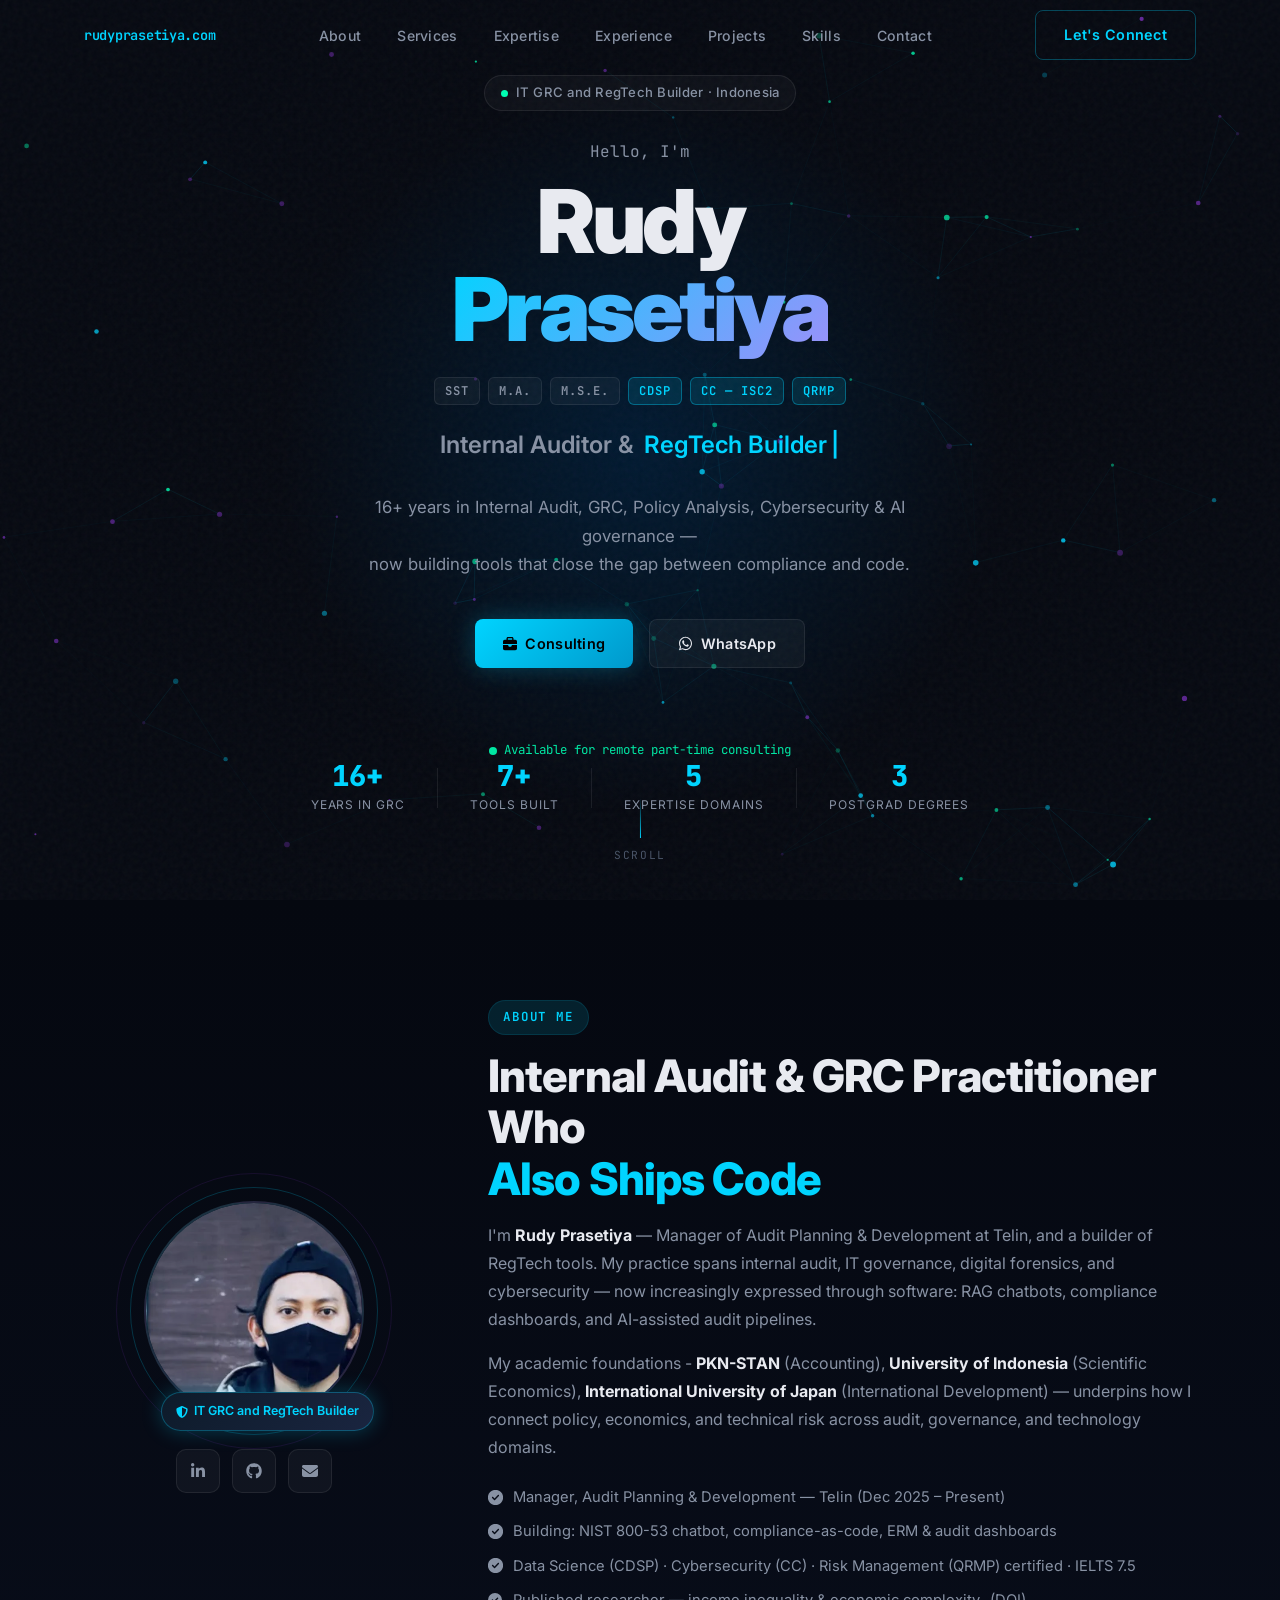
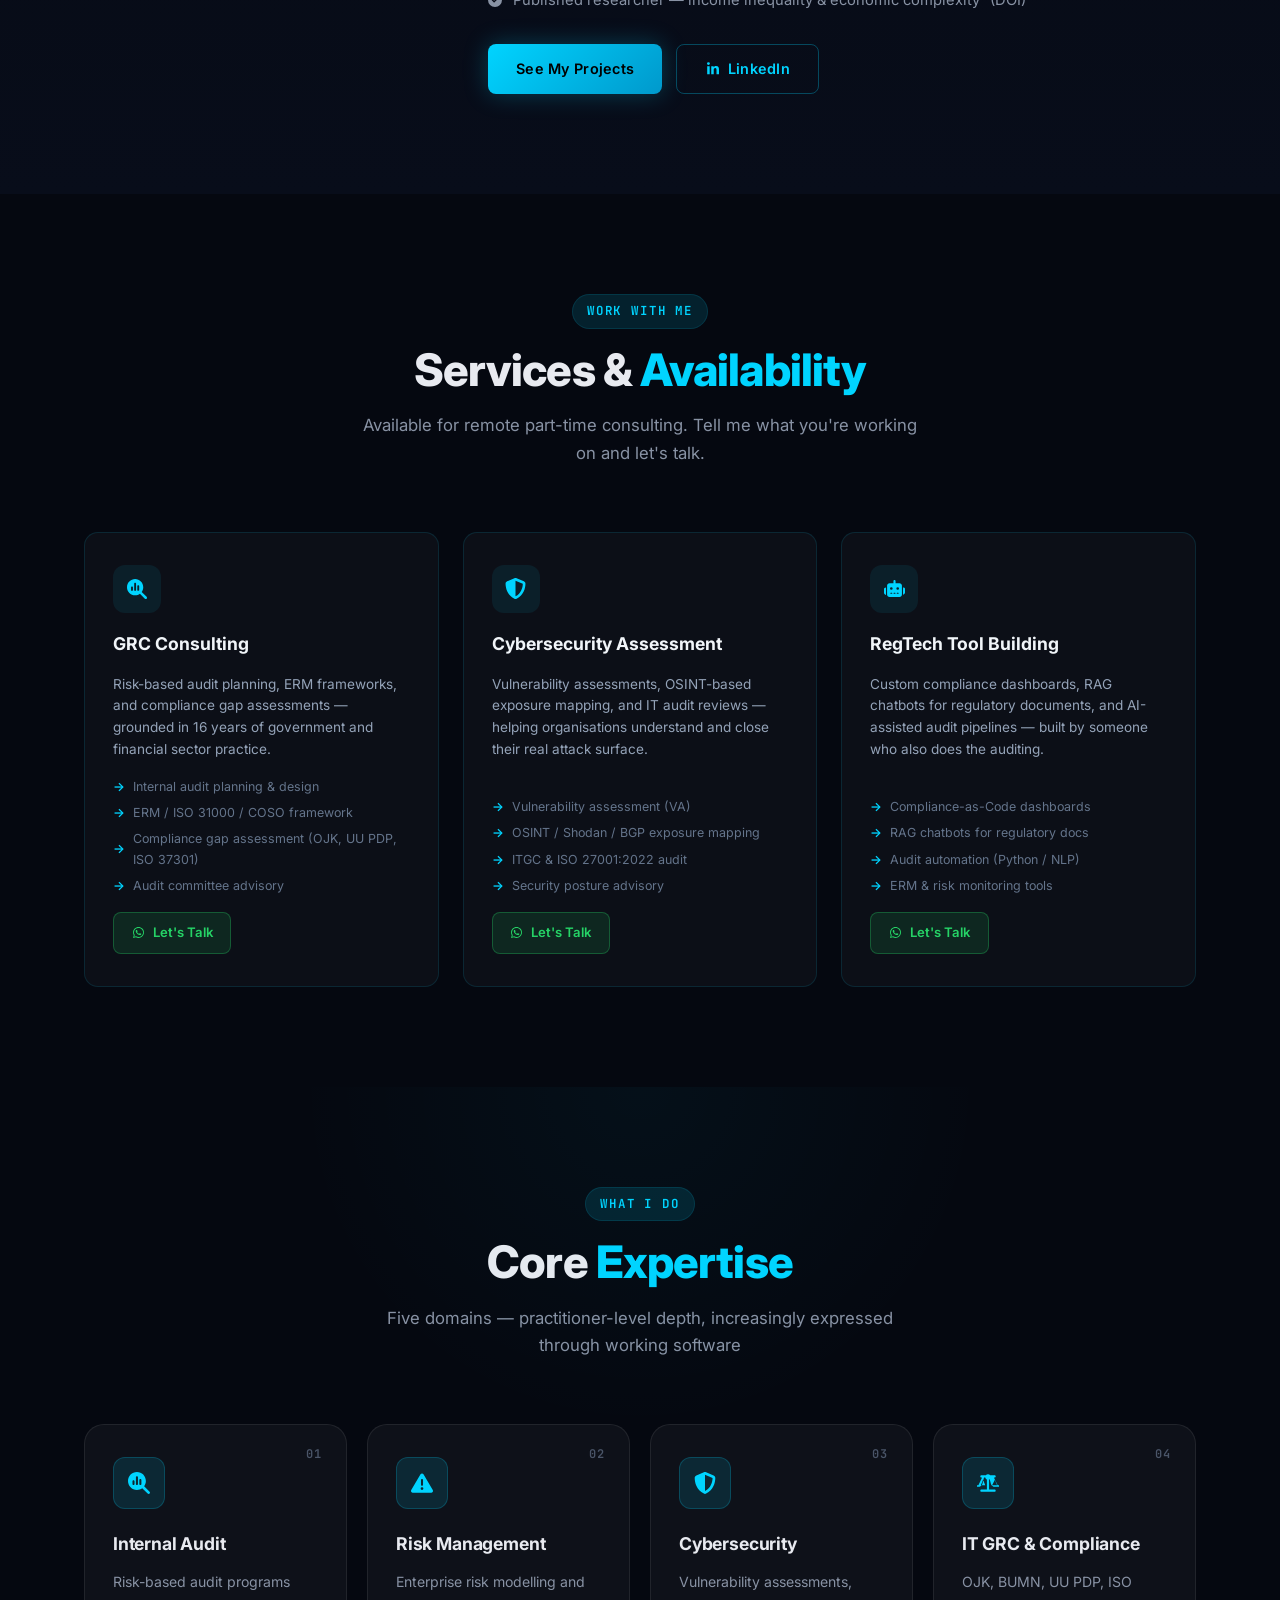
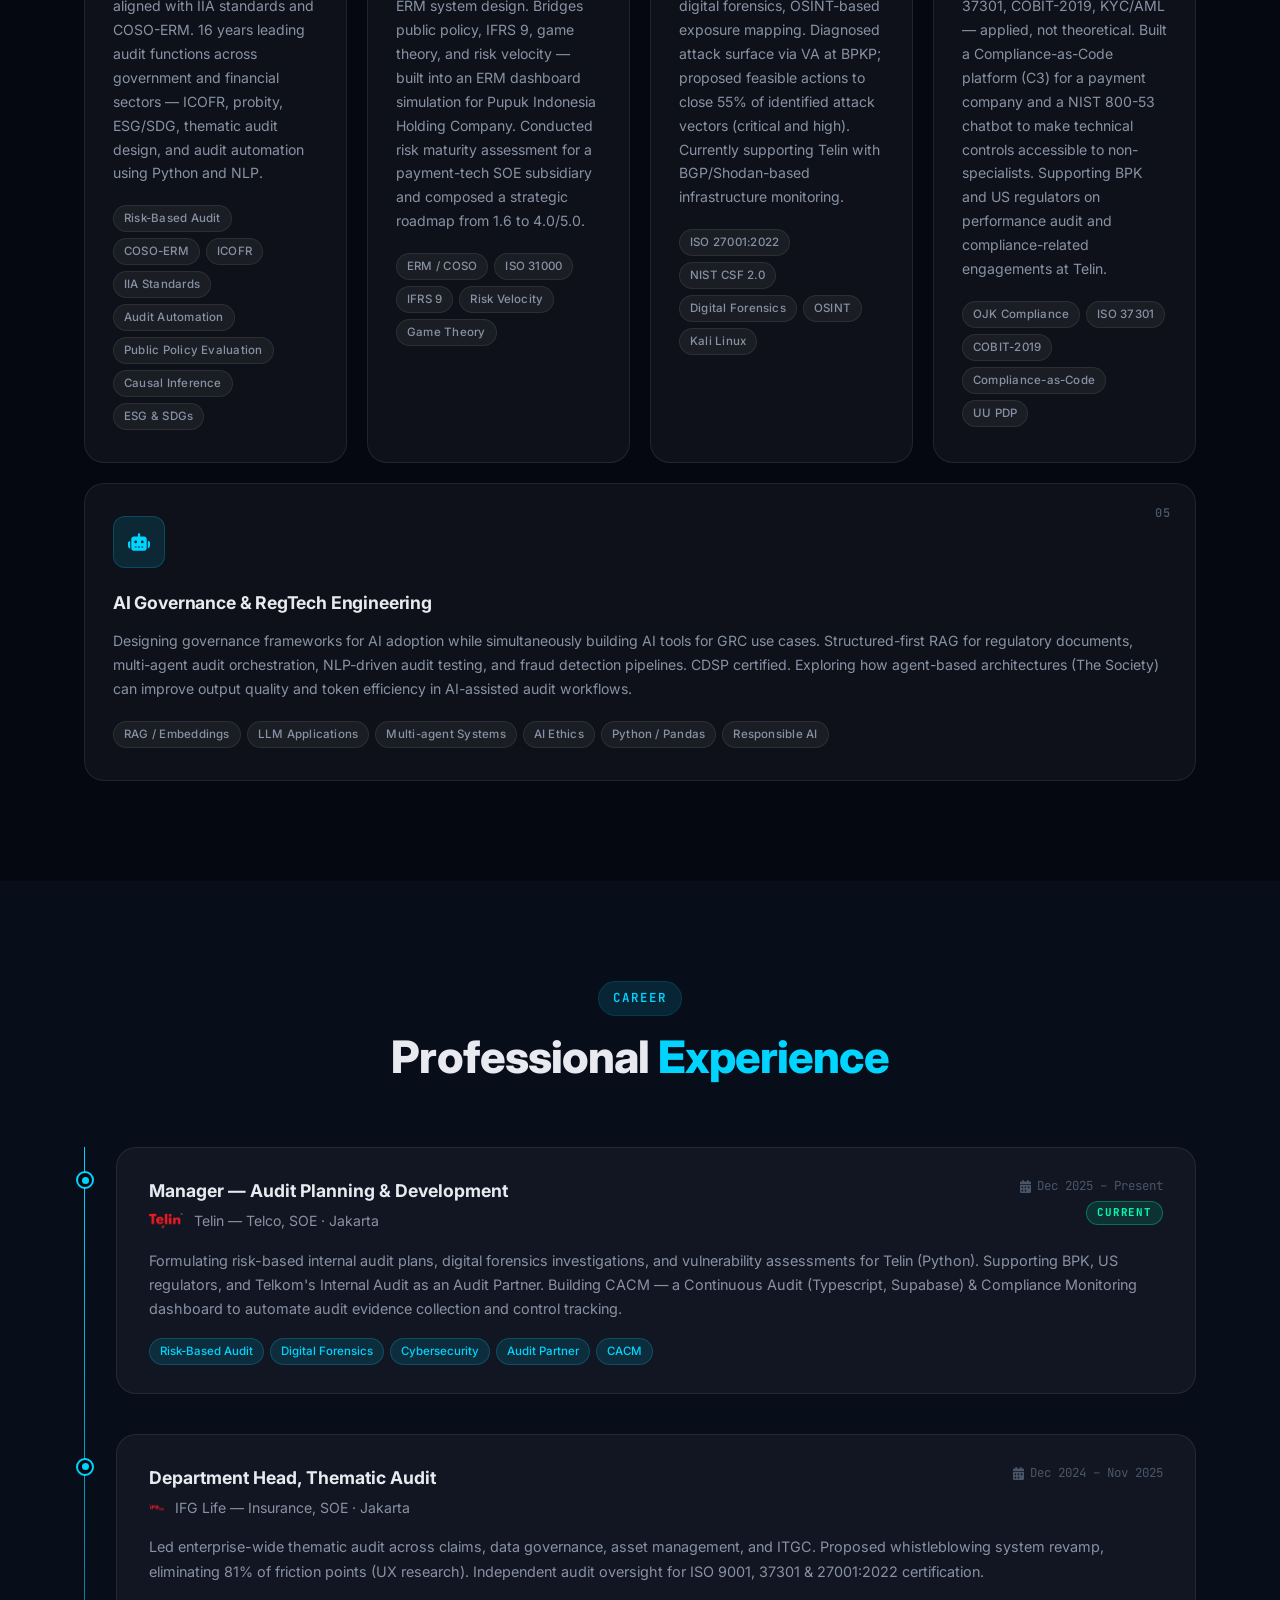
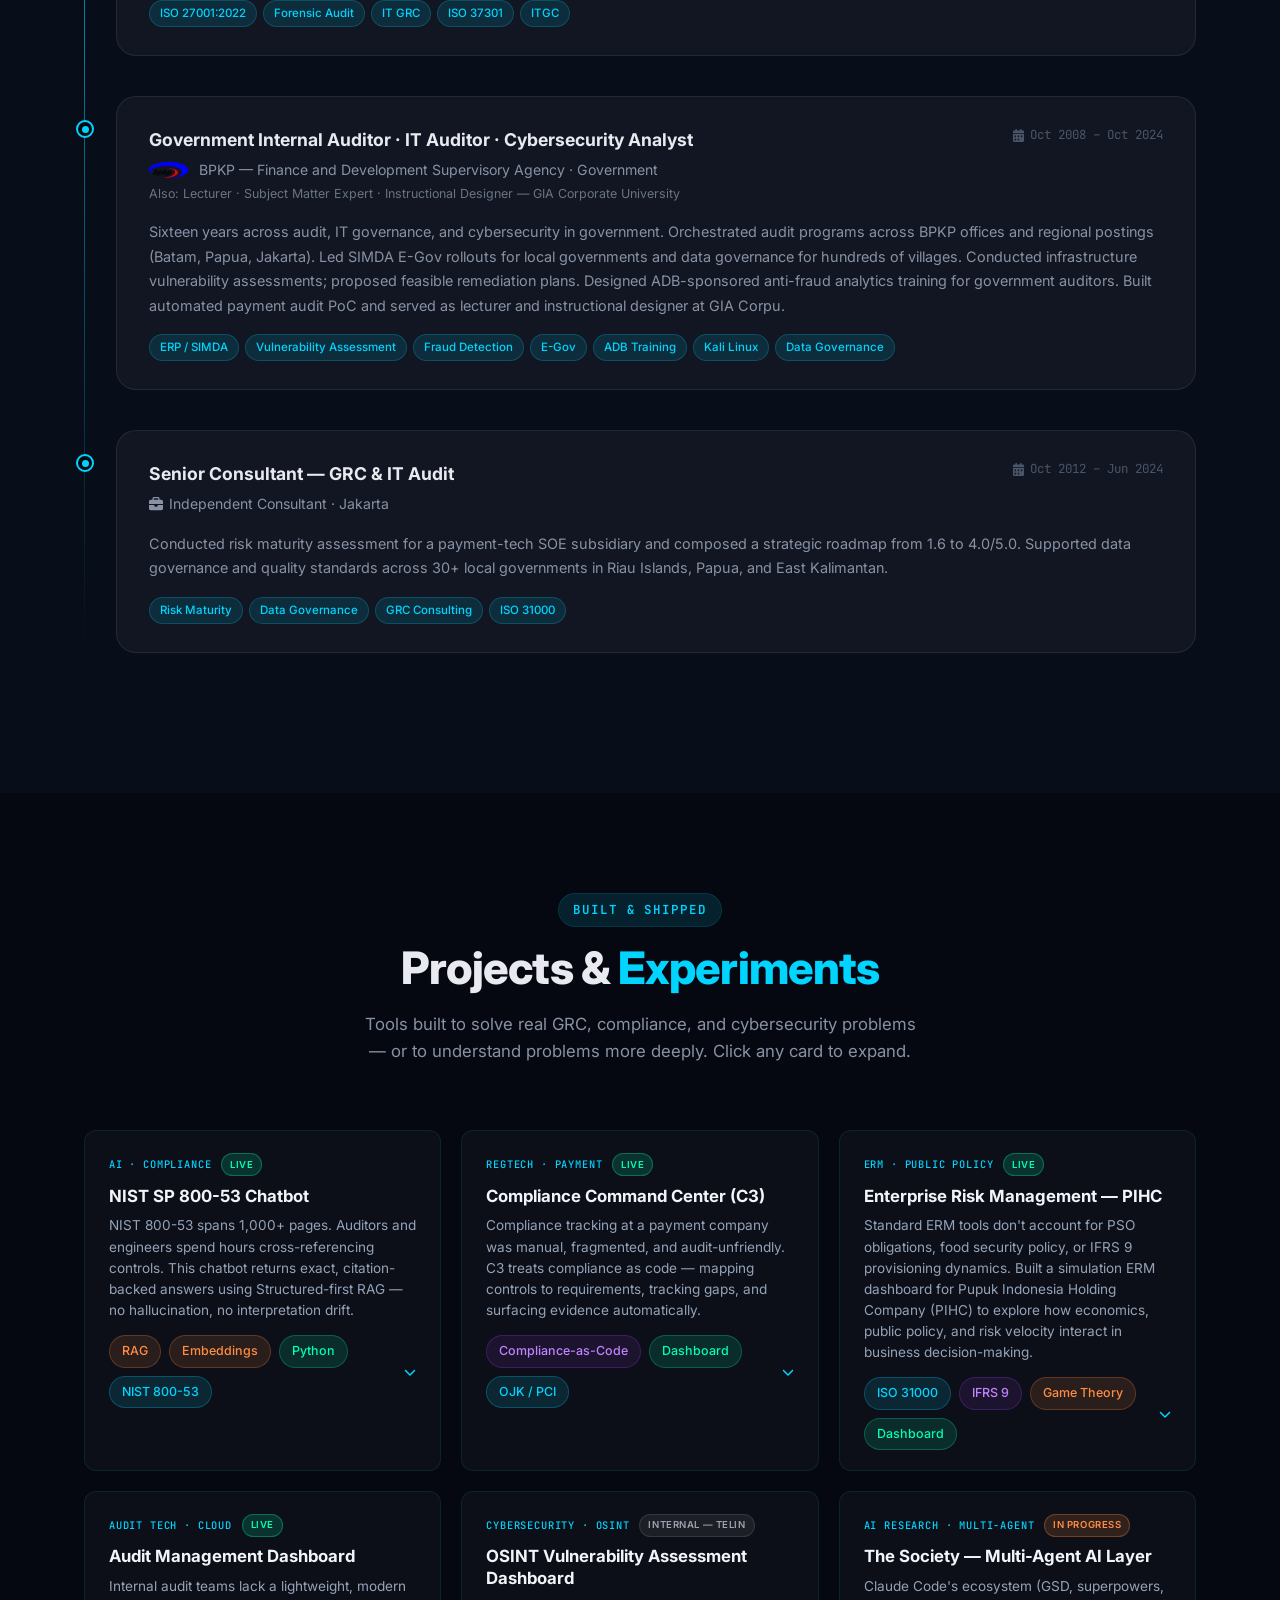
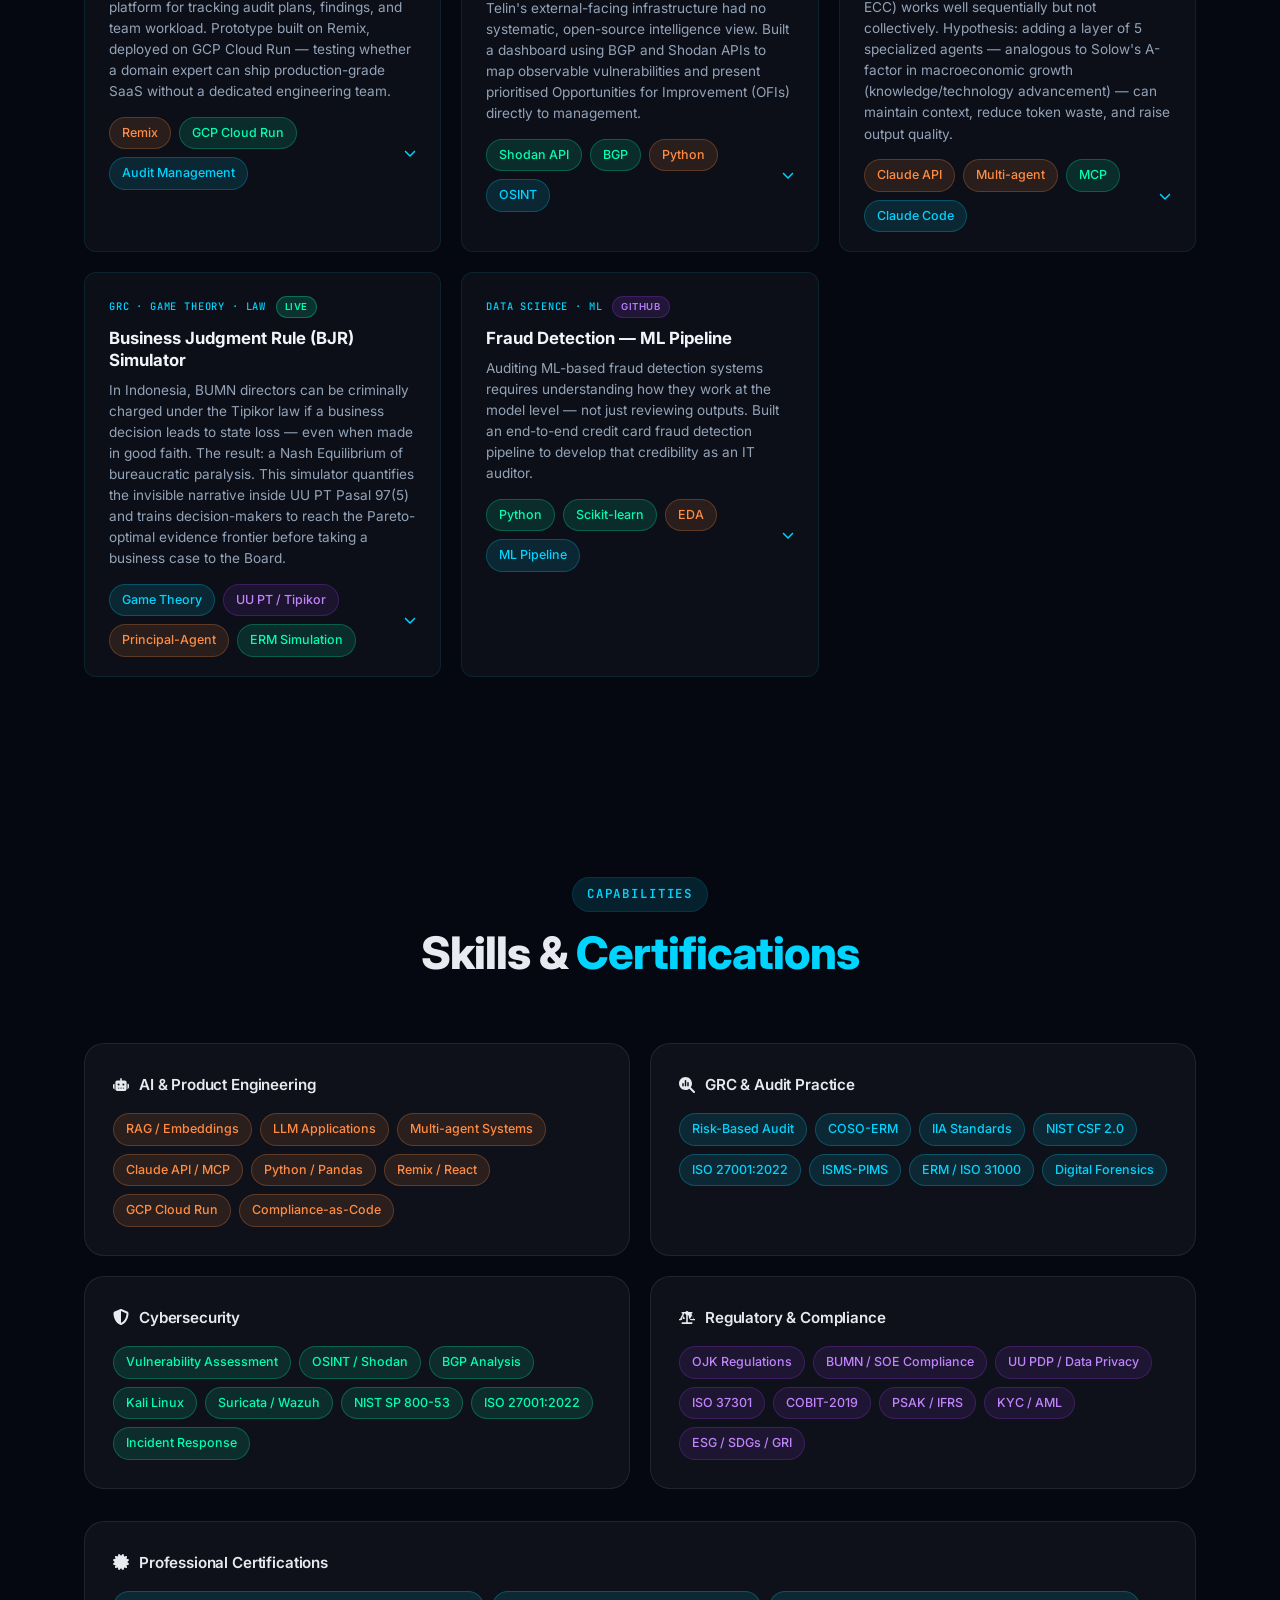
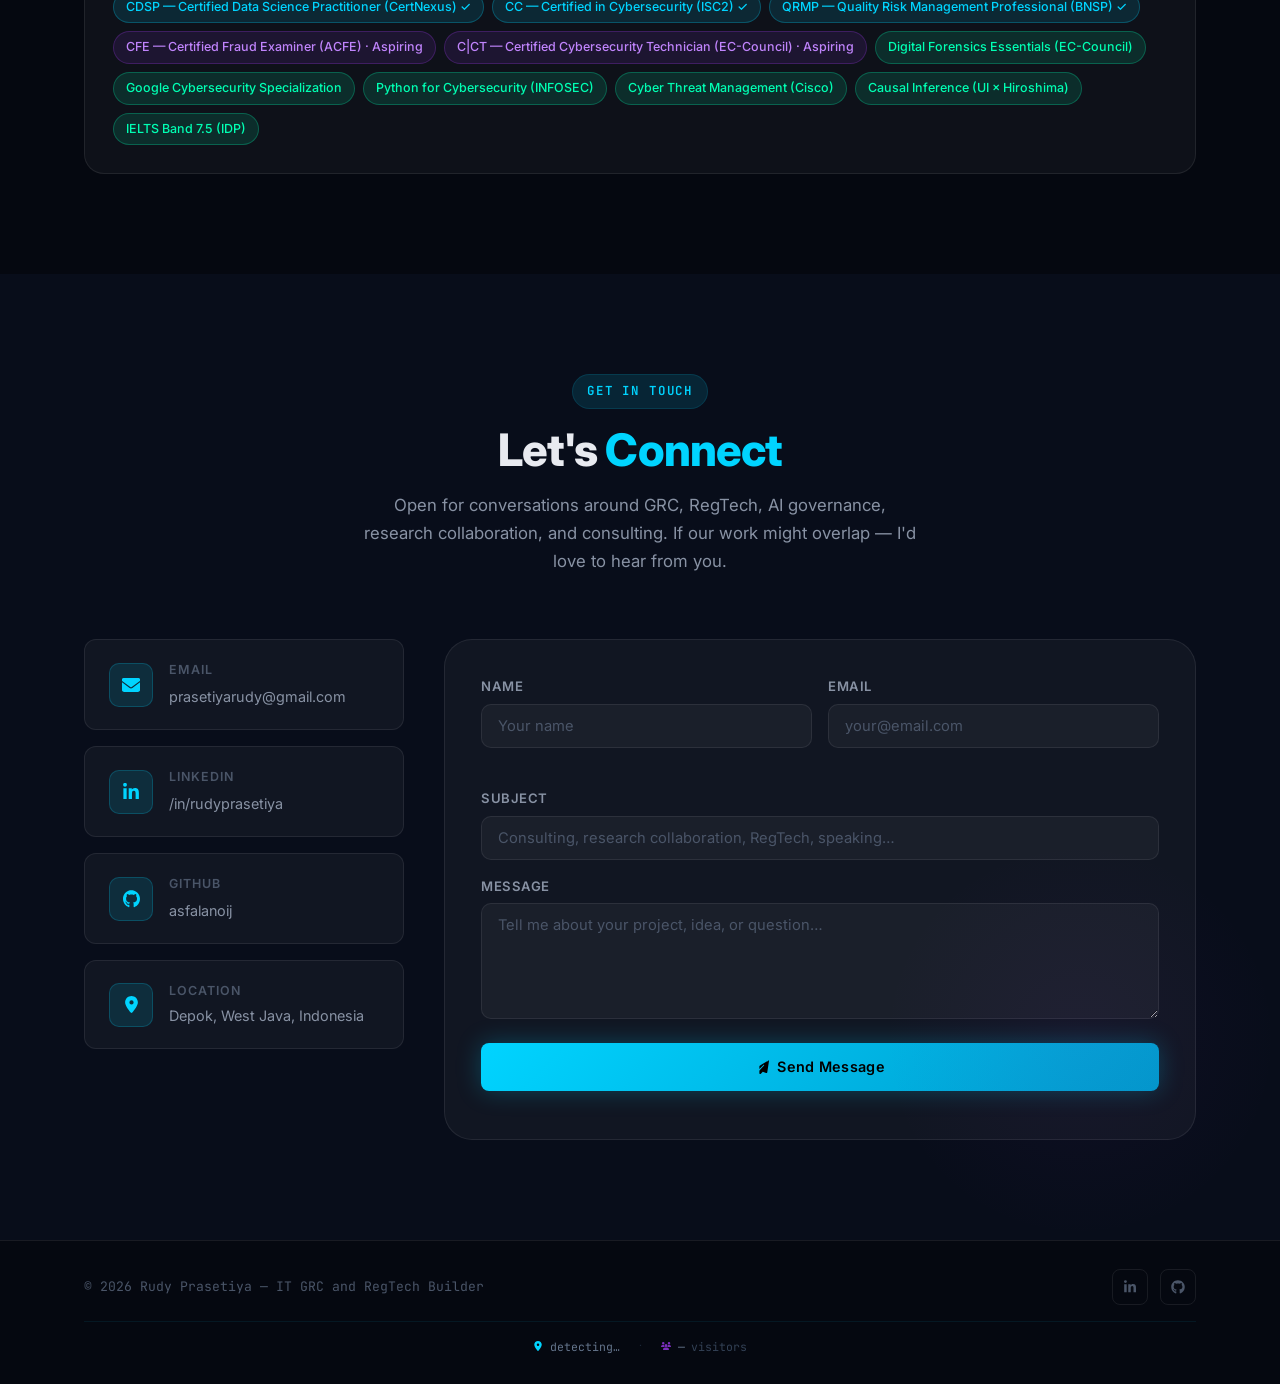
==== index.html @ ed03e8fa "perf: reduce first-load from 871KB to ~330KB (5 optimizations) 1. Replace Font Awesome CDN (265KB) w" ====
<!DOCTYPE html>
<html lang="en">

<head>
  <meta charset="UTF-8" />
  <meta name="viewport" content="width=device-width, initial-scale=1.0" />
  <title>Rudy Prasetiya, CDSP, CC, QRMP | IT GRC, Internal Auditor, and RegTech Builder</title>
  <meta name="description"
    content="Rudy Prasetiya — 16+ years in GRC, Policy Analysis, Cybersecurity &amp; AI governance. Building RegTech tools: RAG chatbots, compliance dashboards, ERM systems. Indonesia." />
  <meta name="keywords"
    content="GRC, RegTech, Internal Audit, Risk Management, Cybersecurity, AI Governance, RAG, Compliance, ISO 27001, NIST, BPKP, Telin, Indonesia, CDSP, CC, QRMP" />
  <meta property="og:title" content="Rudy Prasetiya | IT GRC and RegTech Builder" />
  <meta property="og:description"
    content="16+ years in GRC, Policy Analysis, Cybersecurity &amp; AI governance. Building tools that close the gap between compliance and code." />
  <meta property="og:url" content="https://rudyprasetiya.com" />
  <meta property="og:type" content="website" />
  <link rel="icon" type="image/png" href="assets/icons/rudy.png" />
  <link rel="apple-touch-icon" href="assets/icons/rudy.png" />
  <link rel="preconnect" href="https://fonts.googleapis.com" />
  <link rel="preconnect" href="https://fonts.gstatic.com" crossorigin />
  <link rel="preload" as="style" href="https://fonts.googleapis.com/css2?family=Inter:wght@400;600;700;800&family=JetBrains+Mono:wght@400;500&display=swap" />
  <link
    href="https://fonts.googleapis.com/css2?family=Inter:wght@400;600;700;800&family=JetBrains+Mono:wght@400;500&display=swap"
    rel="stylesheet" media="print" onload="this.media='all'" />
  <noscript><link href="https://fonts.googleapis.com/css2?family=Inter:wght@400;600;700;800&family=JetBrains+Mono:wght@400;500&display=swap" rel="stylesheet" /></noscript>
    <link rel="stylesheet" href="css/icons.css" />
    <link rel="stylesheet" href="css/style.css" />
</head>

<body>

  <!-- ── Navigation ─────────────────────────────── -->
  <nav class="nav" id="nav">
    <div class="nav__inner">
      <a href="#hero" class="nav__logo"
        style="font-family:'JetBrains Mono',monospace;font-size:0.85rem;letter-spacing:-0.02em;">
        rudyprasetiya.com
      </a>
      <ul class="nav__links">
        <li><a href="#about" class="nav__link">About</a></li>
        <li><a href="#services" class="nav__link">Services</a></li>
        <li><a href="#expertise" class="nav__link">Expertise</a></li>
        <li><a href="#experience" class="nav__link">Experience</a></li>
        <li><a href="#projects" class="nav__link">Projects</a></li>
        <li><a href="#skills" class="nav__link">Skills</a></li>
        <li><a href="#contact" class="nav__link">Contact</a></li>
      </ul>
      <a href="#contact" class="btn btn-outline nav__cta">Let's Connect</a>
      <button class="nav__burger" id="burger" aria-label="Menu">
        <span></span><span></span><span></span>
      </button>
    </div>
  </nav>

  <div class="drawer" id="drawer">
    <a href="#about" class="drawer__link">About</a>
    <a href="#services" class="drawer__link">Services</a>
    <a href="#expertise" class="drawer__link">Expertise</a>
    <a href="#experience" class="drawer__link">Experience</a>
    <a href="#projects" class="drawer__link">Projects</a>
    <a href="#skills" class="drawer__link">Skills</a>
    <a href="#contact" class="drawer__link">Contact</a>
  </div>

  <!-- ── Hero ───────────────────────────────────── -->
  <section class="hero" id="hero">
    <canvas id="hero-canvas"></canvas>
    <div class="hero__noise"></div>
    <div class="hero__content">
      <div class="hero__pill">
        <span class="hero__pill-dot"></span>
        IT GRC and RegTech Builder &middot; Indonesia
      </div>
      <p class="hero__eyebrow">Hello, I'm</p>
      <h1 class="hero__name">
        Rudy<br />
        <span class="hero__name-glow">Prasetiya</span>
      </h1>
      <div class="hero__creds">
        <span>SST</span><span>M.A.</span><span>M.S.E.</span>
        <span class="cred-highlight">CDSP</span>
        <span class="cred-highlight">CC &mdash; ISC2</span>
        <span class="cred-highlight">QRMP</span>
      </div>
      <div class="hero__role">
        <span class="hero__role-static">Internal Auditor &amp;&nbsp;</span>
        <span class="hero__role-type" id="type-el"></span>
        <span class="hero__cursor" aria-hidden="true">|</span>
      </div>
      <p class="hero__tagline">
        16+ years in Internal Audit, GRC, Policy Analysis, Cybersecurity &amp; AI governance —<br class="hide-mobile" />
        now building tools that close the gap between compliance and code.
      </p>
      <div class="hero__actions">
        <a href="#services" class="btn btn-primary"><span class="fa-icon fa-icon-briefcase"></span> Consulting</a>
        <a href="https://wa.me/628114828024?text=Hi%20Rudy%2C%20I%20found%20your%20portfolio%20and%20would%20like%20to%20discuss%20a%20project."
          target="_blank" rel="noopener" class="btn btn-ghost">
          <span class="fa-icon fa-icon-whatsapp"></span> WhatsApp
        </a>
      </div>
      <div class="hero__available">
        <span class="hero__available-dot"></span>
        Available for remote part-time consulting
      </div>
      <div class="hero__stats">
        <div class="hero__stat">
          <span class="hero__stat-val">16+</span>
          <span class="hero__stat-lbl">Years in GRC</span>
        </div>
        <div class="hero__stat-sep"></div>
        <div class="hero__stat">
          <span class="hero__stat-val">7+</span>
          <span class="hero__stat-lbl">Tools Built</span>
        </div>
        <div class="hero__stat-sep"></div>
        <div class="hero__stat">
          <span class="hero__stat-val">5</span>
          <span class="hero__stat-lbl">Expertise Domains</span>
        </div>
        <div class="hero__stat-sep"></div>
        <div class="hero__stat">
          <span class="hero__stat-val">3</span>
          <span class="hero__stat-lbl">Postgrad Degrees</span>
        </div>
      </div>
    </div>
    <div class="hero__scroll">
      <div class="hero__scroll-line"></div>
      <span class="hero__scroll-text">Scroll</span>
    </div>
  </section>

  <!-- ── About ──────────────────────────────────── -->
  <section class="section about" id="about">
    <div class="container">
      <div class="about__grid">
        <div class="about__visual">
          <div class="about__avatar-wrap">
            <div class="about__avatar" style="padding:0;overflow:hidden;"><img src="assets/icons/pic_owe2.webp" onerror="this.src='assets/icons/pic_owe2.jpg'"
                alt="Rudy Prasetiya"
                style="width:100%;height:100%;object-fit:cover;object-position:center top;border-radius:50%;" / loading="lazy"></div>
            <div class="about__avatar-ring"></div>
            <div class="about__avatar-ring about__avatar-ring--2"></div>
            <div class="about__badge"><span class="fa-icon fa-icon-shield-halved"></span> IT GRC and RegTech Builder</div>
          </div>
          <div class="about__socials">
            <a href="https://www.linkedin.com/in/rudyprasetiya" target="_blank" rel="noopener" class="social-btn"
              title="LinkedIn"><span class="fa-icon fa-icon-linkedin-in"></span></a>
            <a href="https://github.com/asfalanoij" target="_blank" rel="noopener" class="social-btn" title="GitHub"><span class="fa-icon fa-icon-github"></span></a>
            <a href="mailto:prasetiyarudy@gmail.com" class="social-btn" title="Email"><span class="fa-icon fa-icon-envelope"></span></a>
          </div>
        </div>
        <div class="about__content">
          <div class="section-label">About Me</div>
          <h2 class="section-title">
            Internal Audit &amp; GRC Practitioner Who<br />
            <span class="text-accent">Also Ships Code</span>
          </h2>
          <p class="about__text">
            I'm <strong>Rudy Prasetiya</strong> — Manager of Audit Planning &amp; Development at Telin, and a builder of
            RegTech tools. My practice spans internal audit, IT governance, digital forensics, and cybersecurity — now
            increasingly expressed through software: RAG chatbots, compliance dashboards, and AI-assisted audit
            pipelines.
          </p>
          <p class="about__text">
            My academic foundations - <strong>PKN-STAN</strong> (Accounting), <strong>University of Indonesia</strong>
            (Scientific Economics), <strong>International University of Japan</strong> (International Development) —
            underpins how I connect policy, economics, and technical risk across audit, governance, and technology
            domains.
          </p>
          <ul class="about__checks">
            <li><span class="fa-icon fa-icon-circle-check"></span> Manager, Audit Planning &amp; Development — Telin (Dec 2025 –
              Present)</li>
            <li><span class="fa-icon fa-icon-circle-check"></span> Building: NIST 800-53 chatbot, compliance-as-code, ERM &amp; audit
              dashboards</li>
            <li><span class="fa-icon fa-icon-circle-check"></span> Data Science (CDSP) &middot; Cybersecurity (CC) &middot; Risk
              Management (QRMP) certified &middot; IELTS 7.5
            </li>
            <li><span class="fa-icon fa-icon-circle-check"></span> Published researcher — income inequality &amp; economic complexity
              <a href="https://doi.org/10.36574/jpp.v5i3.213" target="_blank" rel="noopener">(DOI)</a>
            </li>
          </ul>
          <div class="about__cta">
            <a href="#projects" class="btn btn-primary">See My Projects</a>
            <a href="https://www.linkedin.com/in/rudyprasetiya" target="_blank" rel="noopener" class="btn btn-outline">
              <span class="fa-icon fa-icon-linkedin-in"></span> LinkedIn
            </a>
          </div>
        </div>
      </div>
    </div>
  </section>

  <!-- ── Services ─────────────────────────────────── -->
  <section class="section" id="services">
    <div class="container">
      <div class="section-header">
        <div class="section-label">Work With Me</div>
        <h2 class="section-title">Services &amp; <span class="text-accent">Availability</span></h2>
        <p class="section-sub">Available for remote part-time consulting. Tell me what you're working on and let's talk.
        </p>
      </div>
      <div class="services-grid">

        <div class="svc-card reveal">
          <div class="svc-card__icon"><span class="fa-icon fa-icon-magnifying-glass-chart"></span></div>
          <h3 class="svc-card__title">GRC Consulting</h3>
          <p class="svc-card__desc">Risk-based audit planning, ERM frameworks, and compliance gap assessments — grounded
            in 16 years of government and financial sector practice.</p>
          <ul class="svc-card__scope">
            <li>Internal audit planning &amp; design</li>
            <li>ERM / ISO 31000 / COSO framework</li>
            <li>Compliance gap assessment (OJK, UU PDP, ISO 37301)</li>
            <li>Audit committee advisory</li>
          </ul>
          <a href="https://wa.me/628114828024?text=Hi%20Rudy%2C%20I%27m%20interested%20in%20GRC%20consulting%20services."
            target="_blank" rel="noopener" class="svc-card__cta">
            <span class="fa-icon fa-icon-whatsapp"></span> Let's Talk
          </a>
        </div>

        <div class="svc-card reveal">
          <div class="svc-card__icon"><span class="fa-icon fa-icon-shield-halved"></span></div>
          <h3 class="svc-card__title">Cybersecurity Assessment</h3>
          <p class="svc-card__desc">Vulnerability assessments, OSINT-based exposure mapping, and IT audit reviews —
            helping organisations understand and close their real attack surface.</p>
          <ul class="svc-card__scope">
            <li>Vulnerability assessment (VA)</li>
            <li>OSINT / Shodan / BGP exposure mapping</li>
            <li>ITGC &amp; ISO 27001:2022 audit</li>
            <li>Security posture advisory</li>
          </ul>
          <a href="https://wa.me/628114828024?text=Hi%20Rudy%2C%20I%27m%20interested%20in%20a%20cybersecurity%20assessment."
            target="_blank" rel="noopener" class="svc-card__cta">
            <span class="fa-icon fa-icon-whatsapp"></span> Let's Talk
          </a>
        </div>

        <div class="svc-card reveal">
          <div class="svc-card__icon"><span class="fa-icon fa-icon-robot"></span></div>
          <h3 class="svc-card__title">RegTech Tool Building</h3>
          <p class="svc-card__desc">Custom compliance dashboards, RAG chatbots for regulatory documents, and AI-assisted
            audit pipelines — built by someone who also does the auditing.</p>
          <ul class="svc-card__scope">
            <li>Compliance-as-Code dashboards</li>
            <li>RAG chatbots for regulatory docs</li>
            <li>Audit automation (Python / NLP)</li>
            <li>ERM &amp; risk monitoring tools</li>
          </ul>
          <a href="https://wa.me/628114828024?text=Hi%20Rudy%2C%20I%27m%20interested%20in%20RegTech%20tool%20development."
            target="_blank" rel="noopener" class="svc-card__cta">
            <span class="fa-icon fa-icon-whatsapp"></span> Let's Talk
          </a>
        </div>

      </div>
    </div>
  </section>

  <!-- ── Expertise ──────────────────────────────── -->
  <section class="section expertise" id="expertise">
    <div class="container">
      <div class="section-header">
        <div class="section-label">What I Do</div>
        <h2 class="section-title">Core <span class="text-accent">Expertise</span></h2>
        <p class="section-sub">Five domains — practitioner-level depth, increasingly expressed through working software
        </p>
      </div>
      <div class="expertise-grid">

        <div class="exp-card reveal">
          <div class="exp-card__glow"></div>
          <div class="exp-card__num">01</div>
          <div class="exp-card__icon"><span class="fa-icon fa-icon-magnifying-glass-chart"></span></div>
          <h3 class="exp-card__title">Internal Audit</h3>
          <p class="exp-card__desc">Risk-based audit programs aligned with IIA standards and COSO-ERM. 16 years leading
            audit functions across government and financial sectors — ICOFR, probity, ESG/SDG, thematic audit design,
            and audit automation using Python and NLP.</p>
          <ul class="exp-card__tags">
            <li>Risk-Based Audit</li>
            <li>COSO-ERM</li>
            <li>ICOFR</li>
            <li>IIA Standards</li>
            <li>Audit Automation</li>
            <li>Public Policy Evaluation</li>
            <li>Causal Inference</li>
            <li>ESG &amp; SDGs</li>
          </ul>
        </div>

        <div class="exp-card reveal">
          <div class="exp-card__glow"></div>
          <div class="exp-card__num">02</div>
          <div class="exp-card__icon"><span class="fa-icon fa-icon-triangle-exclamation"></span></div>
          <h3 class="exp-card__title">Risk Management</h3>
          <p class="exp-card__desc">Enterprise risk modelling and ERM system design. Bridges public policy, IFRS 9, game
            theory, and risk velocity — built into an ERM dashboard simulation for Pupuk Indonesia Holding Company.
            Conducted risk maturity assessment for a payment-tech SOE subsidiary and composed a strategic roadmap from
            1.6 to 4.0/5.0.</p>
          <ul class="exp-card__tags">
            <li>ERM / COSO</li>
            <li>ISO 31000</li>
            <li>IFRS 9</li>
            <li>Risk Velocity</li>
            <li>Game Theory</li>
          </ul>
        </div>

        <div class="exp-card reveal">
          <div class="exp-card__glow"></div>
          <div class="exp-card__num">03</div>
          <div class="exp-card__icon"><span class="fa-icon fa-icon-shield-halved"></span></div>
          <h3 class="exp-card__title">Cybersecurity</h3>
          <p class="exp-card__desc">Vulnerability assessments, digital forensics, OSINT-based exposure mapping.
            Diagnosed attack surface via VA at BPKP; proposed feasible actions to close 55% of identified attack vectors
            (critical and high). Currently supporting Telin with BGP/Shodan-based infrastructure monitoring.</p>
          <ul class="exp-card__tags">
            <li>ISO 27001:2022</li>
            <li>NIST CSF 2.0</li>
            <li>Digital Forensics</li>
            <li>OSINT</li>
            <li>Kali Linux</li>
          </ul>
        </div>

        <div class="exp-card reveal">
          <div class="exp-card__glow"></div>
          <div class="exp-card__num">04</div>
          <div class="exp-card__icon"><span class="fa-icon fa-icon-scale-balanced"></span></div>
          <h3 class="exp-card__title">IT GRC &amp; Compliance</h3>
          <p class="exp-card__desc">OJK, BUMN, UU PDP, ISO 37301, COBIT-2019, KYC/AML — applied, not theoretical. Built
            a Compliance-as-Code platform (C3) for a payment company and a NIST 800-53 chatbot to make technical
            controls accessible to non-specialists. Supporting BPK and US regulators on performance audit and
            compliance-related engagements at Telin.</p>
          <ul class="exp-card__tags">
            <li>OJK Compliance</li>
            <li>ISO 37301</li>
            <li>COBIT-2019</li>
            <li>Compliance-as-Code</li>
            <li>UU PDP</li>
          </ul>
        </div>

        <div class="exp-card exp-card--wide reveal">
          <div class="exp-card__glow"></div>
          <div class="exp-card__num">05</div>
          <div class="exp-card__icon"><span class="fa-icon fa-icon-robot"></span></div>
          <h3 class="exp-card__title">AI Governance &amp; RegTech Engineering</h3>
          <p class="exp-card__desc">Designing governance frameworks for AI adoption while simultaneously building AI
            tools for GRC use cases. Structured-first RAG for regulatory documents, multi-agent audit orchestration,
            NLP-driven audit testing, and fraud detection pipelines. CDSP certified. Exploring how agent-based
            architectures (The Society) can improve output quality and token efficiency in AI-assisted audit workflows.
          </p>
          <ul class="exp-card__tags">
            <li>RAG / Embeddings</li>
            <li>LLM Applications</li>
            <li>Multi-agent Systems</li>
            <li>AI Ethics</li>
            <li>Python / Pandas</li>
            <li>Responsible AI</li>
          </ul>
        </div>

      </div>
    </div>
  </section>

  <!-- ── Experience ─────────────────────────────── -->
  <section class="section experience" id="experience">
    <div class="container">
      <div class="section-header">
        <div class="section-label">Career</div>
        <h2 class="section-title">Professional <span class="text-accent">Experience</span></h2>
      </div>
      <div class="timeline">

        <div class="tl-item reveal">
          <div class="tl-item__dot"><span></span></div>
          <div class="tl-item__card">
            <div class="tl-item__header">
              <div class="tl-item__left">
                <h3 class="tl-item__role">Manager — Audit Planning &amp; Development</h3>
                <p class="tl-item__company">
                  <img src="assets/logos/telin.webp" onerror="this.src='assets/logos/telin.png'" alt="Telin"
                    style="height:1.1em;vertical-align:middle;margin-right:5px;border-radius:2px;"
                    onerror="this.style.display='none'" / loading="lazy">
                  Telin &mdash; Telco, SOE &middot; Jakarta
                </p>
              </div>
              <div class="tl-item__meta">
                <span><span class="fa-icon fa-icon-calendar-days"></span> Dec 2025 &ndash; Present</span>
                <span class="tl-item__current">Current</span>
              </div>
            </div>
            <p class="tl-item__desc">Formulating risk-based internal audit plans, digital forensics investigations, and
              vulnerability assessments for Telin (Python). Supporting BPK, US regulators, and Telkom's
              Internal Audit as an Audit Partner. Building CACM — a Continuous Audit (Typescript, Supabase) &amp;
              Compliance Monitoring
              dashboard to automate audit evidence collection and control tracking.</p>
            <div class="tl-item__tags">
              <span>Risk-Based Audit</span><span>Digital Forensics</span><span>Cybersecurity</span><span>Audit
                Partner</span><span>CACM</span>
            </div>
          </div>
        </div>

        <div class="tl-item reveal">
          <div class="tl-item__dot"><span></span></div>
          <div class="tl-item__card">
            <div class="tl-item__header">
              <div class="tl-item__left">
                <h3 class="tl-item__role">Department Head, Thematic Audit</h3>
                <p class="tl-item__company">
                  <img src="assets/logos/ifglife.webp" onerror="this.src='assets/logos/ifglife.png'" alt="IFG Life"
                    style="height:1.1em;vertical-align:middle;margin-right:5px;border-radius:2px;"
                    onerror="this.style.display='none'" / loading="lazy">
                  IFG Life &mdash; Insurance, SOE &middot; Jakarta
                </p>
              </div>
              <div class="tl-item__meta">
                <span><span class="fa-icon fa-icon-calendar-days"></span> Dec 2024 &ndash; Nov 2025</span>
              </div>
            </div>
            <p class="tl-item__desc">Led enterprise-wide thematic audit across claims, data governance,
              asset management, and ITGC. Proposed whistleblowing system revamp, eliminating 81% of friction points (UX
              research).
              Independent audit oversight for ISO 9001, 37301 &amp; 27001:2022 certification.</p>
            <div class="tl-item__tags">
              <span>ISO 27001:2022</span><span>Forensic Audit</span><span>IT GRC</span><span>ISO
                37301</span><span>ITGC</span>
            </div>
          </div>
        </div>

        <div class="tl-item reveal">
          <div class="tl-item__dot"><span></span></div>
          <div class="tl-item__card">
            <div class="tl-item__header">
              <div class="tl-item__left">
                <h3 class="tl-item__role">Government Internal Auditor &middot; IT Auditor &middot; Cybersecurity Analyst
                </h3>
                <p class="tl-item__company">
                  <img src="assets/logos/bpkp.webp" onerror="this.src='assets/logos/bpkp.png'" alt="BPKP"
                    style="height:1.1em;vertical-align:middle;margin-right:5px;border-radius:2px;"
                    onerror="this.style.display='none'" / loading="lazy">
                  BPKP &mdash; Finance and Development Supervisory Agency &middot; Government
                </p>
                <p class="tl-item__company" style="margin-top:0.15rem;font-size:0.78rem;opacity:0.75;">Also: Lecturer
                  &middot; Subject Matter Expert &middot; Instructional Designer &mdash; GIA Corporate University</p>
              </div>
              <div class="tl-item__meta">
                <span><span class="fa-icon fa-icon-calendar-days"></span> Oct 2008 &ndash; Oct 2024</span>
              </div>
            </div>
            <p class="tl-item__desc">Sixteen years across audit, IT governance, and cybersecurity in government.
              Orchestrated audit programs across BPKP offices and regional postings (Batam, Papua, Jakarta). Led SIMDA
              E-Gov rollouts for local governments and data governance for hundreds of villages. Conducted
              infrastructure vulnerability assessments; proposed feasible remediation plans. Designed ADB-sponsored
              anti-fraud analytics training for government auditors. Built automated payment audit PoC and served as
              lecturer and instructional designer at GIA Corpu.</p>
            <div class="tl-item__tags">
              <span>ERP / SIMDA</span><span>Vulnerability Assessment</span><span>Fraud
                Detection</span><span>E-Gov</span><span>ADB Training</span><span>Kali Linux</span><span>Data
                Governance</span>
            </div>
          </div>
        </div>

        <div class="tl-item reveal">
          <div class="tl-item__dot"><span></span></div>
          <div class="tl-item__card">
            <div class="tl-item__header">
              <div class="tl-item__left">
                <h3 class="tl-item__role">Senior Consultant &mdash; GRC &amp; IT Audit</h3>
                <p class="tl-item__company"><span class="fa-icon fa-icon-briefcase"></span> Independent Consultant &middot; Jakarta</p>
              </div>
              <div class="tl-item__meta">
                <span><span class="fa-icon fa-icon-calendar-days"></span> Oct 2012 &ndash; Jun 2024</span>
              </div>
            </div>
            <p class="tl-item__desc">Conducted risk maturity assessment for a payment-tech SOE subsidiary and composed a
              strategic roadmap from 1.6 to 4.0/5.0. Supported data governance and quality standards across 30+ local
              governments in Riau Islands, Papua, and East Kalimantan.</p>
            <div class="tl-item__tags">
              <span>Risk Maturity</span><span>Data Governance</span><span>GRC Consulting</span><span>ISO 31000</span>
            </div>
          </div>
        </div>

      </div>
    </div>
  </section>

  <!-- ── Projects ───────────────────────────────── -->
  <section class="section" id="projects">
    <div class="container">
      <div class="section-header">
        <div class="section-label">Built &amp; Shipped</div>
        <h2 class="section-title">Projects &amp; <span class="text-accent">Experiments</span></h2>
        <p class="section-sub">Tools built to solve real GRC, compliance, and cybersecurity problems — or to understand
          problems more deeply. Click any card to expand.</p>
      </div>
      <div class="proj-grid">

        <!-- 1. NIST 800-53 Chatbot -->
        <div class="proj-card reveal" data-expanded="false">
          <div class="proj-card__header">
            <div class="proj-card__meta">
              <span class="proj-card__domain">AI &middot; Compliance</span>
              <span class="proj-badge proj-badge--live">Live</span>
            </div>
            <h3 class="proj-card__title">NIST SP 800-53 Chatbot</h3>
            <p class="proj-card__why">NIST 800-53 spans 1,000+ pages. Auditors and engineers spend hours
              cross-referencing controls. This chatbot returns exact, citation-backed answers using Structured-first RAG
              — no hallucination, no interpretation drift.</p>
            <div class="proj-card__toggle-row">
              <div class="skill-tags" style="margin:0;">
                <span class="stag stag-orange">RAG</span>
                <span class="stag stag-orange">Embeddings</span>
                <span class="stag stag-teal">Python</span>
                <span class="stag stag-blue">NIST 800-53</span>
              </div>
              <span class="fa-icon fa-icon-chevron-down proj-toggle-icon"></span>
            </div>
          </div>
          <div class="proj-card__body">
            <p class="proj-card__detail">Built on a Structured-first RAG architecture: controls are chunked by family,
              indexed with embeddings, and retrieved with semantic + structural matching before synthesis. The result is
              precise, control-family-aware answers that don't confabulate. Designed to close the technicalites gap —
              helping practitioners query technical security requirements in plain language.</p>
            <div class="proj-card__links">
              <a href="https://80053.rudyprasetiya.com" target="_blank" rel="noopener" class="btn btn-outline btn-sm"><span class="fa-icon fa-icon-external-link-alt"></span> Live Demo</a>
            </div>
          </div>
        </div>

        <!-- 2. Compliance Command Center -->
        <div class="proj-card reveal" data-expanded="false">
          <div class="proj-card__header">
            <div class="proj-card__meta">
              <span class="proj-card__domain">RegTech &middot; Payment</span>
              <span class="proj-badge proj-badge--live">Live</span>
            </div>
            <h3 class="proj-card__title">Compliance Command Center (C3)</h3>
            <p class="proj-card__why">Compliance tracking at a payment company was manual, fragmented, and
              audit-unfriendly. C3 treats compliance as code — mapping controls to requirements, tracking gaps, and
              surfacing evidence automatically.</p>
            <div class="proj-card__toggle-row">
              <div class="skill-tags" style="margin:0;">
                <span class="stag stag-purple">Compliance-as-Code</span>
                <span class="stag stag-teal">Dashboard</span>
                <span class="stag stag-blue">OJK / PCI</span>
              </div>
              <span class="fa-icon fa-icon-chevron-down proj-toggle-icon"></span>
            </div>
          </div>
          <div class="proj-card__body">
            <p class="proj-card__detail">Designed for a payment-industry client (Company X). Controls are defined
              declaratively, linked to regulatory obligations, and tracked through a unified dashboard. Audit evidence
              is mapped automatically, reducing manual prep time before assessments. Compliance-as-Code means the
              compliance posture is version-controlled and auditable.</p>
            <div class="proj-card__links">
              <a href="https://c3.rudyprasetiya.com/" target="_blank" rel="noopener" class="btn btn-outline btn-sm"><span class="fa-icon fa-icon-external-link-alt"></span> Live Demo</a>
            </div>
          </div>
        </div>

        <!-- 3. ERM Dashboard -->
        <div class="proj-card reveal" data-expanded="false">
          <div class="proj-card__header">
            <div class="proj-card__meta">
              <span class="proj-card__domain">ERM &middot; Public Policy</span>
              <span class="proj-badge proj-badge--live">Live</span>
            </div>
            <h3 class="proj-card__title">Enterprise Risk Management — PIHC</h3>
            <p class="proj-card__why">Standard ERM tools don't account for PSO obligations, food security policy, or
              IFRS 9 provisioning dynamics. Built a simulation ERM dashboard for Pupuk Indonesia Holding Company (PIHC)
              to explore how economics, public policy, and risk velocity interact in business decision-making.</p>
            <div class="proj-card__toggle-row">
              <div class="skill-tags" style="margin:0;">
                <span class="stag stag-blue">ISO 31000</span>
                <span class="stag stag-purple">IFRS 9</span>
                <span class="stag stag-orange">Game Theory</span>
                <span class="stag stag-teal">Dashboard</span>
              </div>
              <span class="fa-icon fa-icon-chevron-down proj-toggle-icon"></span>
            </div>
          </div>
          <div class="proj-card__body">
            <p class="proj-card__detail">Pupuk Indonesia Holding Company (PIHC) operates under Public Service Obligation
              — meaning risk cannot be assessed purely by commercial logic. This dashboard bridges econometrics (from UI
              and IUJ training), food security policy, IFRS 9, and ERM risk velocity concepts. Game-theoretic framing is
              used to model strategic risk interactions between subsidiaries and regulators.</p>
            <div class="proj-card__links">
              <a href="https://erm.rudyprasetiya.com/" target="_blank" rel="noopener" class="btn btn-outline btn-sm"><span class="fa-icon fa-icon-external-link-alt"></span> Live Demo</a>
            </div>
          </div>
        </div>

        <!-- 4. Audit Management Dashboard -->
        <div class="proj-card reveal" data-expanded="false">
          <div class="proj-card__header">
            <div class="proj-card__meta">
              <span class="proj-card__domain">Audit Tech &middot; Cloud</span>
              <span class="proj-badge proj-badge--live">Live</span>
            </div>
            <h3 class="proj-card__title">Audit Management Dashboard</h3>
            <p class="proj-card__why">Internal audit teams lack a lightweight, modern platform for tracking audit plans,
              findings, and team workload. Prototype built on Remix, deployed on GCP Cloud Run — testing whether a
              domain expert can ship production-grade SaaS without a dedicated engineering team.</p>
            <div class="proj-card__toggle-row">
              <div class="skill-tags" style="margin:0;">
                <span class="stag stag-orange">Remix</span>
                <span class="stag stag-teal">GCP Cloud Run</span>
                <span class="stag stag-blue">Audit Management</span>
              </div>
              <span class="fa-icon fa-icon-chevron-down proj-toggle-icon"></span>
            </div>
          </div>
          <div class="proj-card__body">
            <p class="proj-card__detail">Full-stack application built with Remix (React framework) and deployed to
              Google Cloud Run. Covers audit plan tracking, finding management, and team workload views. Motivated by
              the observation that most GRC tools are either too expensive, too generic, or too legacy. This is an
              ongoing exploration of domain-expert-built SaaS in the RegTech space.</p>
            <div class="proj-card__links">
              <a href="https://remix-audit-management-system-843498124367.us-west1.run.app" target="_blank"
                rel="noopener" class="btn btn-outline btn-sm"><span class="fa-icon fa-icon-external-link-alt"></span> Live App</a>
            </div>
          </div>
        </div>

        <!-- 5. OSINT-VA Dashboard -->
        <div class="proj-card reveal" data-expanded="false">
          <div class="proj-card__header">
            <div class="proj-card__meta">
              <span class="proj-card__domain">Cybersecurity &middot; OSINT</span>
              <span class="proj-badge proj-badge--internal">Internal — Telin</span>
            </div>
            <h3 class="proj-card__title">OSINT Vulnerability Assessment Dashboard</h3>
            <p class="proj-card__why">Telin's external-facing infrastructure had no systematic, open-source intelligence
              view. Built a dashboard using BGP and Shodan APIs to map observable vulnerabilities and present
              prioritised Opportunities for Improvement (OFIs) directly to management.</p>
            <div class="proj-card__toggle-row">
              <div class="skill-tags" style="margin:0;">
                <span class="stag stag-teal">Shodan API</span>
                <span class="stag stag-teal">BGP</span>
                <span class="stag stag-orange">Python</span>
                <span class="stag stag-blue">OSINT</span>
              </div>
              <span class="fa-icon fa-icon-chevron-down proj-toggle-icon"></span>
            </div>
          </div>
          <div class="proj-card__body">
            <p class="proj-card__detail">Queries BGP routing data and Shodan's internet-wide scan APIs to identify
              exposed services, misconfigured assets, and known CVEs across Telin's IP ranges. Results are aggregated
              into a management-friendly dashboard with severity scoring and remediation recommendations. Designed to
              make external threat intelligence part of the regular audit cycle, not a one-off exercise.</p>
          </div>
        </div>

        <!-- 6. The Society -->
        <div class="proj-card reveal" data-expanded="false">
          <div class="proj-card__header">
            <div class="proj-card__meta">
              <span class="proj-card__domain">AI Research &middot; Multi-agent</span>
              <span class="proj-badge proj-badge--wip">In Progress</span>
            </div>
            <h3 class="proj-card__title">The Society — Multi-Agent AI Layer</h3>
            <p class="proj-card__why">Claude Code's ecosystem (GSD, superpowers, ECC) works well sequentially but not
              collectively. Hypothesis: adding a layer of 5 specialized agents — analogous to Solow's A-factor in
              macroeconomic growth (knowledge/technology advancement) — can maintain context, reduce token waste, and
              raise output quality.</p>
            <div class="proj-card__toggle-row">
              <div class="skill-tags" style="margin:0;">
                <span class="stag stag-orange">Claude API</span>
                <span class="stag stag-orange">Multi-agent</span>
                <span class="stag stag-teal">MCP</span>
                <span class="stag stag-blue">Claude Code</span>
              </div>
              <span class="fa-icon fa-icon-chevron-down proj-toggle-icon"></span>
            </div>
          </div>
          <div class="proj-card__body">
            <p class="proj-card__detail">Researching how to add a coordination layer to Claude Code that includes 5
              specialized skill agents. Each agent handles a distinct knowledge domain (GRC, security, code review,
              research, synthesis). The analogy to macroeconomic growth theory: just as a country's GDP grows when
              technology/knowledge (A) improves — independently of capital and labour — an AI workflow improves when
              specialized knowledge compounds. Built on top of Everything-Claude-Code (ECC), GSD, and Superpowers
              plugins.</p>
            <div class="proj-card__links">
              <a href="https://github.com/asfalanoij/the-society" target="_blank" rel="noopener"
                class="btn btn-outline btn-sm"><span class="fa-icon fa-icon-github"></span> GitHub</a>
            </div>
          </div>
        </div>

        <!-- 8. BJR Simulator -->
        <div class="proj-card reveal" data-expanded="false">
          <div class="proj-card__header">
            <div class="proj-card__meta">
              <span class="proj-card__domain">GRC &middot; Game Theory &middot; Law</span>
              <span class="proj-badge proj-badge--live">Live</span>
            </div>
            <h3 class="proj-card__title">Business Judgment Rule (BJR) Simulator</h3>
            <p class="proj-card__why">In Indonesia, BUMN directors can be criminally charged under the Tipikor law if a
              business decision leads to state loss — even when made in good faith. The result: a Nash Equilibrium of
              bureaucratic paralysis. This simulator quantifies the invisible narrative inside UU PT Pasal 97(5) and
              trains decision-makers to reach the Pareto-optimal evidence frontier before taking a business case to the
              Board.</p>
            <div class="proj-card__toggle-row">
              <div class="skill-tags" style="margin:0;">
                <span class="stag stag-blue">Game Theory</span>
                <span class="stag stag-purple">UU PT / Tipikor</span>
                <span class="stag stag-orange">Principal-Agent</span>
                <span class="stag stag-teal">ERM Simulation</span>
              </div>
              <span class="fa-icon fa-icon-chevron-down proj-toggle-icon"></span>
            </div>
          </div>
          <div class="proj-card__body">
            <p class="proj-card__detail">The BJR Simulator (SubseanivityERM) models the Director's utility function as
              <em>U = α(Profit) − β(LegalRisk) − γ(CostOfEvidence)</em>. Unlike the private sector where β is civil,
              BUMN directors face β → ∞ under criminal interpretation of "Kerugian Negara." The simulator
              operationalises BJR immunity (Pasal 97(5) UU No. 40/2007) across 9 evidence clusters — Good Faith, Due
              Care, Informed Decision, Financial Analysis, Technical Diligence, Legal Compliance, Risk Register, Board
              Documentation, Stage-Gate — and scores each cluster against a weighted threshold. The target zone (Shield
              ≥ 75 / Outcome ≥ 60) defines the Pareto-efficient frontier: enough documented evidence to cap β ≈ 0,
              without over-spending governance budget on gold-plated proof where cost-efficient alternatives suffice.
              Built from Jensen &amp; Meckling's agency cost theory and Nash's equilibrium framework, applied to the
              iterated game of Indonesian SOE governance.
            </p>
            <div class="proj-card__links">
              <a href="https://bjr.rudyprasetiya.com/" target="_blank" rel="noopener" class="btn btn-outline btn-sm"><span class="fa-icon fa-icon-external-link-alt"></span> Live Demo</a>
            </div>
          </div>
        </div>

        <!-- 7. Fraud Detection -->
        <div class="proj-card reveal" data-expanded="false">
          <div class="proj-card__header">
            <div class="proj-card__meta">
              <span class="proj-card__domain">Data Science &middot; ML</span>
              <span class="proj-badge proj-badge--gh">GitHub</span>
            </div>
            <h3 class="proj-card__title">Fraud Detection — ML Pipeline</h3>
            <p class="proj-card__why">Auditing ML-based fraud detection systems requires understanding how they work at
              the model level — not just reviewing outputs. Built an end-to-end credit card fraud detection pipeline to
              develop that credibility as an IT auditor.</p>
            <div class="proj-card__toggle-row">
              <div class="skill-tags" style="margin:0;">
                <span class="stag stag-teal">Python</span>
                <span class="stag stag-teal">Scikit-learn</span>
                <span class="stag stag-orange">EDA</span>
                <span class="stag stag-blue">ML Pipeline</span>
              </div>
              <span class="fa-icon fa-icon-chevron-down proj-toggle-icon"></span>
            </div>
          </div>
          <div class="proj-card__body">
            <p class="proj-card__detail">Full pipeline: IDE setup (VSCode, GitHub, Kaggle, Conda), EDA &amp;
              preprocessing, train/test split, model training and prediction. Built as part of the Pacmann.io learning
              path (2024) — highly recommended for its slow-paced, hands-on curriculum. Adapted from work by @amalinadhi
              and @davidsirait, revised and elaborated for analytical and learning purposes. The core insight for an
              auditor: raw data from Backend/Data Engineers requires significant preprocessing before a model can be
              built — and understanding that gap is essential for credible ML system audits.</p>
            <div class="proj-card__links">
              <a href="https://github.com/asfalanoij/fraud_detection" target="_blank" rel="noopener"
                class="btn btn-outline btn-sm"><span class="fa-icon fa-icon-github"></span> GitHub</a>
            </div>
          </div>
        </div>

      </div>
    </div>
  </section>

  <!-- ── Skills & Certifications ────────────────── -->
  <section class="section skills" id="skills">
    <div class="container">
      <div class="section-header">
        <div class="section-label">Capabilities</div>
        <h2 class="section-title">Skills &amp; <span class="text-accent">Certifications</span></h2>
      </div>

      <div class="skills-grid">

        <div class="skill-cat reveal">
          <div class="skill-cat__header"><span class="fa-icon fa-icon-robot"></span>
            <h3>AI &amp; Product Engineering</h3>
          </div>
          <div class="skill-tags">
            <span class="stag stag-orange">RAG / Embeddings</span>
            <span class="stag stag-orange">LLM Applications</span>
            <span class="stag stag-orange">Multi-agent Systems</span>
            <span class="stag stag-orange">Claude API / MCP</span>
            <span class="stag stag-orange">Python / Pandas</span>
            <span class="stag stag-orange">Remix / React</span>
            <span class="stag stag-orange">GCP Cloud Run</span>
            <span class="stag stag-orange">Compliance-as-Code</span>
          </div>
        </div>

        <div class="skill-cat reveal">
          <div class="skill-cat__header"><span class="fa-icon fa-icon-magnifying-glass-chart"></span>
            <h3>GRC &amp; Audit Practice</h3>
          </div>
          <div class="skill-tags">
            <span class="stag stag-blue">Risk-Based Audit</span>
            <span class="stag stag-blue">COSO-ERM</span>
            <span class="stag stag-blue">IIA Standards</span>
            <span class="stag stag-blue">NIST CSF 2.0</span>
            <span class="stag stag-blue">ISO 27001:2022</span>
            <span class="stag stag-blue">ISMS-PIMS</span>
            <span class="stag stag-blue">ERM / ISO 31000</span>
            <span class="stag stag-blue">Digital Forensics</span>
          </div>
        </div>

        <div class="skill-cat reveal">
          <div class="skill-cat__header"><span class="fa-icon fa-icon-shield-halved"></span>
            <h3>Cybersecurity</h3>
          </div>
          <div class="skill-tags">
            <span class="stag stag-teal">Vulnerability Assessment</span>
            <span class="stag stag-teal">OSINT / Shodan</span>
            <span class="stag stag-teal">BGP Analysis</span>
            <span class="stag stag-teal">Kali Linux</span>
            <span class="stag stag-teal">Suricata / Wazuh</span>
            <span class="stag stag-teal">NIST SP 800-53</span>
            <span class="stag stag-teal">ISO 27001:2022</span>
            <span class="stag stag-teal">Incident Response</span>
          </div>
        </div>

        <div class="skill-cat reveal">
          <div class="skill-cat__header"><span class="fa-icon fa-icon-scale-balanced"></span>
            <h3>Regulatory &amp; Compliance</h3>
          </div>
          <div class="skill-tags">
            <span class="stag stag-purple">OJK Regulations</span>
            <span class="stag stag-purple">BUMN / SOE Compliance</span>
            <span class="stag stag-purple">UU PDP / Data Privacy</span>
            <span class="stag stag-purple">ISO 37301</span>
            <span class="stag stag-purple">COBIT-2019</span>
            <span class="stag stag-purple">PSAK / IFRS</span>
            <span class="stag stag-purple">KYC / AML</span>
            <span class="stag stag-purple">ESG / SDGs / GRI</span>
          </div>
        </div>

      </div>

      <div class="skills-grid" style="margin-top:2rem;">
        <div class="skill-cat reveal" style="grid-column:1/-1;">
          <div class="skill-cat__header"><span class="fa-icon fa-icon-certificate"></span>
            <h3>Professional Certifications</h3>
          </div>
          <div class="skill-tags">
            <span class="stag stag-blue">CDSP &mdash; Certified Data Science Practitioner (CertNexus) ✓</span>
            <span class="stag stag-blue">CC &mdash; Certified in Cybersecurity (ISC2) ✓</span>
            <span class="stag stag-blue">QRMP &mdash; Quality Risk Management Professional (BNSP) ✓</span>
            <span class="stag stag-purple">CFE &mdash; Certified Fraud Examiner (ACFE) &middot; Aspiring</span>
            <span class="stag stag-purple">C|CT &mdash; Certified Cybersecurity Technician (EC-Council) &middot;
              Aspiring</span>
            <span class="stag stag-teal">Digital Forensics Essentials (EC-Council)</span>
            <span class="stag stag-teal">Google Cybersecurity Specialization</span>
            <span class="stag stag-teal">Python for Cybersecurity (INFOSEC)</span>
            <span class="stag stag-teal">Cyber Threat Management (Cisco)</span>
            <span class="stag stag-teal">Causal Inference (UI &times; Hiroshima)</span>
            <span class="stag stag-teal">IELTS Band 7.5 (IDP)</span>
          </div>
        </div>
      </div>

    </div>
  </section>

  <!-- ── Contact ────────────────────────────────── -->
  <section class="section contact" id="contact">
    <div class="container">
      <div class="section-header">
        <div class="section-label">Get In Touch</div>
        <h2 class="section-title">Let's <span class="text-accent">Connect</span></h2>
        <p class="section-sub">Open for conversations around GRC, RegTech, AI governance, research collaboration, and
          consulting. If our work might overlap — I'd love to hear from you.</p>
      </div>
      <div class="contact-grid">
        <div class="contact-info">
          <div class="contact-card reveal">
            <div class="contact-card__icon"><span class="fa-icon fa-icon-envelope"></span></div>
            <div>
              <h4>Email</h4>
              <a href="mailto:prasetiyarudy@gmail.com">prasetiyarudy@gmail.com</a>
            </div>
          </div>
          <div class="contact-card reveal">
            <div class="contact-card__icon"><span class="fa-icon fa-icon-linkedin-in"></span></div>
            <div>
              <h4>LinkedIn</h4>
              <a href="https://www.linkedin.com/in/rudyprasetiya" target="_blank" rel="noopener">/in/rudyprasetiya</a>
            </div>
          </div>
          <div class="contact-card reveal">
            <div class="contact-card__icon"><span class="fa-icon fa-icon-github"></span></div>
            <div>
              <h4>GitHub</h4>
              <a href="https://github.com/asfalanoij" target="_blank" rel="noopener">asfalanoij</a>
            </div>
          </div>
          <div class="contact-card reveal">
            <div class="contact-card__icon"><span class="fa-icon fa-icon-location-dot"></span></div>
            <div>
              <h4>Location</h4>
              <p>Depok, West Java, Indonesia</p>
            </div>
          </div>
        </div>
        <form class="contact-form reveal" id="contact-form" novalidate>
          <div class="form-row">
            <div class="form-group">
              <label for="name">Name</label>
              <input type="text" id="name" name="name" placeholder="Your name" required />
            </div>
            <div class="form-group">
              <label for="email">Email</label>
              <input type="email" id="email" name="email" placeholder="your@email.com" required />
            </div>
          </div>
          <div class="form-group">
            <label for="subject">Subject</label>
            <input type="text" id="subject" name="subject"
              placeholder="Consulting, research collaboration, RegTech, speaking…" />
          </div>
          <div class="form-group">
            <label for="message">Message</label>
            <textarea id="message" name="message" rows="5" placeholder="Tell me about your project, idea, or question…"
              required></textarea>
          </div>
          <button type="submit" class="btn btn-primary btn-full">
            <span class="fa-icon fa-icon-paper-plane"></span> Send Message
          </button>
          <p class="form-note" id="form-note"></p>
        </form>
      </div>
    </div>
  </section>

  <!-- ── Footer ─────────────────────────────────── -->
  <footer class="footer">
    <div class="container">
      <div class="footer__inner">
        <p class="footer__copy">&copy; <span id="year"></span> Rudy Prasetiya &mdash; IT GRC and RegTech Builder</p>
        <div class="footer__social">
          <a href="https://www.linkedin.com/in/rudyprasetiya" target="_blank" rel="noopener"><span class="fa-icon fa-icon-linkedin-in"></span></a>
          <a href="https://github.com/asfalanoij" target="_blank" rel="noopener"><span class="fa-icon fa-icon-github"></span></a>
        </div>
      </div>
      <div class="footer__meta">
        <span class="footer__meta-item">
          <span class="fa-icon fa-icon-location-dot footer__meta-icon footer__meta-icon--blue"></span>
          <span id="visitor-country" class="footer__meta-val">detecting…</span>
        </span>
        <span class="footer__meta-sep">·</span>
        <span class="footer__meta-item">
          <span class="fa-icon fa-icon-users footer__meta-icon footer__meta-icon--purple"></span>
          <span id="visitor-count" class="footer__meta-val">—</span>
          <span class="footer__meta-label">visitors</span>
        </span>
      </div>
    </div>
  </footer>

  <!-- ── Sticky Hire Me ───────────────────────── -->
  <a id="sticky-hire" class="sticky-hire"
    href="https://wa.me/628114828024?text=Hi%20Rudy%2C%20I%20found%20your%20portfolio%20and%20would%20like%20to%20discuss%20a%20project."
    target="_blank" rel="noopener">
    <span class="fa-icon fa-icon-whatsapp"></span> Consulting
  </a>

  <script src="js/main.js"></script>
</body>

</html>
---- css/icons.css ----
/* ═══════════════════════════════════════════════════════
   Inline SVG Icon System — replaces Font Awesome CDN
   18 icons, ~4 KB total vs 265 KB (FA CSS + webfont)
═══════════════════════════════════════════════════════ */

[class^="fa-icon"],
[class*=" fa-icon"] {
  display: inline-block;
  width: 1em;
  height: 1em;
  vertical-align: -0.125em;
  fill: currentColor;
  flex-shrink: 0;
}

/* ── Solid Icons (fas) ───────────────────────────────── */
.fa-icon-briefcase {
  -webkit-mask: url("data:image/svg+xml,%3Csvg xmlns='http://www.w3.org/2000/svg' viewBox='0 0 512 512'%3E%3Cpath d='M184 48H328c4.4 0 8 3.6 8 8V96H176V56c0-4.4 3.6-8 8-8zm-56 8V96H64C28.7 96 0 124.7 0 160v96H192 320 512V160c0-35.3-28.7-64-64-64H384V56c0-30.9-25.1-56-56-56H184c-30.9 0-56 25.1-56 56zM512 288H320v32c0 17.7-14.3 32-32 32H224c-17.7 0-32-14.3-32-32V288H0V416c0 35.3 28.7 64 64 64H448c35.3 0 64-28.7 64-64V288z'/%3E%3C/svg%3E") no-repeat center;
  -webkit-mask-size: contain;
  mask: url("data:image/svg+xml,%3Csvg xmlns='http://www.w3.org/2000/svg' viewBox='0 0 512 512'%3E%3Cpath d='M184 48H328c4.4 0 8 3.6 8 8V96H176V56c0-4.4 3.6-8 8-8zm-56 8V96H64C28.7 96 0 124.7 0 160v96H192 320 512V160c0-35.3-28.7-64-64-64H384V56c0-30.9-25.1-56-56-56H184c-30.9 0-56 25.1-56 56zM512 288H320v32c0 17.7-14.3 32-32 32H224c-17.7 0-32-14.3-32-32V288H0V416c0 35.3 28.7 64 64 64H448c35.3 0 64-28.7 64-64V288z'/%3E%3C/svg%3E") no-repeat center;
  mask-size: contain;
  background: currentColor;
}

.fa-icon-calendar-days {
  -webkit-mask: url("data:image/svg+xml,%3Csvg xmlns='http://www.w3.org/2000/svg' viewBox='0 0 448 512'%3E%3Cpath d='M128 0c17.7 0 32 14.3 32 32V64H288V32c0-17.7 14.3-32 32-32s32 14.3 32 32V64h48c26.5 0 48 21.5 48 48v48H0V112C0 85.5 21.5 64 48 64H96V32c0-17.7 14.3-32 32-32zM0 192H448V464c0 26.5-21.5 48-48 48H48c-26.5 0-48-21.5-48-48V192zm64 80v32c0 8.8 7.2 16 16 16h32c8.8 0 16-7.2 16-16V272c0-8.8-7.2-16-16-16H80c-8.8 0-16 7.2-16 16zm128 0v32c0 8.8 7.2 16 16 16h32c8.8 0 16-7.2 16-16V272c0-8.8-7.2-16-16-16H208c-8.8 0-16 7.2-16 16zm144-16c-8.8 0-16 7.2-16 16v32c0 8.8 7.2 16 16 16h32c8.8 0 16-7.2 16-16V272c0-8.8-7.2-16-16-16H336zM64 400v32c0 8.8 7.2 16 16 16h32c8.8 0 16-7.2 16-16V400c0-8.8-7.2-16-16-16H80c-8.8 0-16 7.2-16 16zm144-16c-8.8 0-16 7.2-16 16v32c0 8.8 7.2 16 16 16h32c8.8 0 16-7.2 16-16V400c0-8.8-7.2-16-16-16H208z'/%3E%3C/svg%3E") no-repeat center;
  -webkit-mask-size: contain;
  mask: url("data:image/svg+xml,%3Csvg xmlns='http://www.w3.org/2000/svg' viewBox='0 0 448 512'%3E%3Cpath d='M128 0c17.7 0 32 14.3 32 32V64H288V32c0-17.7 14.3-32 32-32s32 14.3 32 32V64h48c26.5 0 48 21.5 48 48v48H0V112C0 85.5 21.5 64 48 64H96V32c0-17.7 14.3-32 32-32zM0 192H448V464c0 26.5-21.5 48-48 48H48c-26.5 0-48-21.5-48-48V192zm64 80v32c0 8.8 7.2 16 16 16h32c8.8 0 16-7.2 16-16V272c0-8.8-7.2-16-16-16H80c-8.8 0-16 7.2-16 16zm128 0v32c0 8.8 7.2 16 16 16h32c8.8 0 16-7.2 16-16V272c0-8.8-7.2-16-16-16H208c-8.8 0-16 7.2-16 16zm144-16c-8.8 0-16 7.2-16 16v32c0 8.8 7.2 16 16 16h32c8.8 0 16-7.2 16-16V272c0-8.8-7.2-16-16-16H336zM64 400v32c0 8.8 7.2 16 16 16h32c8.8 0 16-7.2 16-16V400c0-8.8-7.2-16-16-16H80c-8.8 0-16 7.2-16 16zm144-16c-8.8 0-16 7.2-16 16v32c0 8.8 7.2 16 16 16h32c8.8 0 16-7.2 16-16V400c0-8.8-7.2-16-16-16H208z'/%3E%3C/svg%3E") no-repeat center;
  mask-size: contain;
  background: currentColor;
}

.fa-icon-certificate {
  -webkit-mask: url("data:image/svg+xml,%3Csvg xmlns='http://www.w3.org/2000/svg' viewBox='0 0 512 512'%3E%3Cpath d='M211 7.3C205 1 196-1.4 187.6 .8s-14.9 8.9-17.1 17.3L154.7 80.6l-62-17.5c-8.4-2.4-17.4 0-23.5 6.1s-8.5 15.1-6.1 23.5l17.5 62L18.1 170.6c-8.4 2.2-15 8.7-17.3 17.1S1 205 7.3 211l46.2 45L7.3 301c-6.2 6-8.6 15-6.6 23.4s8.9 14.9 17.3 17.1l62.5 15.8-17.5 62c-2.4 8.4 0 17.4 6.1 23.5s15.1 8.5 23.5 6.1l62-17.5 15.8 62.5c2.2 8.4 8.7 15 17.1 17.3s17.3-.2 23.4-6.6l45-46.2 45 46.2c6 6.2 15 8.6 23.4 6.6s14.9-8.9 17.1-17.3l15.8-62.5 62 17.5c8.4 2.4 17.4 0 23.5-6.1s8.5-15.1 6.1-23.5l-17.5-62 62.5-15.8c8.4-2.2 15-8.7 17.3-17.1s-.2-17.4-6.6-23.4l-46.2-45 46.2-45c6.2-6 8.6-15 6.6-23.4s-8.9-14.9-17.3-17.1l-62.5-15.8 17.5-62c2.4-8.4 0-17.4-6.1-23.5s-15.1-8.5-23.5-6.1l-62 17.5L341.4 18.1c-2.2-8.4-8.7-15-17.1-17.3S307 1 301 7.3L256 53.5 211 7.3z'/%3E%3C/svg%3E") no-repeat center;
  -webkit-mask-size: contain;
  mask: url("data:image/svg+xml,%3Csvg xmlns='http://www.w3.org/2000/svg' viewBox='0 0 512 512'%3E%3Cpath d='M211 7.3C205 1 196-1.4 187.6 .8s-14.9 8.9-17.1 17.3L154.7 80.6l-62-17.5c-8.4-2.4-17.4 0-23.5 6.1s-8.5 15.1-6.1 23.5l17.5 62L18.1 170.6c-8.4 2.2-15 8.7-17.3 17.1S1 205 7.3 211l46.2 45L7.3 301c-6.2 6-8.6 15-6.6 23.4s8.9 14.9 17.3 17.1l62.5 15.8-17.5 62c-2.4 8.4 0 17.4 6.1 23.5s15.1 8.5 23.5 6.1l62-17.5 15.8 62.5c2.2 8.4 8.7 15 17.1 17.3s17.3-.2 23.4-6.6l45-46.2 45 46.2c6 6.2 15 8.6 23.4 6.6s14.9-8.9 17.1-17.3l15.8-62.5 62 17.5c8.4 2.4 17.4 0 23.5-6.1s8.5-15.1 6.1-23.5l-17.5-62 62.5-15.8c8.4-2.2 15-8.7 17.3-17.1s-.2-17.4-6.6-23.4l-46.2-45 46.2-45c6.2-6 8.6-15 6.6-23.4s-8.9-14.9-17.3-17.1l-62.5-15.8 17.5-62c2.4-8.4 0-17.4-6.1-23.5s-15.1-8.5-23.5-6.1l-62 17.5L341.4 18.1c-2.2-8.4-8.7-15-17.1-17.3S307 1 301 7.3L256 53.5 211 7.3z'/%3E%3C/svg%3E") no-repeat center;
  mask-size: contain;
  background: currentColor;
}

.fa-icon-chevron-down {
  -webkit-mask: url("data:image/svg+xml,%3Csvg xmlns='http://www.w3.org/2000/svg' viewBox='0 0 512 512'%3E%3Cpath d='M233.4 406.6c12.5 12.5 32.8 12.5 45.3 0l192-192c12.5-12.5 12.5-32.8 0-45.3s-32.8-12.5-45.3 0L256 338.7 86.6 169.4c-12.5-12.5-32.8-12.5-45.3 0s-12.5 32.8 0 45.3l192 192z'/%3E%3C/svg%3E") no-repeat center;
  -webkit-mask-size: contain;
  mask: url("data:image/svg+xml,%3Csvg xmlns='http://www.w3.org/2000/svg' viewBox='0 0 512 512'%3E%3Cpath d='M233.4 406.6c12.5 12.5 32.8 12.5 45.3 0l192-192c12.5-12.5 12.5-32.8 0-45.3s-32.8-12.5-45.3 0L256 338.7 86.6 169.4c-12.5-12.5-32.8-12.5-45.3 0s-12.5 32.8 0 45.3l192 192z'/%3E%3C/svg%3E") no-repeat center;
  mask-size: contain;
  background: currentColor;
}

.fa-icon-circle-check {
  -webkit-mask: url("data:image/svg+xml,%3Csvg xmlns='http://www.w3.org/2000/svg' viewBox='0 0 512 512'%3E%3Cpath d='M256 512A256 256 0 1 0 256 0a256 256 0 1 0 0 512zM369 209L241 337c-9.4 9.4-24.6 9.4-33.9 0l-64-64c-9.4-9.4-9.4-24.6 0-33.9s24.6-9.4 33.9 0l47 47L335 175c9.4-9.4 24.6-9.4 33.9 0s9.4 24.6 0 33.9z'/%3E%3C/svg%3E") no-repeat center;
  -webkit-mask-size: contain;
  mask: url("data:image/svg+xml,%3Csvg xmlns='http://www.w3.org/2000/svg' viewBox='0 0 512 512'%3E%3Cpath d='M256 512A256 256 0 1 0 256 0a256 256 0 1 0 0 512zM369 209L241 337c-9.4 9.4-24.6 9.4-33.9 0l-64-64c-9.4-9.4-9.4-24.6 0-33.9s24.6-9.4 33.9 0l47 47L335 175c9.4-9.4 24.6-9.4 33.9 0s9.4 24.6 0 33.9z'/%3E%3C/svg%3E") no-repeat center;
  mask-size: contain;
  background: currentColor;
}

.fa-icon-envelope {
  -webkit-mask: url("data:image/svg+xml,%3Csvg xmlns='http://www.w3.org/2000/svg' viewBox='0 0 512 512'%3E%3Cpath d='M48 64C21.5 64 0 85.5 0 112c0 15.1 7.1 29.3 19.2 38.4L236.8 313.6c11.4 8.5 27 8.5 38.4 0L492.8 150.4c12.1-9.1 19.2-23.3 19.2-38.4c0-26.5-21.5-48-48-48H48zM0 176V384c0 35.3 28.7 64 64 64H448c35.3 0 64-28.7 64-64V176L294.4 339.2c-22.8 17.1-54 17.1-76.8 0L0 176z'/%3E%3C/svg%3E") no-repeat center;
  -webkit-mask-size: contain;
  mask: url("data:image/svg+xml,%3Csvg xmlns='http://www.w3.org/2000/svg' viewBox='0 0 512 512'%3E%3Cpath d='M48 64C21.5 64 0 85.5 0 112c0 15.1 7.1 29.3 19.2 38.4L236.8 313.6c11.4 8.5 27 8.5 38.4 0L492.8 150.4c12.1-9.1 19.2-23.3 19.2-38.4c0-26.5-21.5-48-48-48H48zM0 176V384c0 35.3 28.7 64 64 64H448c35.3 0 64-28.7 64-64V176L294.4 339.2c-22.8 17.1-54 17.1-76.8 0L0 176z'/%3E%3C/svg%3E") no-repeat center;
  mask-size: contain;
  background: currentColor;
}

.fa-icon-external-link-alt {
  -webkit-mask: url("data:image/svg+xml,%3Csvg xmlns='http://www.w3.org/2000/svg' viewBox='0 0 512 512'%3E%3Cpath d='M320 0c-17.7 0-32 14.3-32 32s14.3 32 32 32h82.7L201.4 265.4c-12.5 12.5-12.5 32.8 0 45.3s32.8 12.5 45.3 0L448 109.3V192c0 17.7 14.3 32 32 32s32-14.3 32-32V32c0-17.7-14.3-32-32-32H320zM80 32C35.8 32 0 67.8 0 112V432c0 44.2 35.8 80 80 80H400c44.2 0 80-35.8 80-80V320c0-17.7-14.3-32-32-32s-32 14.3-32 32V432c0 8.8-7.2 16-16 16H80c-8.8 0-16-7.2-16-16V112c0-8.8 7.2-16 16-16H192c17.7 0 32-14.3 32-32s-14.3-32-32-32H80z'/%3E%3C/svg%3E") no-repeat center;
  -webkit-mask-size: contain;
  mask: url("data:image/svg+xml,%3Csvg xmlns='http://www.w3.org/2000/svg' viewBox='0 0 512 512'%3E%3Cpath d='M320 0c-17.7 0-32 14.3-32 32s14.3 32 32 32h82.7L201.4 265.4c-12.5 12.5-12.5 32.8 0 45.3s32.8 12.5 45.3 0L448 109.3V192c0 17.7 14.3 32 32 32s32-14.3 32-32V32c0-17.7-14.3-32-32-32H320zM80 32C35.8 32 0 67.8 0 112V432c0 44.2 35.8 80 80 80H400c44.2 0 80-35.8 80-80V320c0-17.7-14.3-32-32-32s-32 14.3-32 32V432c0 8.8-7.2 16-16 16H80c-8.8 0-16-7.2-16-16V112c0-8.8 7.2-16 16-16H192c17.7 0 32-14.3 32-32s-14.3-32-32-32H80z'/%3E%3C/svg%3E") no-repeat center;
  mask-size: contain;
  background: currentColor;
}

.fa-icon-location-dot {
  -webkit-mask: url("data:image/svg+xml,%3Csvg xmlns='http://www.w3.org/2000/svg' viewBox='0 0 384 512'%3E%3Cpath d='M215.7 499.2C267 435 384 279.4 384 192C384 86 298 0 192 0S0 86 0 192c0 87.4 117 243 168.3 307.2c12.3 15.3 35.1 15.3 47.4 0zM192 128a64 64 0 1 1 0 128 64 64 0 1 1 0-128z'/%3E%3C/svg%3E") no-repeat center;
  -webkit-mask-size: contain;
  mask: url("data:image/svg+xml,%3Csvg xmlns='http://www.w3.org/2000/svg' viewBox='0 0 384 512'%3E%3Cpath d='M215.7 499.2C267 435 384 279.4 384 192C384 86 298 0 192 0S0 86 0 192c0 87.4 117 243 168.3 307.2c12.3 15.3 35.1 15.3 47.4 0zM192 128a64 64 0 1 1 0 128 64 64 0 1 1 0-128z'/%3E%3C/svg%3E") no-repeat center;
  mask-size: contain;
  background: currentColor;
}

.fa-icon-magnifying-glass-chart {
  -webkit-mask: url("data:image/svg+xml,%3Csvg xmlns='http://www.w3.org/2000/svg' viewBox='0 0 512 512'%3E%3Cpath d='M416 208c0 45.9-14.9 88.3-40 122.7L502.6 457.4c12.5 12.5 12.5 32.8 0 45.3s-32.8 12.5-45.3 0L330.7 376c-34.4 25.2-76.8 40-122.7 40C93.1 416 0 322.9 0 208S93.1 0 208 0S416 93.1 416 208zm-312 8v64c0 13.3 10.7 24 24 24s24-10.7 24-24V216c0-13.3-10.7-24-24-24s-24 10.7-24 24zm80-96v160c0 13.3 10.7 24 24 24s24-10.7 24-24V120c0-13.3-10.7-24-24-24s-24 10.7-24 24zm80 64v96c0 13.3 10.7 24 24 24s24-10.7 24-24V184c0-13.3-10.7-24-24-24s-24 10.7-24 24z'/%3E%3C/svg%3E") no-repeat center;
  -webkit-mask-size: contain;
  mask: url("data:image/svg+xml,%3Csvg xmlns='http://www.w3.org/2000/svg' viewBox='0 0 512 512'%3E%3Cpath d='M416 208c0 45.9-14.9 88.3-40 122.7L502.6 457.4c12.5 12.5 12.5 32.8 0 45.3s-32.8 12.5-45.3 0L330.7 376c-34.4 25.2-76.8 40-122.7 40C93.1 416 0 322.9 0 208S93.1 0 208 0S416 93.1 416 208zm-312 8v64c0 13.3 10.7 24 24 24s24-10.7 24-24V216c0-13.3-10.7-24-24-24s-24 10.7-24 24zm80-96v160c0 13.3 10.7 24 24 24s24-10.7 24-24V120c0-13.3-10.7-24-24-24s-24 10.7-24 24zm80 64v96c0 13.3 10.7 24 24 24s24-10.7 24-24V184c0-13.3-10.7-24-24-24s-24 10.7-24 24z'/%3E%3C/svg%3E") no-repeat center;
  mask-size: contain;
  background: currentColor;
}

.fa-icon-paper-plane {
  -webkit-mask: url("data:image/svg+xml,%3Csvg xmlns='http://www.w3.org/2000/svg' viewBox='0 0 512 512'%3E%3Cpath d='M498.1 5.6c10.1 7 15.4 19.1 13.5 31.2l-64 416c-1.5 9.7-7.4 18.2-16 23s-18.9 5.4-28 1.6L284 427.7l-68.5 74.1c-8.9 9.7-22.9 12.9-35.2 8.1S160 googl492.3 160 480V396.4c0-4 1.5-7.8 4.2-10.7L331.8 202.8c5.8-6.3 5.4-16.1-.9-21.9s-16.1-5.4-21.9 .9L160 328.2V234.1c0-9.3 4.8-17.9 12.7-22.8l256-160c9.3-5.8 21.2-5.1 29.4 1.6z'/%3E%3C/svg%3E") no-repeat center;
  -webkit-mask-size: contain;
  mask: url("data:image/svg+xml,%3Csvg xmlns='http://www.w3.org/2000/svg' viewBox='0 0 512 512'%3E%3Cpath d='M498.1 5.6c10.1 7 15.4 19.1 13.5 31.2l-64 416c-1.5 9.7-7.4 18.2-16 23s-18.9 5.4-28 1.6L284 427.7l-68.5 74.1c-8.9 9.7-22.9 12.9-35.2 8.1S160 492.3 160 480V396.4c0-4 1.5-7.8 4.2-10.7L331.8 202.8c5.8-6.3 5.4-16.1-.9-21.9s-16.1-5.4-21.9 .9L160 328.2V234.1c0-9.3 4.8-17.9 12.7-22.8l256-160c9.3-5.8 21.2-5.1 29.4 1.6z'/%3E%3C/svg%3E") no-repeat center;
  mask-size: contain;
  background: currentColor;
}

.fa-icon-robot {
  -webkit-mask: url("data:image/svg+xml,%3Csvg xmlns='http://www.w3.org/2000/svg' viewBox='0 0 640 512'%3E%3Cpath d='M320 0c17.7 0 32 14.3 32 32V96H472c39.8 0 72 32.2 72 72V440c0 39.8-32.2 72-72 72H168c-39.8 0-72-32.2-72-72V168c0-39.8 32.2-72 72-72H288V32c0-17.7 14.3-32 32-32zM208 384c-8.8 0-16 7.2-16 16s7.2 16 16 16h32c8.8 0 16-7.2 16-16s-7.2-16-16-16H208zm96 0c-8.8 0-16 7.2-16 16s7.2 16 16 16h32c8.8 0 16-7.2 16-16s-7.2-16-16-16H304zm96 0c-8.8 0-16 7.2-16 16s7.2 16 16 16h32c8.8 0 16-7.2 16-16s-7.2-16-16-16H400zM264 256a40 40 0 1 0-80 0 40 40 0 1 0 80 0zm152 40a40 40 0 1 0 0-80 40 40 0 1 0 0 80zM48 224H64V296v8l0 .1V360c0 0 0 0 0 .1V440c0 5.3 .6 10.4 1.6 15.4C27.2 443.8 0 408.9 0 368V280c0-26.5 21.5-48 48-48zm544 0c26.5 0 48 21.5 48 48v88c0 40.9-27.2 75.8-64.5 87.4c1.1-5 1.6-10.1 1.6-15.4V360.1 296 224h16z'/%3E%3C/svg%3E") no-repeat center;
  -webkit-mask-size: contain;
  mask: url("data:image/svg+xml,%3Csvg xmlns='http://www.w3.org/2000/svg' viewBox='0 0 640 512'%3E%3Cpath d='M320 0c17.7 0 32 14.3 32 32V96H472c39.8 0 72 32.2 72 72V440c0 39.8-32.2 72-72 72H168c-39.8 0-72-32.2-72-72V168c0-39.8 32.2-72 72-72H288V32c0-17.7 14.3-32 32-32zM208 384c-8.8 0-16 7.2-16 16s7.2 16 16 16h32c8.8 0 16-7.2 16-16s-7.2-16-16-16H208zm96 0c-8.8 0-16 7.2-16 16s7.2 16 16 16h32c8.8 0 16-7.2 16-16s-7.2-16-16-16H304zm96 0c-8.8 0-16 7.2-16 16s7.2 16 16 16h32c8.8 0 16-7.2 16-16s-7.2-16-16-16H400zM264 256a40 40 0 1 0-80 0 40 40 0 1 0 80 0zm152 40a40 40 0 1 0 0-80 40 40 0 1 0 0 80zM48 224H64V296v8l0 .1V360c0 0 0 0 0 .1V440c0 5.3 .6 10.4 1.6 15.4C27.2 443.8 0 408.9 0 368V280c0-26.5 21.5-48 48-48zm544 0c26.5 0 48 21.5 48 48v88c0 40.9-27.2 75.8-64.5 87.4c1.1-5 1.6-10.1 1.6-15.4V360.1 296 224h16z'/%3E%3C/svg%3E") no-repeat center;
  mask-size: contain;
  background: currentColor;
}

.fa-icon-scale-balanced {
  -webkit-mask: url("data:image/svg+xml,%3Csvg xmlns='http://www.w3.org/2000/svg' viewBox='0 0 640 512'%3E%3Cpath d='M384 32H512c17.7 0 32 14.3 32 32s-14.3 32-32 32H398.4c-5.2 25.8-22.9 47.1-46.4 57.3V448H512c17.7 0 32 14.3 32 32s-14.3 32-32 32H320 128c-17.7 0-32-14.3-32-32s14.3-32 32-32H288V153.3c-23.5-10.3-41.2-31.6-46.4-57.3H128c-17.7 0-32-14.3-32-32s14.3-32 32-32H256c14.6-19.4 37.8-32 64-32s49.4 12.6 64 32zm55.6 288H584.4L520 164.8 439.6 320zm-303.2 0H240.4L176 164.8 111.6 320zM520 96c-9.1 0-17.8 2.6-25.2 7.3L600 320h56c13.3 0 24 10.7 24 24s-10.7 24-24 24H520c-52.9 0-99-34.8-114.1-85.2L359.7 103.3c-2.2-5.9-4.3-9.6-4.3-9.6C360 55.4 392 32 432 32h1.3l.1 0c3.4 0 6.7 .2 10 .5c0 0 0 0 0 0C474.4 36 520 63.3 520 96zM176 96c0-32.7-25.6-60-57.6-63.5c0 0 0 0 0 0c3.2-.3 6.5-.5 10-.5l.1 0H129.8c40 0 72 23.4 76.6 61.7c0 0-2.1 3.8-4.3 9.6L155.9 282.8C140.8 333.2 94.7 368 41.8 368H-16c-13.3 0-24-10.7-24-24s10.7-24 24-24h56L145.1 103.3C137.7 98.6 129 96 120 96h56z'/%3E%3C/svg%3E") no-repeat center;
  -webkit-mask-size: contain;
  mask: url("data:image/svg+xml,%3Csvg xmlns='http://www.w3.org/2000/svg' viewBox='0 0 640 512'%3E%3Cpath d='M384 32H512c17.7 0 32 14.3 32 32s-14.3 32-32 32H398.4c-5.2 25.8-22.9 47.1-46.4 57.3V448H512c17.7 0 32 14.3 32 32s-14.3 32-32 32H320 128c-17.7 0-32-14.3-32-32s14.3-32 32-32H288V153.3c-23.5-10.3-41.2-31.6-46.4-57.3H128c-17.7 0-32-14.3-32-32s14.3-32 32-32H256c14.6-19.4 37.8-32 64-32s49.4 12.6 64 32zm55.6 288H584.4L520 164.8 439.6 320zm-303.2 0H240.4L176 164.8 111.6 320zM520 96c-9.1 0-17.8 2.6-25.2 7.3L600 320h56c13.3 0 24 10.7 24 24s-10.7 24-24 24H520c-52.9 0-99-34.8-114.1-85.2L359.7 103.3c-2.2-5.9-4.3-9.6-4.3-9.6C360 55.4 392 32 432 32h1.3l.1 0c3.4 0 6.7 .2 10 .5c0 0 0 0 0 0C474.4 36 520 63.3 520 96zM176 96c0-32.7-25.6-60-57.6-63.5c0 0 0 0 0 0c3.2-.3 6.5-.5 10-.5l.1 0H129.8c40 0 72 23.4 76.6 61.7c0 0-2.1 3.8-4.3 9.6L155.9 282.8C140.8 333.2 94.7 368 41.8 368H-16c-13.3 0-24-10.7-24-24s10.7-24 24-24h56L145.1 103.3C137.7 98.6 129 96 120 96h56z'/%3E%3C/svg%3E") no-repeat center;
  mask-size: contain;
  background: currentColor;
}

.fa-icon-shield-halved {
  -webkit-mask: url("data:image/svg+xml,%3Csvg xmlns='http://www.w3.org/2000/svg' viewBox='0 0 512 512'%3E%3Cpath d='M256 0c4.6 0 9.2 1 13.4 2.9L457.7 82.8c22 9.3 38.4 31 38.3 57.2c-.5 99.2-41.3 280.7-213.6 363.2c-16.7 8-36.1 8-52.8 0C57.3 420.7 16.5 239.2 16 140c-.1-26.2 16.3-47.9 38.3-57.2L242.7 2.9C246.8 1 251.4 0 256 0zm0 66.8V444.8C394 378 431.1 230.1 432 141.4L256 66.8z'/%3E%3C/svg%3E") no-repeat center;
  -webkit-mask-size: contain;
  mask: url("data:image/svg+xml,%3Csvg xmlns='http://www.w3.org/2000/svg' viewBox='0 0 512 512'%3E%3Cpath d='M256 0c4.6 0 9.2 1 13.4 2.9L457.7 82.8c22 9.3 38.4 31 38.3 57.2c-.5 99.2-41.3 280.7-213.6 363.2c-16.7 8-36.1 8-52.8 0C57.3 420.7 16.5 239.2 16 140c-.1-26.2 16.3-47.9 38.3-57.2L242.7 2.9C246.8 1 251.4 0 256 0zm0 66.8V444.8C394 378 431.1 230.1 432 141.4L256 66.8z'/%3E%3C/svg%3E") no-repeat center;
  mask-size: contain;
  background: currentColor;
}

.fa-icon-triangle-exclamation {
  -webkit-mask: url("data:image/svg+xml,%3Csvg xmlns='http://www.w3.org/2000/svg' viewBox='0 0 512 512'%3E%3Cpath d='M256 32c14.2 0 27.3 7.5 34.5 19.8l216 368c7.3 12.4 7.3 27.7 .2 40.1S486.3 480 googl472 480H40c-14.3 0-27.6-7.7-34.7-20.1s-7-27.8 .2-40.1l216-368C228.7 39.5 241.8 32 256 32zm0 128c-13.3 0-24 10.7-24 24V296c0 13.3 10.7 24 24 24s24-10.7 24-24V184c0-13.3-10.7-24-24-24zm32 224a32 32 0 1 0-64 0 32 32 0 1 0 64 0z'/%3E%3C/svg%3E") no-repeat center;
  -webkit-mask-size: contain;
  mask: url("data:image/svg+xml,%3Csvg xmlns='http://www.w3.org/2000/svg' viewBox='0 0 512 512'%3E%3Cpath d='M256 32c14.2 0 27.3 7.5 34.5 19.8l216 368c7.3 12.4 7.3 27.7 .2 40.1S486.3 480 472 480H40c-14.3 0-27.6-7.7-34.7-20.1s-7-27.8 .2-40.1l216-368C228.7 39.5 241.8 32 256 32zm0 128c-13.3 0-24 10.7-24 24V296c0 13.3 10.7 24 24 24s24-10.7 24-24V184c0-13.3-10.7-24-24-24zm32 224a32 32 0 1 0-64 0 32 32 0 1 0 64 0z'/%3E%3C/svg%3E") no-repeat center;
  mask-size: contain;
  background: currentColor;
}

.fa-icon-users {
  -webkit-mask: url("data:image/svg+xml,%3Csvg xmlns='http://www.w3.org/2000/svg' viewBox='0 0 640 512'%3E%3Cpath d='M144 0a80 80 0 1 1 0 160A80 80 0 1 1 144 0zM512 0a80 80 0 1 1 0 160A80 80 0 1 1 512 0zM0 298.7C0 239.8 47.8 192 106.7 192h42.7c15.9 0 31 3.5 44.6 9.7c-1.3 7.2-1.9 14.7-1.9 22.3c0 38.2 16.8 72.5 43.3 96H21.3C9.6 320 0 310.4 0 298.7zM405.3 320c26.6-23.5 43.3-57.8 43.3-96c0-7.6-.7-15-1.9-22.3c13.6-6.3 28.7-9.7 44.6-9.7h42.7C592.2 192 640 239.8 640 298.7c0 11.8-9.6 21.3-21.3 21.3H405.3zM224 224a96 96 0 1 1 192 0 96 96 0 1 1-192 0zM128 485.3C128 411.7 187.7 352 261.3 352H378.7C452.3 352 512 411.7 512 485.3c0 14.7-11.9 26.7-26.7 26.7H154.7c-14.7 0-26.7-11.9-26.7-26.7z'/%3E%3C/svg%3E") no-repeat center;
  -webkit-mask-size: contain;
  mask: url("data:image/svg+xml,%3Csvg xmlns='http://www.w3.org/2000/svg' viewBox='0 0 640 512'%3E%3Cpath d='M144 0a80 80 0 1 1 0 160A80 80 0 1 1 144 0zM512 0a80 80 0 1 1 0 160A80 80 0 1 1 512 0zM0 298.7C0 239.8 47.8 192 106.7 192h42.7c15.9 0 31 3.5 44.6 9.7c-1.3 7.2-1.9 14.7-1.9 22.3c0 38.2 16.8 72.5 43.3 96H21.3C9.6 320 0 310.4 0 298.7zM405.3 320c26.6-23.5 43.3-57.8 43.3-96c0-7.6-.7-15-1.9-22.3c13.6-6.3 28.7-9.7 44.6-9.7h42.7C592.2 192 640 239.8 640 298.7c0 11.8-9.6 21.3-21.3 21.3H405.3zM224 224a96 96 0 1 1 192 0 96 96 0 1 1-192 0zM128 485.3C128 411.7 187.7 352 261.3 352H378.7C452.3 352 512 411.7 512 485.3c0 14.7-11.9 26.7-26.7 26.7H154.7c-14.7 0-26.7-11.9-26.7-26.7z'/%3E%3C/svg%3E") no-repeat center;
  mask-size: contain;
  background: currentColor;
}

/* ── Brand Icons (fab) ───────────────────────────────── */
.fa-icon-github {
  -webkit-mask: url("data:image/svg+xml,%3Csvg xmlns='http://www.w3.org/2000/svg' viewBox='0 0 496 512'%3E%3Cpath d='M165.9 397.4c0 2-2.3 3.6-5.2 3.6-3.3 .3-5.6-1.3-5.6-3.6 0-2 2.3-3.6 5.2-3.6 3-.3 5.6 1.3 5.6 3.6zm-31.1-4.5c-.7 2 1.3 4.3 4.3 4.9 2.6 1 5.6 0 6.2-2s-1.3-4.3-4.3-5.2c-2.6-.7-5.5 .3-6.2 2.3zm44.2-1.7c-2.9 .7-4.9 2.6-4.6 4.9 .3 2 2.9 3.3 5.9 2.6 2.9-.7 4.9-2.6 4.6-4.6-.3-1.9-3-3.2-5.9-2.9zM244.8 8C106.1 8 0 113.3 0 252c0 110.9 69.8 205.8 169.5 239.2 12.8 2.3 17.3-5.6 17.3-12.1 0-6.2-.3-40.4-.3-61.4 0 0-70 15-84.7-29.8 0 0-11.4-29.1-27.8-36.6 0 0-22.9-15.7 1.6-15.4 0 0 24.9 2 38.6 25.8 21.9 38.6 58.6 27.5 72.9 20.9 2.3-16 8.8-27.1 16-33.7-55.9-6.2-112.8-14.9-112.8-110.5 0-27.5 7.6-41.3 23.6-58.9-2.6-6.5-11.1-33.3 2.6-67.9 20.9-6.5 69 27 69 27 20-5.6 41.5-8.5 62.8-8.5s42.8 2.9 62.8 8.5c0 0 48.1-33.6 69-27 13.7 34.7 5.2 61.4 2.6 67.9 16 17.7 25.8 31.5 25.8 58.9 0 96.5-58.9 104.2-114.8 110.5 9.2 7.9 17 22.9 17 46.4 0 33.7-.3 75.4-.3 83.6 0 6.5 4.6 14.4 17.3 12.1C428.2 457.8 496 362.9 496 252 496 113.3 383.5 8 244.8 8z'/%3E%3C/svg%3E") no-repeat center;
  -webkit-mask-size: contain;
  mask: url("data:image/svg+xml,%3Csvg xmlns='http://www.w3.org/2000/svg' viewBox='0 0 496 512'%3E%3Cpath d='M165.9 397.4c0 2-2.3 3.6-5.2 3.6-3.3 .3-5.6-1.3-5.6-3.6 0-2 2.3-3.6 5.2-3.6 3-.3 5.6 1.3 5.6 3.6zm-31.1-4.5c-.7 2 1.3 4.3 4.3 4.9 2.6 1 5.6 0 6.2-2s-1.3-4.3-4.3-5.2c-2.6-.7-5.5 .3-6.2 2.3zm44.2-1.7c-2.9 .7-4.9 2.6-4.6 4.9 .3 2 2.9 3.3 5.9 2.6 2.9-.7 4.9-2.6 4.6-4.6-.3-1.9-3-3.2-5.9-2.9zM244.8 8C106.1 8 0 113.3 0 252c0 110.9 69.8 205.8 169.5 239.2 12.8 2.3 17.3-5.6 17.3-12.1 0-6.2-.3-40.4-.3-61.4 0 0-70 15-84.7-29.8 0 0-11.4-29.1-27.8-36.6 0 0-22.9-15.7 1.6-15.4 0 0 24.9 2 38.6 25.8 21.9 38.6 58.6 27.5 72.9 20.9 2.3-16 8.8-27.1 16-33.7-55.9-6.2-112.8-14.9-112.8-110.5 0-27.5 7.6-41.3 23.6-58.9-2.6-6.5-11.1-33.3 2.6-67.9 20.9-6.5 69 27 69 27 20-5.6 41.5-8.5 62.8-8.5s42.8 2.9 62.8 8.5c0 0 48.1-33.6 69-27 13.7 34.7 5.2 61.4 2.6 67.9 16 17.7 25.8 31.5 25.8 58.9 0 96.5-58.9 104.2-114.8 110.5 9.2 7.9 17 22.9 17 46.4 0 33.7-.3 75.4-.3 83.6 0 6.5 4.6 14.4 17.3 12.1C428.2 457.8 496 362.9 496 252 496 113.3 383.5 8 244.8 8z'/%3E%3C/svg%3E") no-repeat center;
  mask-size: contain;
  background: currentColor;
}

.fa-icon-linkedin-in {
  -webkit-mask: url("data:image/svg+xml,%3Csvg xmlns='http://www.w3.org/2000/svg' viewBox='0 0 448 512'%3E%3Cpath d='M100.28 448H7.4V148.9h92.88zM53.79 108.1C24.09 108.1 0 83.5 0 53.8a53.79 53.79 0 0 1 107.58 0c0 29.7-24.1 54.3-53.79 54.3zM447.9 448h-92.68V302.4c0-34.7-.7-79.2-48.29-79.2-48.29 0-55.69 37.7-55.69 76.7V448h-92.78V148.9h89.08v40.8h1.3c12.4-23.5 42.69-48.3 87.83-48.3 94 0 111.28 61.9 111.28 142.3V448z'/%3E%3C/svg%3E") no-repeat center;
  -webkit-mask-size: contain;
  mask: url("data:image/svg+xml,%3Csvg xmlns='http://www.w3.org/2000/svg' viewBox='0 0 448 512'%3E%3Cpath d='M100.28 448H7.4V148.9h92.88zM53.79 108.1C24.09 108.1 0 83.5 0 53.8a53.79 53.79 0 0 1 107.58 0c0 29.7-24.1 54.3-53.79 54.3zM447.9 448h-92.68V302.4c0-34.7-.7-79.2-48.29-79.2-48.29 0-55.69 37.7-55.69 76.7V448h-92.78V148.9h89.08v40.8h1.3c12.4-23.5 42.69-48.3 87.83-48.3 94 0 111.28 61.9 111.28 142.3V448z'/%3E%3C/svg%3E") no-repeat center;
  mask-size: contain;
  background: currentColor;
}

.fa-icon-whatsapp {
  -webkit-mask: url("data:image/svg+xml,%3Csvg xmlns='http://www.w3.org/2000/svg' viewBox='0 0 448 512'%3E%3Cpath d='M380.9 97.1C339 55.1 283.2 32 223.9 32c-122.4 0-222 99.6-222 222 0 39.1 10.2 77.3 29.6 111L0 480l117.7-30.9c32.4 17.7 68.9 27 106.1 27h.1c122.3 0 224.1-99.6 224.1-222 0-59.3-25.2-115-67.1-157zm-157 341.6c-33.2 0-65.7-8.9-94-25.7l-6.7-4-69.8 18.3L72 359.2l-4.4-7c-18.5-29.4-28.2-63.3-28.2-98.2 0-101.7 82.8-184.5 184.6-184.5 49.3 0 95.6 19.2 130.4 54.1 34.8 34.9 56.2 81.2 56.1 130.5 0 101.8-84.9 184.6-186.6 184.6zm101.2-138.2c-5.5-2.8-32.8-16.2-37.9-18-5.1-1.9-8.8-2.8-12.5 2.8-3.7 5.6-14.3 18-17.6 21.8-3.2 3.7-6.5 4.2-12 1.4-32.6-16.3-54-29.1-75.5-66-5.7-9.8 5.7-9.1 16.3-30.3 1.8-3.7 .9-6.9-.5-9.7-1.4-2.8-12.5-30.1-17.1-41.2-4.5-10.8-9.1-9.3-12.5-9.5-3.2-.2-6.9-.2-10.6-.2-3.7 0-9.7 1.4-14.8 6.9-5.1 5.6-19.4 19-19.4 46.3 0 27.3 19.9 53.7 22.6 57.4 2.8 3.7 39.1 59.7 94.8 83.8 35.2 15.2 49 16.5 66.6 13.9 10.7-1.6 32.8-13.4 37.4-26.4 4.6-13 4.6-24.1 3.2-26.4-1.3-2.5-5-3.9-10.5-6.6z'/%3E%3C/svg%3E") no-repeat center;
  -webkit-mask-size: contain;
  mask: url("data:image/svg+xml,%3Csvg xmlns='http://www.w3.org/2000/svg' viewBox='0 0 448 512'%3E%3Cpath d='M380.9 97.1C339 55.1 283.2 32 223.9 32c-122.4 0-222 99.6-222 222 0 39.1 10.2 77.3 29.6 111L0 480l117.7-30.9c32.4 17.7 68.9 27 106.1 27h.1c122.3 0 224.1-99.6 224.1-222 0-59.3-25.2-115-67.1-157zm-157 341.6c-33.2 0-65.7-8.9-94-25.7l-6.7-4-69.8 18.3L72 359.2l-4.4-7c-18.5-29.4-28.2-63.3-28.2-98.2 0-101.7 82.8-184.5 184.6-184.5 49.3 0 95.6 19.2 130.4 54.1 34.8 34.9 56.2 81.2 56.1 130.5 0 101.8-84.9 184.6-186.6 184.6zm101.2-138.2c-5.5-2.8-32.8-16.2-37.9-18-5.1-1.9-8.8-2.8-12.5 2.8-3.7 5.6-14.3 18-17.6 21.8-3.2 3.7-6.5 4.2-12 1.4-32.6-16.3-54-29.1-75.5-66-5.7-9.8 5.7-9.1 16.3-30.3 1.8-3.7 .9-6.9-.5-9.7-1.4-2.8-12.5-30.1-17.1-41.2-4.5-10.8-9.1-9.3-12.5-9.5-3.2-.2-6.9-.2-10.6-.2-3.7 0-9.7 1.4-14.8 6.9-5.1 5.6-19.4 19-19.4 46.3 0 27.3 19.9 53.7 22.6 57.4 2.8 3.7 39.1 59.7 94.8 83.8 35.2 15.2 49 16.5 66.6 13.9 10.7-1.6 32.8-13.4 37.4-26.4 4.6-13 4.6-24.1 3.2-26.4-1.3-2.5-5-3.9-10.5-6.6z'/%3E%3C/svg%3E") no-repeat center;
  mask-size: contain;
  background: currentColor;
}
---- css/style.css ----
/* ═══════════════════════════════════════════════════════
   Rudy Hendra Prasetiya — Portfolio
   Dark Cyber Theme · v1.0
═══════════════════════════════════════════════════════ */

/* ── Design Tokens ────────────────────────────────── */
:root {
  --bg:          #050810;
  --bg-2:        #080d1a;
  --bg-card:     rgba(255,255,255,0.04);
  --bg-card-hov: rgba(255,255,255,0.07);
  --border:      rgba(255,255,255,0.08);
  --border-hov:  rgba(0,212,255,0.3);

  --blue:        #00d4ff;
  --blue-dim:    rgba(0,212,255,0.12);
  --blue-glow:   rgba(0,212,255,0.25);
  --purple:      #7b2fbe;
  --purple-dim:  rgba(123,47,190,0.15);
  --teal:        #00ffb3;
  --teal-dim:    rgba(0,255,179,0.12);
  --orange:      #ff8c42;
  --orange-dim:  rgba(255,140,66,0.12);

  --text:        #e8eaf0;
  --text-muted:  #8892a4;
  --text-dim:    #4a5568;

  --radius:      12px;
  --radius-lg:   20px;
  --radius-xl:   28px;

  --nav-h:       70px;
  --transition:  0.35s cubic-bezier(0.4,0,0.2,1);
  --font:        'Inter', system-ui, sans-serif;
  --mono:        'JetBrains Mono', monospace;
}

/* ── Reset ────────────────────────────────────────── */
*, *::before, *::after { box-sizing: border-box; margin: 0; padding: 0; }
html { scroll-behavior: smooth; -webkit-font-smoothing: antialiased; }
body {
  font-family: var(--font);
  background: var(--bg);
  color: var(--text);
  overflow-x: hidden;
  line-height: 1.65;
}
a { color: inherit; text-decoration: none; }
ul { list-style: none; }
img { display: block; max-width: 100%; }
button { cursor: pointer; border: none; background: none; font: inherit; }

/* ── Utility ──────────────────────────────────────── */
.container {
  width: 100%;
  max-width: 1160px;
  margin: 0 auto;
  padding: 0 24px;
}
.text-accent { color: var(--blue); }
.hide-mobile { display: none; }
@media (min-width: 768px) { .hide-mobile { display: initial; } }

/* ── Buttons ──────────────────────────────────────── */
.btn {
  display: inline-flex;
  align-items: center;
  gap: 8px;
  padding: 12px 28px;
  border-radius: 8px;
  font-weight: 600;
  font-size: 0.9rem;
  letter-spacing: 0.02em;
  transition: var(--transition);
  white-space: nowrap;
}
.btn-primary {
  background: linear-gradient(135deg, var(--blue), #0099cc);
  color: #000;
  box-shadow: 0 0 24px var(--blue-glow);
}
.btn-primary:hover {
  box-shadow: 0 0 40px rgba(0,212,255,0.5);
  transform: translateY(-2px);
}
.btn-outline {
  border: 1px solid var(--border-hov);
  color: var(--blue);
  background: transparent;
}
.btn-outline:hover {
  background: var(--blue-dim);
  box-shadow: 0 0 20px var(--blue-glow);
}
.btn-ghost {
  border: 1px solid var(--border);
  color: var(--text);
  background: rgba(255,255,255,0.04);
}
.btn-ghost:hover {
  border-color: var(--border-hov);
  color: var(--blue);
  background: var(--blue-dim);
}
.btn-sm { padding: 8px 18px; font-size: 0.82rem; }
.btn-full { width: 100%; justify-content: center; }

/* ── Section Labels / Titles ──────────────────────── */
.section {
  padding: 100px 0;
  position: relative;
}
.section-label {
  display: inline-block;
  font-family: var(--mono);
  font-size: 0.78rem;
  font-weight: 600;
  letter-spacing: 0.15em;
  text-transform: uppercase;
  color: var(--blue);
  padding: 6px 14px;
  border: 1px solid var(--blue-dim);
  border-radius: 100px;
  background: var(--blue-dim);
  margin-bottom: 16px;
}
.section-title {
  font-size: clamp(2rem, 4vw, 2.8rem);
  font-weight: 800;
  line-height: 1.15;
  letter-spacing: -0.02em;
  margin-bottom: 16px;
}
.section-sub {
  color: var(--text-muted);
  font-size: 1.05rem;
  max-width: 560px;
}
.section-header {
  text-align: center;
  margin-bottom: 64px;
}
.section-header .section-sub { margin: 0 auto; }

/* ── Navigation ───────────────────────────────────── */
.nav {
  position: fixed;
  top: 0; left: 0; right: 0;
  z-index: 1000;
  height: var(--nav-h);
  transition: background var(--transition), border-color var(--transition), backdrop-filter var(--transition);
}
.nav.scrolled {
  background: rgba(5,8,16,0.85);
  backdrop-filter: blur(20px);
  border-bottom: 1px solid var(--border);
}
.nav__inner {
  display: flex;
  align-items: center;
  justify-content: space-between;
  height: 100%;
  max-width: 1160px;
  margin: 0 auto;
  padding: 0 24px;
}
.nav__logo {
  font-family: var(--mono);
  font-size: 1.1rem;
  font-weight: 600;
  color: var(--blue);
  letter-spacing: 0.05em;
  transition: var(--transition);
}
.nav__logo:hover { text-shadow: 0 0 20px var(--blue); }
.nav__logo-bracket { opacity: 0.5; }
.nav__links {
  display: none;
  gap: 36px;
}
@media (min-width: 768px) { .nav__links { display: flex; } }
.nav__link {
  font-size: 0.88rem;
  font-weight: 500;
  color: var(--text-muted);
  letter-spacing: 0.02em;
  transition: var(--transition);
  position: relative;
}
.nav__link::after {
  content: '';
  position: absolute;
  bottom: -4px; left: 0;
  width: 0; height: 1px;
  background: var(--blue);
  transition: width var(--transition);
}
.nav__link:hover { color: var(--text); }
.nav__link:hover::after { width: 100%; }
.nav__cta { display: none; }
@media (min-width: 960px) { .nav__cta { display: inline-flex; } }
.nav__burger {
  display: flex;
  flex-direction: column;
  gap: 5px;
  padding: 6px;
}
@media (min-width: 768px) { .nav__burger { display: none; } }
.nav__burger span {
  display: block;
  width: 22px; height: 2px;
  background: var(--text-muted);
  border-radius: 2px;
  transition: var(--transition);
}
.nav__burger.active span:nth-child(1) { transform: translateY(7px) rotate(45deg); }
.nav__burger.active span:nth-child(2) { opacity: 0; }
.nav__burger.active span:nth-child(3) { transform: translateY(-7px) rotate(-45deg); }

/* ── Drawer ───────────────────────────────────────── */
.drawer {
  position: fixed;
  top: var(--nav-h); left: 0; right: 0;
  z-index: 999;
  background: rgba(5,8,16,0.97);
  backdrop-filter: blur(20px);
  border-bottom: 1px solid var(--border);
  display: flex;
  flex-direction: column;
  padding: 24px;
  gap: 4px;
  transform: translateY(-120%);
  transition: transform 0.4s cubic-bezier(0.4,0,0.2,1);
}
.drawer.open { transform: translateY(0); }
.drawer__link {
  display: block;
  padding: 12px 16px;
  font-size: 1rem;
  font-weight: 500;
  color: var(--text-muted);
  border-radius: 8px;
  transition: var(--transition);
}
.drawer__link:hover { color: var(--blue); background: var(--blue-dim); }

/* ── Hero ─────────────────────────────────────────── */
.hero {
  position: relative;
  min-height: 100vh;
  display: flex;
  align-items: center;
  justify-content: center;
  overflow: hidden;
  padding: var(--nav-h) 24px 80px;
}
#hero-canvas {
  position: absolute;
  inset: 0;
  width: 100%; height: 100%;
  z-index: 0;
}
.hero__noise {
  position: absolute;
  inset: 0;
  background-image: url("data:image/svg+xml,%3Csvg viewBox='0 0 200 200' xmlns='http://www.w3.org/2000/svg'%3E%3Cfilter id='n'%3E%3CfeTurbulence type='fractalNoise' baseFrequency='0.9' numOctaves='4' stitchTiles='stitch'/%3E%3C/filter%3E%3Crect width='100%25' height='100%25' filter='url(%23n)' opacity='0.04'/%3E%3C/svg%3E");
  z-index: 1;
  pointer-events: none;
}
.hero__content {
  position: relative;
  z-index: 2;
  text-align: center;
  max-width: 800px;
}
.hero__pill {
  display: inline-flex;
  align-items: center;
  gap: 8px;
  font-size: 0.82rem;
  font-weight: 500;
  color: var(--text-muted);
  border: 1px solid var(--border);
  padding: 6px 16px;
  border-radius: 100px;
  background: rgba(255,255,255,0.03);
  margin-bottom: 28px;
  letter-spacing: 0.02em;
}
.hero__pill-dot {
  width: 7px; height: 7px;
  border-radius: 50%;
  background: var(--teal);
  animation: pulse-dot 2s ease-in-out infinite;
}
@keyframes pulse-dot {
  0%, 100% { box-shadow: 0 0 0 0 rgba(0,255,179,0.6); }
  50%       { box-shadow: 0 0 0 6px rgba(0,255,179,0); }
}
.hero__eyebrow {
  font-size: 1rem;
  color: var(--text-muted);
  font-weight: 400;
  margin-bottom: 12px;
  font-family: var(--mono);
}
.hero__name {
  font-size: clamp(3rem, 8vw, 5.5rem);
  font-weight: 900;
  line-height: 1.0;
  letter-spacing: -0.04em;
  margin-bottom: 24px;
}
.hero__name-glow {
  background: linear-gradient(135deg, var(--blue) 0%, #a78bfa 60%, var(--blue) 100%);
  background-size: 200% auto;
  -webkit-background-clip: text;
  -webkit-text-fill-color: transparent;
  background-clip: text;
  animation: shimmer 4s linear infinite;
}
@keyframes shimmer {
  0%   { background-position: 0% center; }
  100% { background-position: 200% center; }
}
.hero__role {
  display: flex;
  align-items: center;
  justify-content: center;
  font-size: clamp(1.1rem, 3vw, 1.5rem);
  font-weight: 600;
  color: var(--text-muted);
  margin-bottom: 28px;
  gap: 4px;
  min-height: 2rem;
}
.hero__role-type { color: var(--blue); }
.hero__cursor {
  color: var(--blue);
  animation: blink 1.1s step-end infinite;
}
@keyframes blink { 0%, 100% { opacity: 1; } 50% { opacity: 0; } }
.hero__tagline {
  font-size: 1.05rem;
  color: var(--text-muted);
  line-height: 1.7;
  margin-bottom: 40px;
  max-width: 580px;
  margin-left: auto;
  margin-right: auto;
}
.hero__actions {
  display: flex;
  gap: 16px;
  justify-content: center;
  flex-wrap: wrap;
  margin-bottom: 56px;
}
.hero__stats {
  display: flex;
  align-items: center;
  justify-content: center;
  gap: 32px;
  flex-wrap: wrap;
}
.hero__stat {
  display: flex;
  flex-direction: column;
  align-items: center;
}
.hero__stat-val {
  font-size: 1.8rem;
  font-weight: 800;
  color: var(--blue);
  font-family: var(--mono);
  line-height: 1;
}
.hero__stat-lbl {
  font-size: 0.75rem;
  color: var(--text-muted);
  margin-top: 4px;
  text-transform: uppercase;
  letter-spacing: 0.08em;
}
.hero__stat-sep {
  width: 1px; height: 40px;
  background: var(--border);
}
.hero__scroll {
  position: absolute;
  bottom: 36px; left: 50%;
  transform: translateX(-50%);
  display: flex;
  flex-direction: column;
  align-items: center;
  gap: 8px;
  z-index: 2;
  animation: bounce-scroll 2.5s ease-in-out infinite;
}
@keyframes bounce-scroll {
  0%, 100% { transform: translateX(-50%) translateY(0); }
  50%       { transform: translateX(-50%) translateY(8px); }
}
.hero__scroll-line {
  width: 1px; height: 40px;
  background: linear-gradient(to bottom, transparent, var(--blue));
}
.hero__scroll-text {
  font-size: 0.7rem;
  letter-spacing: 0.15em;
  text-transform: uppercase;
  color: var(--text-dim);
  font-family: var(--mono);
}

/* ── About ────────────────────────────────────────── */
.about {
  background: linear-gradient(180deg, var(--bg) 0%, var(--bg-2) 100%);
}
.about__grid {
  display: grid;
  grid-template-columns: 1fr;
  gap: 64px;
  align-items: center;
}
@media (min-width: 860px) {
  .about__grid { grid-template-columns: 340px 1fr; }
}
.about__visual {
  display: flex;
  flex-direction: column;
  align-items: center;
  gap: 28px;
}
.about__avatar-wrap {
  position: relative;
  width: 220px; height: 220px;
}
.about__avatar {
  width: 220px; height: 220px;
  border-radius: 50%;
  background: linear-gradient(135deg, var(--blue-dim), var(--purple-dim));
  border: 2px solid var(--border);
  display: flex;
  align-items: center;
  justify-content: center;
  font-size: 4rem;
  color: var(--blue);
  position: relative;
  z-index: 1;
}
.about__avatar-ring {
  position: absolute;
  inset: -14px;
  border-radius: 50%;
  border: 1px solid rgba(0,212,255,0.2);
  animation: spin-ring 12s linear infinite;
}
.about__avatar-ring--2 {
  inset: -28px;
  border-color: rgba(123,47,190,0.15);
  animation-duration: 20s;
  animation-direction: reverse;
}
@keyframes spin-ring { to { transform: rotate(360deg); } }
.about__badge {
  position: absolute;
  bottom: -10px; right: -10px;
  background: linear-gradient(135deg, #0d1b2a, #1a2540);
  border: 1px solid var(--border-hov);
  padding: 8px 14px;
  border-radius: 100px;
  font-size: 0.78rem;
  font-weight: 600;
  color: var(--blue);
  display: flex;
  align-items: center;
  gap: 6px;
  z-index: 2;
  box-shadow: 0 0 20px var(--blue-glow);
}
.about__socials {
  display: flex;
  gap: 12px;
}
.social-btn {
  width: 44px; height: 44px;
  border-radius: 10px;
  border: 1px solid var(--border);
  background: var(--bg-card);
  display: flex;
  align-items: center;
  justify-content: center;
  color: var(--text-muted);
  font-size: 1rem;
  transition: var(--transition);
}
.social-btn:hover {
  border-color: var(--blue);
  color: var(--blue);
  background: var(--blue-dim);
  box-shadow: 0 0 16px var(--blue-glow);
  transform: translateY(-3px);
}
.about__text {
  color: var(--text-muted);
  margin-bottom: 16px;
  font-size: 1rem;
  line-height: 1.75;
}
.about__text strong { color: var(--text); }
.about__checks {
  display: flex;
  flex-direction: column;
  gap: 10px;
  margin: 24px 0 32px;
}
.about__checks li {
  display: flex;
  align-items: center;
  gap: 10px;
  font-size: 0.92rem;
  color: var(--text-muted);
}
.about__checks li i {
  color: var(--teal);
  font-size: 0.9rem;
  flex-shrink: 0;
}
.about__cta { display: flex; gap: 14px; flex-wrap: wrap; }

/* ── Expertise ────────────────────────────────────── */
.expertise {
  background: var(--bg);
  position: relative;
  overflow: hidden;
}
.expertise::before {
  content: '';
  position: absolute;
  top: 0; left: 50%;
  transform: translate(-50%, -50%);
  width: 700px; height: 700px;
  background: radial-gradient(circle, rgba(0,212,255,0.04) 0%, transparent 70%);
  pointer-events: none;
}
.expertise-grid {
  display: grid;
  grid-template-columns: 1fr;
  gap: 20px;
}
@media (min-width: 640px)  { .expertise-grid { grid-template-columns: repeat(2, 1fr); } }
@media (min-width: 1024px) { .expertise-grid { grid-template-columns: repeat(4, 1fr); } }

.exp-card {
  position: relative;
  padding: 32px 28px;
  border-radius: var(--radius-lg);
  border: 1px solid var(--border);
  background: var(--bg-card);
  overflow: hidden;
  transition: var(--transition);
  cursor: default;
}
.exp-card--wide {
  grid-column: 1 / -1;
}
@media (min-width: 1024px) {
  .exp-card--wide { grid-column: span 4; }
}
.exp-card:hover {
  border-color: var(--border-hov);
  background: var(--bg-card-hov);
  transform: translateY(-4px);
}
.exp-card:hover .exp-card__glow {
  opacity: 1;
}
.exp-card__glow {
  position: absolute;
  top: -60px; right: -60px;
  width: 200px; height: 200px;
  background: radial-gradient(circle, var(--blue-glow), transparent 70%);
  opacity: 0;
  transition: opacity var(--transition);
  pointer-events: none;
}
.exp-card__num {
  position: absolute;
  top: 20px; right: 24px;
  font-family: var(--mono);
  font-size: 0.75rem;
  font-weight: 600;
  color: var(--text-dim);
  letter-spacing: 0.1em;
}
.exp-card__icon {
  width: 52px; height: 52px;
  border-radius: 12px;
  background: var(--blue-dim);
  border: 1px solid rgba(0,212,255,0.2);
  display: flex;
  align-items: center;
  justify-content: center;
  font-size: 1.4rem;
  color: var(--blue);
  margin-bottom: 20px;
  transition: var(--transition);
}
.exp-card:hover .exp-card__icon {
  box-shadow: 0 0 24px var(--blue-glow);
  transform: scale(1.05);
}
.exp-card__title {
  font-size: 1.1rem;
  font-weight: 700;
  margin-bottom: 12px;
  letter-spacing: -0.01em;
}
.exp-card__desc {
  font-size: 0.88rem;
  color: var(--text-muted);
  line-height: 1.7;
  margin-bottom: 20px;
}
.exp-card__tags {
  display: flex;
  flex-wrap: wrap;
  gap: 6px;
}
.exp-card__tags li {
  font-size: 0.72rem;
  font-weight: 500;
  padding: 3px 10px;
  border-radius: 100px;
  background: rgba(255,255,255,0.05);
  border: 1px solid var(--border);
  color: var(--text-muted);
  letter-spacing: 0.02em;
}

/* ── Experience / Timeline ────────────────────────── */
.experience {
  background: var(--bg-2);
}
.timeline {
  position: relative;
  padding-left: 32px;
}
.timeline::before {
  content: '';
  position: absolute;
  top: 0; left: 0;
  width: 1px;
  height: 100%;
  background: linear-gradient(to bottom, var(--blue), transparent);
}
.tl-item {
  position: relative;
  margin-bottom: 40px;
}
.tl-item__dot {
  position: absolute;
  left: -40px;
  top: 24px;
  width: 18px; height: 18px;
  border-radius: 50%;
  border: 2px solid var(--blue);
  background: var(--bg);
  display: flex;
  align-items: center;
  justify-content: center;
}
.tl-item__dot span {
  width: 7px; height: 7px;
  border-radius: 50%;
  background: var(--blue);
  animation: pulse-dot 2s ease-in-out infinite;
}
.tl-item__card {
  padding: 28px 32px;
  border-radius: var(--radius-lg);
  border: 1px solid var(--border);
  background: var(--bg-card);
  transition: var(--transition);
}
.tl-item__card:hover {
  border-color: var(--border-hov);
  background: var(--bg-card-hov);
}
.tl-item__header {
  display: flex;
  justify-content: space-between;
  align-items: flex-start;
  flex-wrap: wrap;
  gap: 12px;
  margin-bottom: 16px;
}
.tl-item__role {
  font-size: 1.1rem;
  font-weight: 700;
  margin-bottom: 4px;
}
.tl-item__company {
  font-size: 0.88rem;
  color: var(--text-muted);
  display: flex;
  align-items: center;
  gap: 6px;
}
.tl-item__meta {
  display: flex;
  flex-direction: column;
  align-items: flex-end;
  gap: 4px;
  font-size: 0.78rem;
  color: var(--text-dim);
  font-family: var(--mono);
}
.tl-item__meta span {
  display: flex;
  align-items: center;
  gap: 5px;
}
.tl-item__desc {
  font-size: 0.9rem;
  color: var(--text-muted);
  line-height: 1.7;
  margin-bottom: 16px;
}
.tl-item__tags {
  display: flex;
  flex-wrap: wrap;
  gap: 6px;
}
.tl-item__tags span {
  font-size: 0.72rem;
  font-weight: 500;
  padding: 3px 10px;
  border-radius: 100px;
  background: var(--blue-dim);
  border: 1px solid rgba(0,212,255,0.2);
  color: var(--blue);
}
.tl-more {
  display: flex;
  align-items: center;
  gap: 20px;
  flex-wrap: wrap;
  padding-left: 4px;
  margin-top: 8px;
}
.tl-more p {
  font-size: 0.88rem;
  color: var(--text-dim);
  font-family: var(--mono);
}

/* ── Skills ───────────────────────────────────────── */
.skills { background: var(--bg); }
.skills-grid {
  display: grid;
  grid-template-columns: 1fr;
  gap: 20px;
}
@media (min-width: 640px) { .skills-grid { grid-template-columns: repeat(2, 1fr); } }
.skill-cat {
  padding: 28px;
  border-radius: var(--radius-lg);
  border: 1px solid var(--border);
  background: var(--bg-card);
  transition: var(--transition);
}
.skill-cat:hover {
  border-color: var(--border-hov);
  background: var(--bg-card-hov);
}
.skill-cat__header {
  display: flex;
  align-items: center;
  gap: 10px;
  margin-bottom: 16px;
}
.skill-cat__header i {
  color: var(--blue);
  font-size: 1.1rem;
}
.skill-cat__header h3 {
  font-size: 0.95rem;
  font-weight: 600;
  letter-spacing: -0.01em;
}
.skill-tags {
  display: flex;
  flex-wrap: wrap;
  gap: 8px;
}
.stag {
  font-size: 0.78rem;
  font-weight: 500;
  padding: 5px 12px;
  border-radius: 100px;
  transition: var(--transition);
  cursor: default;
}
.stag:hover { transform: translateY(-2px); }
.stag-blue   { background: var(--blue-dim);   border: 1px solid rgba(0,212,255,0.25);   color: var(--blue); }
.stag-purple { background: var(--purple-dim); border: 1px solid rgba(123,47,190,0.35);  color: #c084fc; }
.stag-teal   { background: var(--teal-dim);   border: 1px solid rgba(0,255,179,0.25);   color: var(--teal); }
.stag-orange { background: var(--orange-dim); border: 1px solid rgba(255,140,66,0.25);  color: var(--orange); }

/* ── Contact ──────────────────────────────────────── */
.contact {
  background: var(--bg-2);
  position: relative;
  overflow: hidden;
}
.contact::after {
  content: '';
  position: absolute;
  bottom: 0; right: 0;
  width: 400px; height: 400px;
  background: radial-gradient(circle, rgba(123,47,190,0.06) 0%, transparent 70%);
  pointer-events: none;
}
.contact-grid {
  display: grid;
  grid-template-columns: 1fr;
  gap: 40px;
}
@media (min-width: 860px) {
  .contact-grid { grid-template-columns: 320px 1fr; }
}
.contact-info {
  display: flex;
  flex-direction: column;
  gap: 16px;
}
.contact-card {
  display: flex;
  align-items: center;
  gap: 16px;
  padding: 20px 24px;
  border-radius: var(--radius);
  border: 1px solid var(--border);
  background: var(--bg-card);
  transition: var(--transition);
}
.contact-card:hover {
  border-color: var(--border-hov);
  background: var(--bg-card-hov);
  transform: translateX(4px);
}
.contact-card__icon {
  width: 44px; height: 44px;
  border-radius: 10px;
  background: var(--blue-dim);
  border: 1px solid rgba(0,212,255,0.2);
  display: flex;
  align-items: center;
  justify-content: center;
  color: var(--blue);
  font-size: 1.1rem;
  flex-shrink: 0;
}
.contact-card h4 {
  font-size: 0.78rem;
  font-weight: 600;
  color: var(--text-dim);
  text-transform: uppercase;
  letter-spacing: 0.08em;
  margin-bottom: 2px;
}
.contact-card p, .contact-card a {
  font-size: 0.9rem;
  color: var(--text-muted);
  transition: color var(--transition);
}
.contact-card a:hover { color: var(--blue); }

/* Contact Form */
.contact-form {
  padding: 36px;
  border-radius: var(--radius-xl);
  border: 1px solid var(--border);
  background: var(--bg-card);
}
.form-row {
  display: grid;
  grid-template-columns: 1fr;
  gap: 16px;
  margin-bottom: 16px;
}
@media (min-width: 480px) { .form-row { grid-template-columns: 1fr 1fr; } }
.form-group {
  display: flex;
  flex-direction: column;
  gap: 6px;
  margin-bottom: 16px;
}
.form-group:last-of-type { margin-bottom: 24px; }
.form-group label {
  font-size: 0.82rem;
  font-weight: 600;
  color: var(--text-muted);
  letter-spacing: 0.04em;
  text-transform: uppercase;
}
.form-group input,
.form-group textarea {
  background: rgba(255,255,255,0.04);
  border: 1px solid var(--border);
  border-radius: 10px;
  padding: 12px 16px;
  font-family: var(--font);
  font-size: 0.92rem;
  color: var(--text);
  transition: var(--transition);
  outline: none;
  resize: vertical;
}
.form-group input::placeholder,
.form-group textarea::placeholder { color: var(--text-dim); }
.form-group input:focus,
.form-group textarea:focus {
  border-color: var(--blue);
  background: var(--blue-dim);
  box-shadow: 0 0 0 3px rgba(0,212,255,0.1);
}
.form-note {
  font-size: 0.82rem;
  color: var(--teal);
  margin-top: 12px;
  text-align: center;
  font-family: var(--mono);
}

/* ── Footer ───────────────────────────────────────── */
.footer {
  border-top: 1px solid var(--border);
  padding: 28px 0;
  background: var(--bg);
}
.footer__inner {
  display: flex;
  align-items: center;
  justify-content: space-between;
  flex-wrap: wrap;
  gap: 16px;
}
.footer__copy {
  font-size: 0.82rem;
  color: var(--text-dim);
  font-family: var(--mono);
}
.footer__social {
  display: flex;
  gap: 12px;
}
.footer__social a {
  width: 36px; height: 36px;
  border-radius: 8px;
  border: 1px solid var(--border);
  display: flex;
  align-items: center;
  justify-content: center;
  color: var(--text-dim);
  font-size: 0.9rem;
  transition: var(--transition);
}
.footer__social a:hover {
  border-color: var(--blue);
  color: var(--blue);
  background: var(--blue-dim);
}

/* ── Reveal on Scroll ─────────────────────────────── */
.reveal {
  opacity: 0;
  transform: translateY(32px);
  transition: opacity 0.7s ease, transform 0.7s ease;
}
.reveal.visible {
  opacity: 1;
  transform: translateY(0);
}
.reveal:nth-child(2) { transition-delay: 0.1s; }
.reveal:nth-child(3) { transition-delay: 0.2s; }
.reveal:nth-child(4) { transition-delay: 0.3s; }
.reveal:nth-child(5) { transition-delay: 0.4s; }

/* ── Credentials Bar ─────────────────────────────── */
.hero__creds {
  display: flex;
  align-items: center;
  justify-content: center;
  gap: 8px;
  flex-wrap: wrap;
  margin-bottom: 20px;
}
.hero__creds span {
  font-family: var(--mono);
  font-size: 0.76rem;
  font-weight: 600;
  padding: 3px 10px;
  border-radius: 6px;
  border: 1px solid var(--border);
  background: rgba(255,255,255,0.04);
  color: var(--text-muted);
  letter-spacing: 0.08em;
}
.hero__creds .cred-highlight {
  border-color: rgba(0,212,255,0.35);
  background: var(--blue-dim);
  color: var(--blue);
}

/* ── Timeline current badge ───────────────────────── */
.tl-item__current {
  display: inline-block;
  font-size: 0.68rem;
  font-weight: 700;
  padding: 2px 10px;
  border-radius: 100px;
  background: rgba(0,255,179,0.12);
  border: 1px solid rgba(0,255,179,0.3);
  color: var(--teal);
  letter-spacing: 0.08em;
  text-transform: uppercase;
  font-family: var(--mono);
}

/* ── Education ────────────────────────────────────── */
.education { background: var(--bg-2); }
.edu-grid {
  display: grid;
  grid-template-columns: 1fr;
  gap: 20px;
  margin-bottom: 24px;
}
@media (min-width: 700px) { .edu-grid { grid-template-columns: repeat(3, 1fr); } }
.edu-card {
  display: flex;
  gap: 16px;
  padding: 24px;
  border-radius: var(--radius-lg);
  border: 1px solid var(--border);
  background: var(--bg-card);
  transition: var(--transition);
}
.edu-card:hover { border-color: var(--border-hov); background: var(--bg-card-hov); }
.edu-card__icon {
  width: 44px; height: 44px; flex-shrink: 0;
  border-radius: 10px;
  background: var(--blue-dim);
  border: 1px solid rgba(0,212,255,0.2);
  display: flex; align-items: center; justify-content: center;
  color: var(--blue); font-size: 1.1rem;
}
.edu-card__degree { font-size: 0.9rem; font-weight: 700; margin-bottom: 4px; }
.edu-card__school { font-size: 0.82rem; color: var(--blue); font-weight: 600; margin-bottom: 10px; }
.edu-card__meta {
  display: flex; flex-wrap: wrap; gap: 10px;
  font-size: 0.72rem; color: var(--text-dim);
  font-family: var(--mono); margin-bottom: 10px;
}
.edu-card__meta span { display: flex; align-items: center; gap: 4px; }
.edu-card__highlight {
  font-size: 0.77rem; color: var(--text-muted);
  border-left: 2px solid var(--blue);
  padding-left: 10px; margin-bottom: 8px;
}
.edu-card__highlight a { color: var(--blue); }
.edu-card__highlight a:hover { text-decoration: underline; }
.edu-card__sub { font-size: 0.75rem; color: var(--text-dim); font-style: italic; }
.awards-strip {
  padding: 24px 28px;
  border-radius: var(--radius-lg);
  border: 1px solid rgba(251,191,36,0.2);
  background: rgba(251,191,36,0.04);
}
.awards-strip__label {
  font-size: 0.78rem; font-weight: 700;
  text-transform: uppercase; letter-spacing: 0.1em;
  color: #fbbf24; margin-bottom: 16px;
  display: flex; align-items: center; gap: 8px;
}
.awards-strip__items { display: flex; flex-wrap: wrap; gap: 20px; }
.award-item {
  display: flex; align-items: center; gap: 8px;
  font-size: 0.85rem; color: var(--text-muted);
}
.award-item i { color: #fbbf24; }

/* ── Certifications ───────────────────────────────── */
.certs-section { margin-top: 48px; }
.certs-title {
  font-size: 1rem; font-weight: 700;
  margin-bottom: 20px; color: var(--text-muted);
  padding-bottom: 12px;
  border-bottom: 1px solid var(--border);
}
.certs-grid {
  display: grid;
  grid-template-columns: repeat(2, 1fr);
  gap: 14px;
  margin-bottom: 24px;
}
@media (min-width: 640px)  { .certs-grid { grid-template-columns: repeat(3, 1fr); } }
@media (min-width: 1024px) { .certs-grid { grid-template-columns: repeat(6, 1fr); } }
.cert-card {
  padding: 18px 14px;
  border-radius: var(--radius);
  border: 1px solid var(--border);
  background: var(--bg-card);
  display: flex; flex-direction: column; gap: 8px;
  transition: var(--transition);
}
.cert-card:hover { border-color: var(--border-hov); background: var(--bg-card-hov); transform: translateY(-3px); }
.cert-card__badge { font-size: 1.4rem; color: var(--blue); }
.cert-card__name { font-size: 1.05rem; font-weight: 800; font-family: var(--mono); letter-spacing: -0.01em; }
.cert-card__full { font-size: 0.7rem; color: var(--text-muted); line-height: 1.4; }
.cert-card__issuer { font-size: 0.68rem; color: var(--text-dim); font-family: var(--mono); }
.cert-card__status {
  font-size: 0.62rem; font-weight: 700;
  padding: 2px 8px; border-radius: 100px;
  text-transform: uppercase; letter-spacing: 0.08em;
  width: fit-content; margin-top: auto;
}
.cert-card__status.earned   { background: rgba(0,255,179,0.12); border: 1px solid rgba(0,255,179,0.3); color: var(--teal); }
.cert-card__status.progress { background: rgba(251,191,36,0.1);  border: 1px solid rgba(251,191,36,0.3); color: #fbbf24; }
.certs-also {
  padding: 20px 24px;
  border-radius: var(--radius);
  border: 1px solid var(--border);
  background: var(--bg-card);
}
.certs-also__label {
  font-size: 0.72rem; font-weight: 700;
  text-transform: uppercase; letter-spacing: 0.1em;
  color: var(--text-dim); margin-bottom: 12px;
  font-family: var(--mono);
}

/* ── CTA Band ─────────────────────────────────────── */
.cta-band {
  background: linear-gradient(135deg, rgba(0,212,255,0.05), rgba(123,47,190,0.05));
  border-top: 1px solid var(--border);
  border-bottom: 1px solid var(--border);
  padding: 64px 0;
}
.cta-band__inner {
  display: flex; align-items: center; justify-content: space-between;
  gap: 32px; flex-wrap: wrap;
}
.cta-band__title { font-size: clamp(1.3rem, 3vw, 1.9rem); font-weight: 800; margin-bottom: 6px; letter-spacing: -0.02em; }
.cta-band__sub { color: var(--text-muted); font-size: 0.95rem; }
.cta-band__actions { display: flex; gap: 14px; flex-wrap: wrap; flex-shrink: 0; }

/* ── Scrollbar ────────────────────────────────────── */
::-webkit-scrollbar { width: 6px; }
::-webkit-scrollbar-track { background: var(--bg); }
::-webkit-scrollbar-thumb { background: var(--border); border-radius: 10px; }
::-webkit-scrollbar-thumb:hover { background: rgba(0,212,255,0.4); }

/* ── Selection ────────────────────────────────────── */
::selection { background: rgba(0,212,255,0.25); color: var(--text); }

/* ── Project Cards ────────────────────────────────── */
.proj-grid {
  display: grid;
  grid-template-columns: repeat(auto-fill, minmax(320px, 1fr));
  gap: 1.25rem;
}
.proj-card {
  background: rgba(255, 255, 255, 0.03);
  border: 1px solid rgba(0, 212, 255, 0.1);
  border-radius: 12px;
  overflow: hidden;
  transition: border-color 0.3s, box-shadow 0.3s;
}
.proj-card[data-expanded="true"] {
  border-color: rgba(0, 212, 255, 0.35);
  box-shadow: 0 0 24px rgba(0, 212, 255, 0.07);
}
.proj-card__header {
  padding: 1.4rem 1.5rem 1.2rem;
  cursor: pointer;
  user-select: none;
}
.proj-card__header:hover { background: rgba(0, 212, 255, 0.04); }
.proj-card__meta {
  display: flex;
  align-items: center;
  gap: 0.6rem;
  margin-bottom: 0.6rem;
}
.proj-card__domain {
  font-family: 'JetBrains Mono', monospace;
  font-size: 0.65rem;
  font-weight: 500;
  color: #00d4ff;
  text-transform: uppercase;
  letter-spacing: 0.08em;
}
.proj-badge {
  font-size: 0.6rem;
  font-weight: 600;
  padding: 0.15rem 0.5rem;
  border-radius: 20px;
  text-transform: uppercase;
  letter-spacing: 0.06em;
}
.proj-badge--live {
  background: rgba(0, 255, 179, 0.15);
  color: #00ffb3;
  border: 1px solid rgba(0, 255, 179, 0.3);
}
.proj-badge--wip {
  background: rgba(255, 140, 66, 0.15);
  color: #ff8c42;
  border: 1px solid rgba(255, 140, 66, 0.3);
}
.proj-badge--gh {
  background: rgba(123, 47, 190, 0.2);
  color: #b47ffa;
  border: 1px solid rgba(123, 47, 190, 0.35);
}
.proj-badge--internal {
  background: rgba(255, 255, 255, 0.07);
  color: #9ca3af;
  border: 1px solid rgba(255, 255, 255, 0.1);
}
.proj-card__title {
  font-size: 1.05rem;
  font-weight: 700;
  color: #f1f5f9;
  margin: 0 0 0.5rem;
  line-height: 1.3;
}
.proj-card__why {
  font-size: 0.85rem;
  color: #94a3b8;
  line-height: 1.55;
  margin: 0 0 0.9rem;
}
.proj-card__toggle-row {
  display: flex;
  align-items: center;
  justify-content: space-between;
  margin-top: 0.5rem;
}
.proj-toggle-icon {
  color: #00d4ff;
  font-size: 0.75rem;
  transition: transform 0.25s ease;
}
.proj-card__body {
  display: none;
  padding: 0 1.5rem 1.4rem;
  border-top: 1px solid rgba(0, 212, 255, 0.08);
}
.proj-card[data-expanded="true"] .proj-card__body { display: block; }
.proj-card__detail {
  font-size: 0.85rem;
  color: #94a3b8;
  line-height: 1.6;
  margin: 1rem 0 1rem;
}
.proj-card__links {
  display: flex;
  flex-wrap: wrap;
  gap: 0.6rem;
  margin-top: 1rem;
}
.proj-card__links .btn-sm {
  font-size: 0.78rem;
  padding: 0.35rem 0.9rem;
}
@media (max-width: 640px) {
  .proj-grid { grid-template-columns: 1fr; }
}

/* ── Available dot pulse ─────────────────────────── */
@keyframes pulse-dot {
  0%, 100% { opacity: 1; transform: scale(1); }
  50%       { opacity: 0.5; transform: scale(1.4); }
}

/* ── Services Section ────────────────────────────── */
.services-grid {
  display: grid;
  grid-template-columns: repeat(auto-fill, minmax(280px, 1fr));
  gap: 1.5rem;
  margin-top: 2rem;
}
.svc-card {
  background: rgba(255, 255, 255, 0.03);
  border: 1px solid rgba(0, 212, 255, 0.12);
  border-radius: 14px;
  padding: 2rem 1.75rem;
  display: flex;
  flex-direction: column;
  gap: 1rem;
  transition: border-color 0.3s, box-shadow 0.3s;
}
.svc-card:hover {
  border-color: rgba(0, 212, 255, 0.35);
  box-shadow: 0 0 28px rgba(0, 212, 255, 0.07);
}
.svc-card__icon {
  width: 48px;
  height: 48px;
  background: rgba(0, 212, 255, 0.08);
  border-radius: 12px;
  display: flex;
  align-items: center;
  justify-content: center;
  font-size: 1.3rem;
  color: #00d4ff;
}
.svc-card__title { font-size: 1.1rem; font-weight: 700; color: #f1f5f9; margin: 0; }
.svc-card__desc { font-size: 0.85rem; color: #94a3b8; line-height: 1.6; margin: 0; flex: 1; }
.svc-card__scope { list-style: none; padding: 0; margin: 0; display: flex; flex-direction: column; gap: 0.35rem; }
.svc-card__scope li { font-size: 0.78rem; color: #64748b; display: flex; align-items: center; gap: 0.5rem; }
.svc-card__scope li::before { content: '→'; color: #00d4ff; font-weight: 600; }
.svc-card__cta {
  display: inline-flex;
  align-items: center;
  gap: 0.5rem;
  background: rgba(37, 211, 102, 0.12);
  color: #25d366;
  border: 1px solid rgba(37, 211, 102, 0.3);
  border-radius: 8px;
  padding: 0.55rem 1.1rem;
  font-size: 0.82rem;
  font-weight: 600;
  text-decoration: none;
  transition: background 0.2s, border-color 0.2s;
  width: fit-content;
}
.svc-card__cta:hover {
  background: rgba(37, 211, 102, 0.22);
  border-color: rgba(37, 211, 102, 0.5);
}

/* ── Sticky Hire Me Button ───────────────────────── */
.sticky-hire {
  position: fixed;
  bottom: 2rem;
  right: 2rem;
  z-index: 999;
  display: flex;
  align-items: center;
  gap: 0.5rem;
  background: #25d366;
  color: #fff;
  border: none;
  border-radius: 50px;
  padding: 0.75rem 1.4rem;
  font-size: 0.88rem;
  font-weight: 700;
  text-decoration: none;
  box-shadow: 0 4px 20px rgba(37, 211, 102, 0.4);
  cursor: pointer;
  opacity: 0;
  pointer-events: none;
  transform: translateY(16px);
  transition: opacity 0.3s, transform 0.3s;
}
.sticky-hire.visible { opacity: 1; pointer-events: auto; transform: translateY(0); }
.sticky-hire i { font-size: 1.1rem; }
@media (max-width: 640px) {
  .sticky-hire { bottom: 1.2rem; right: 1.2rem; padding: 0.65rem 1.1rem; font-size: 0.82rem; }
  .services-grid { grid-template-columns: 1fr; }
}

/* ── Footer geo/visitor row ──────────────────────── */
.footer__meta {
  border-top: 1px solid rgba(0, 212, 255, 0.08);
  margin-top: 1rem;
  padding-top: 0.9rem;
  display: flex;
  align-items: center;
  justify-content: center;
  gap: 1.2rem;
  flex-wrap: wrap;
}
.footer__meta-item {
  font-size: 0.72rem;
  color: #475569;
  font-family: 'JetBrains Mono', monospace;
  display: flex;
  align-items: center;
  gap: 0.4rem;
}
.footer__meta-sep { color: #1e293b; font-size: 0.65rem; }
.footer__meta-icon { font-size: 0.65rem; }
.footer__meta-val { color: #64748b; }
.footer__meta-label { color: #334155; }
.footer__meta-icon--blue { color: #00d4ff; }
.footer__meta-icon--purple { color: #7b2fbe; }

/* ── Available badge (hero) ──────────────────────── */
.hero__available {
  display: inline-flex;
  align-items: center;
  gap: 0.45rem;
  font-size: 0.78rem;
  color: #00ffb3;
  font-family: 'JetBrains Mono', monospace;
  opacity: 0.9;
  margin-top: 1rem;
}
.hero__available-dot {
  width: 8px;
  height: 8px;
  background: #00ffb3;
  border-radius: 50%;
  display: inline-block;
  animation: pulse-dot 2s infinite;
}
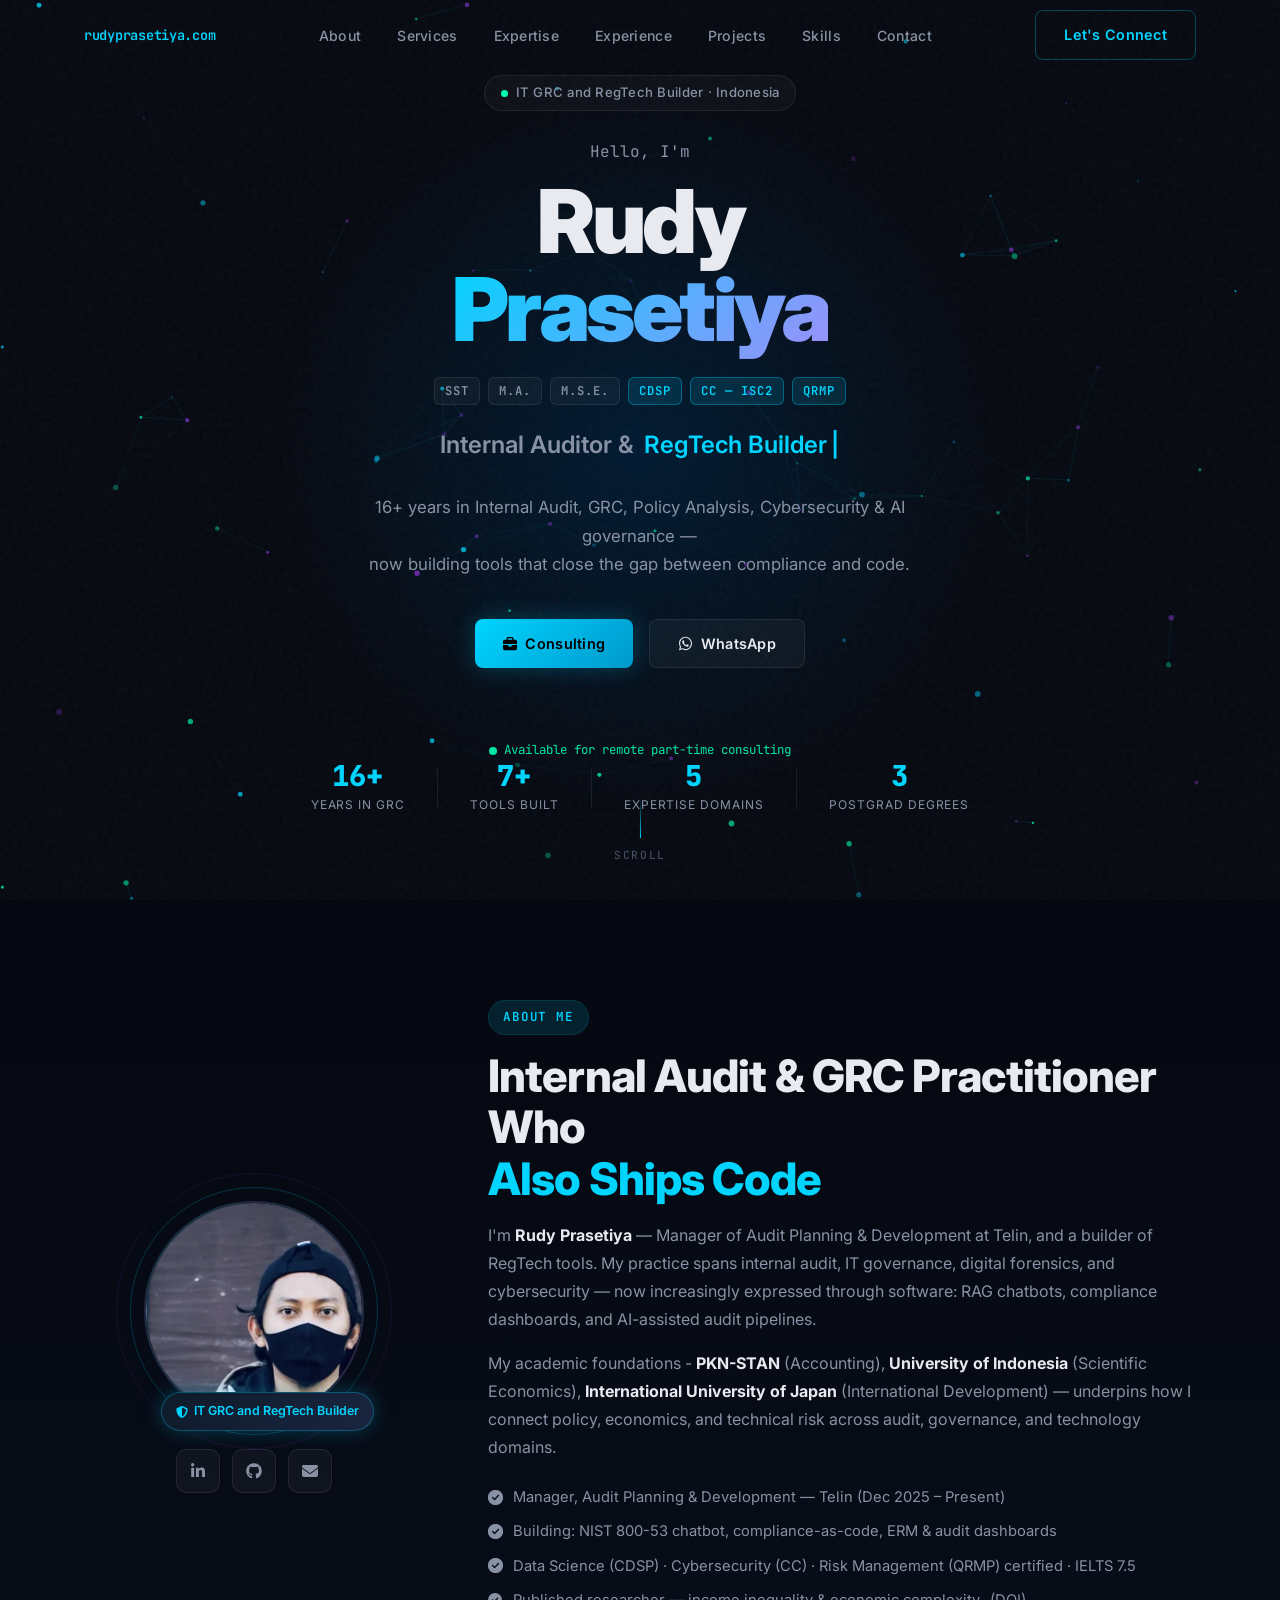
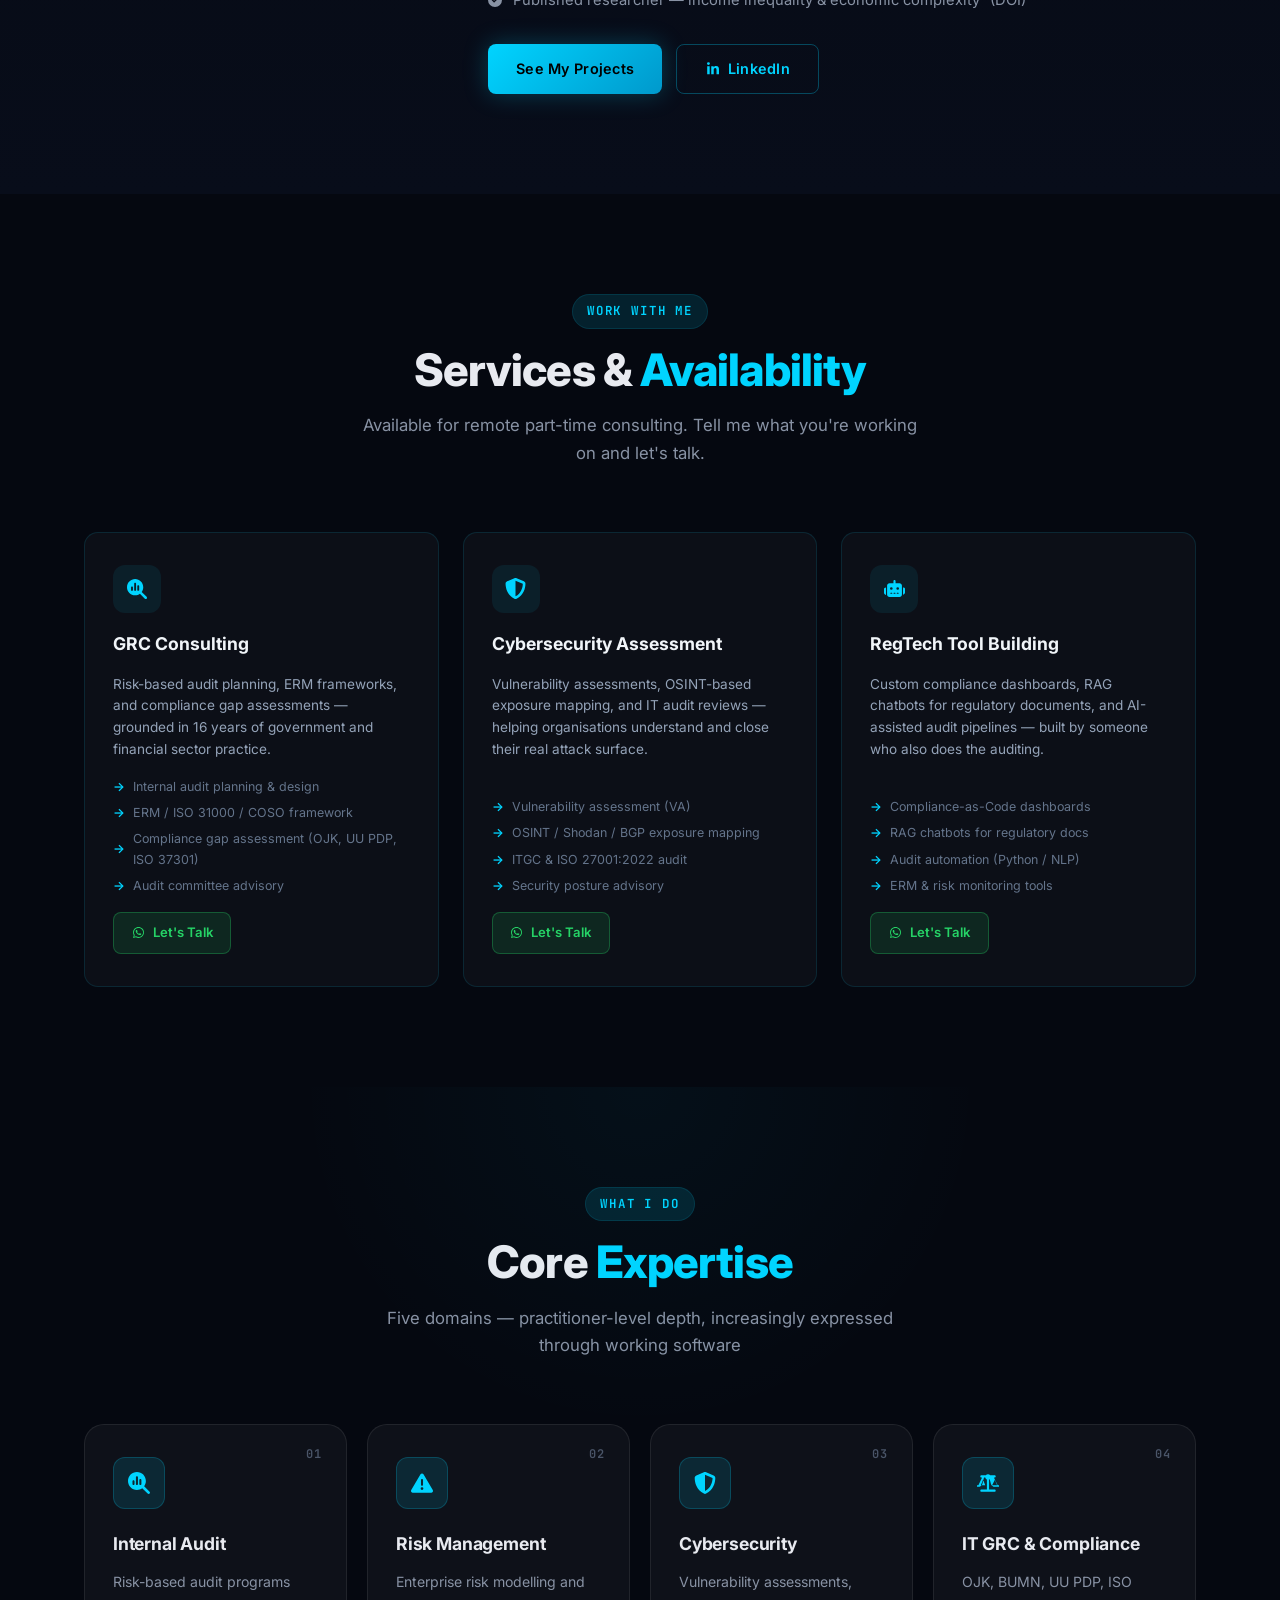
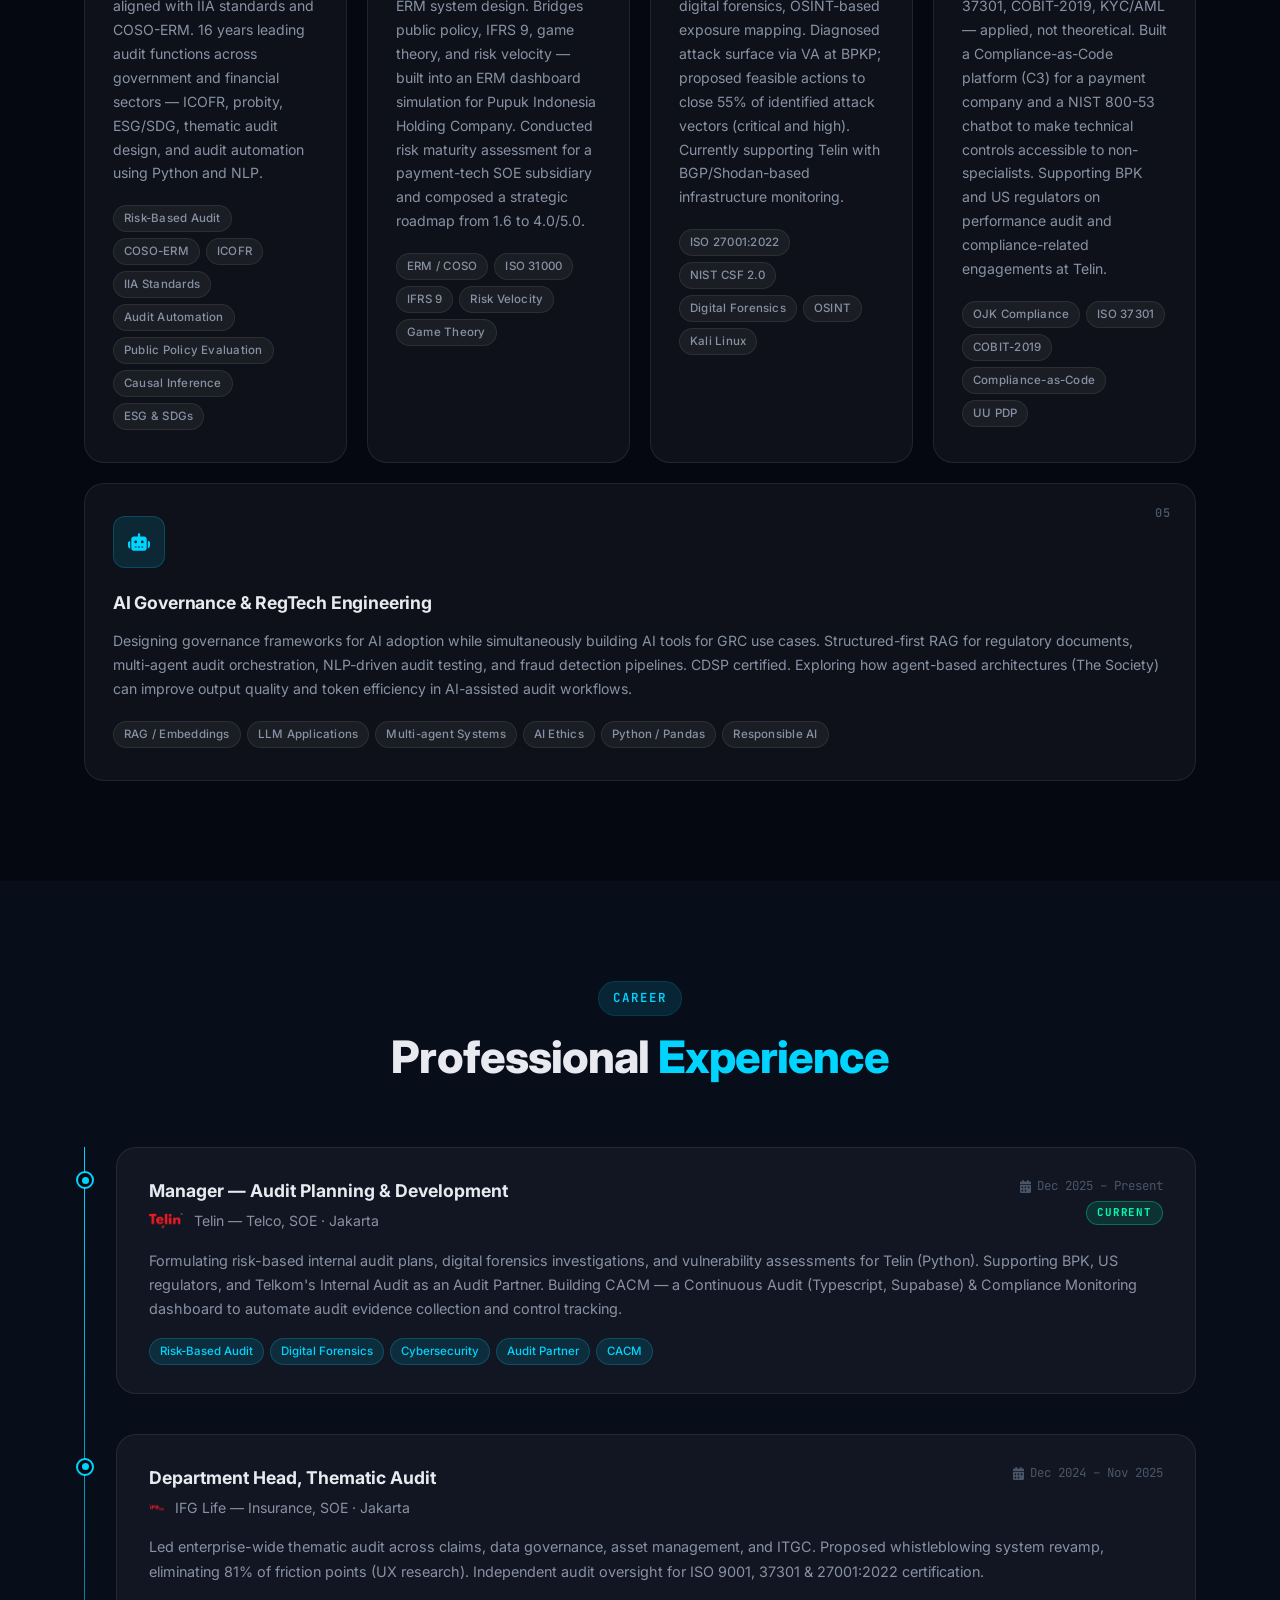
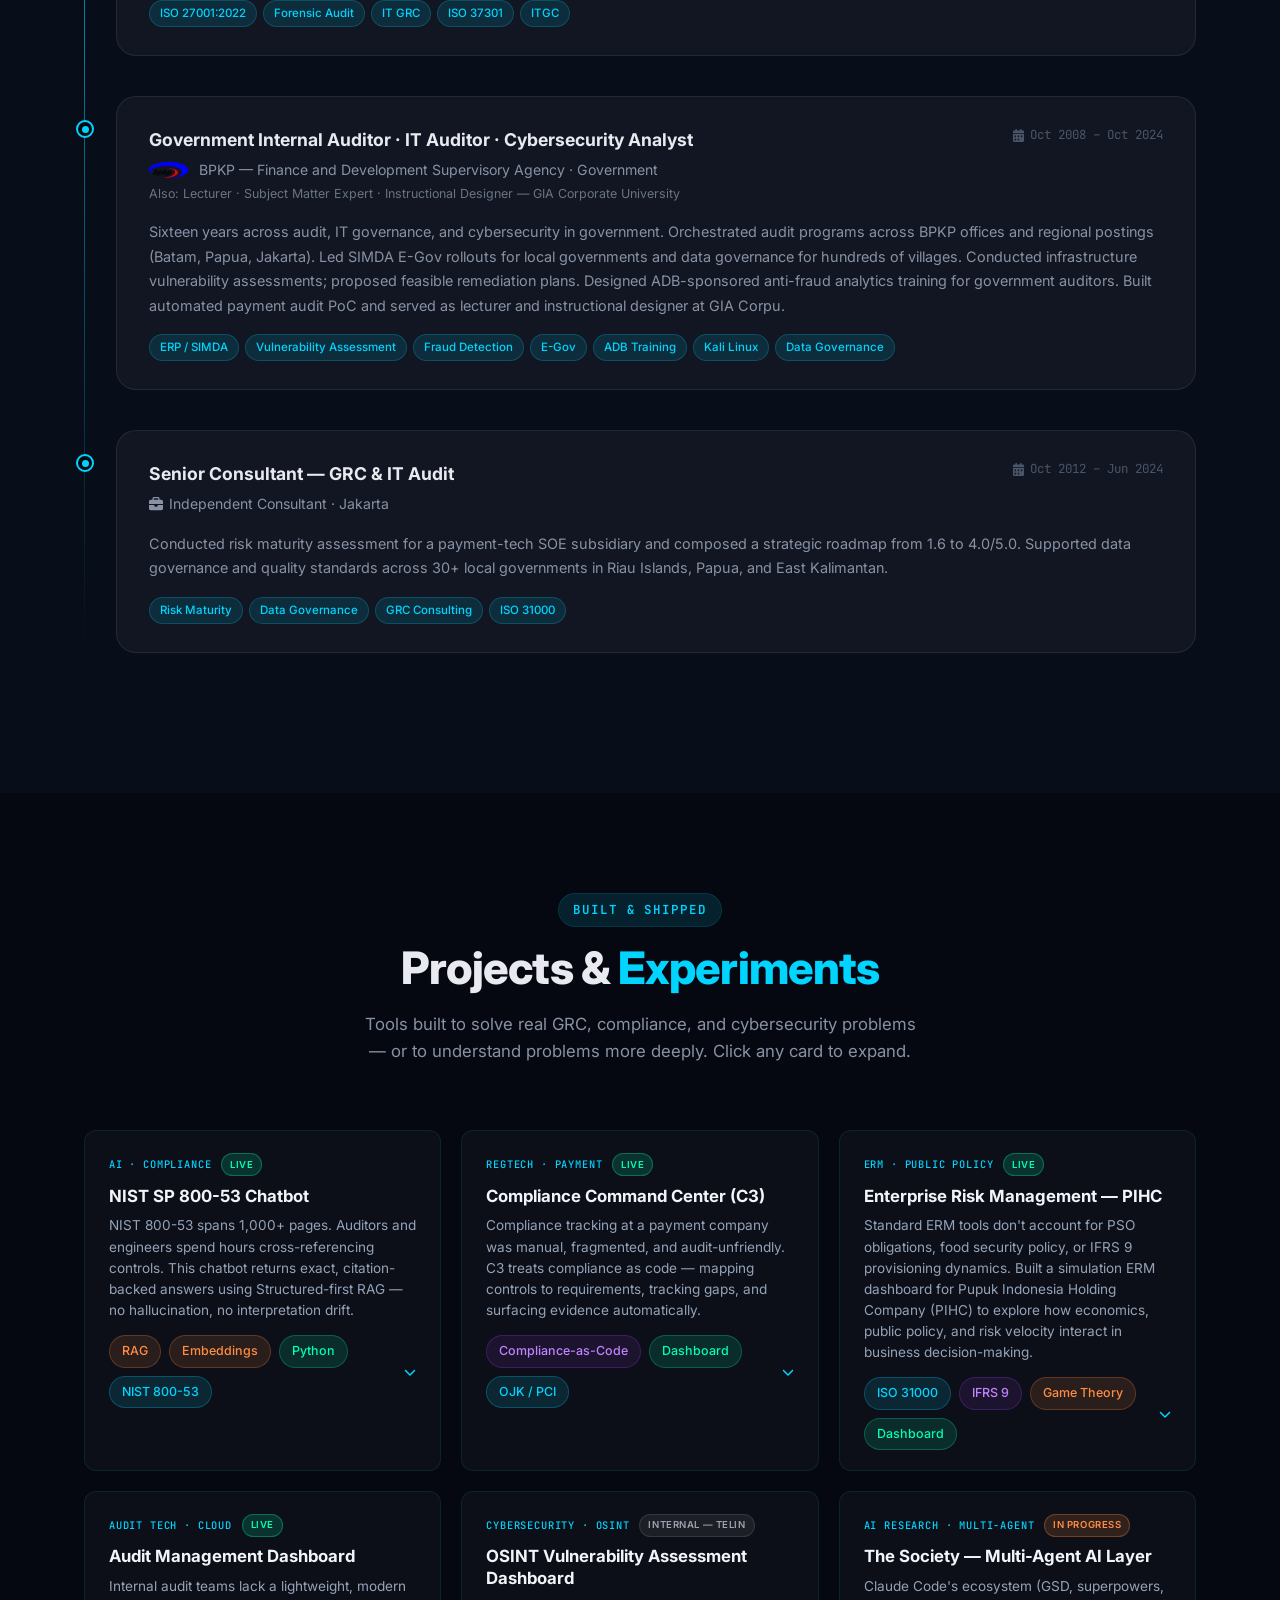
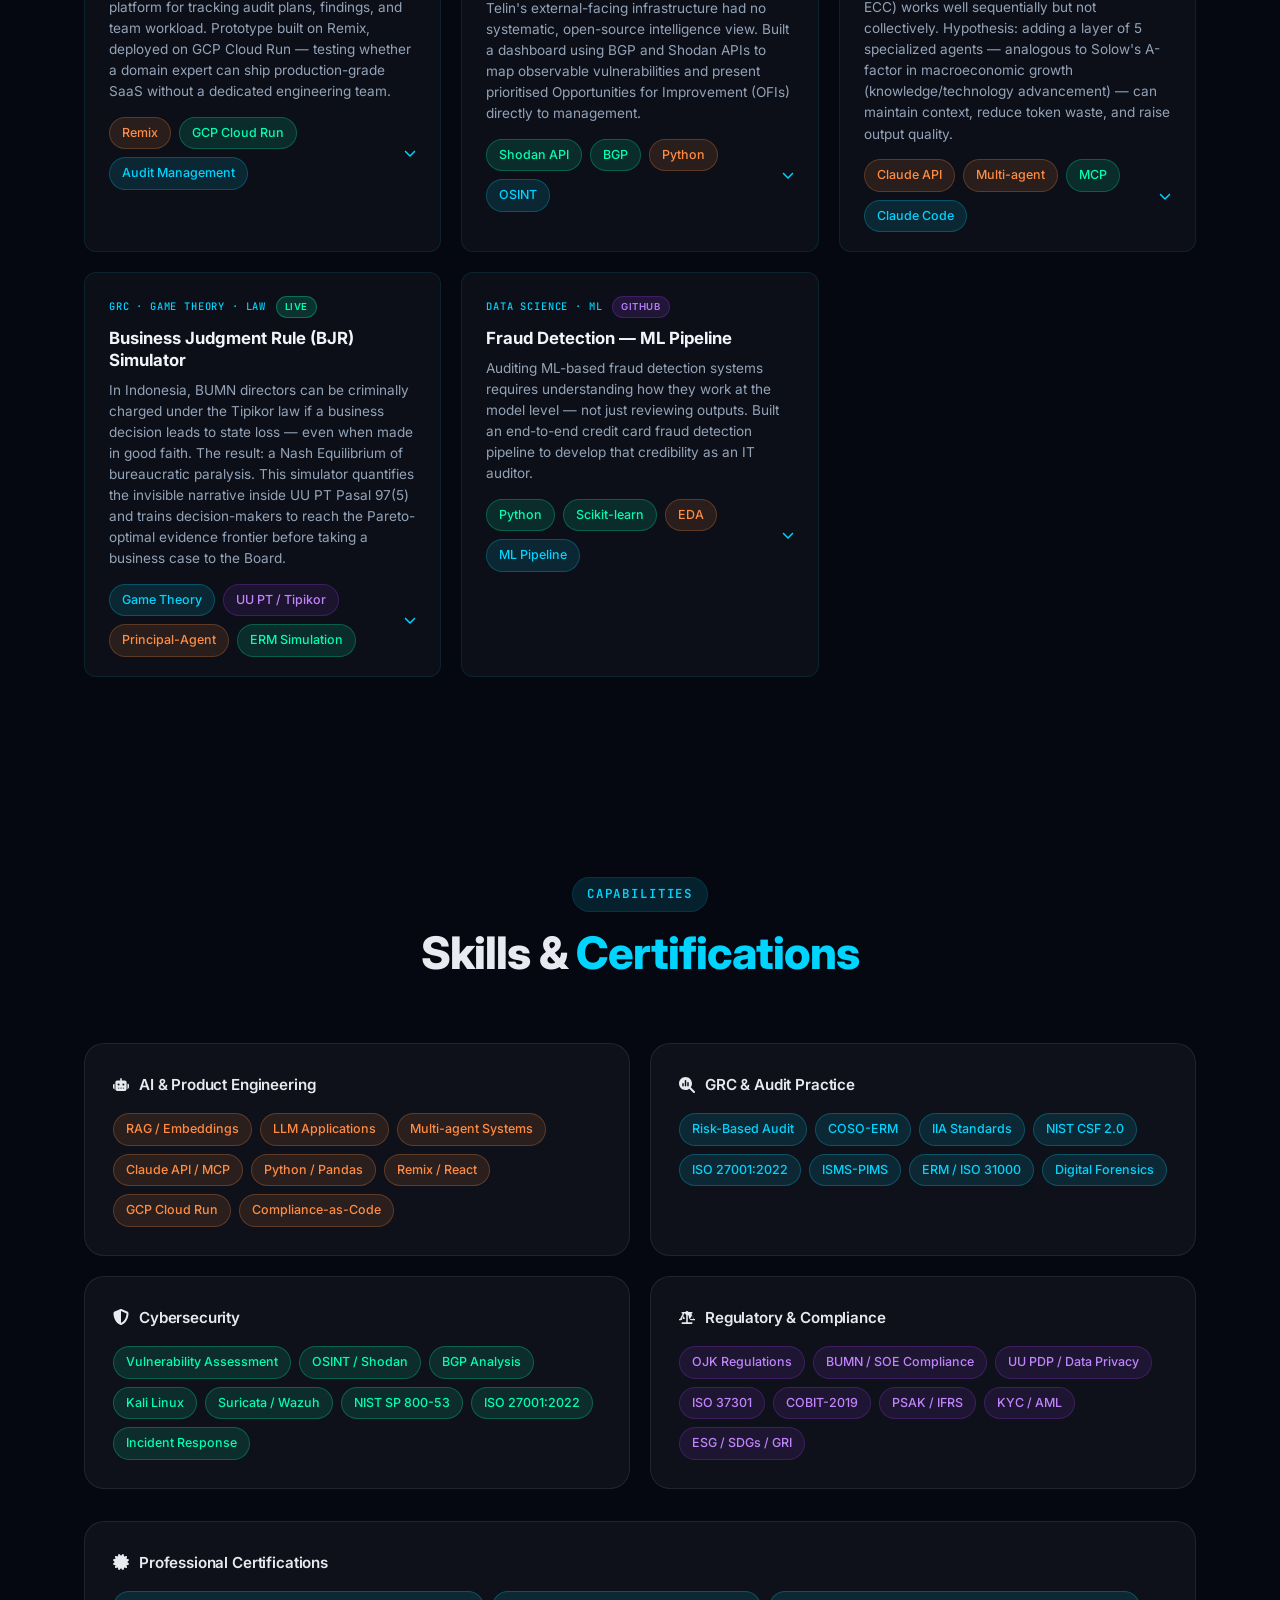
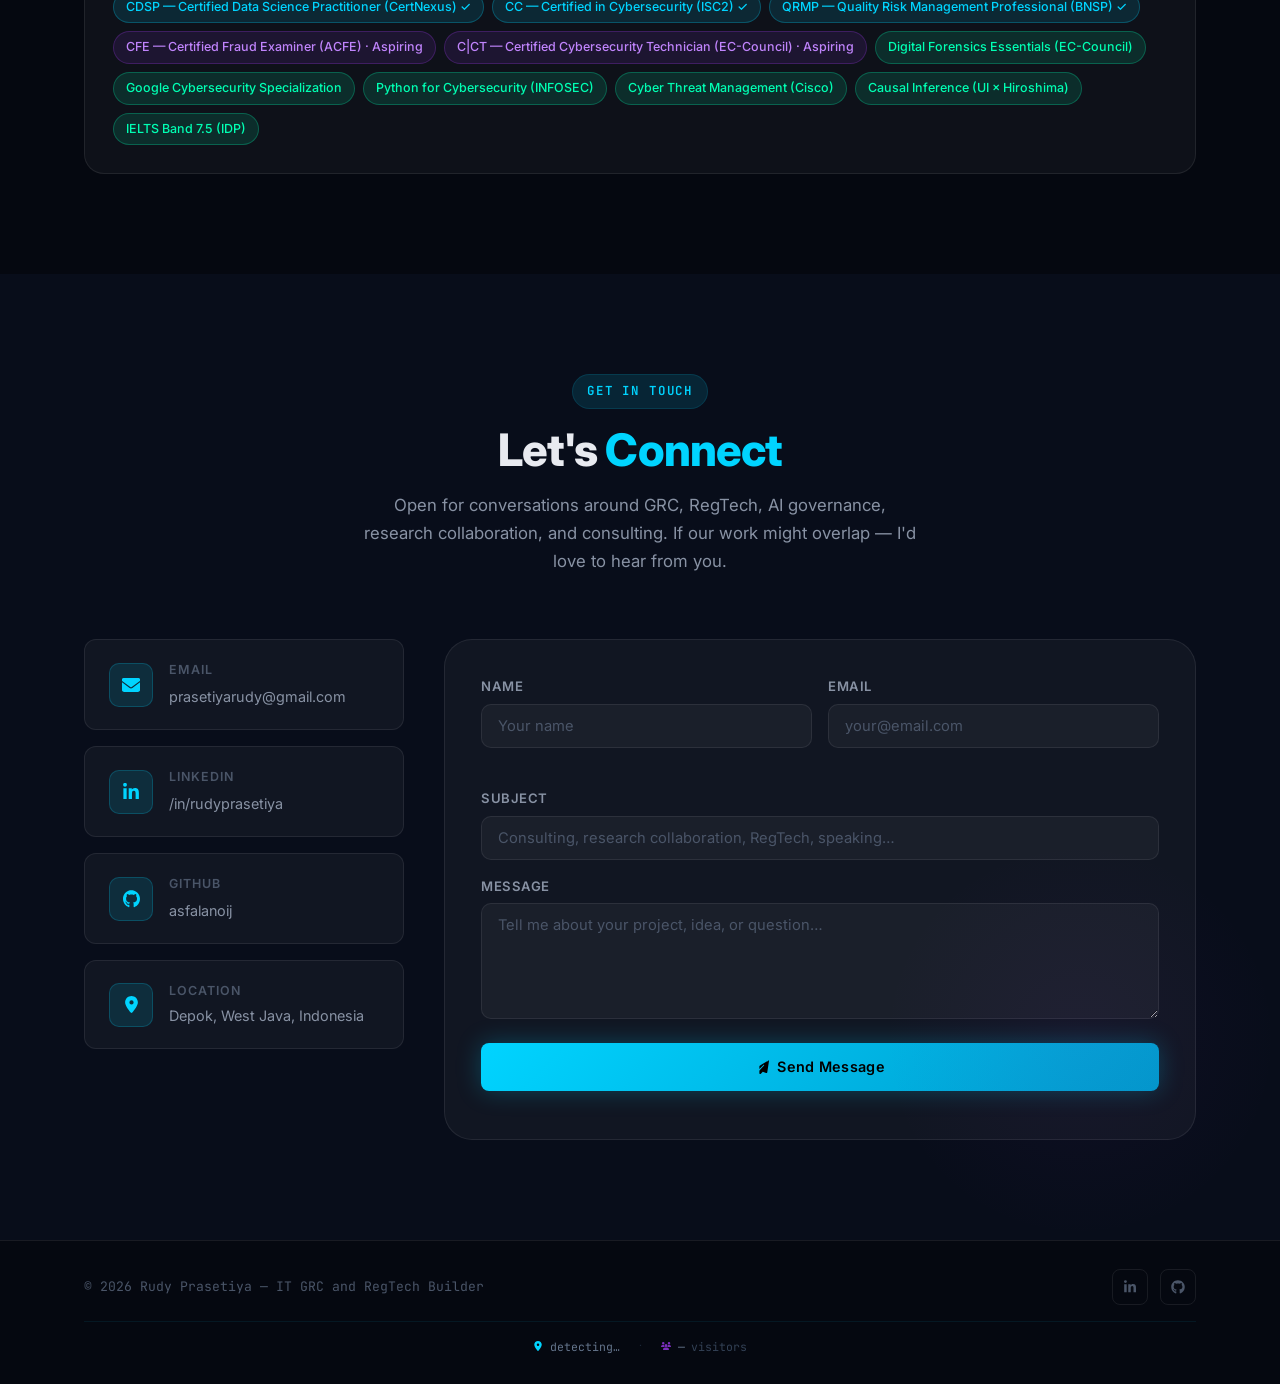
==== commit 253b9f61: "fix: cache-bust CSS links to force fresh load" ====
--- a/index.html
+++ b/index.html
@@ -23,8 +23,8 @@
     href="https://fonts.googleapis.com/css2?family=Inter:wght@400;600;700;800&family=JetBrains+Mono:wght@400;500&display=swap"
     rel="stylesheet" media="print" onload="this.media='all'" />
   <noscript><link href="https://fonts.googleapis.com/css2?family=Inter:wght@400;600;700;800&family=JetBrains+Mono:wght@400;500&display=swap" rel="stylesheet" /></noscript>
-    <link rel="stylesheet" href="css/icons.css" />
-    <link rel="stylesheet" href="css/style.css" />
+    <link rel="stylesheet" href="css/icons.css?v=2" />
+    <link rel="stylesheet" href="css/style.css?v=2" />
 </head>
 
 <body>
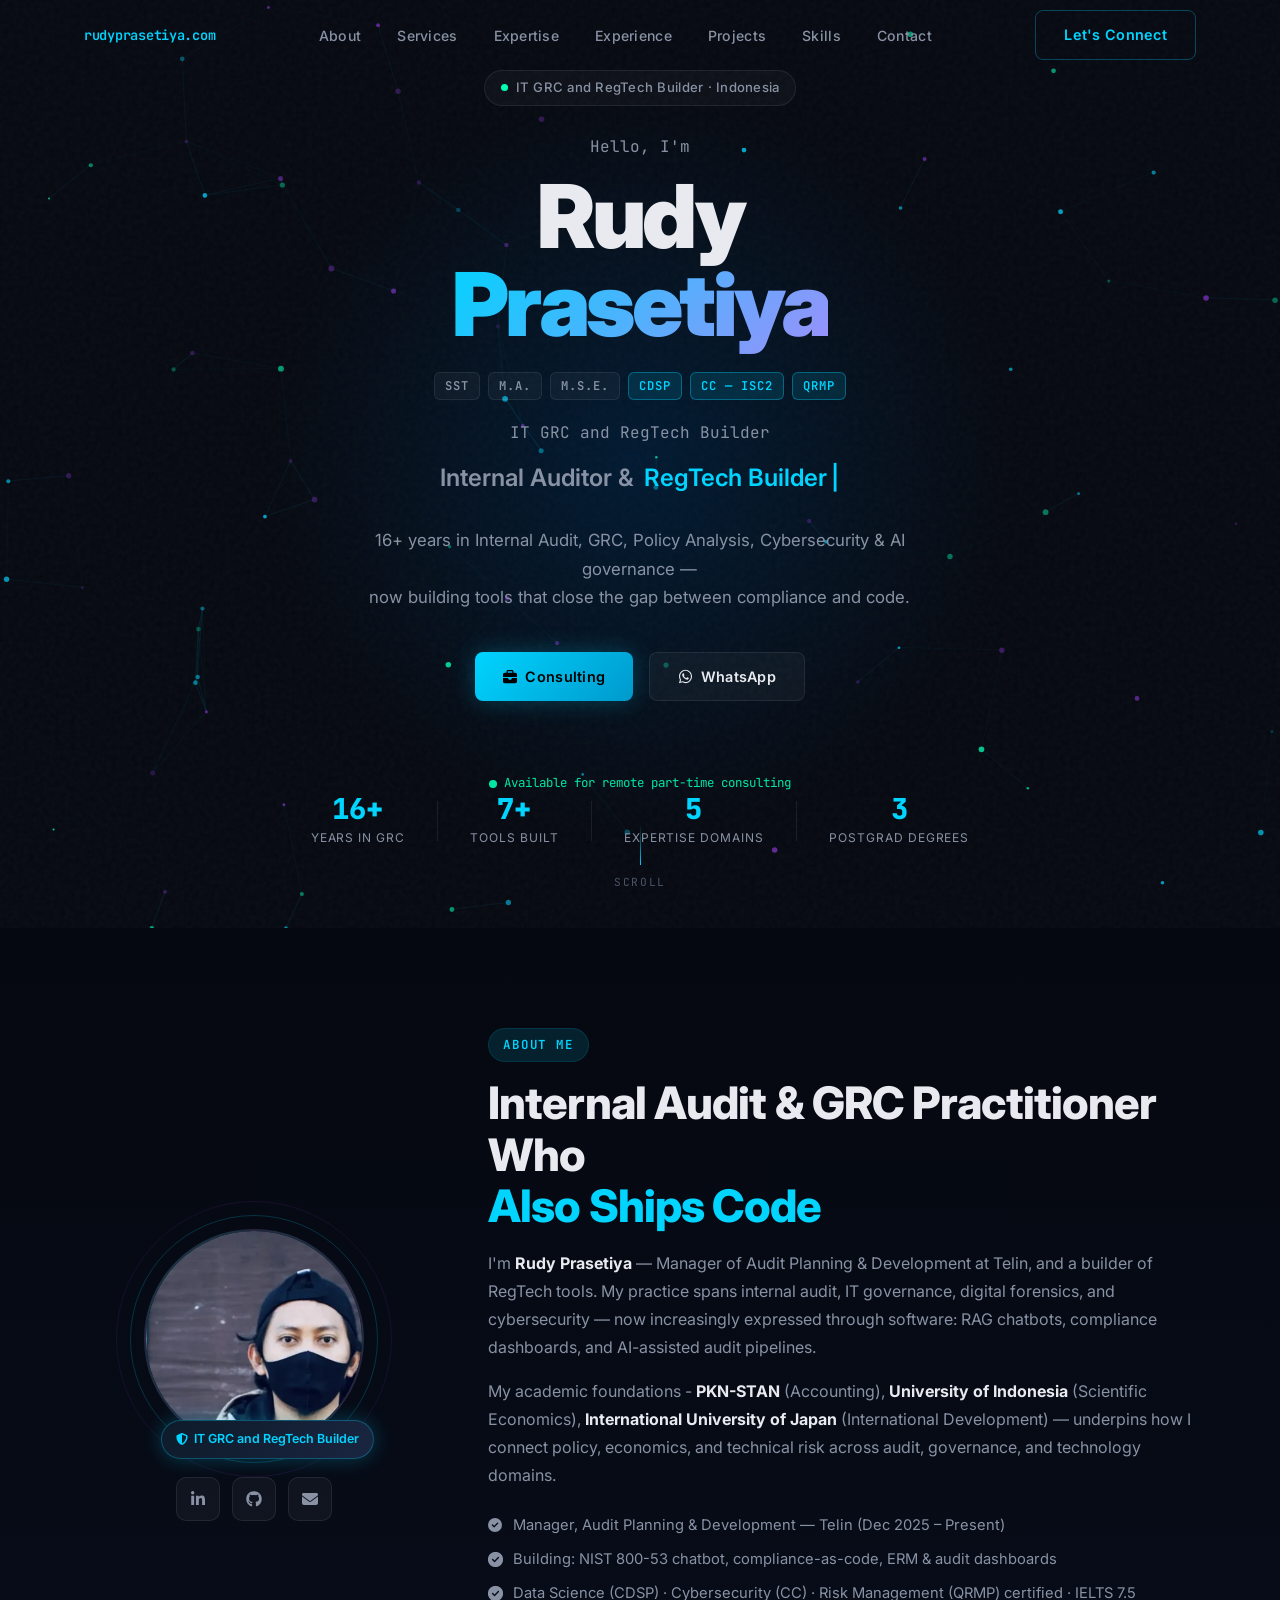
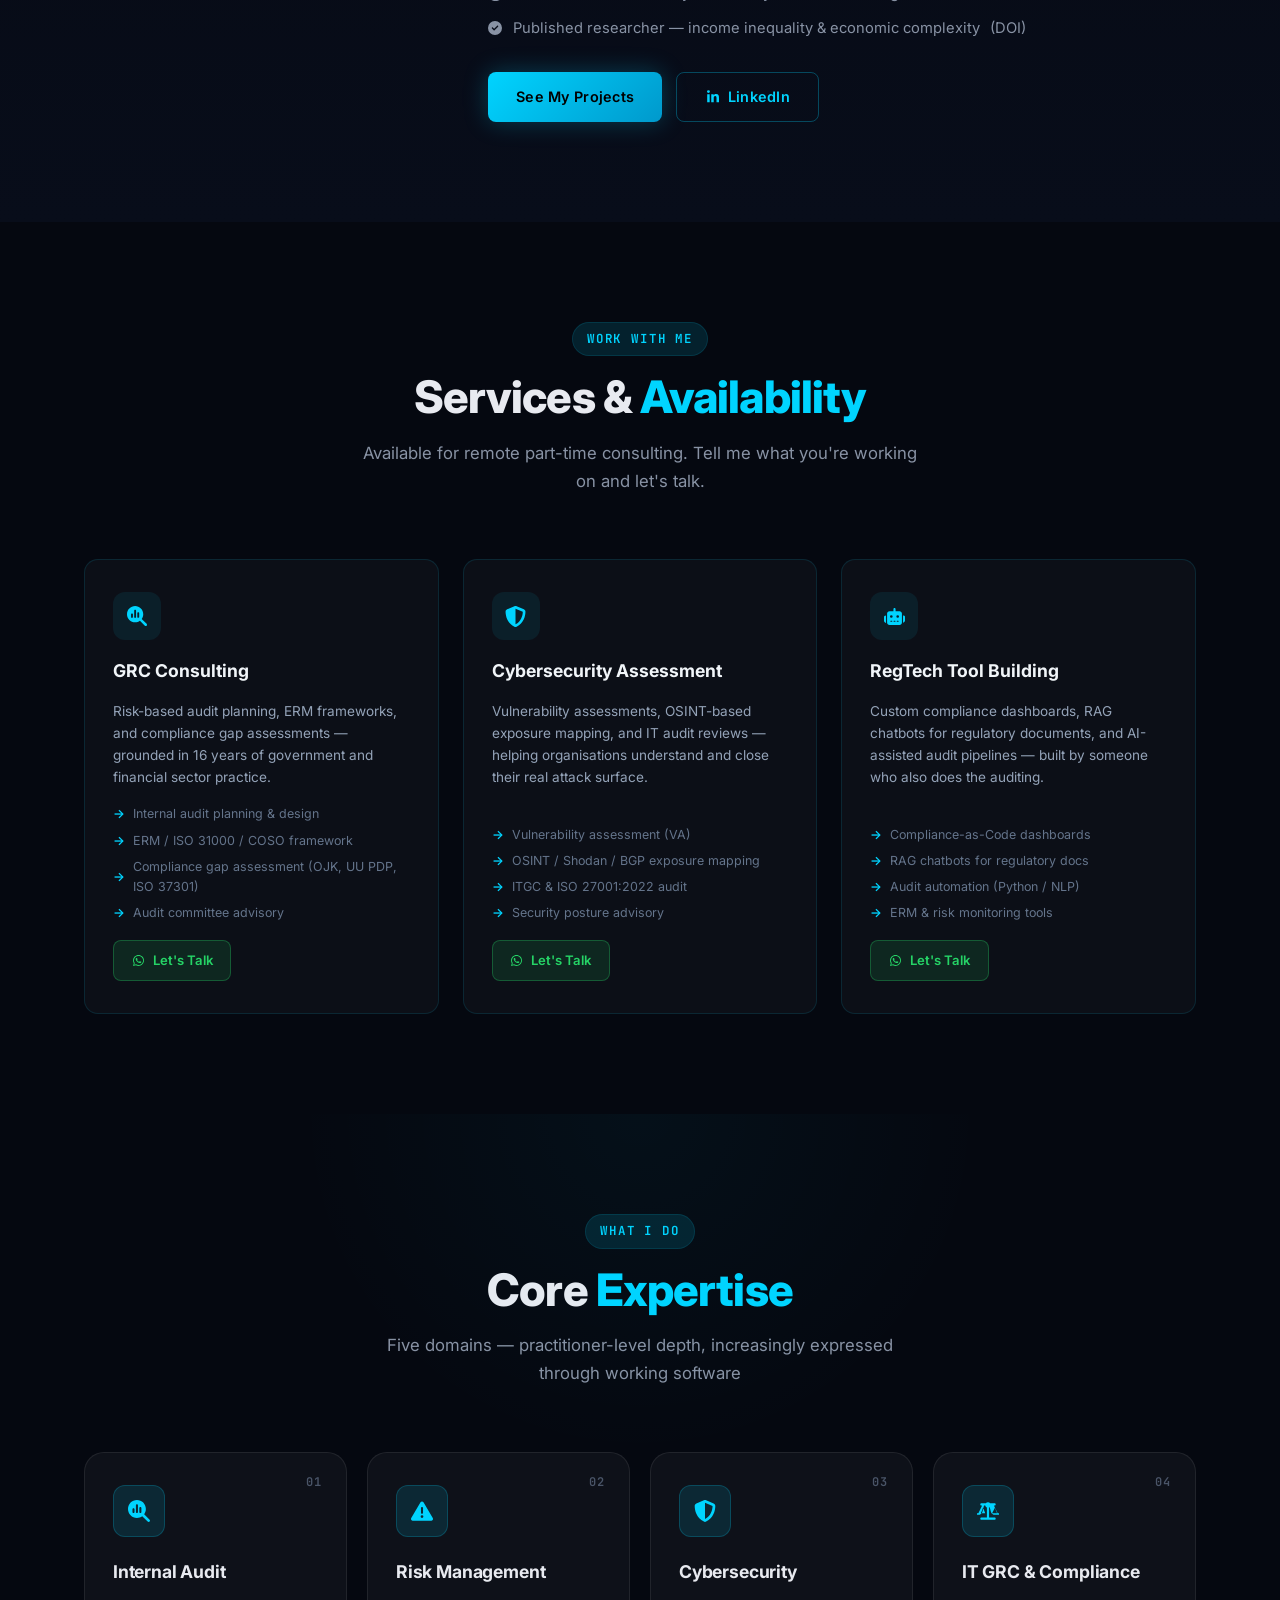
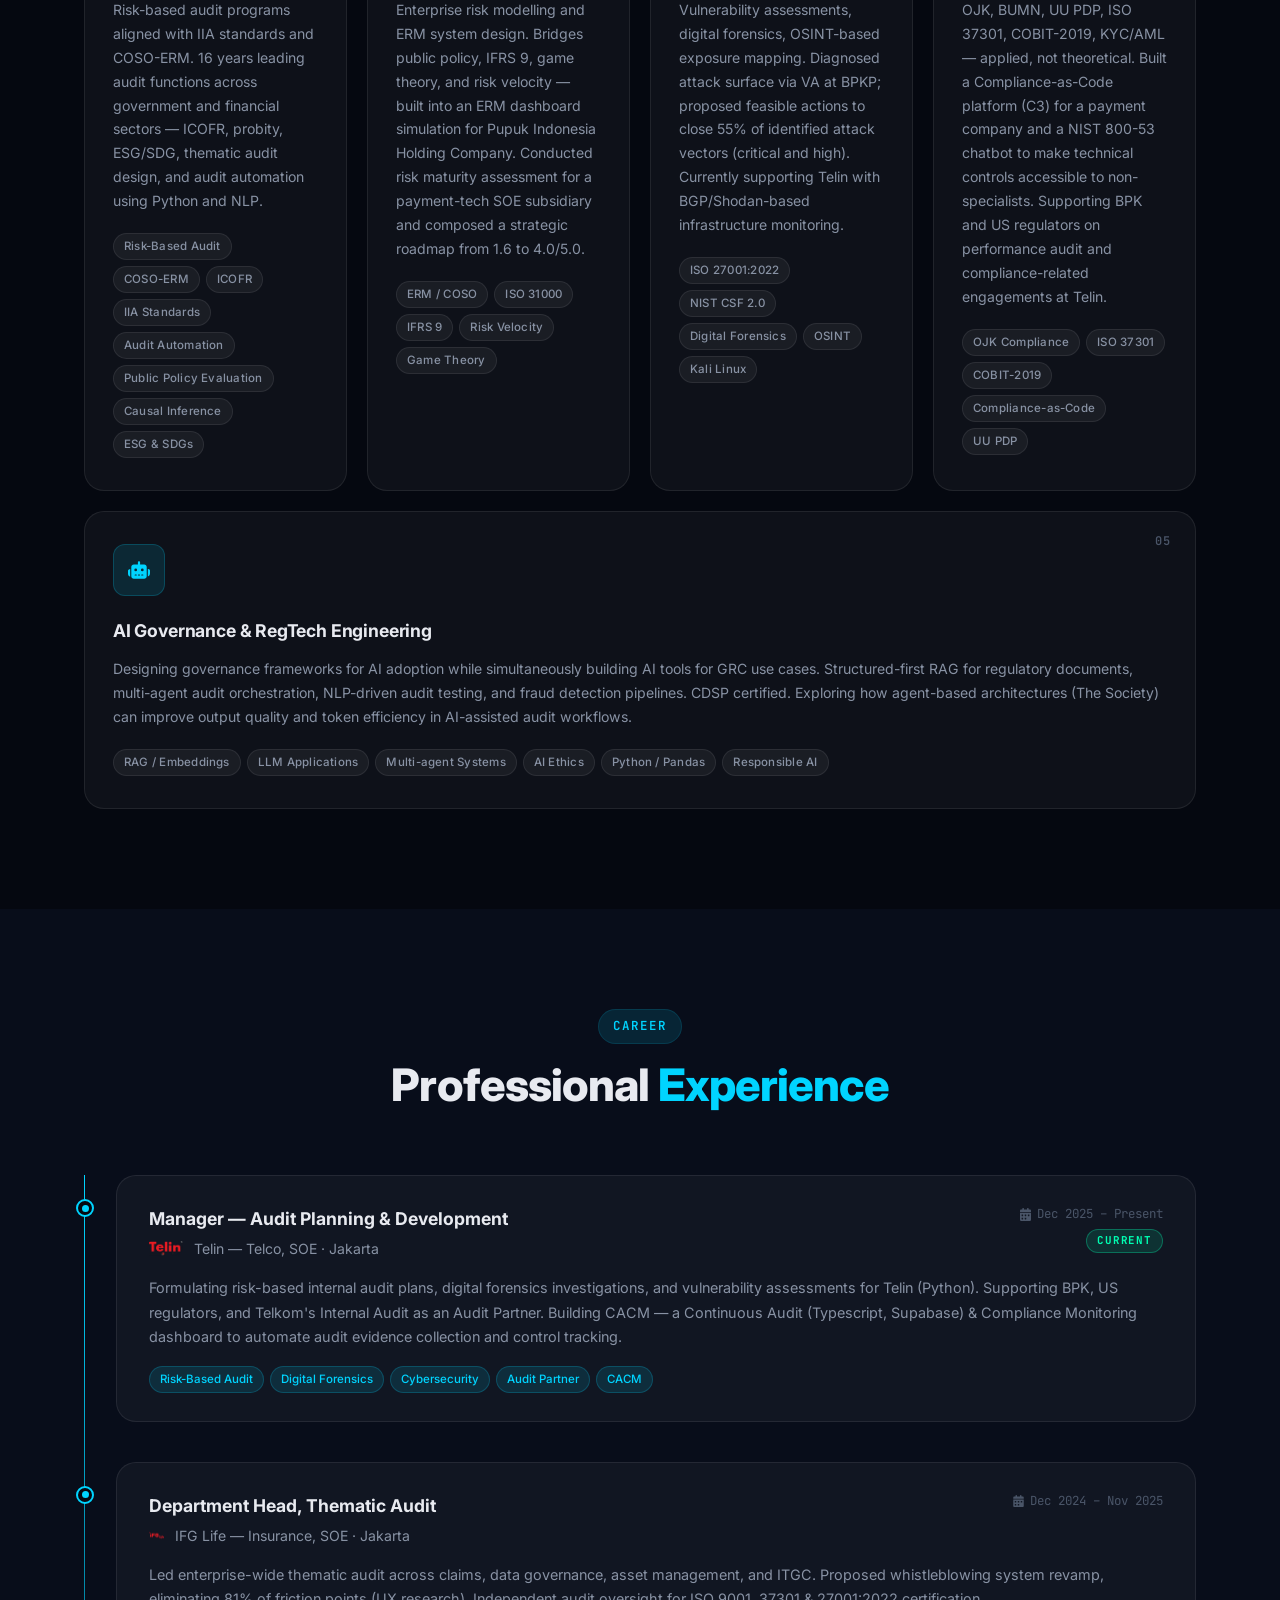
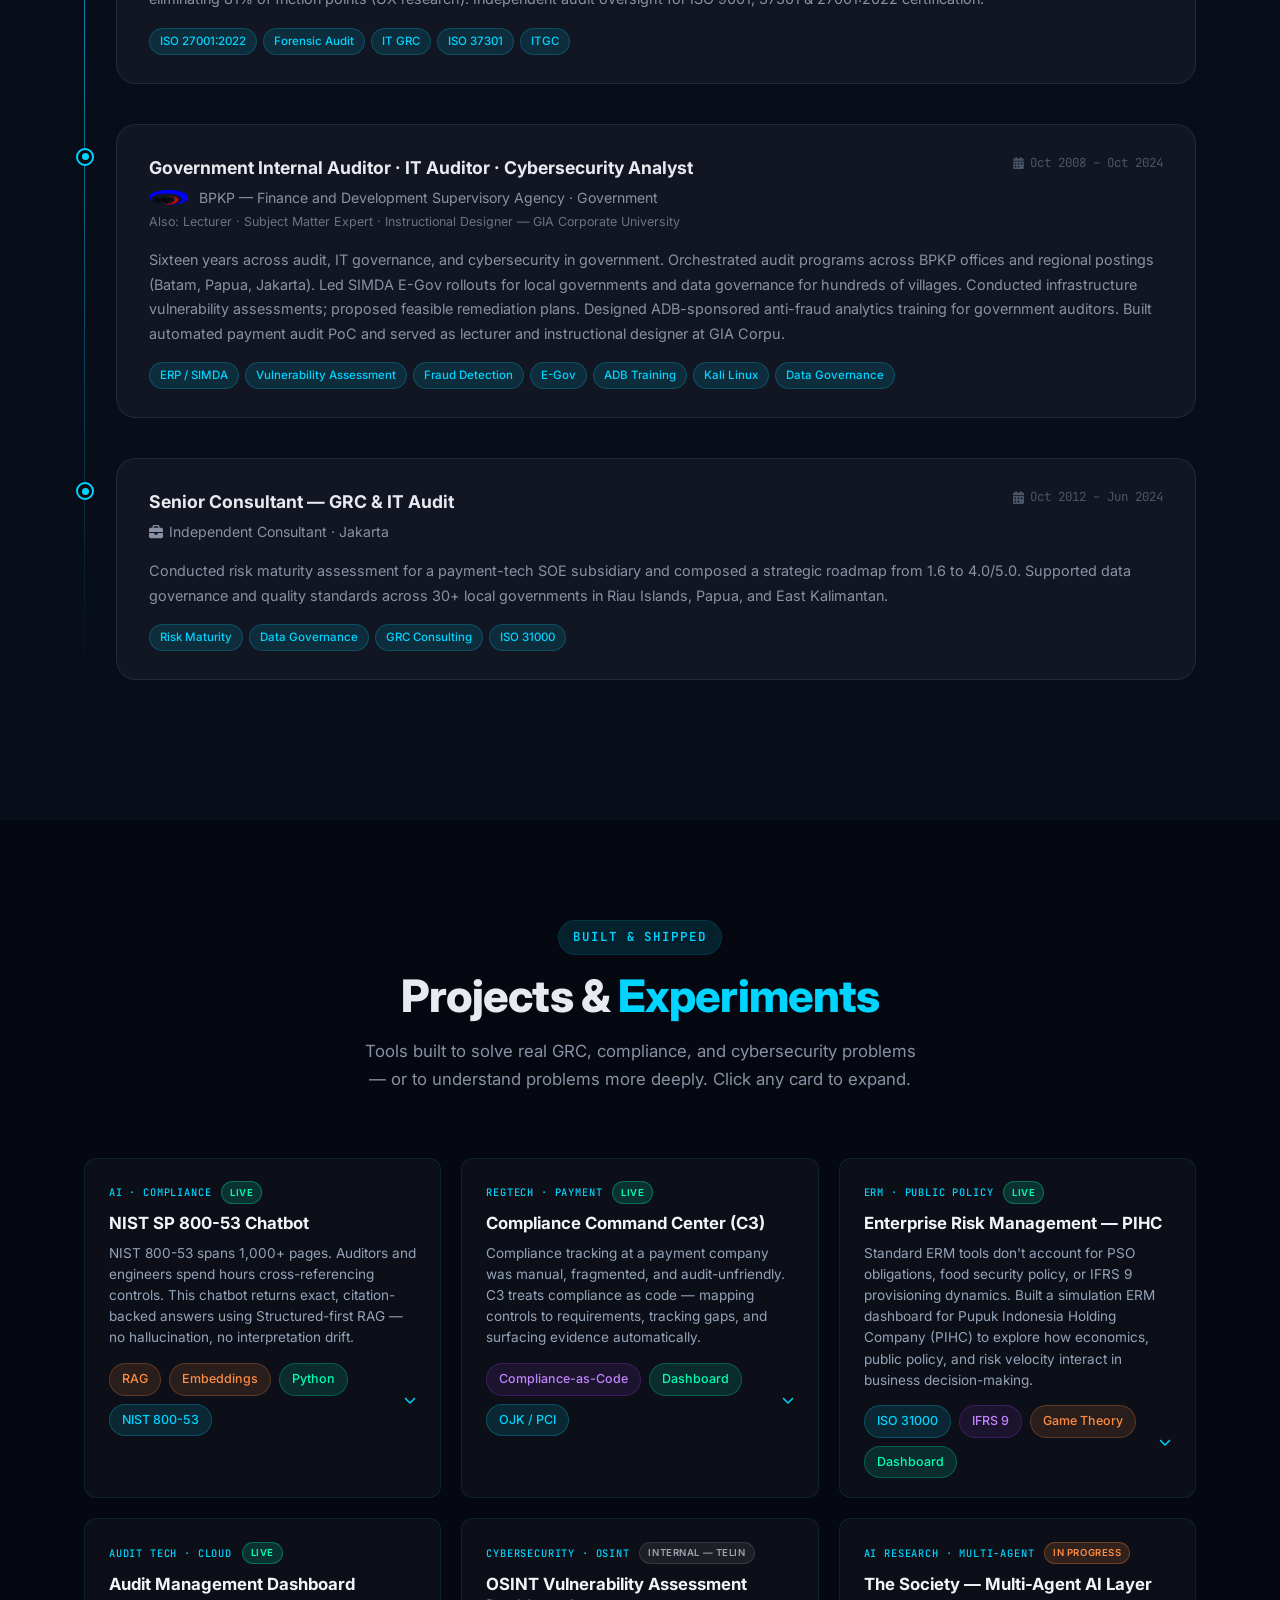
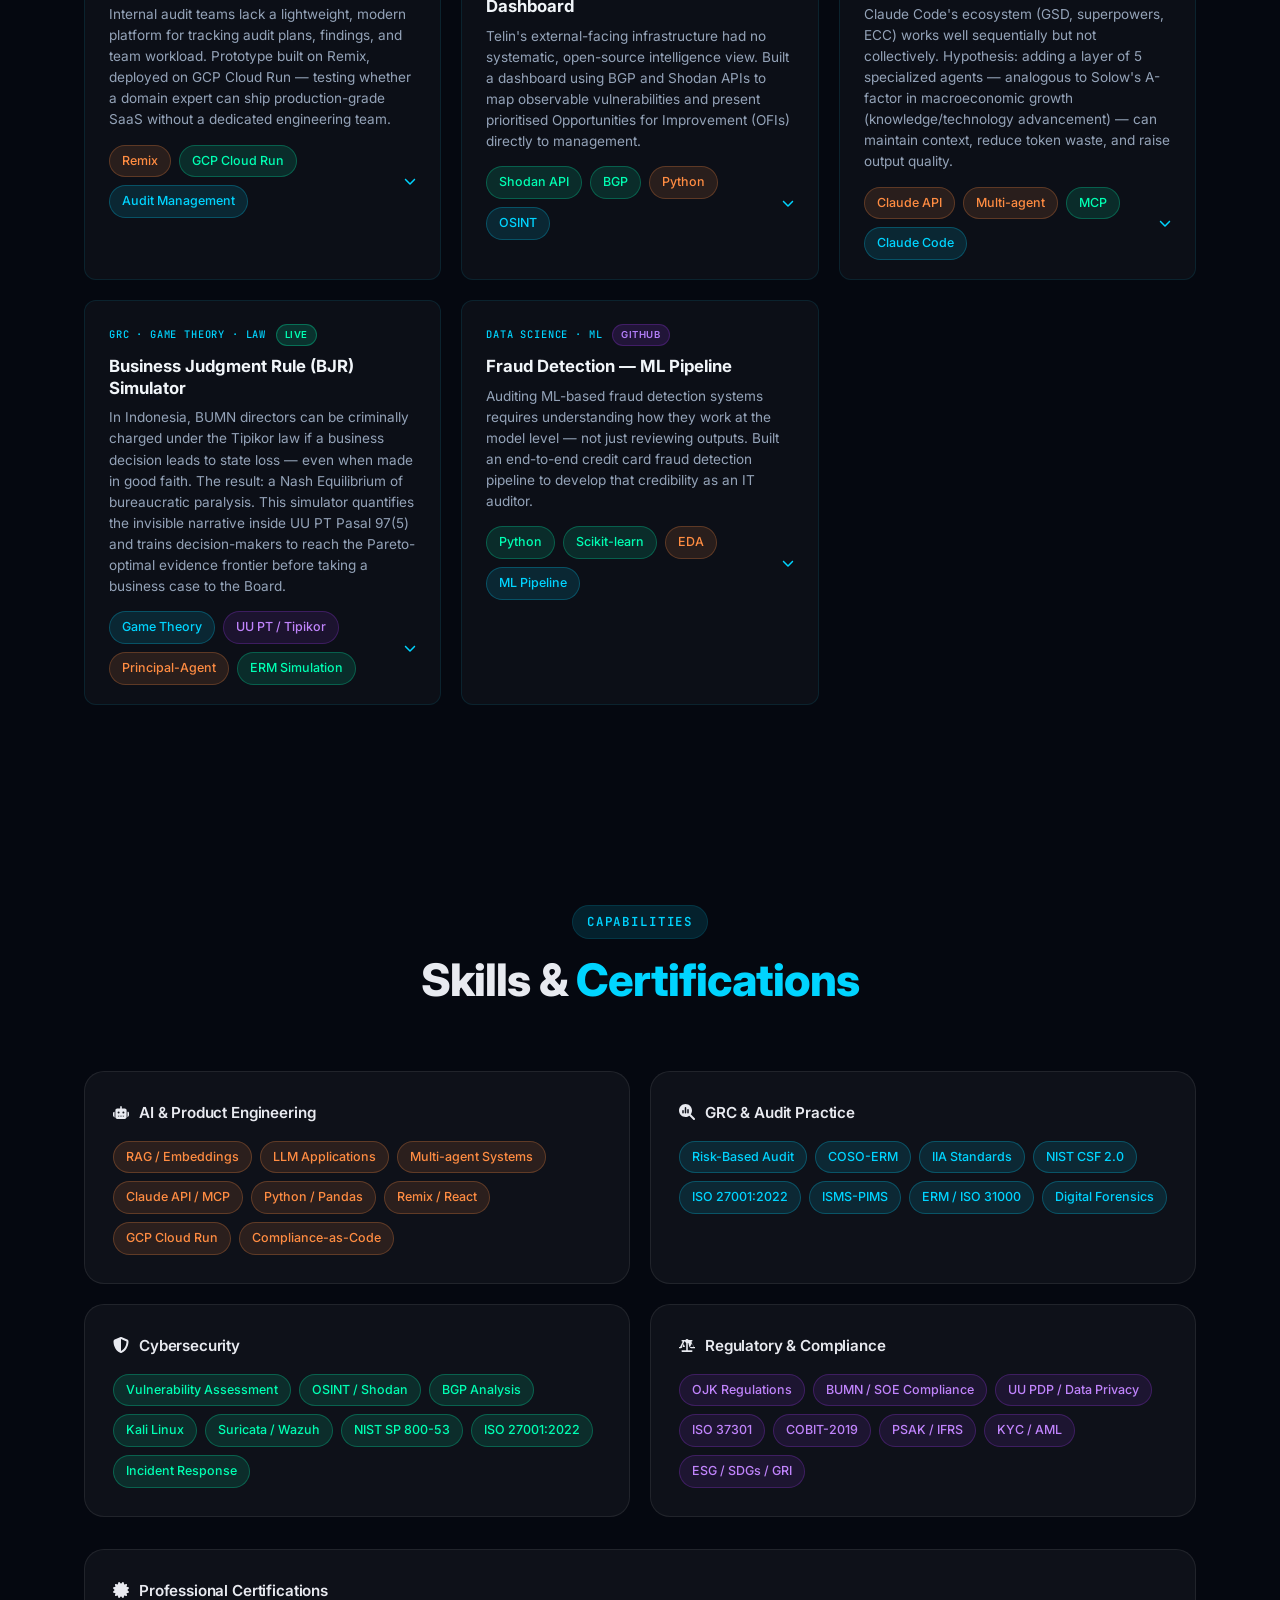
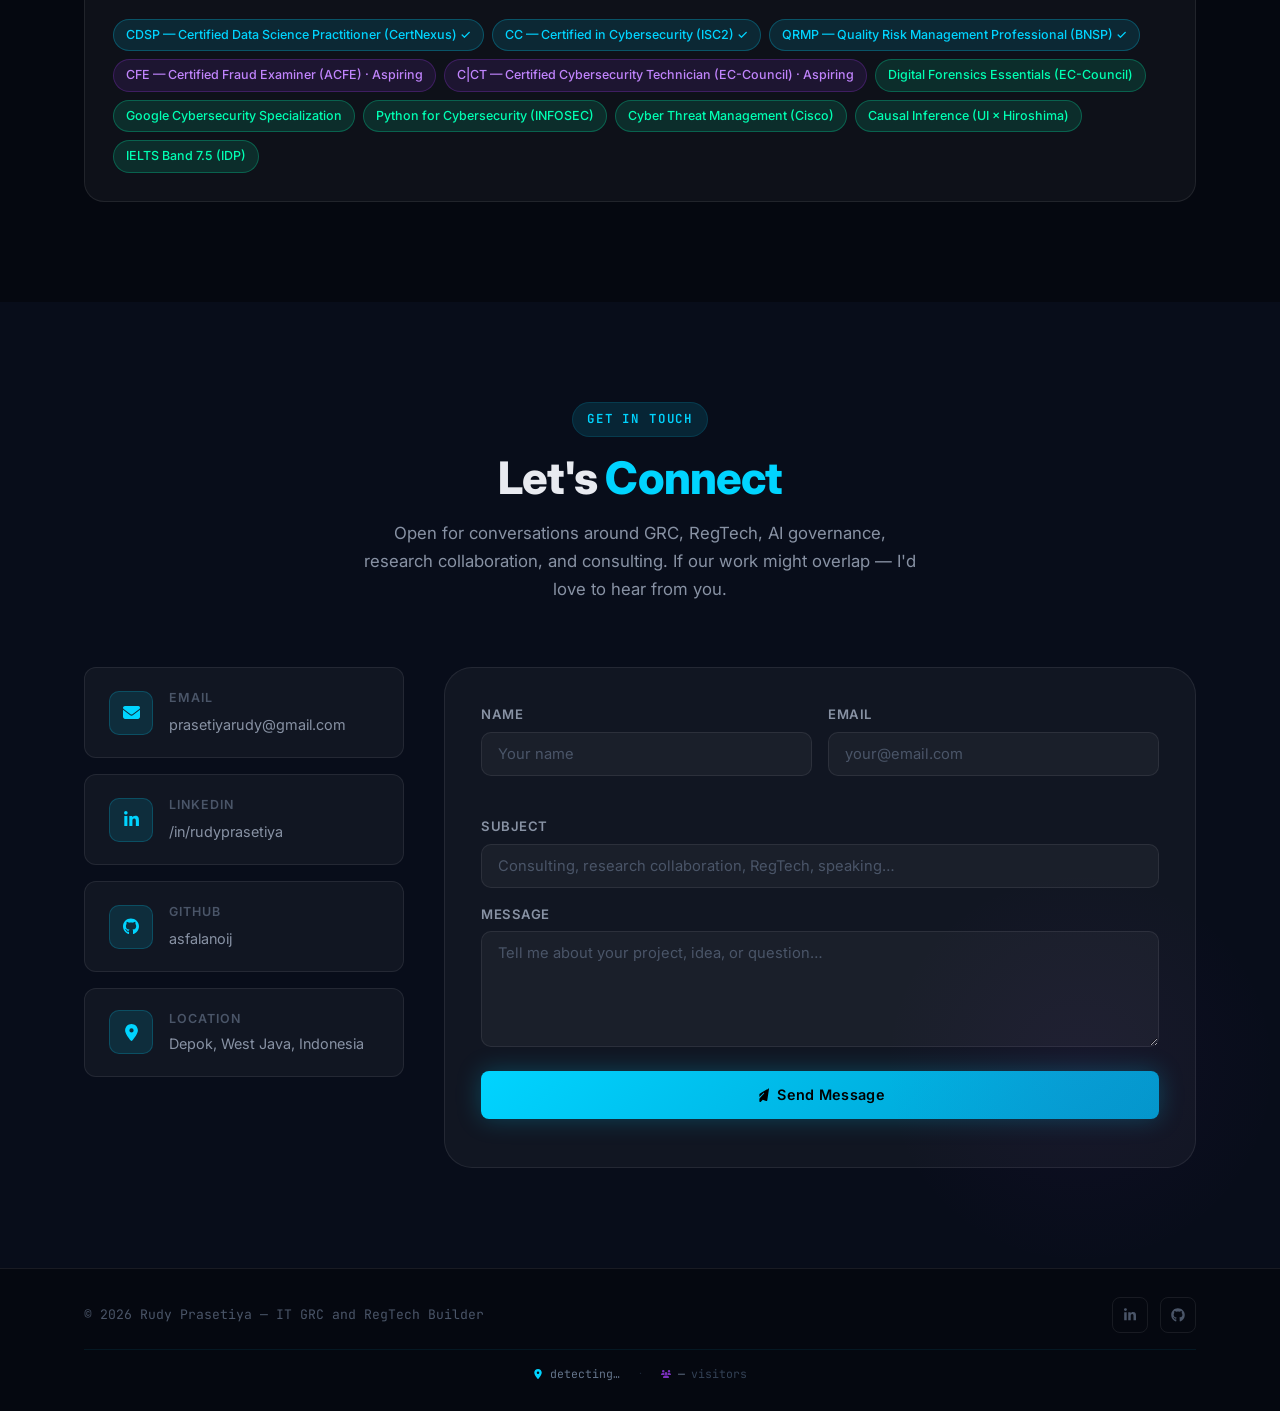
==== commit 08f03789: "feat: SEO infrastructure + meta — no CSS touched - Add robots.txt with sitemap reference - Add sitem" ====
--- a/index.html
+++ b/index.html
@@ -4,7 +4,7 @@
 <head>
   <meta charset="UTF-8" />
   <meta name="viewport" content="width=device-width, initial-scale=1.0" />
-  <title>Rudy Prasetiya, CDSP, CC, QRMP | IT GRC, Internal Auditor, and RegTech Builder</title>
+  <title>Rudy Prasetiya | IT GRC and RegTech Builder</title>
   <meta name="description"
     content="Rudy Prasetiya — 16+ years in GRC, Policy Analysis, Cybersecurity &amp; AI governance. Building RegTech tools: RAG chatbots, compliance dashboards, ERM systems. Indonesia." />
   <meta name="keywords"
@@ -14,6 +14,41 @@
     content="16+ years in GRC, Policy Analysis, Cybersecurity &amp; AI governance. Building tools that close the gap between compliance and code." />
   <meta property="og:url" content="https://rudyprasetiya.com" />
   <meta property="og:type" content="website" />
+  <link rel="canonical" href="https://rudyprasetiya.com" />
+  <meta name="twitter:card" content="summary" />
+  <meta name="twitter:title" content="Rudy Prasetiya | IT GRC and RegTech Builder" />
+  <meta name="twitter:description" content="16+ years in GRC, Cybersecurity &amp; AI governance. Building RegTech tools that close the gap between compliance and code." />
+  <meta name="twitter:image" content="https://rudyprasetiya.com/assets/icons/rudy.png" />
+  <script type="application/ld+json">
+  {
+    "@context": "https://schema.org",
+    "@graph": [
+      {
+        "@type": "Person",
+        "@id": "https://rudyprasetiya.com/#person",
+        "name": "Rudy Prasetiya",
+        "jobTitle": "IT GRC Consultant and RegTech Builder",
+        "description": "16+ years in GRC, Internal Audit, Cybersecurity and AI governance. Building RegTech tools: RAG chatbots, compliance dashboards, ERM systems.",
+        "url": "https://rudyprasetiya.com",
+        "image": "https://rudyprasetiya.com/assets/icons/rudy.png",
+        "sameAs": [
+          "https://www.linkedin.com/in/rudyprasetiya",
+          "https://github.com/asfalanoij"
+        ],
+        "worksFor": { "@type": "Organization", "name": "Telin" },
+        "knowsAbout": ["GRC", "RegTech", "Cybersecurity", "AI Governance", "Internal Audit", "ISO 27001", "NIST"],
+        "address": { "@type": "PostalAddress", "addressCountry": "ID" }
+      },
+      {
+        "@type": "WebSite",
+        "@id": "https://rudyprasetiya.com/#website",
+        "url": "https://rudyprasetiya.com",
+        "name": "Rudy Prasetiya — IT GRC and RegTech Builder",
+        "author": { "@id": "https://rudyprasetiya.com/#person" }
+      }
+    ]
+  }
+  </script>
   <link rel="icon" type="image/png" href="assets/icons/rudy.png" />
   <link rel="apple-touch-icon" href="assets/icons/rudy.png" />
   <link rel="preconnect" href="https://fonts.googleapis.com" />
@@ -23,8 +58,8 @@
     href="https://fonts.googleapis.com/css2?family=Inter:wght@400;600;700;800&family=JetBrains+Mono:wght@400;500&display=swap"
     rel="stylesheet" media="print" onload="this.media='all'" />
   <noscript><link href="https://fonts.googleapis.com/css2?family=Inter:wght@400;600;700;800&family=JetBrains+Mono:wght@400;500&display=swap" rel="stylesheet" /></noscript>
-    <link rel="stylesheet" href="css/icons.css?v=2" />
-    <link rel="stylesheet" href="css/style.css?v=2" />
+    <link rel="stylesheet" href="css/icons.css?v=3" />
+    <link rel="stylesheet" href="css/style.css?v=3" />
 </head>
 
 <body>
@@ -72,7 +107,7 @@
         IT GRC and RegTech Builder &middot; Indonesia
       </div>
       <p class="hero__eyebrow">Hello, I'm</p>
-      <h1 class="hero__name">
+      <h1 class="hero__name" aria-label="Rudy Prasetiya — IT GRC and RegTech Builder">
         Rudy<br />
         <span class="hero__name-glow">Prasetiya</span>
       </h1>
@@ -82,9 +117,11 @@
         <span class="cred-highlight">CC &mdash; ISC2</span>
         <span class="cred-highlight">QRMP</span>
       </div>
+      <p class="hero__eyebrow">IT GRC and RegTech Builder</p>
       <div class="hero__role">
         <span class="hero__role-static">Internal Auditor &amp;&nbsp;</span>
         <span class="hero__role-type" id="type-el"></span>
+        <noscript><span class="hero__role-type">RegTech Builder</span></noscript>
         <span class="hero__cursor" aria-hidden="true">|</span>
       </div>
       <p class="hero__tagline">
@@ -144,9 +181,9 @@
             <div class="about__badge"><span class="fa-icon fa-icon-shield-halved"></span> IT GRC and RegTech Builder</div>
           </div>
           <div class="about__socials">
-            <a href="https://www.linkedin.com/in/rudyprasetiya" target="_blank" rel="noopener" class="social-btn"
+            <a href="https://www.linkedin.com/in/rudyprasetiya" target="_blank" rel="noopener me" class="social-btn"
               title="LinkedIn"><span class="fa-icon fa-icon-linkedin-in"></span></a>
-            <a href="https://github.com/asfalanoij" target="_blank" rel="noopener" class="social-btn" title="GitHub"><span class="fa-icon fa-icon-github"></span></a>
+            <a href="https://github.com/asfalanoij" target="_blank" rel="noopener me" class="social-btn" title="GitHub"><span class="fa-icon fa-icon-github"></span></a>
             <a href="mailto:prasetiyarudy@gmail.com" class="social-btn" title="Email"><span class="fa-icon fa-icon-envelope"></span></a>
           </div>
         </div>
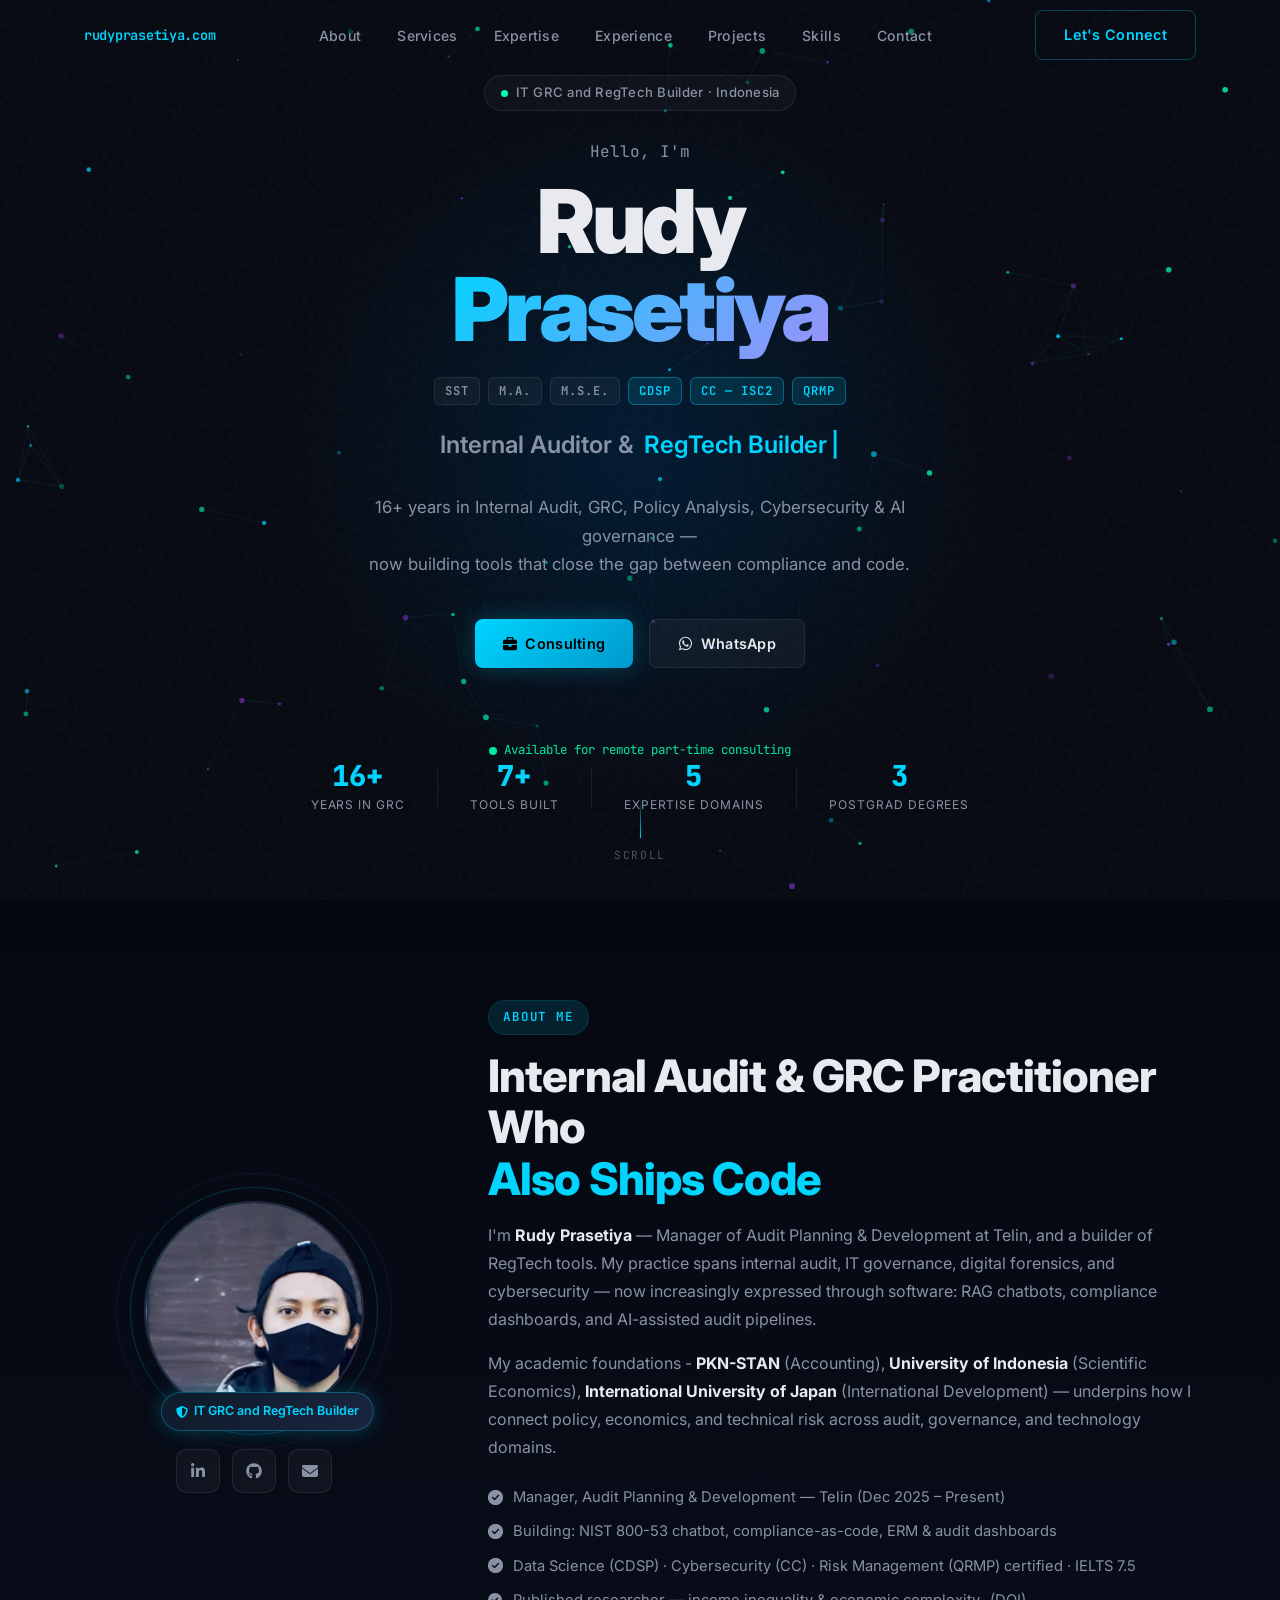
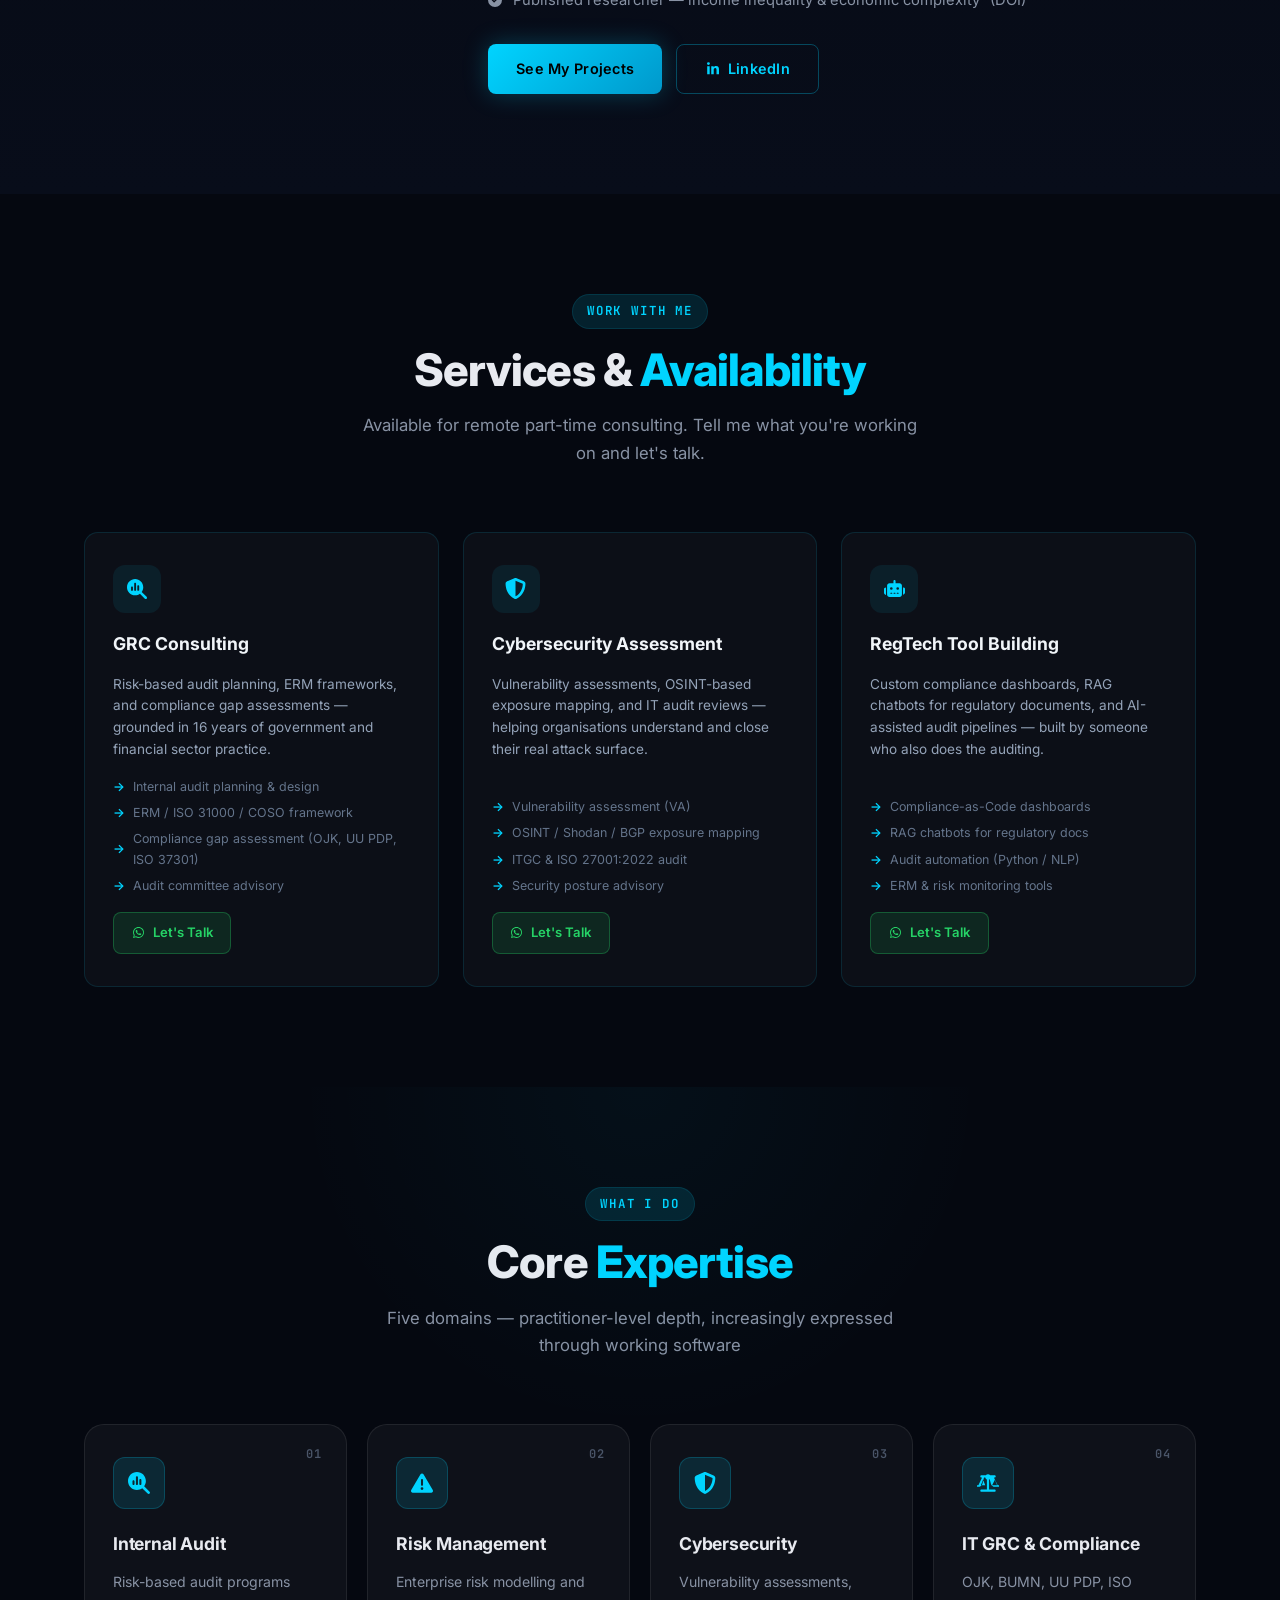
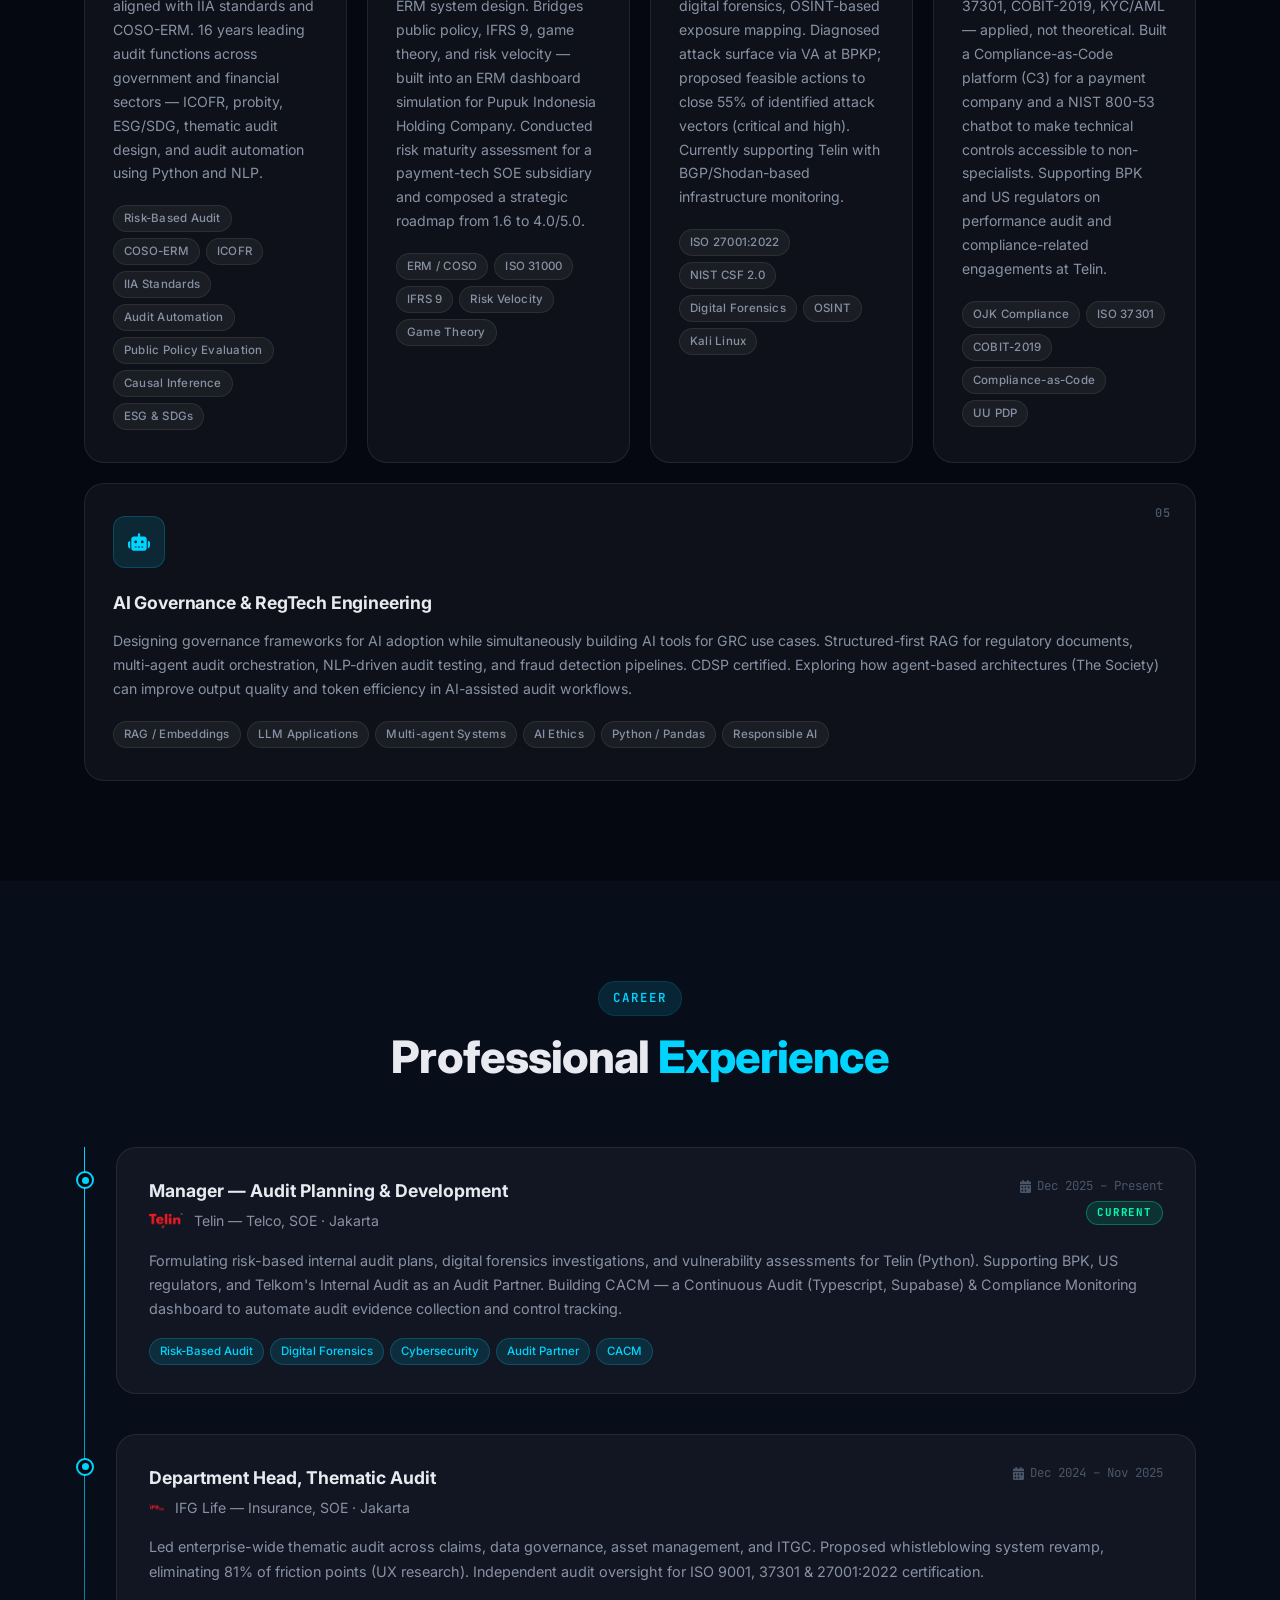
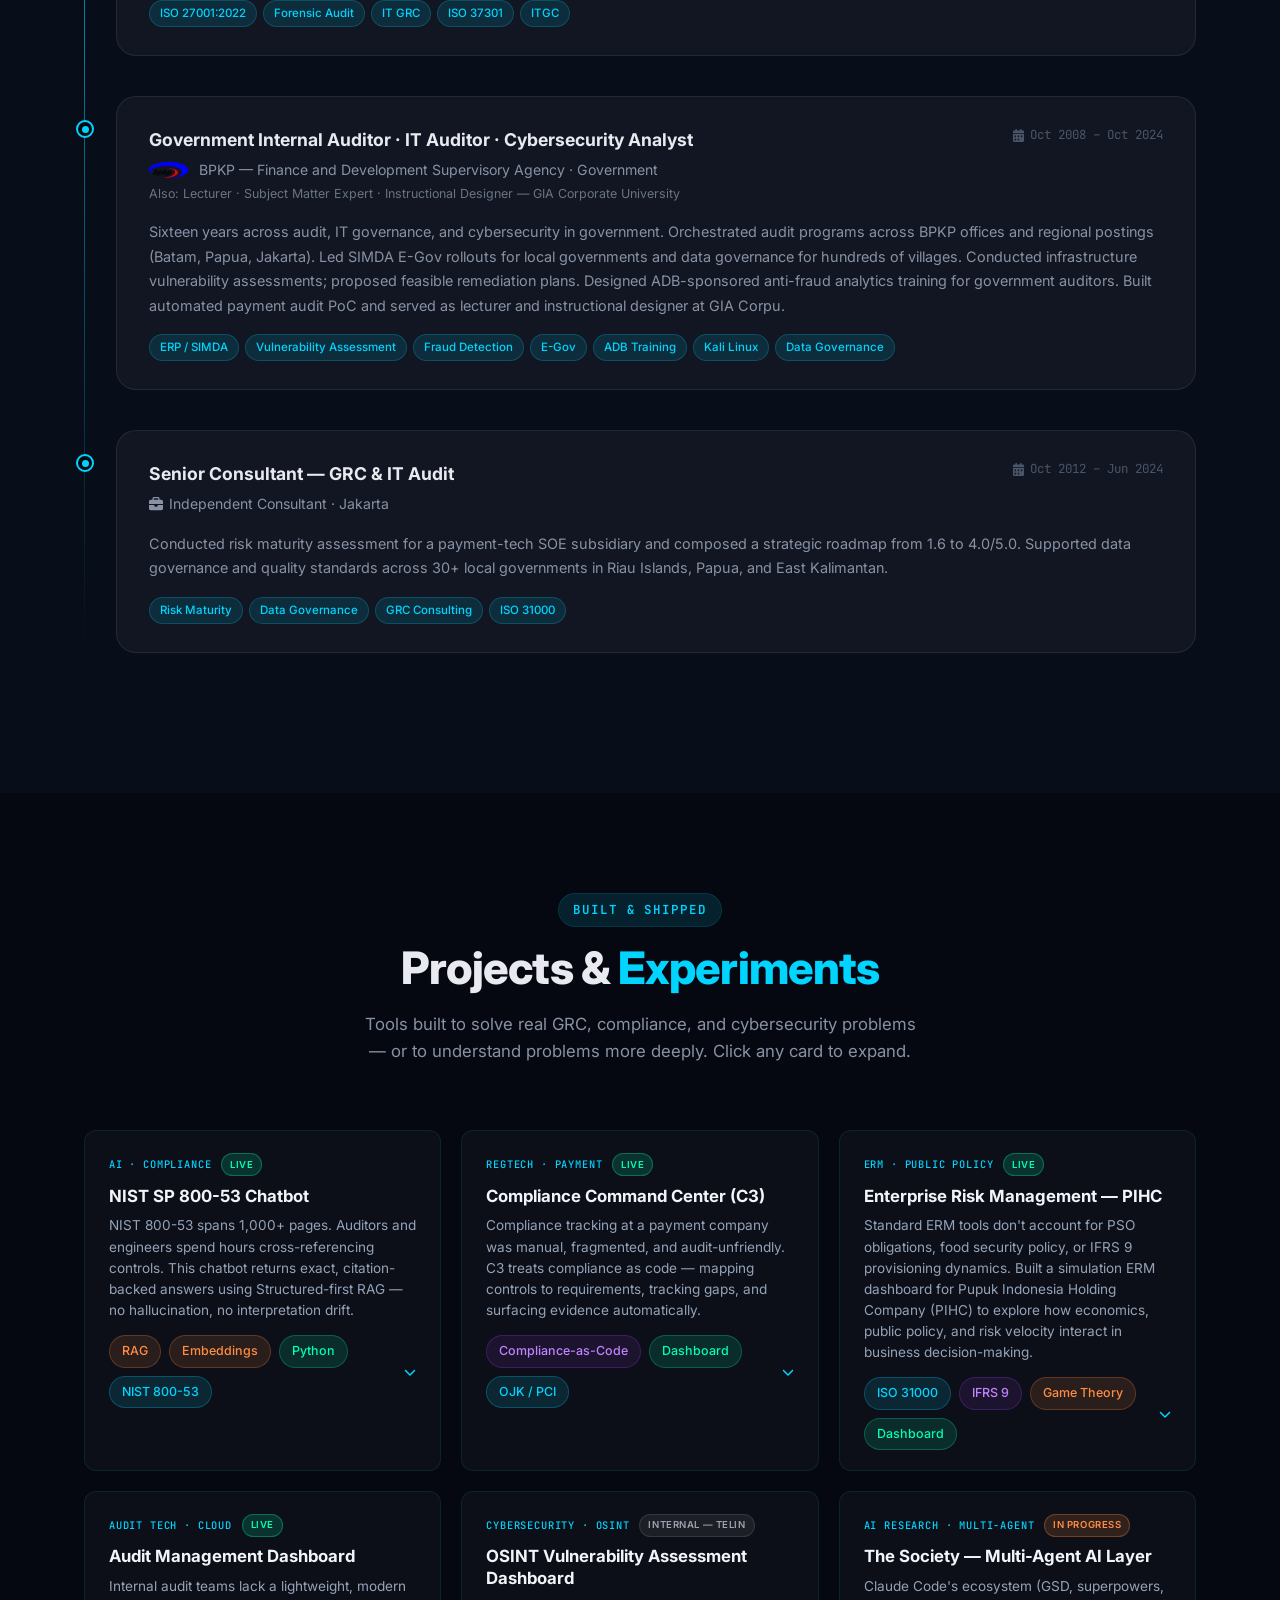
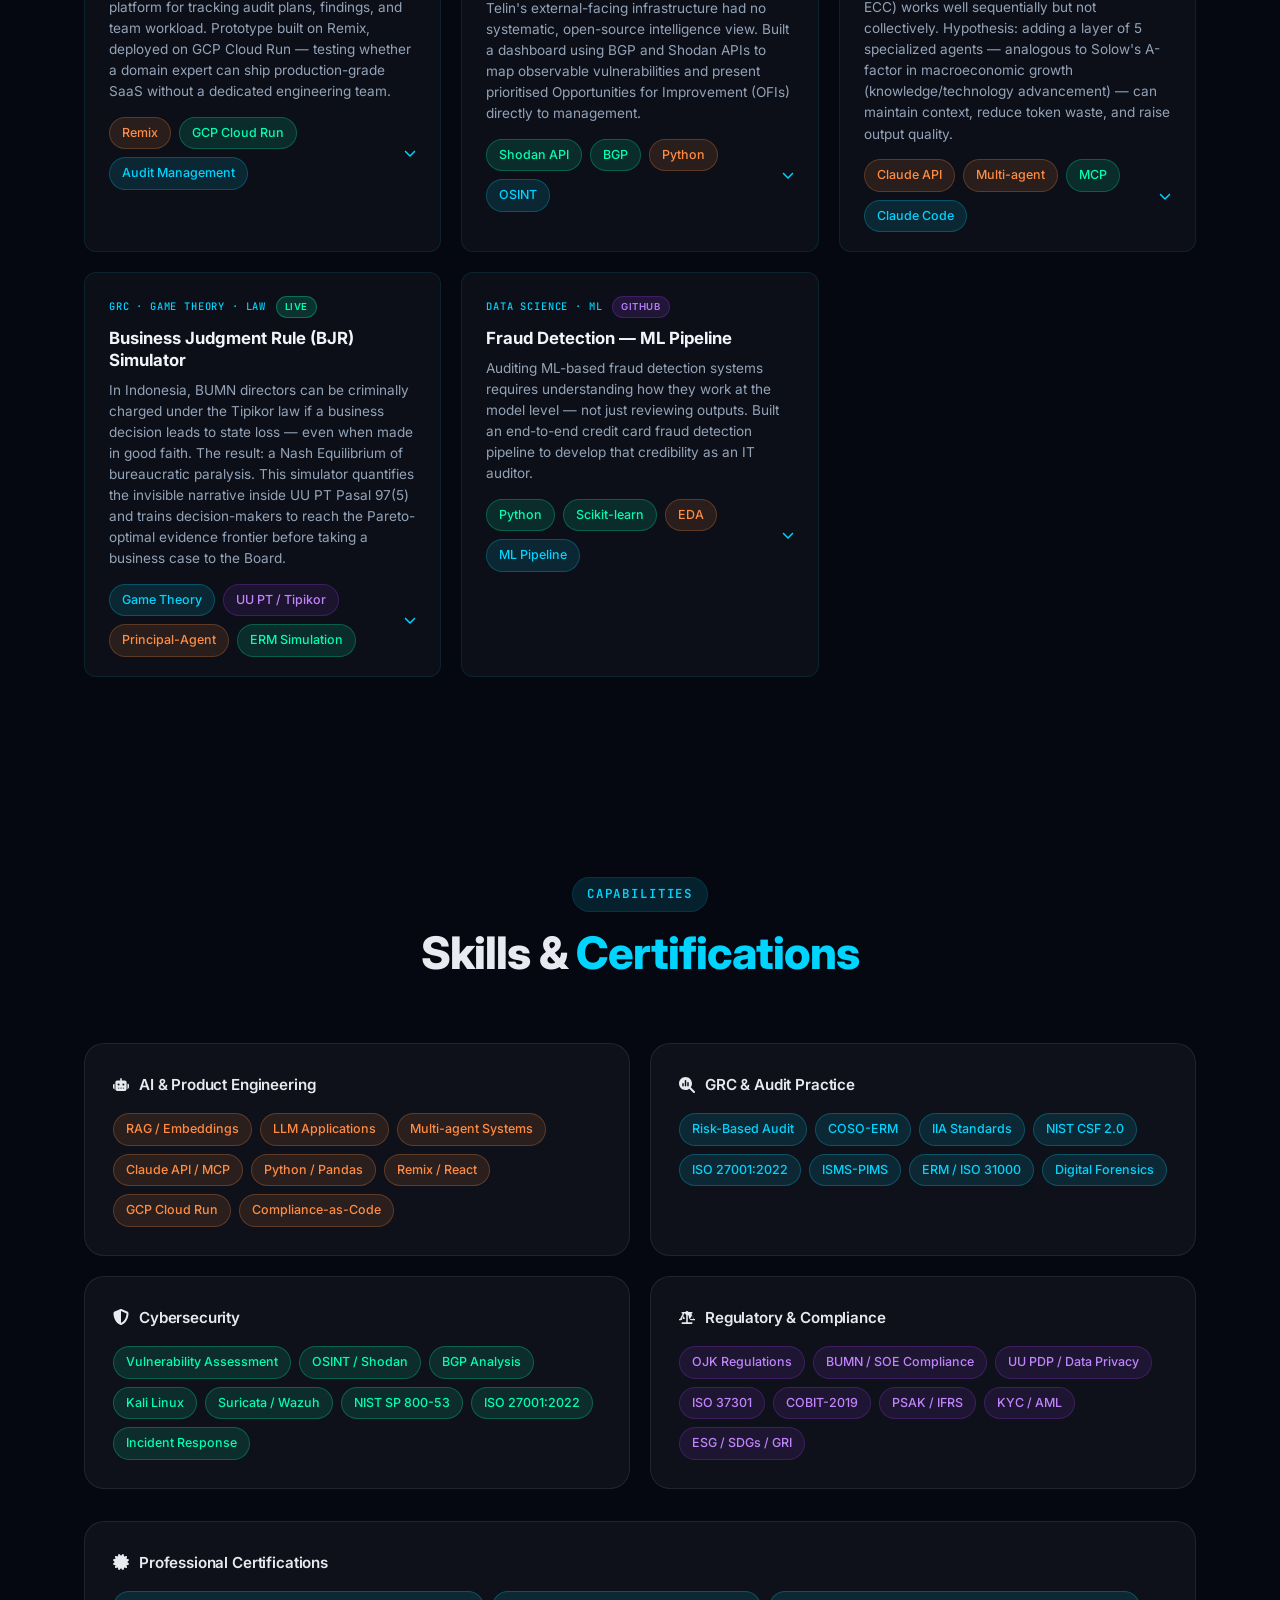
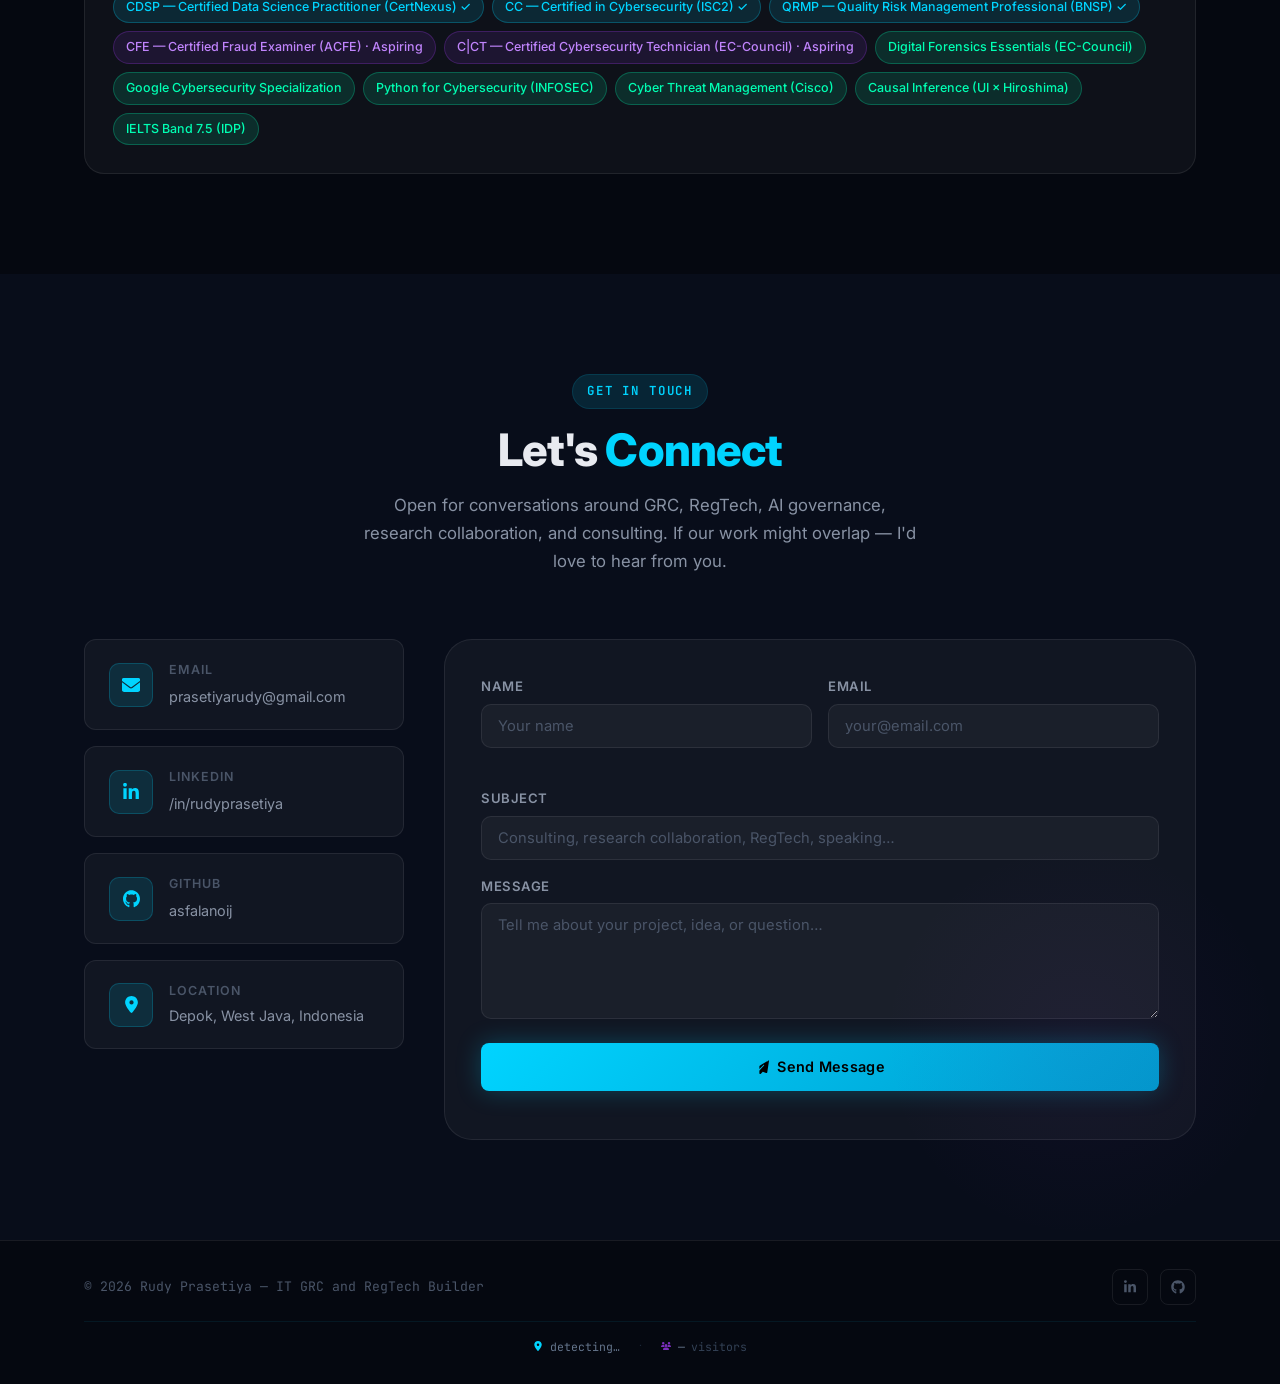
==== commit d445800a: "fix: remove visible hero__eyebrow subtitle below hero name" ====
--- a/index.html
+++ b/index.html
@@ -59,7 +59,7 @@
     rel="stylesheet" media="print" onload="this.media='all'" />
   <noscript><link href="https://fonts.googleapis.com/css2?family=Inter:wght@400;600;700;800&family=JetBrains+Mono:wght@400;500&display=swap" rel="stylesheet" /></noscript>
     <link rel="stylesheet" href="css/icons.css?v=3" />
-    <link rel="stylesheet" href="css/style.css?v=3" />
+    <link rel="stylesheet" href="css/style.css?v=4" />
 </head>
 
 <body>
@@ -117,7 +117,6 @@
         <span class="cred-highlight">CC &mdash; ISC2</span>
         <span class="cred-highlight">QRMP</span>
       </div>
-      <p class="hero__eyebrow">IT GRC and RegTech Builder</p>
       <div class="hero__role">
         <span class="hero__role-static">Internal Auditor &amp;&nbsp;</span>
         <span class="hero__role-type" id="type-el"></span>
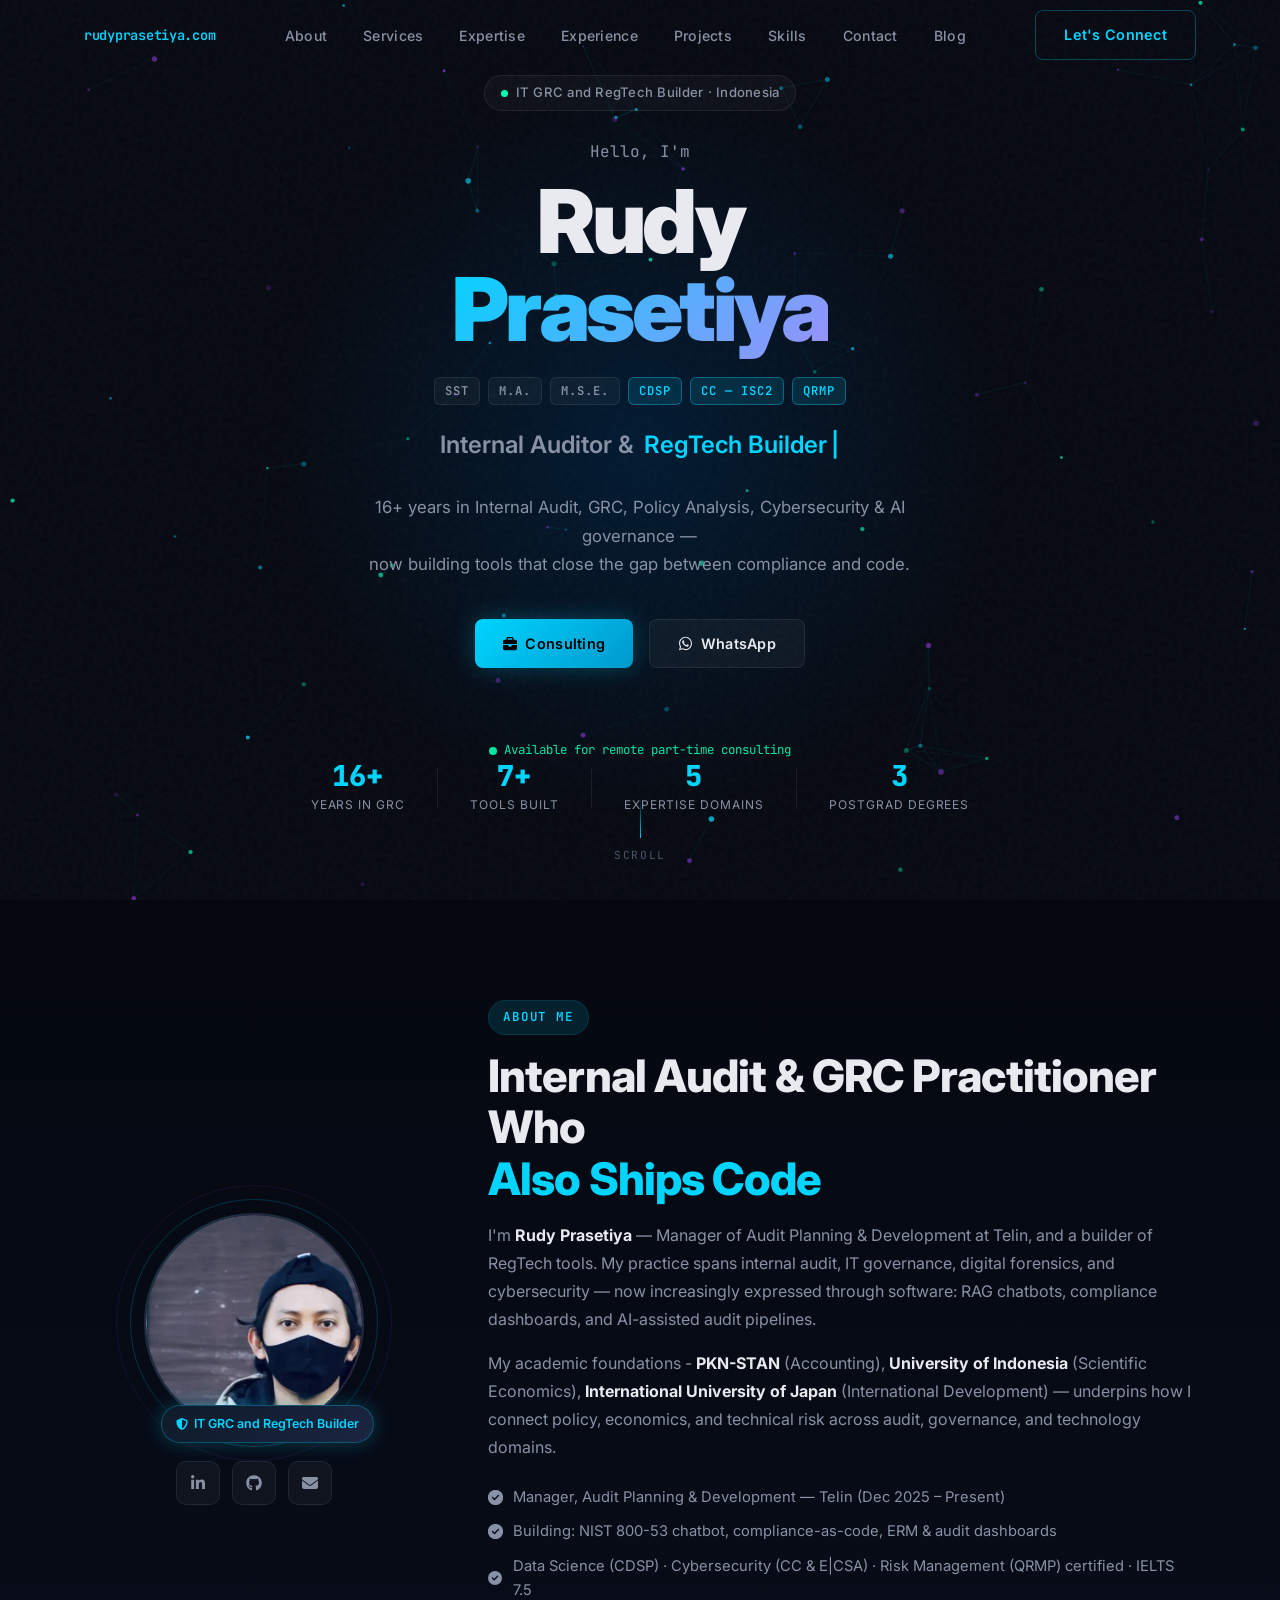
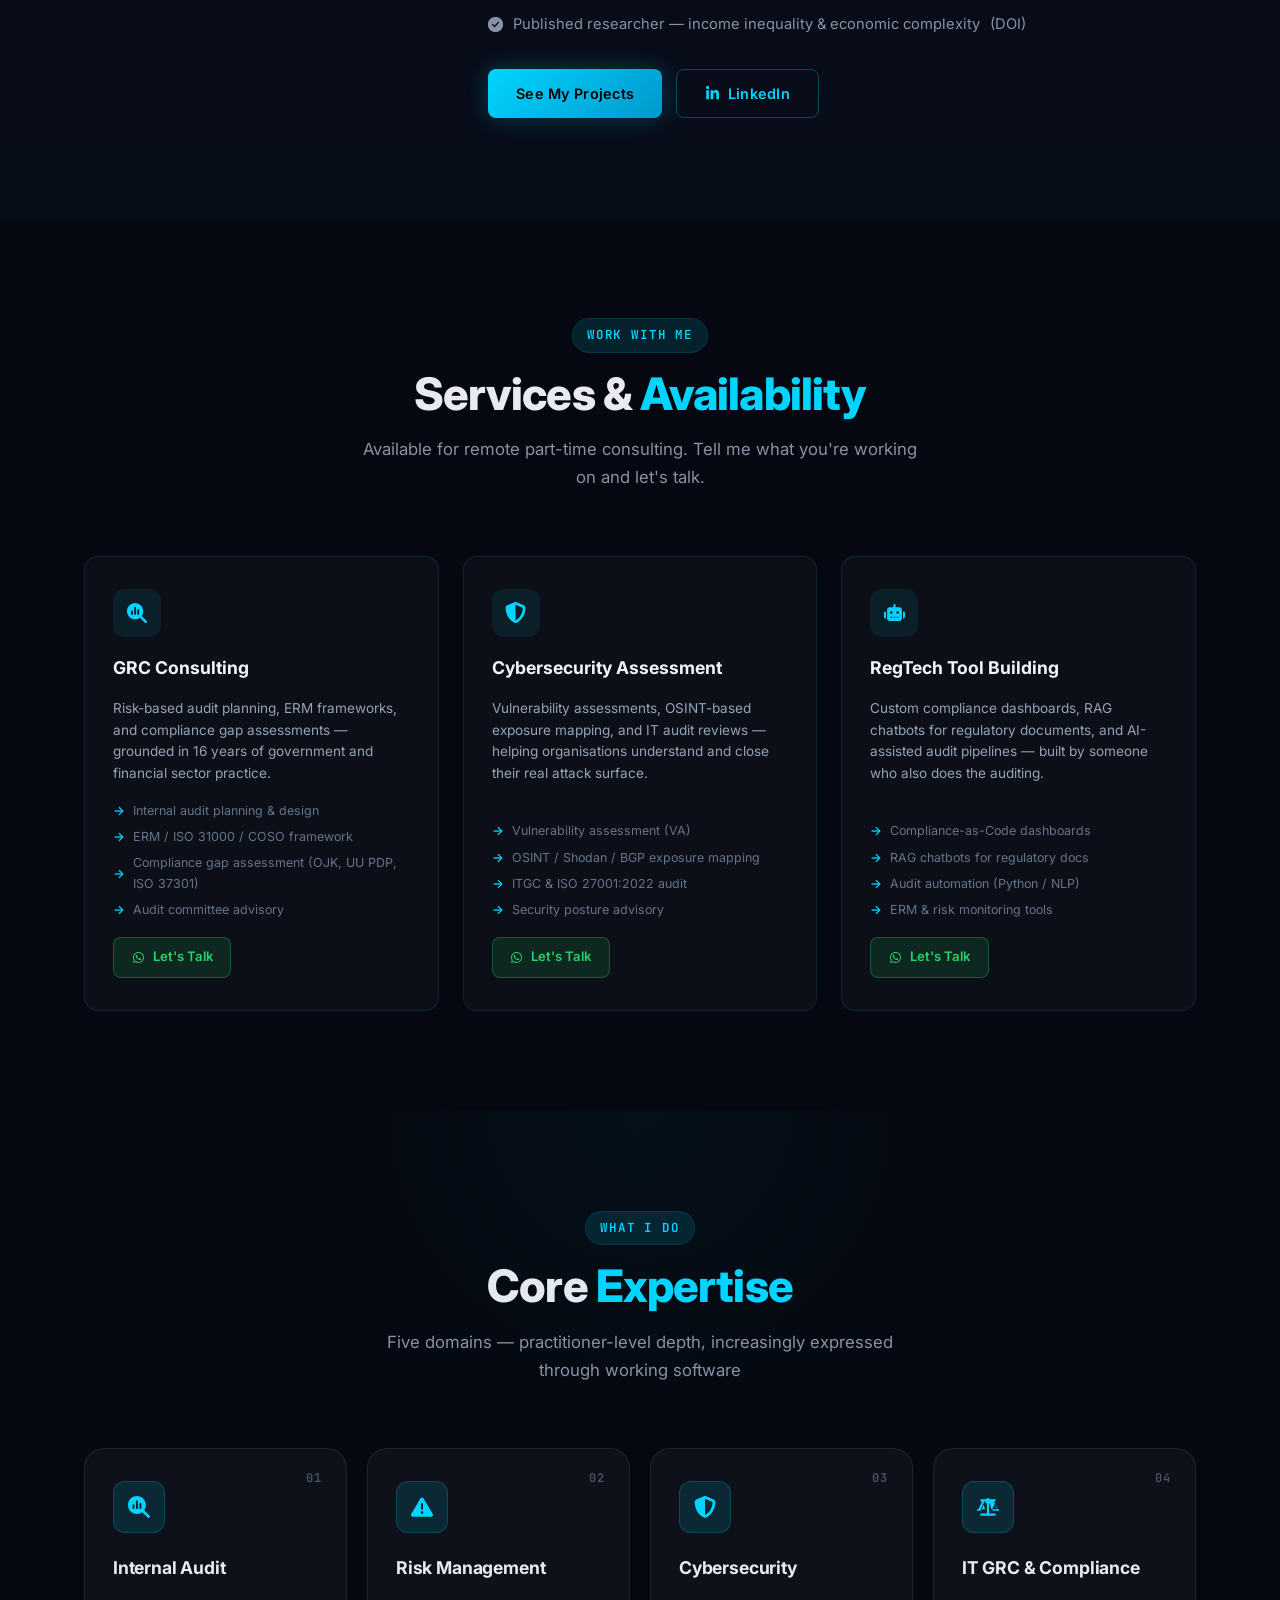
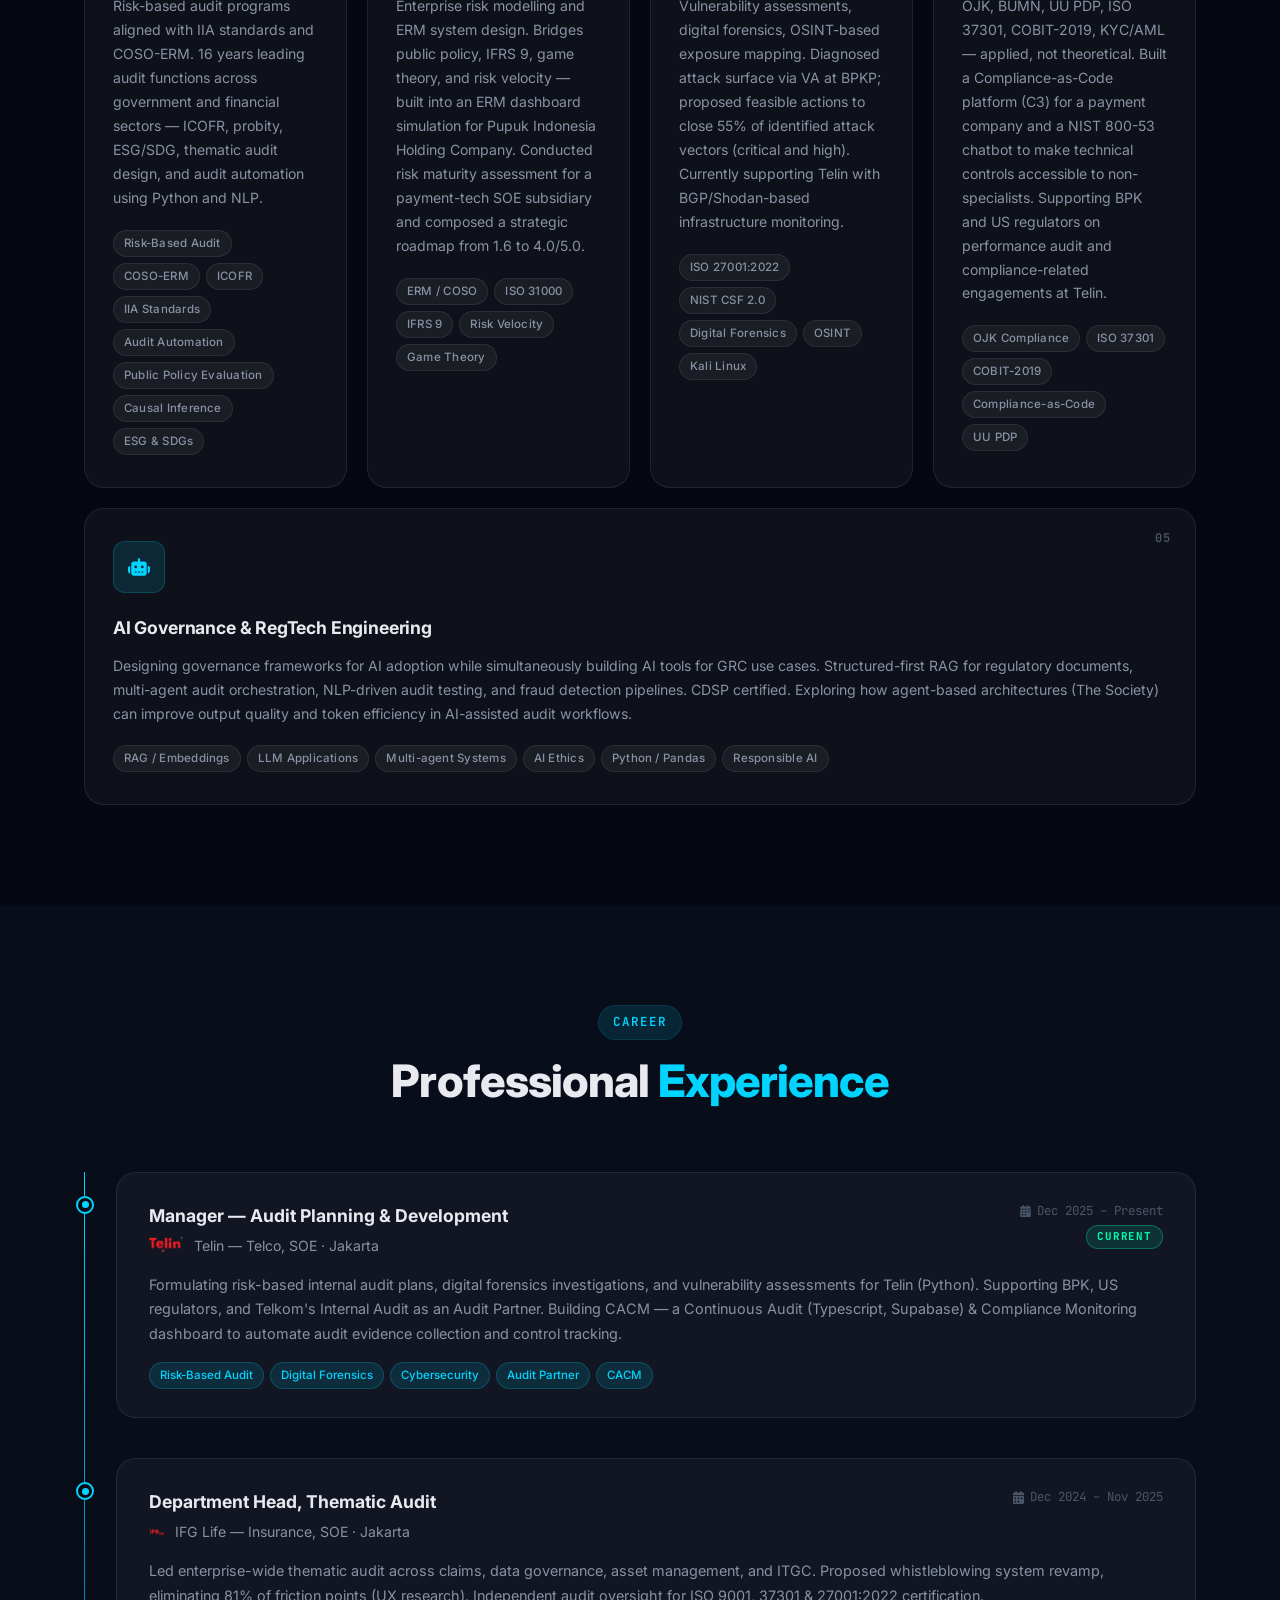
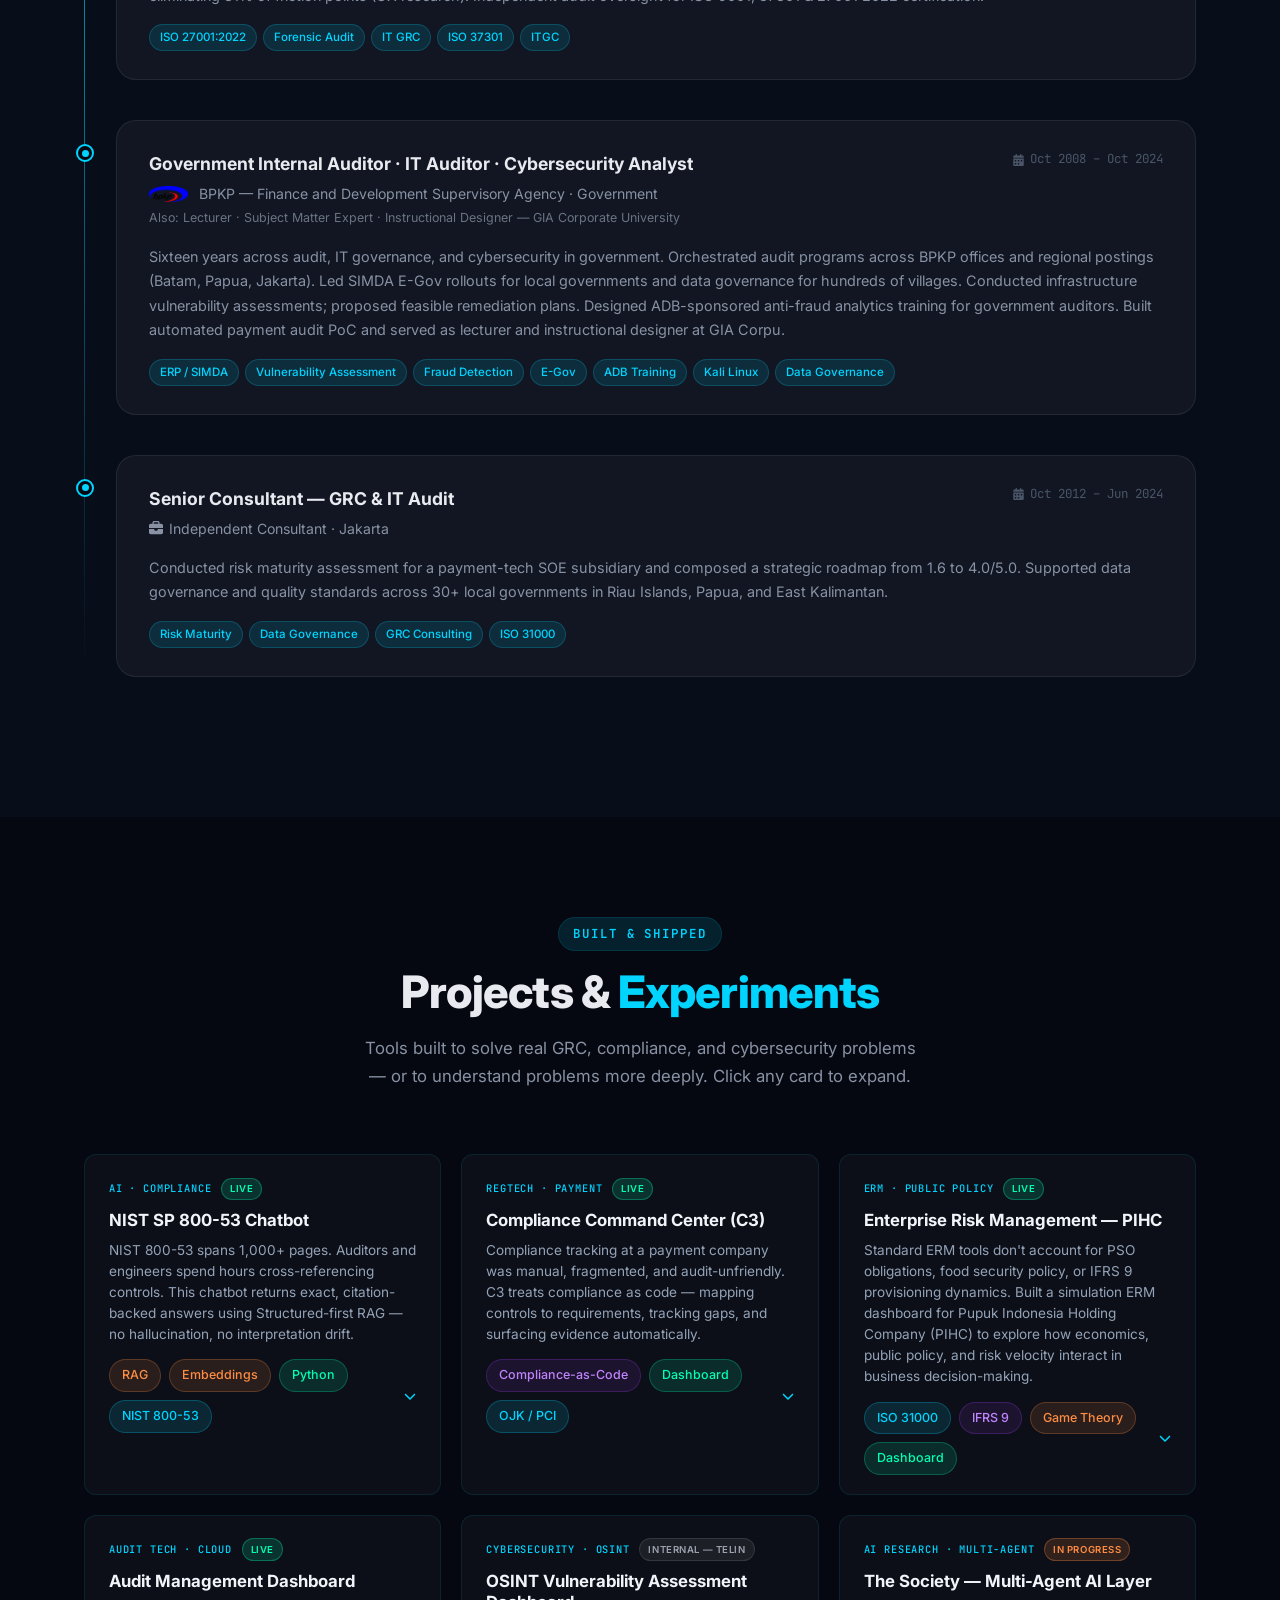
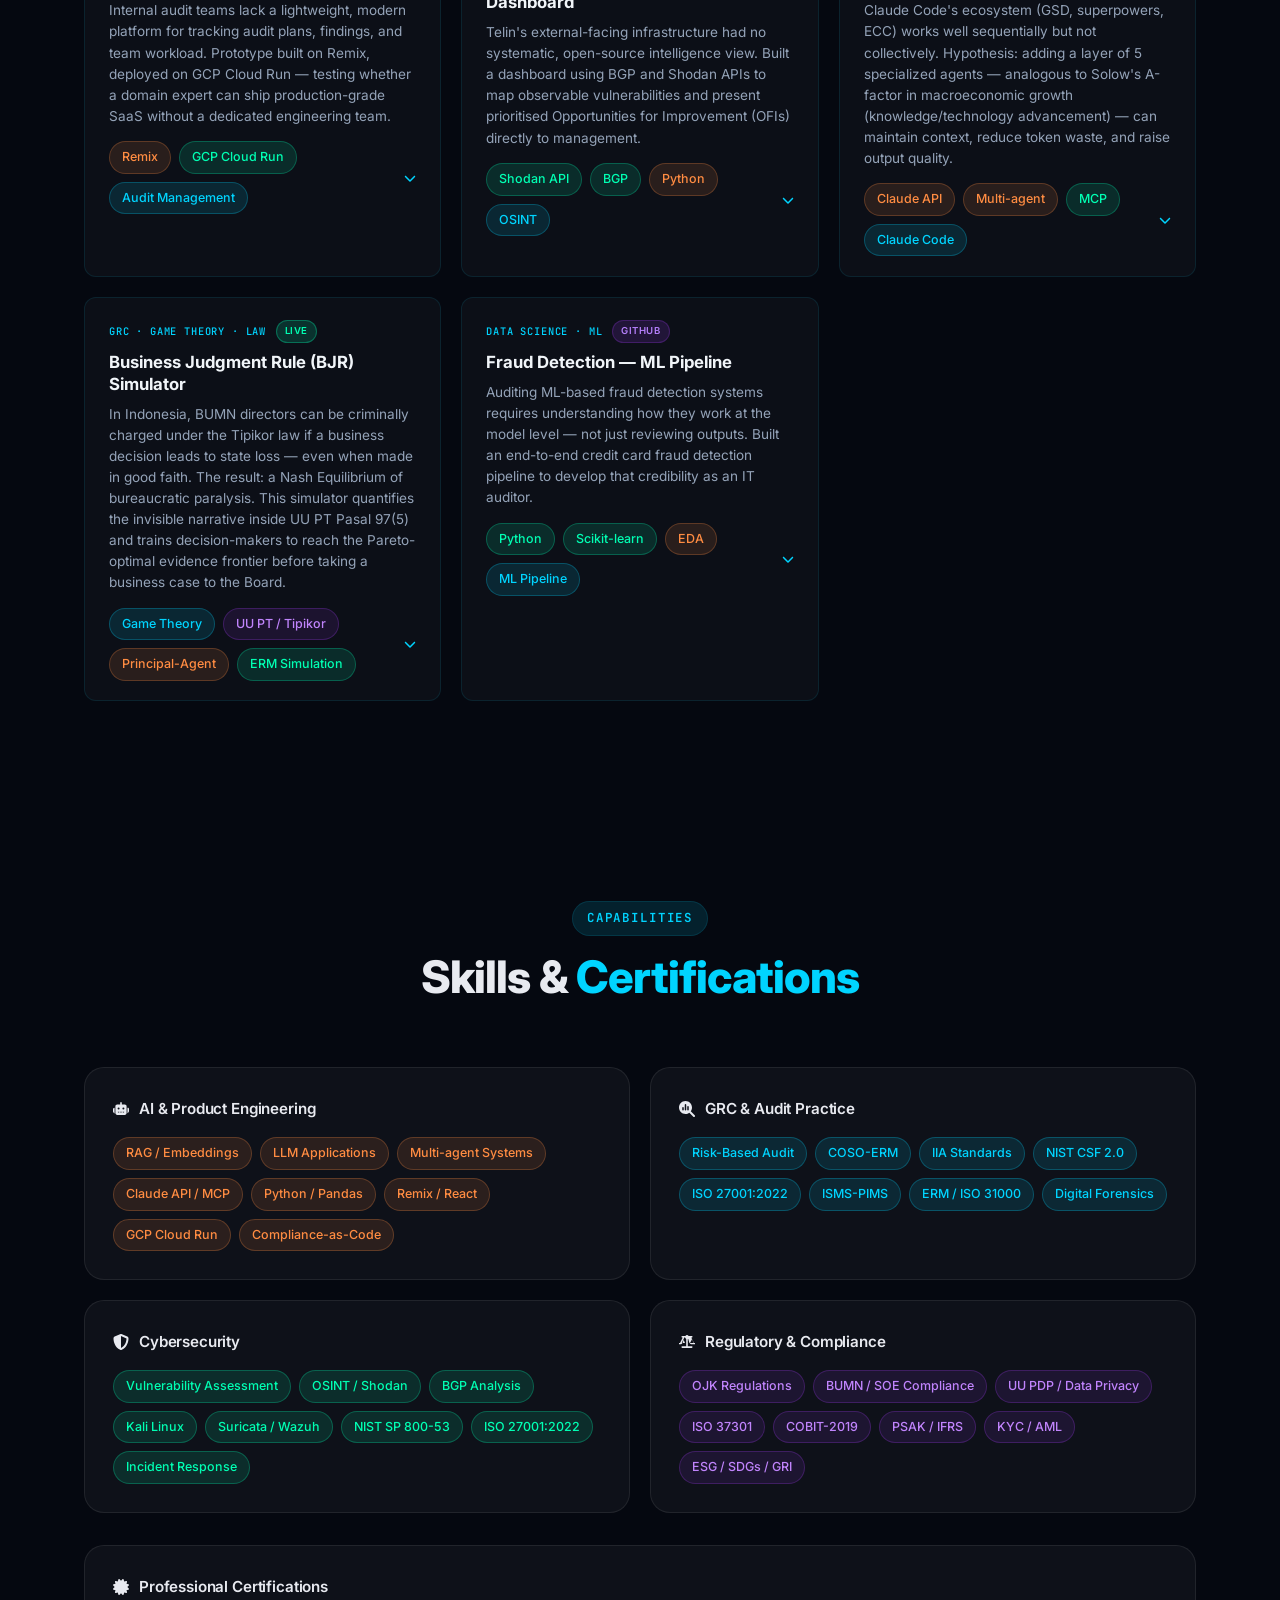
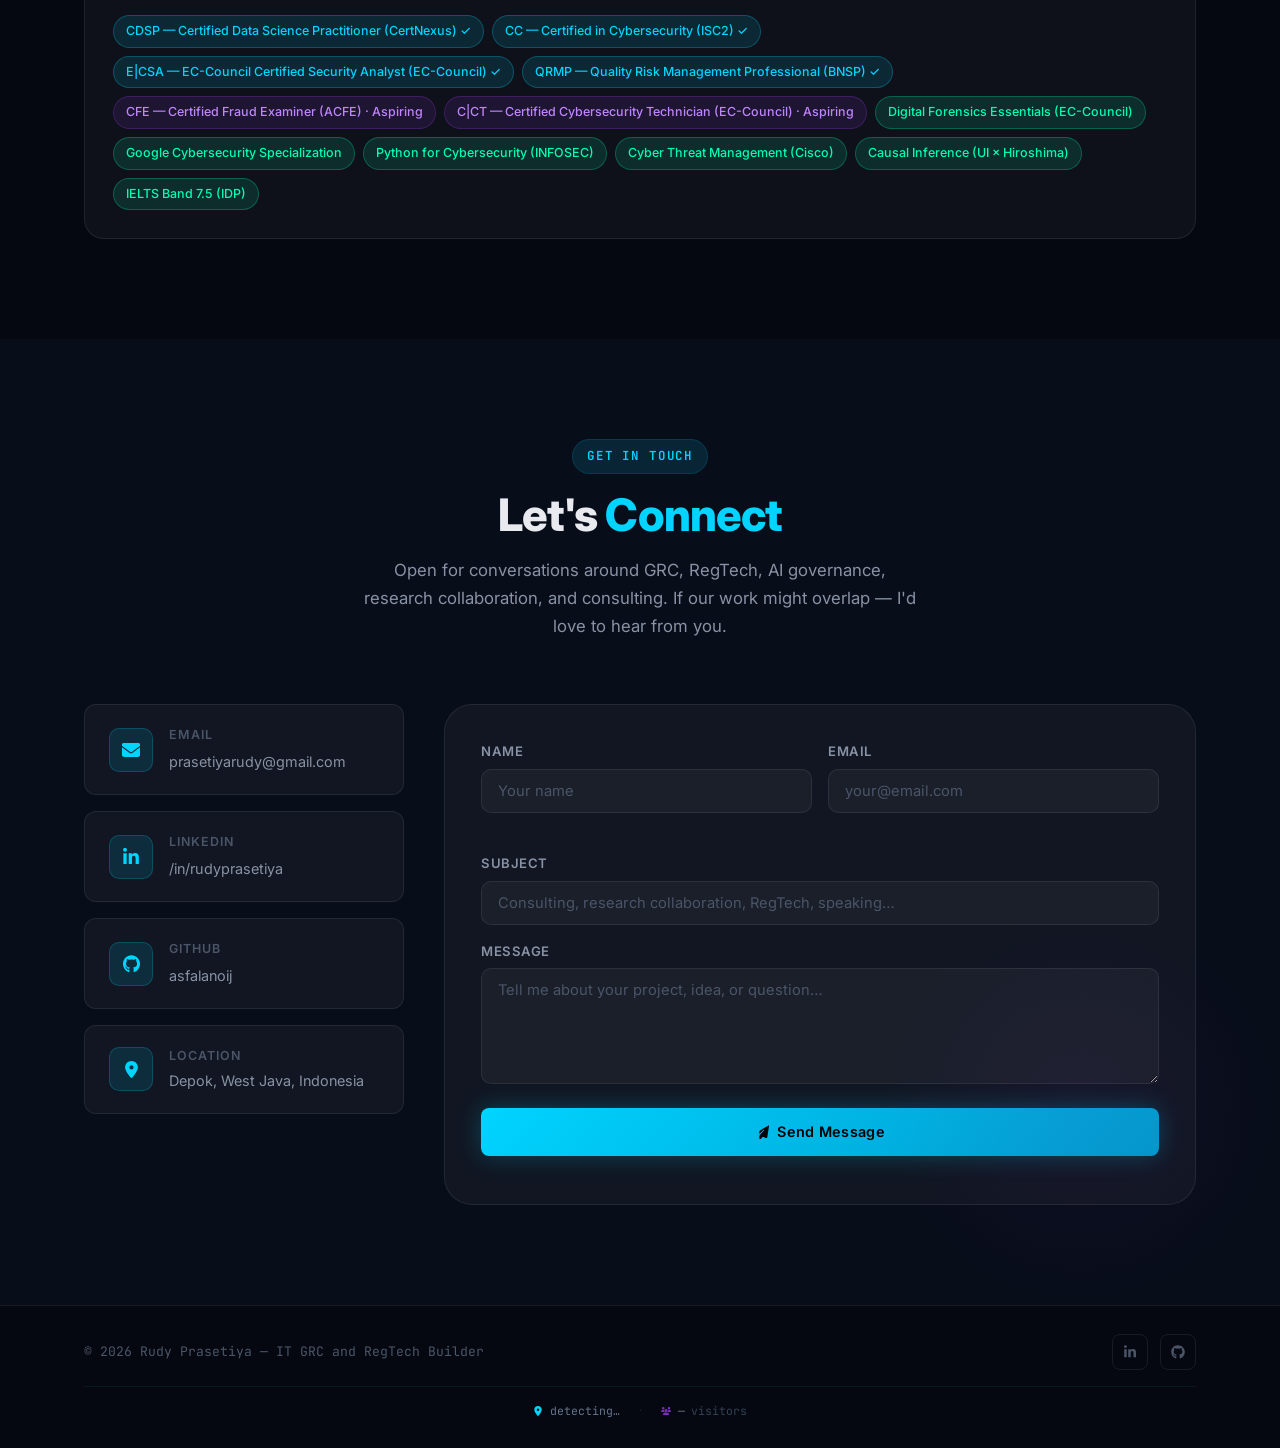
==== commit 27dbf798: "feat: add blog subdomain nav link and E|CSA certification - Blog link (blog.rudyprasetiya.com) added" ====
--- a/index.html
+++ b/index.html
@@ -79,6 +79,7 @@
         <li><a href="#projects" class="nav__link">Projects</a></li>
         <li><a href="#skills" class="nav__link">Skills</a></li>
         <li><a href="#contact" class="nav__link">Contact</a></li>
+        <li><a href="https://blog.rudyprasetiya.com" class="nav__link" target="_blank" rel="noopener">Blog</a></li>
       </ul>
       <a href="#contact" class="btn btn-outline nav__cta">Let's Connect</a>
       <button class="nav__burger" id="burger" aria-label="Menu">
@@ -95,6 +96,7 @@
     <a href="#projects" class="drawer__link">Projects</a>
     <a href="#skills" class="drawer__link">Skills</a>
     <a href="#contact" class="drawer__link">Contact</a>
+    <a href="https://blog.rudyprasetiya.com" class="drawer__link" target="_blank" rel="noopener">Blog</a>
   </div>
 
   <!-- ── Hero ───────────────────────────────────── -->
@@ -209,7 +211,7 @@
               Present)</li>
             <li><span class="fa-icon fa-icon-circle-check"></span> Building: NIST 800-53 chatbot, compliance-as-code, ERM &amp; audit
               dashboards</li>
-            <li><span class="fa-icon fa-icon-circle-check"></span> Data Science (CDSP) &middot; Cybersecurity (CC) &middot; Risk
+            <li><span class="fa-icon fa-icon-circle-check"></span> Data Science (CDSP) &middot; Cybersecurity (CC &amp; E|CSA) &middot; Risk
               Management (QRMP) certified &middot; IELTS 7.5
             </li>
             <li><span class="fa-icon fa-icon-circle-check"></span> Published researcher — income inequality &amp; economic complexity
@@ -894,6 +896,7 @@
           <div class="skill-tags">
             <span class="stag stag-blue">CDSP &mdash; Certified Data Science Practitioner (CertNexus) ✓</span>
             <span class="stag stag-blue">CC &mdash; Certified in Cybersecurity (ISC2) ✓</span>
+            <span class="stag stag-blue">E|CSA &mdash; EC-Council Certified Security Analyst (EC-Council) ✓</span>
             <span class="stag stag-blue">QRMP &mdash; Quality Risk Management Professional (BNSP) ✓</span>
             <span class="stag stag-purple">CFE &mdash; Certified Fraud Examiner (ACFE) &middot; Aspiring</span>
             <span class="stag stag-purple">C|CT &mdash; Certified Cybersecurity Technician (EC-Council) &middot;
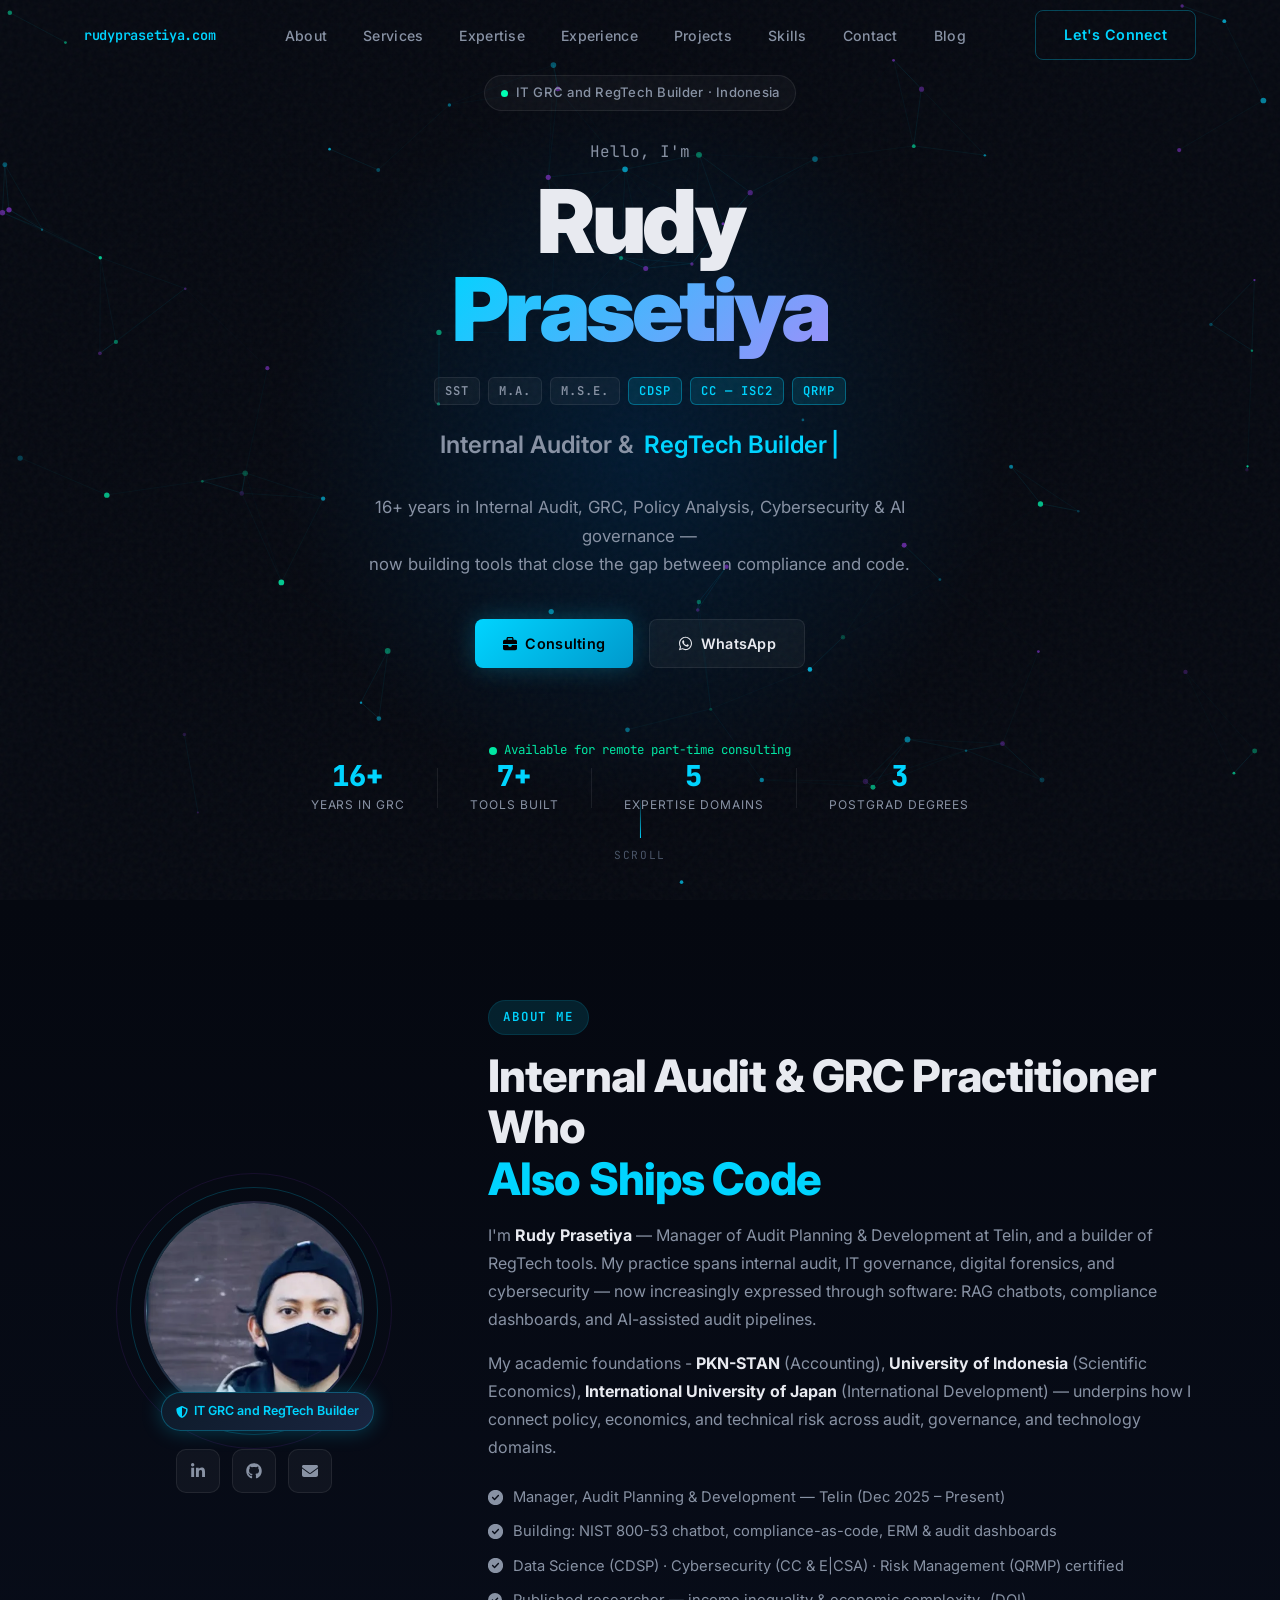
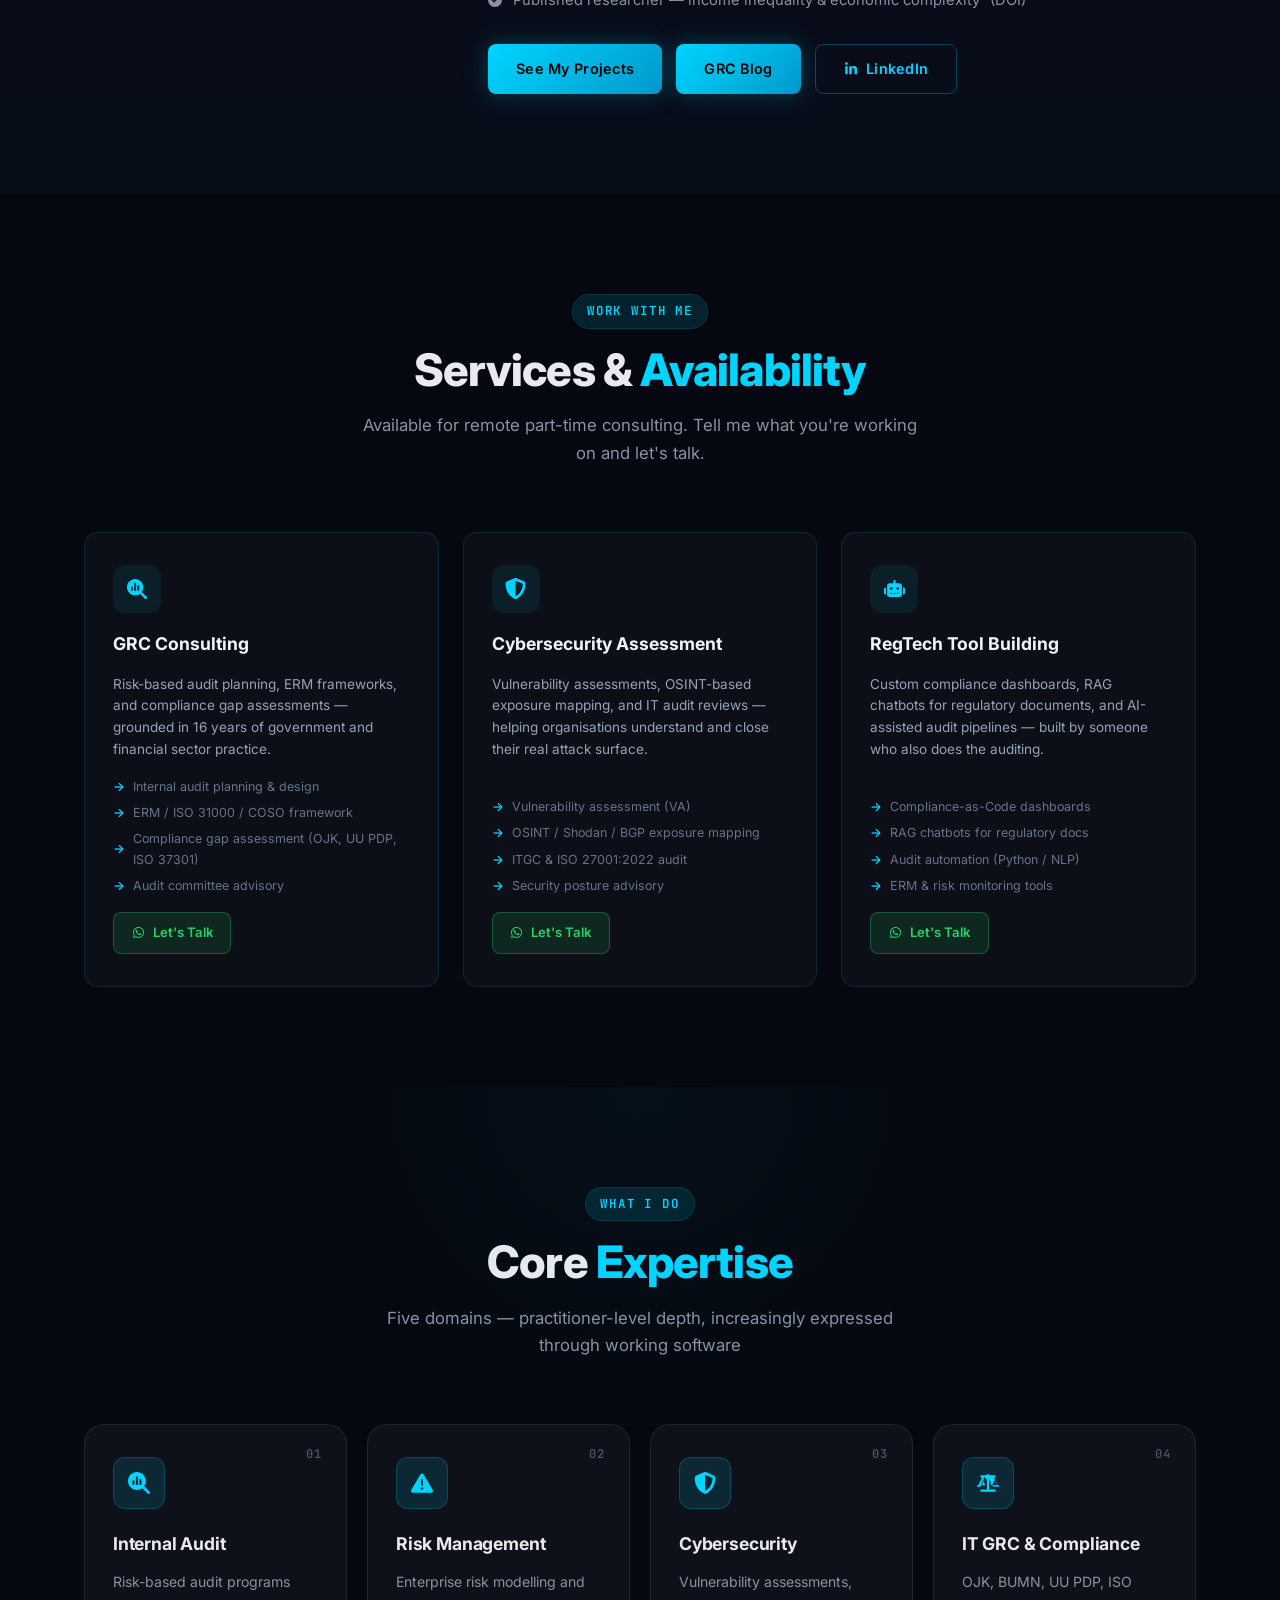
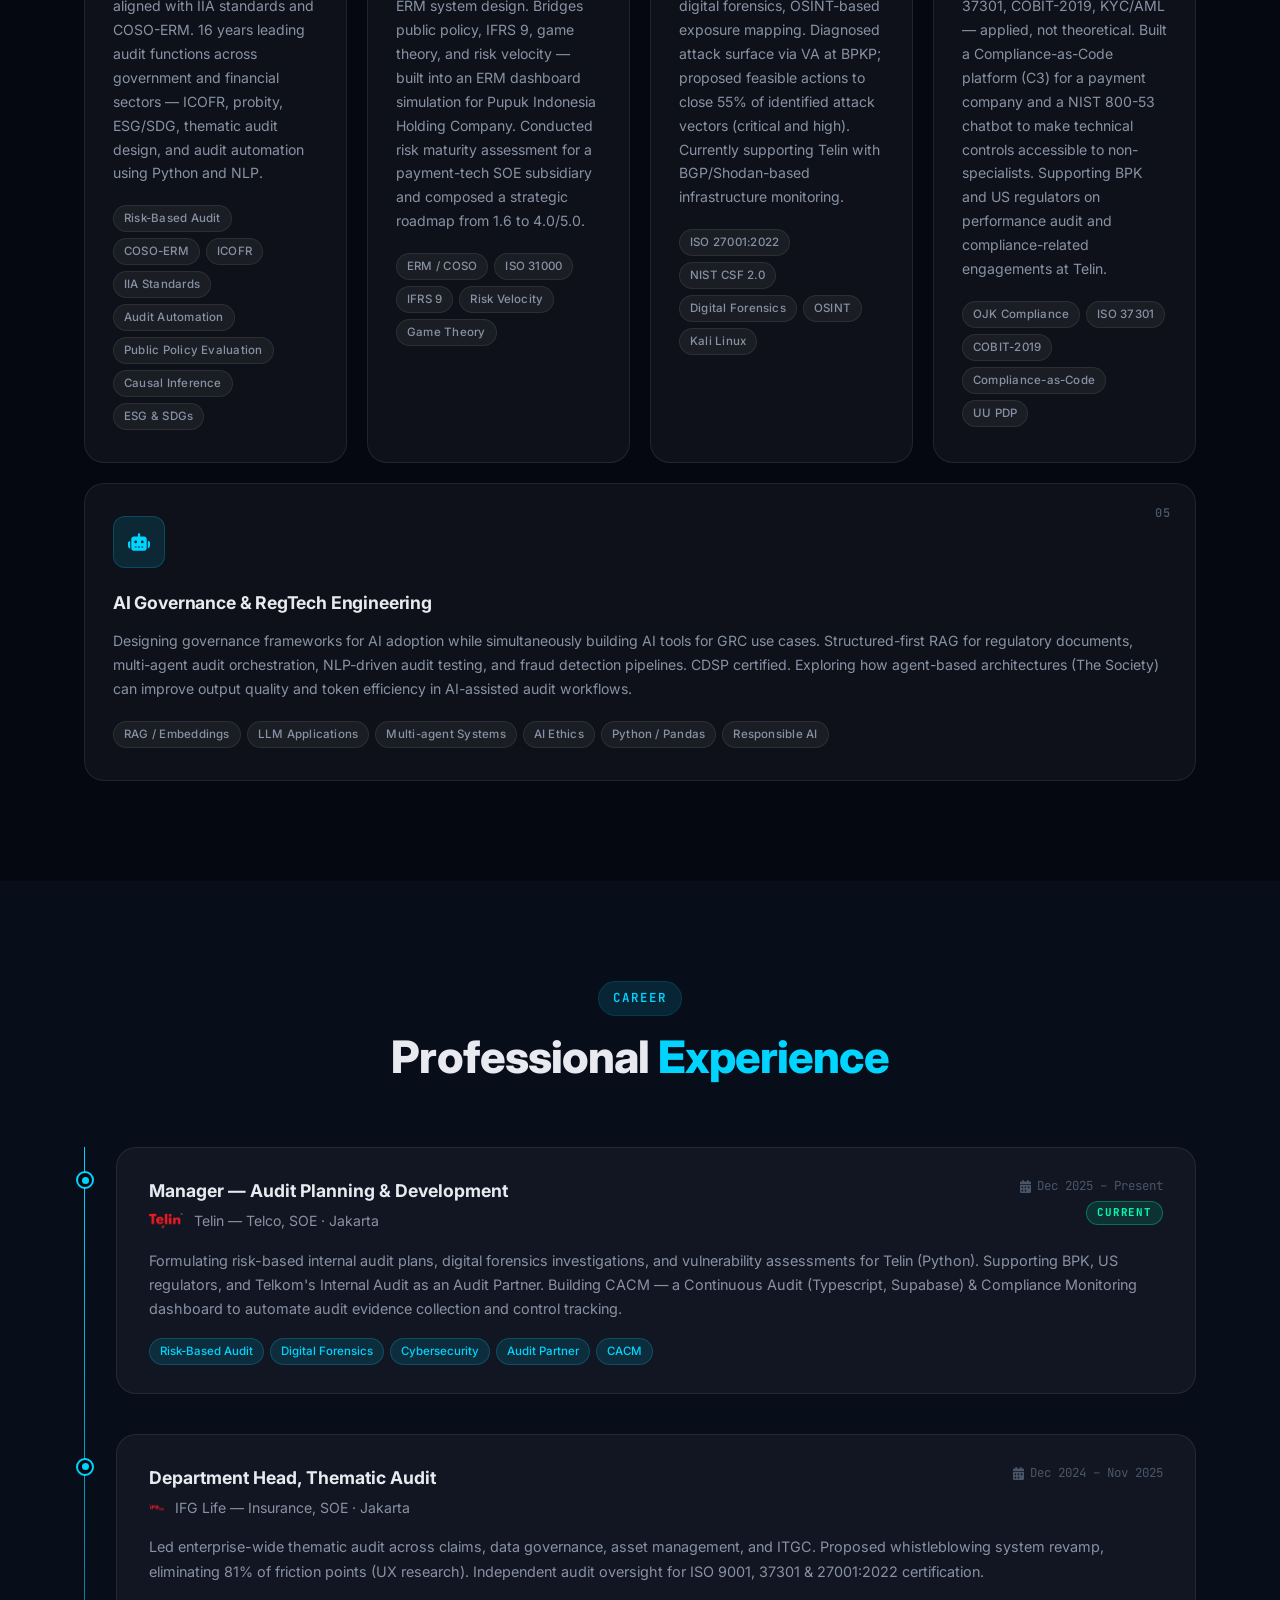
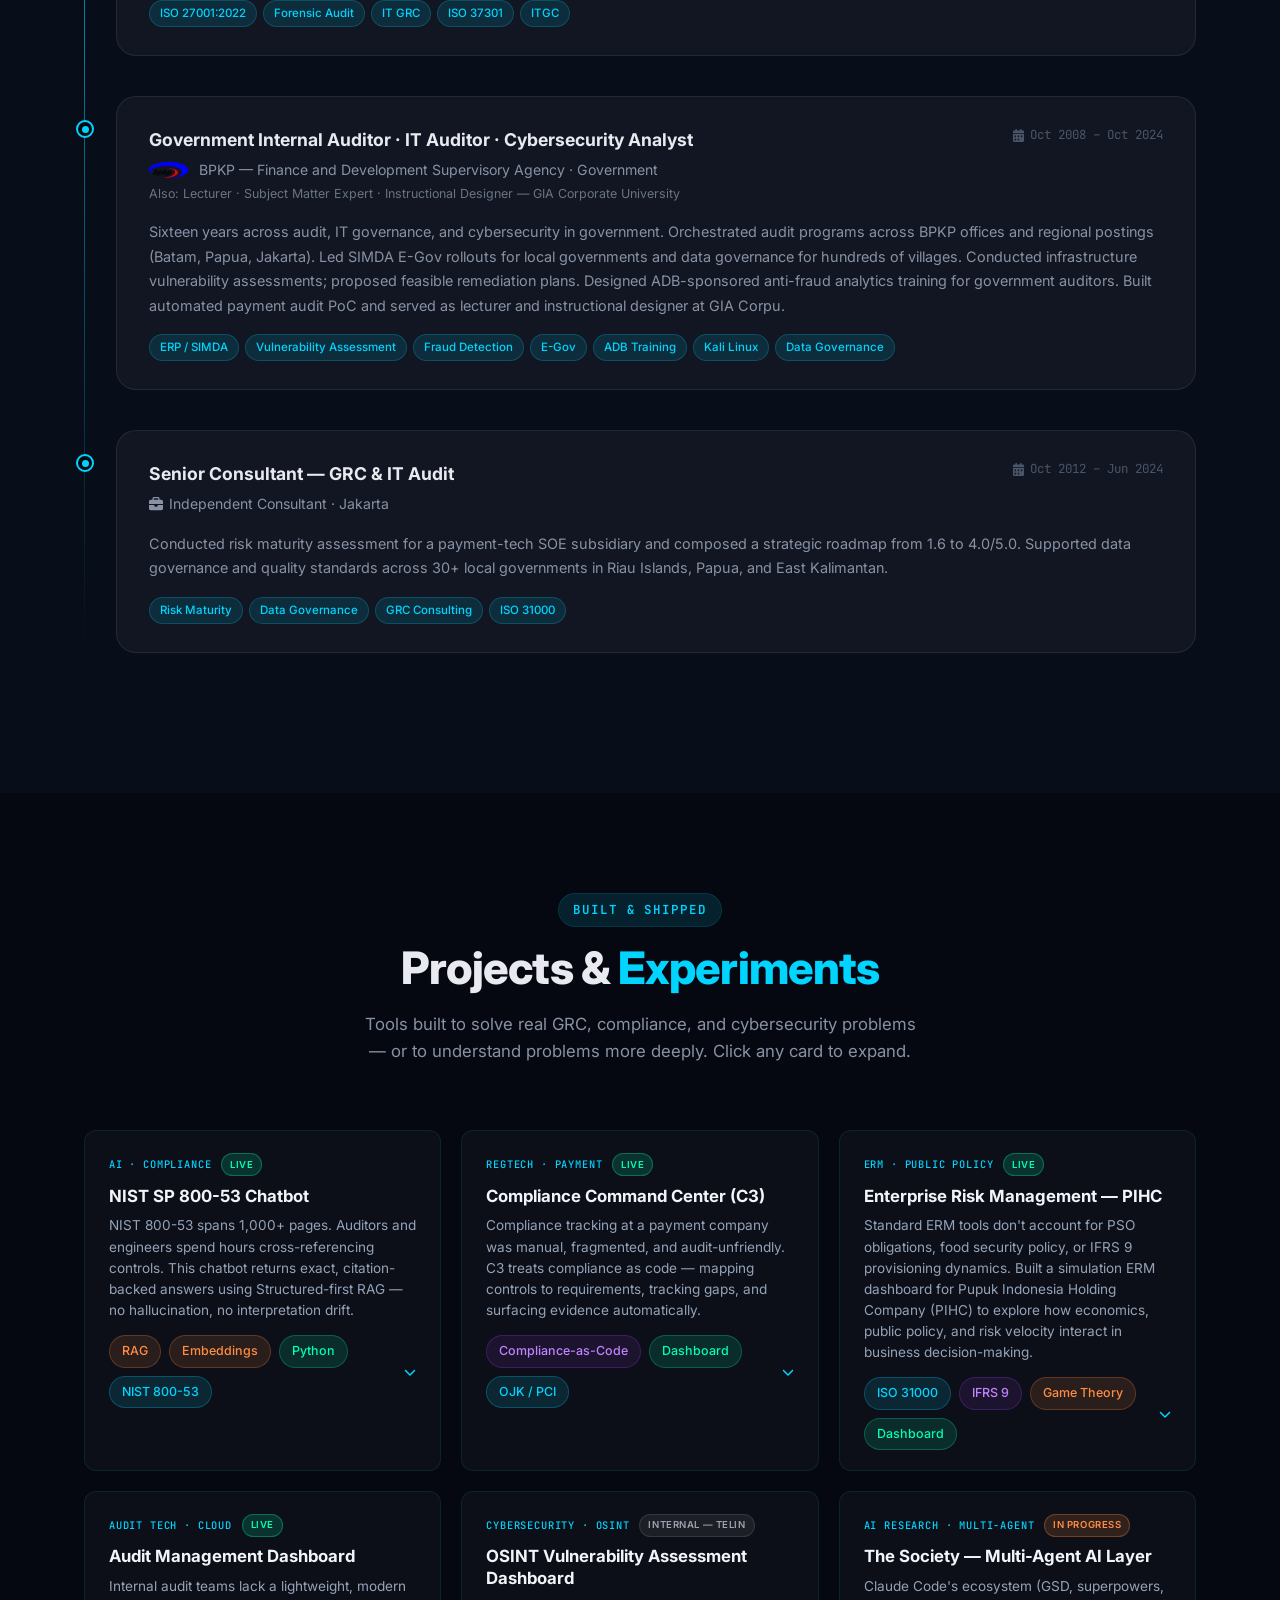
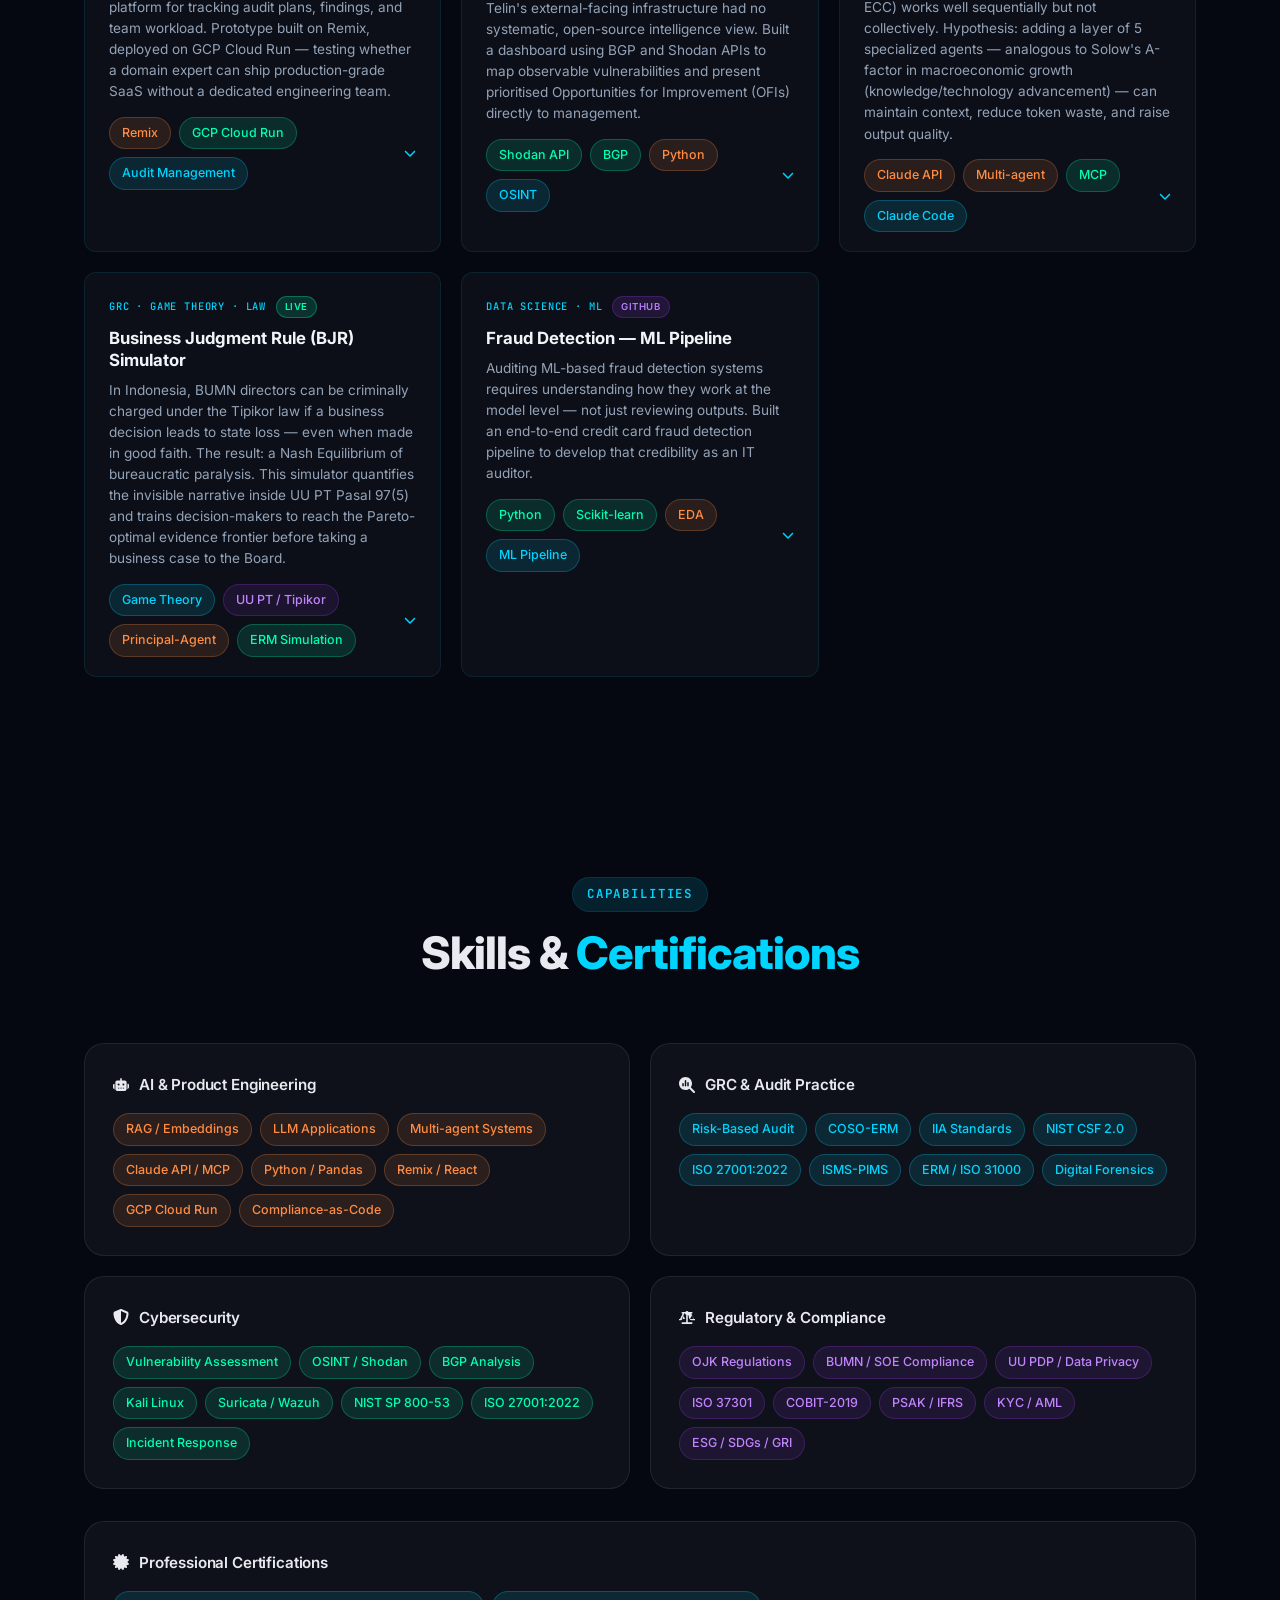
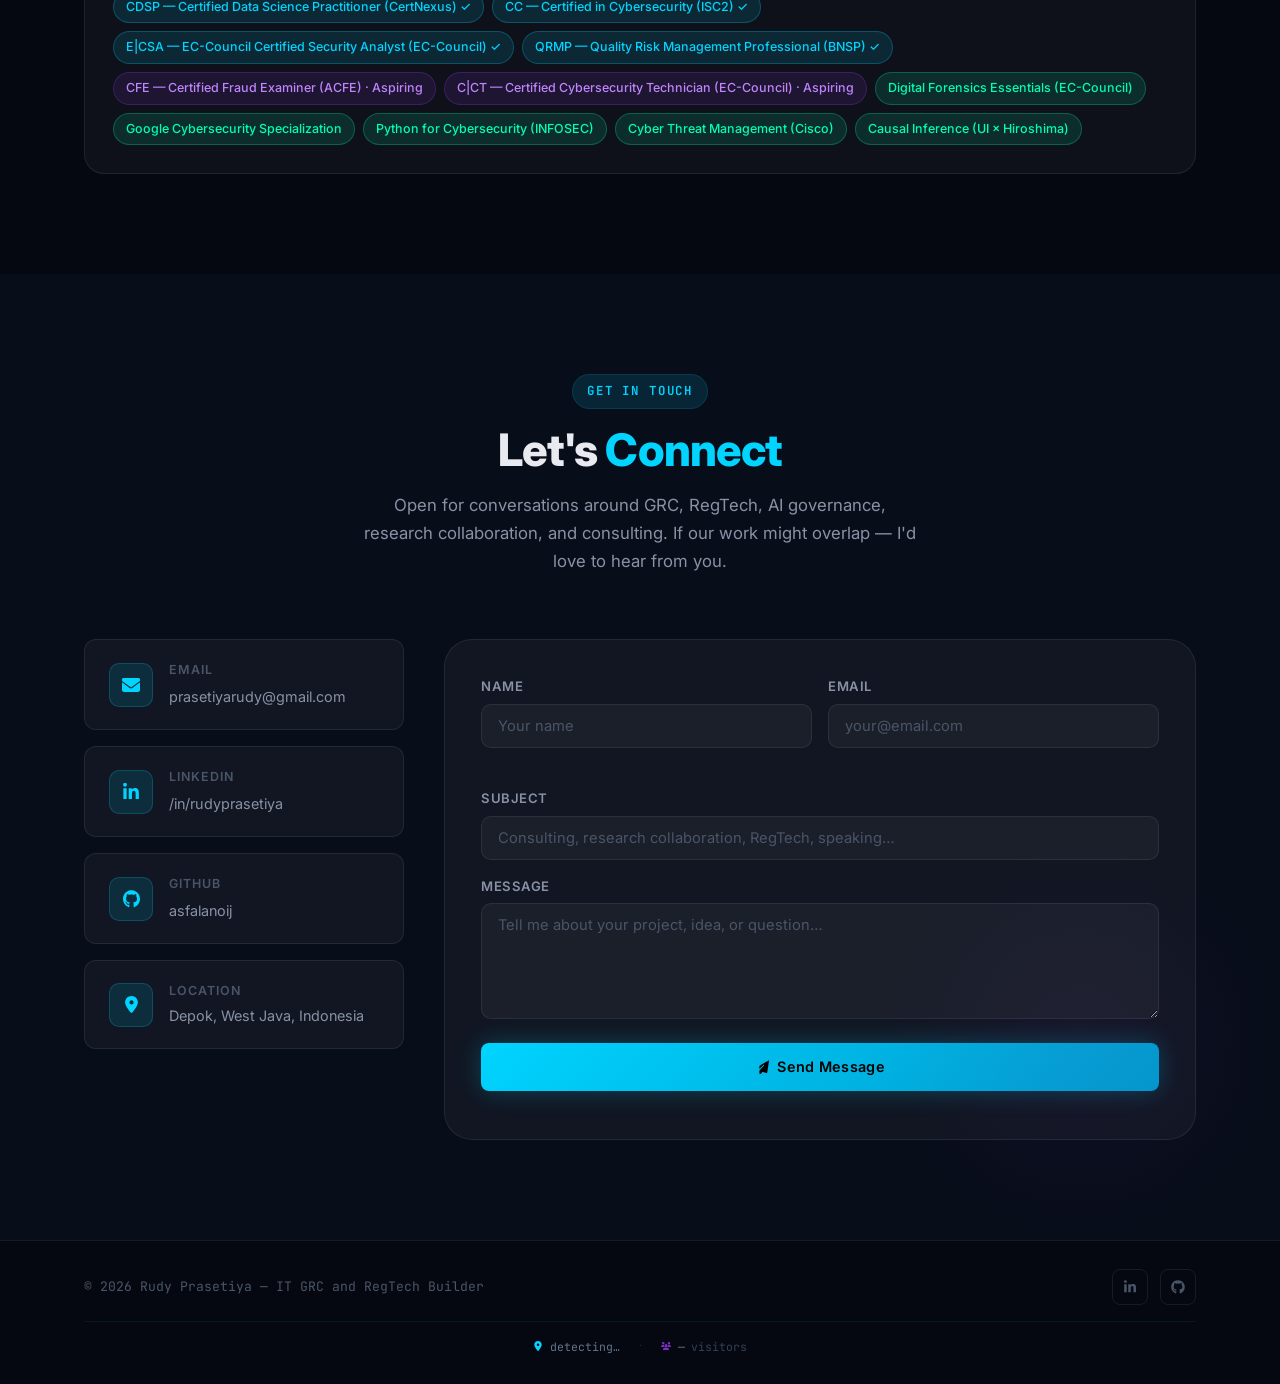
==== commit 8e041970: "feat: remove IELTS, add GRC Blog button to about section - Removed IELTS 7.5 from certifications bul" ====
--- a/index.html
+++ b/index.html
@@ -212,7 +212,7 @@
             <li><span class="fa-icon fa-icon-circle-check"></span> Building: NIST 800-53 chatbot, compliance-as-code, ERM &amp; audit
               dashboards</li>
             <li><span class="fa-icon fa-icon-circle-check"></span> Data Science (CDSP) &middot; Cybersecurity (CC &amp; E|CSA) &middot; Risk
-              Management (QRMP) certified &middot; IELTS 7.5
+              Management (QRMP) certified
             </li>
             <li><span class="fa-icon fa-icon-circle-check"></span> Published researcher — income inequality &amp; economic complexity
               <a href="https://doi.org/10.36574/jpp.v5i3.213" target="_blank" rel="noopener">(DOI)</a>
@@ -220,6 +220,7 @@
           </ul>
           <div class="about__cta">
             <a href="#projects" class="btn btn-primary">See My Projects</a>
+            <a href="https://blog.rudyprasetiya.com" target="_blank" rel="noopener" class="btn btn-primary">GRC Blog</a>
             <a href="https://www.linkedin.com/in/rudyprasetiya" target="_blank" rel="noopener" class="btn btn-outline">
               <span class="fa-icon fa-icon-linkedin-in"></span> LinkedIn
             </a>
@@ -906,7 +907,6 @@
             <span class="stag stag-teal">Python for Cybersecurity (INFOSEC)</span>
             <span class="stag stag-teal">Cyber Threat Management (Cisco)</span>
             <span class="stag stag-teal">Causal Inference (UI &times; Hiroshima)</span>
-            <span class="stag stag-teal">IELTS Band 7.5 (IDP)</span>
           </div>
         </div>
       </div>
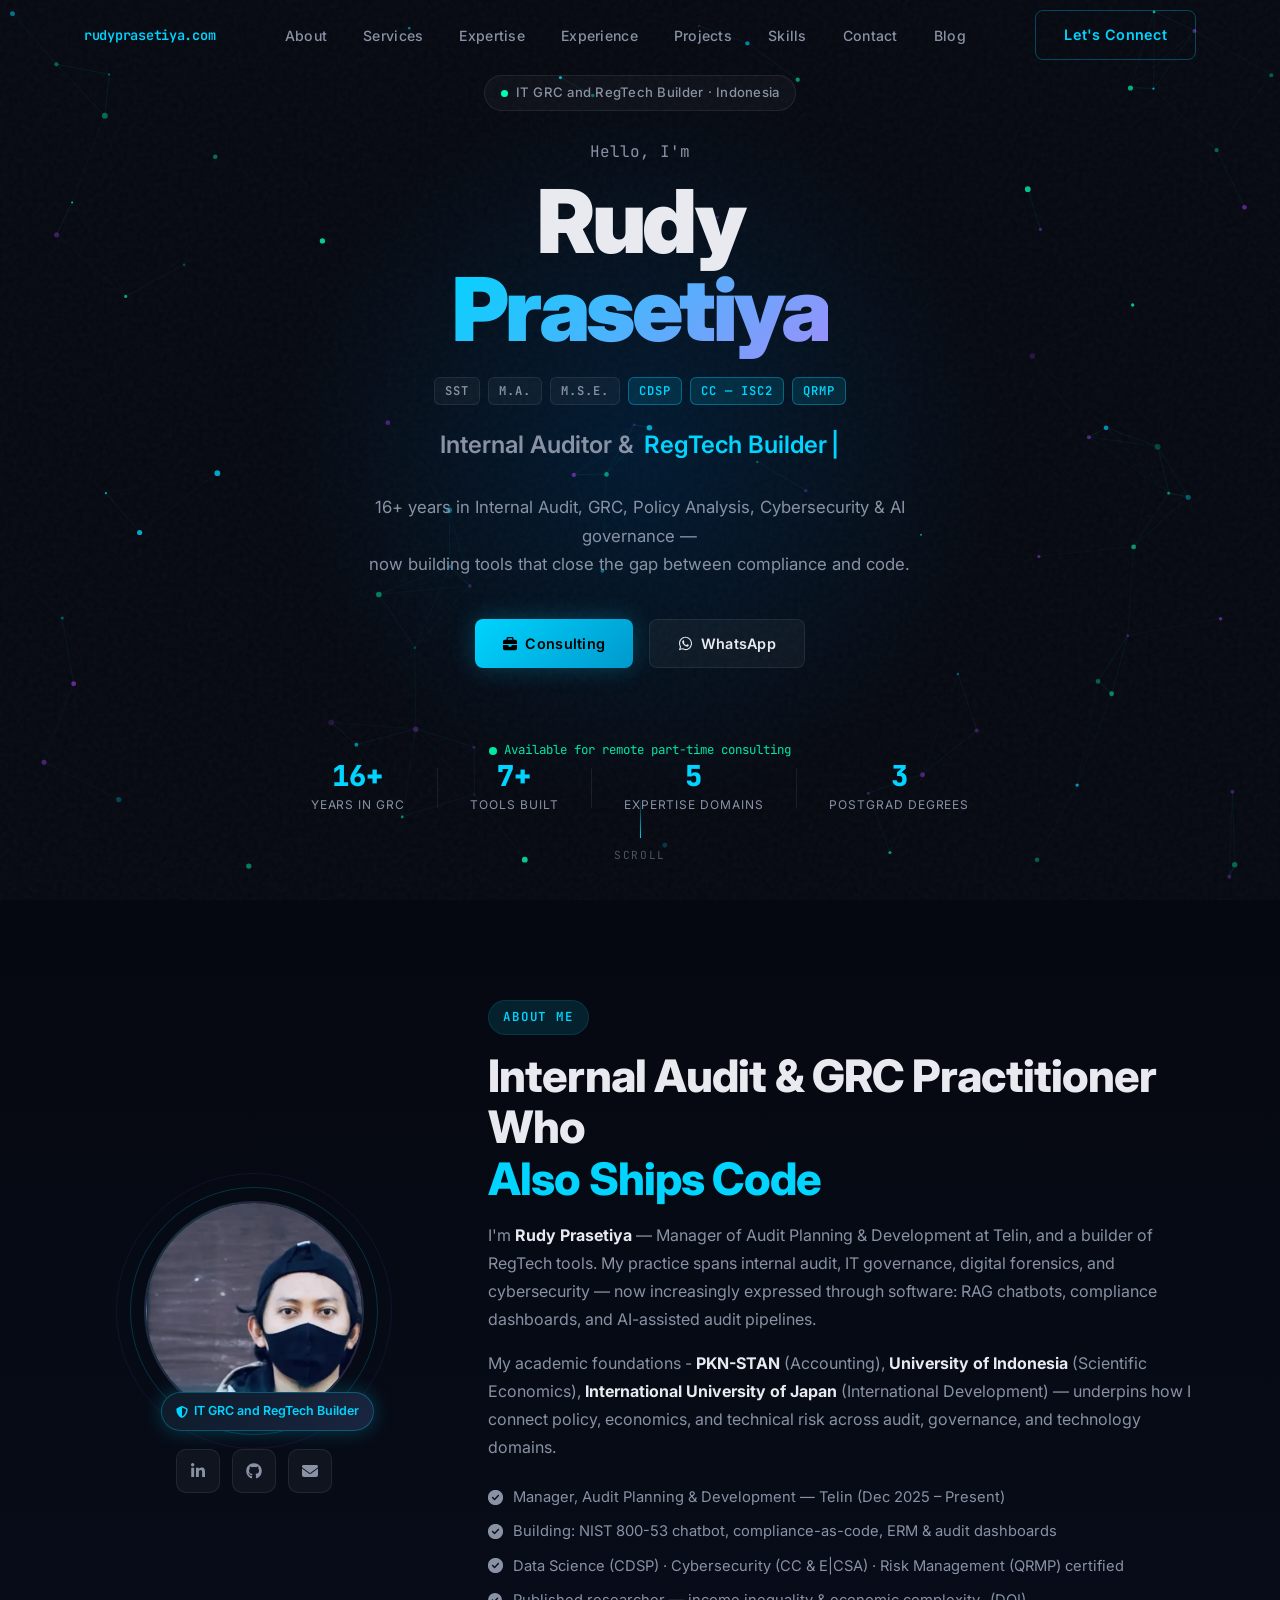
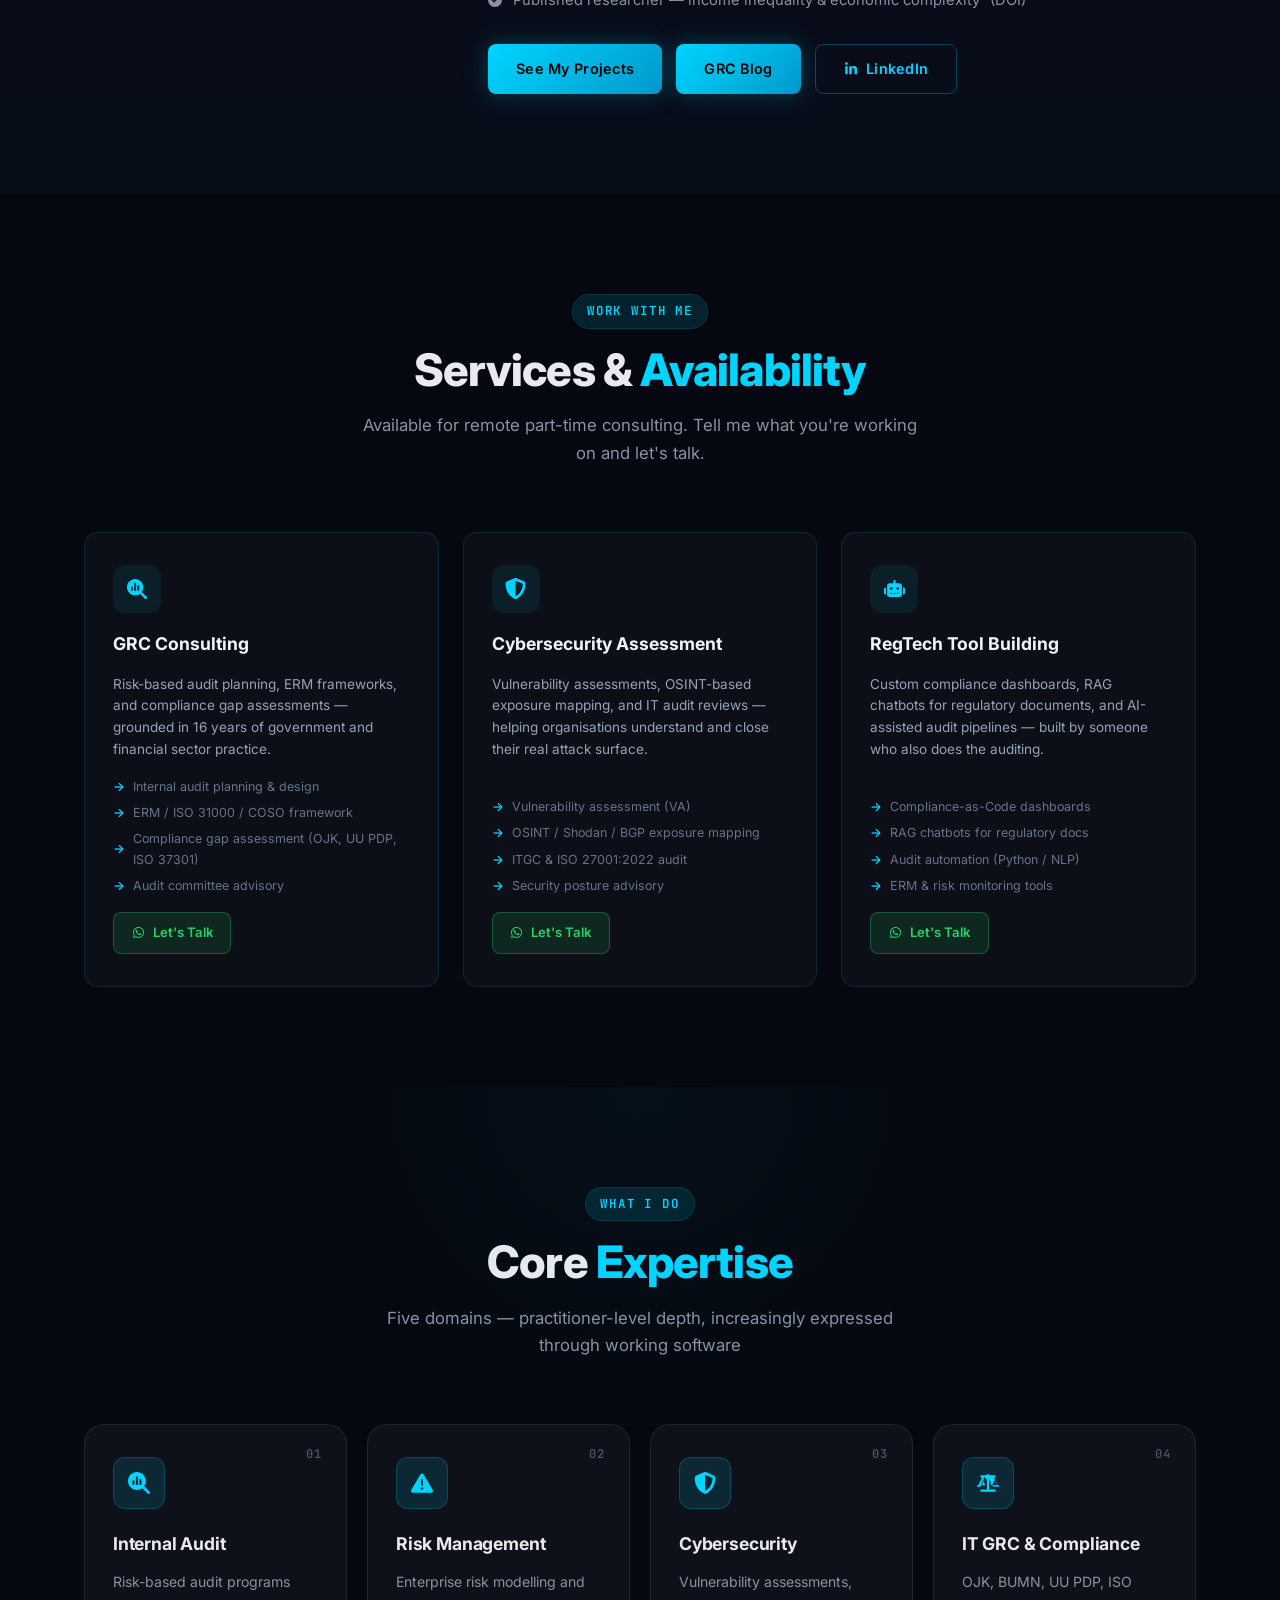
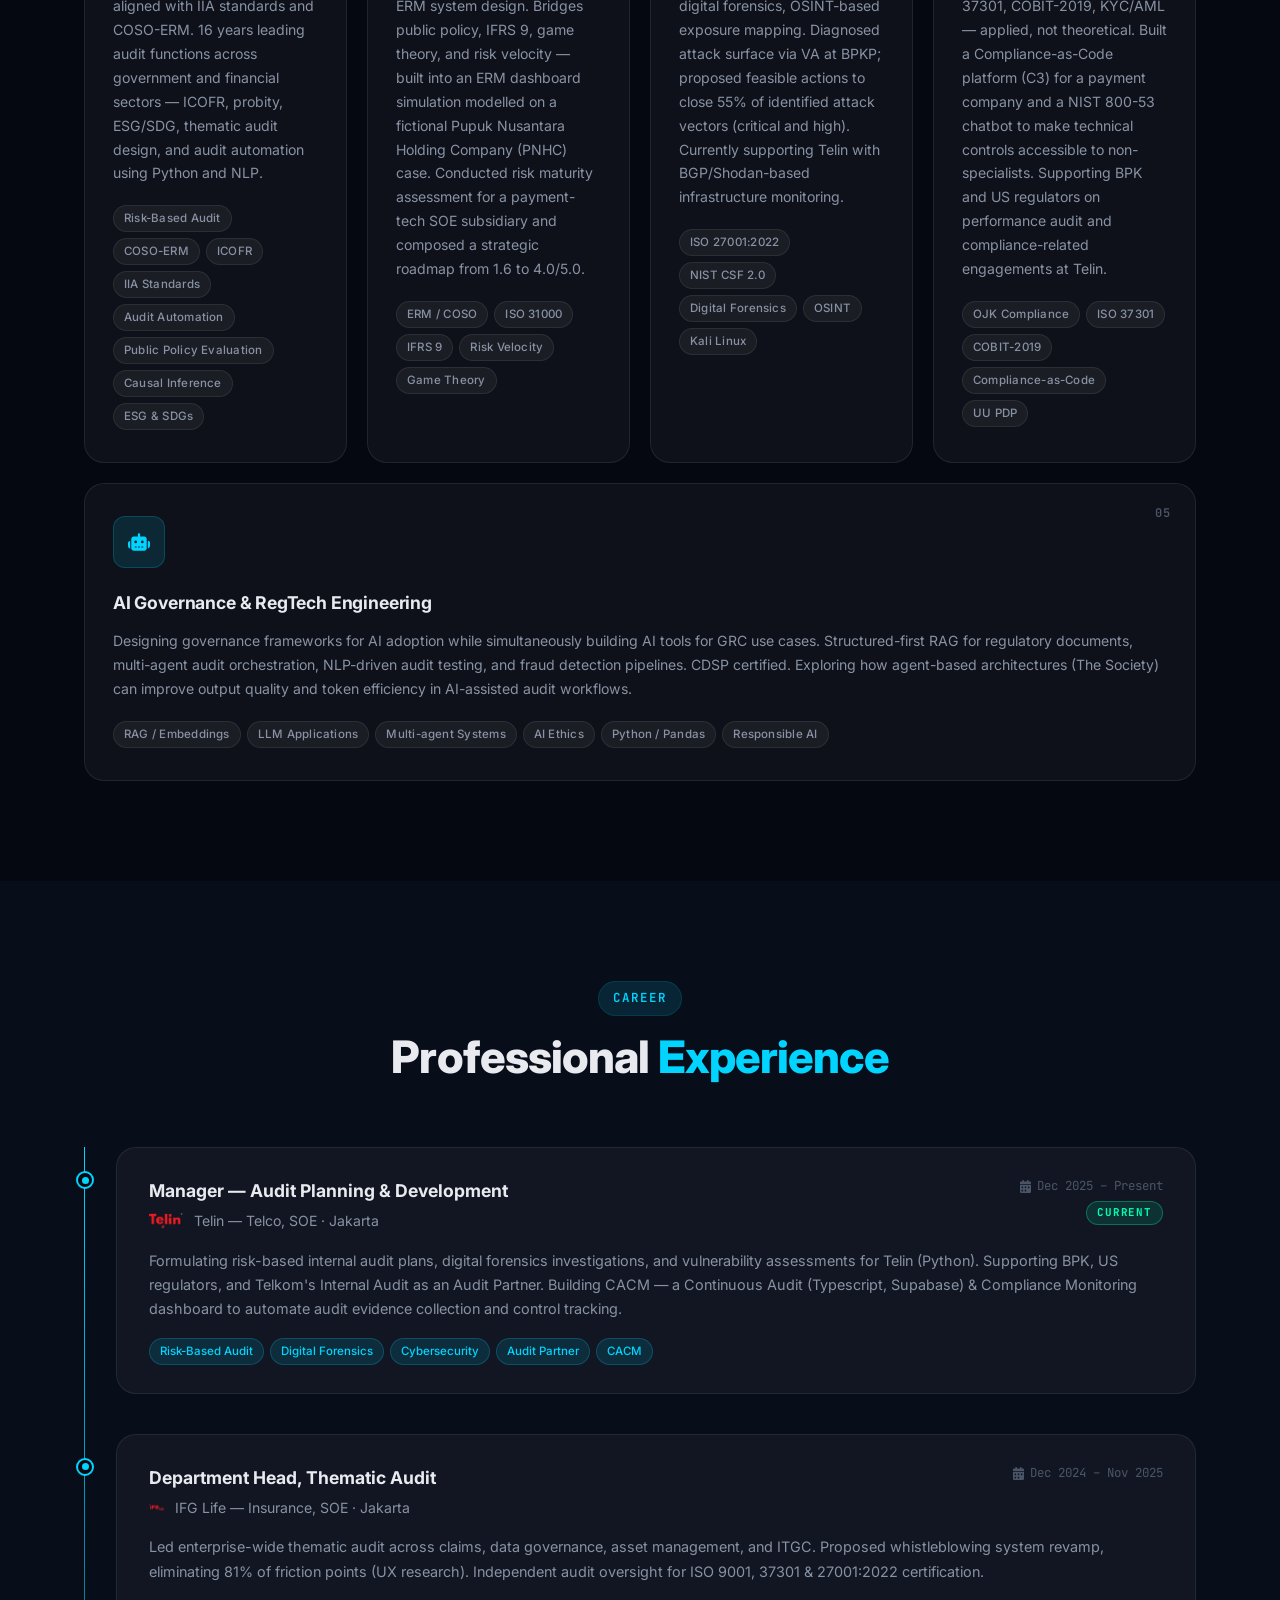
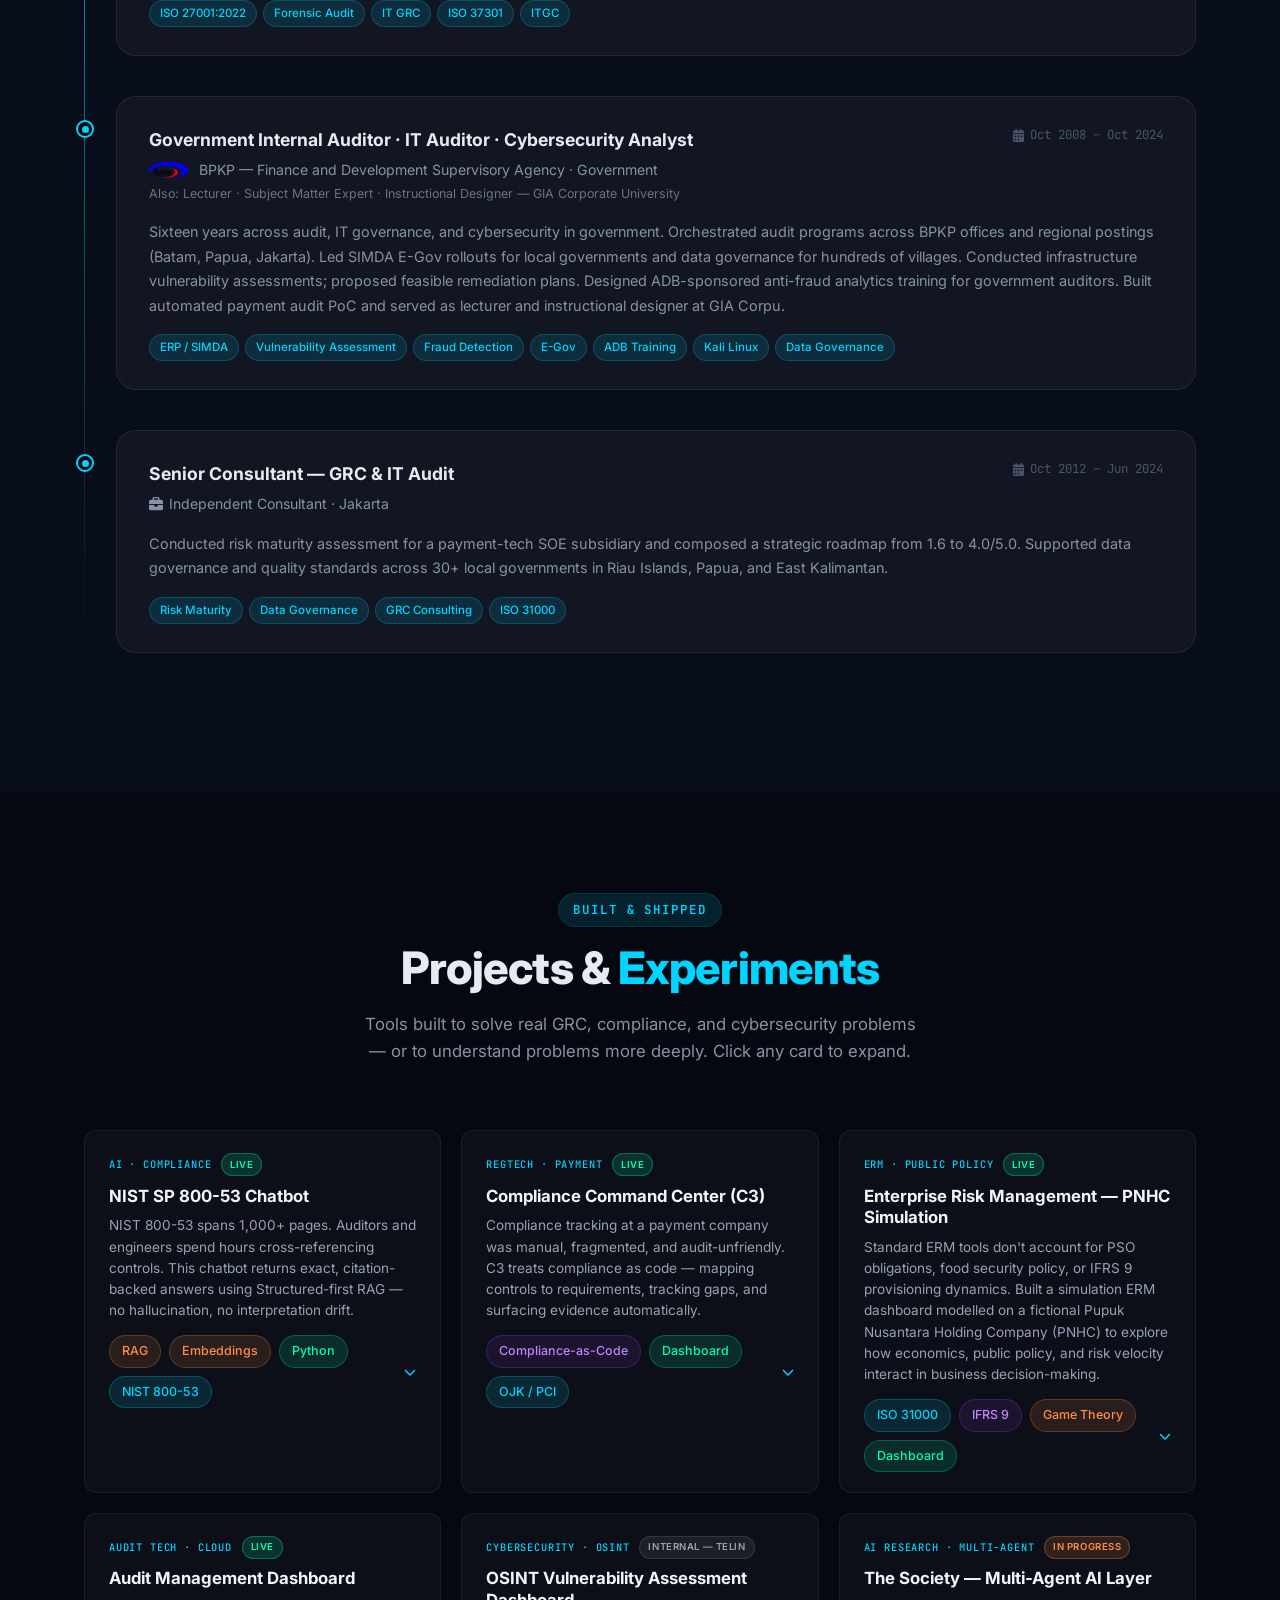
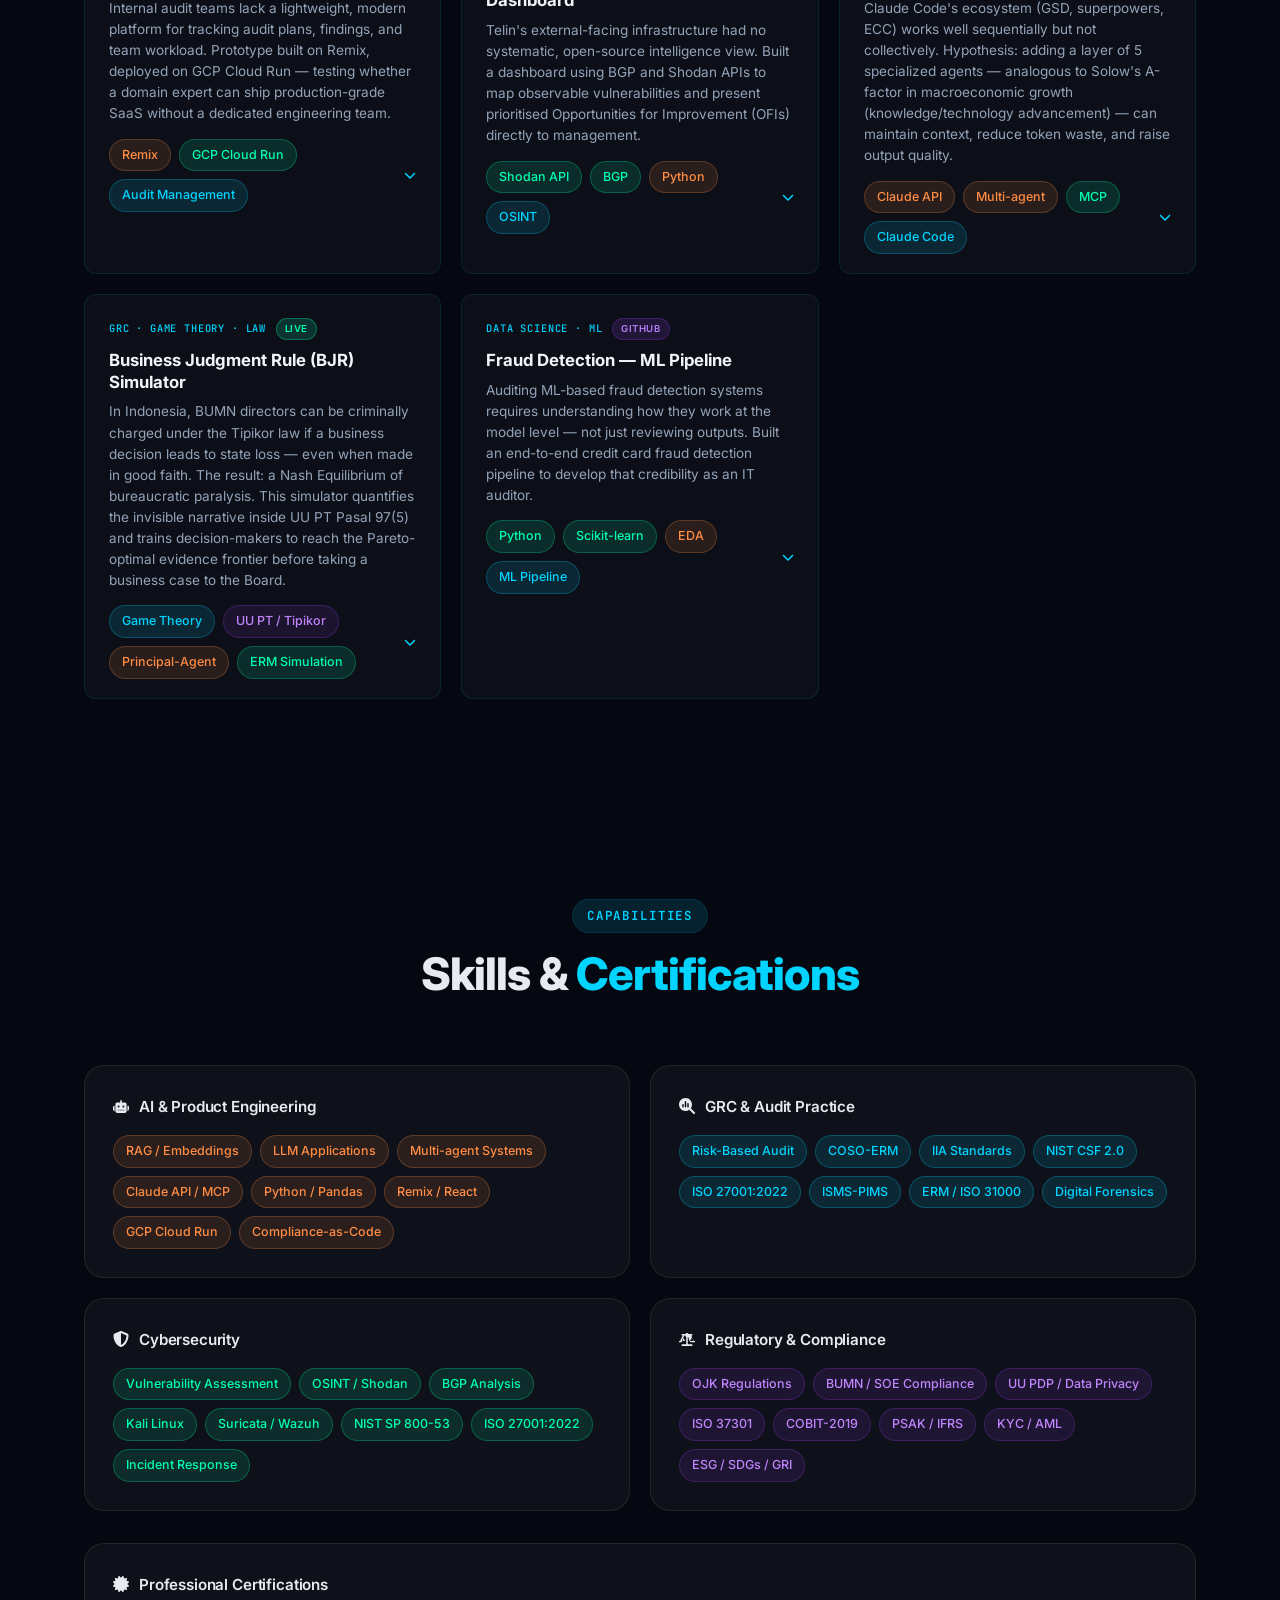
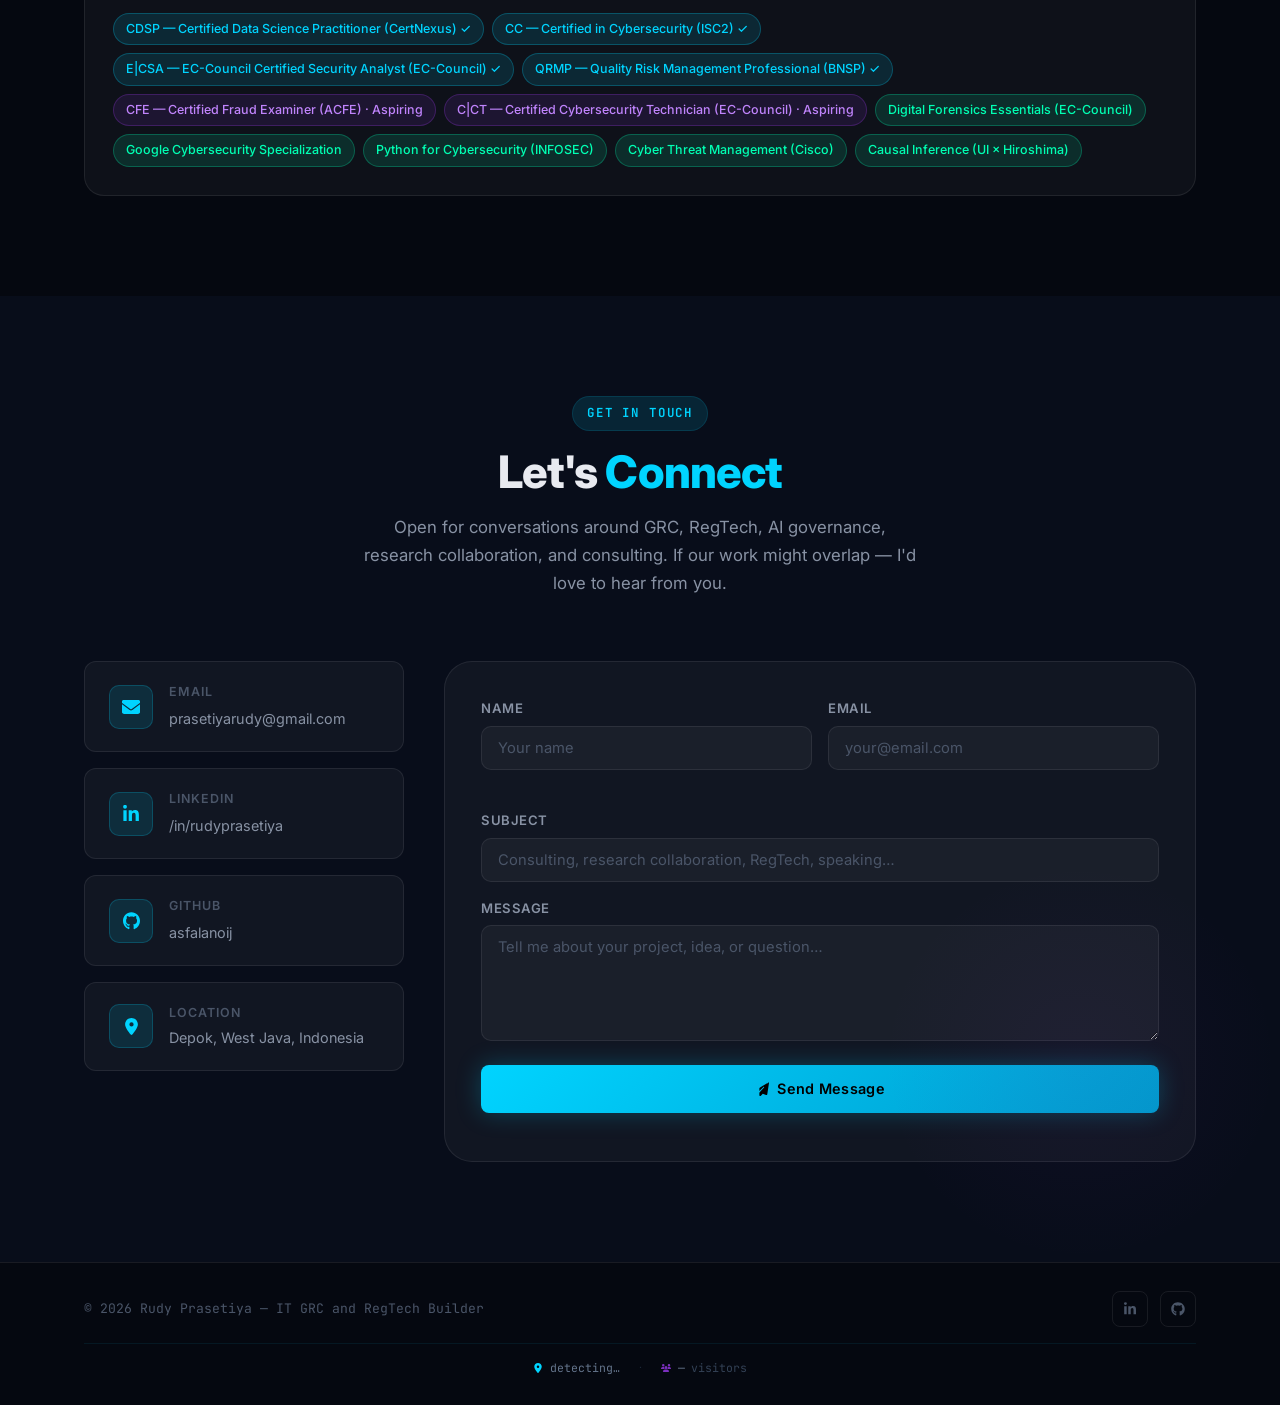
==== commit 1276db10: "fix: replace PIHC with PNHC simulation — clarify ERM project is fictional All references to Pupuk In" ====
--- a/index.html
+++ b/index.html
@@ -333,7 +333,7 @@
           <div class="exp-card__icon"><span class="fa-icon fa-icon-triangle-exclamation"></span></div>
           <h3 class="exp-card__title">Risk Management</h3>
           <p class="exp-card__desc">Enterprise risk modelling and ERM system design. Bridges public policy, IFRS 9, game
-            theory, and risk velocity — built into an ERM dashboard simulation for Pupuk Indonesia Holding Company.
+            theory, and risk velocity — built into an ERM dashboard simulation modelled on a fictional Pupuk Nusantara Holding Company (PNHC) case.
             Conducted risk maturity assessment for a payment-tech SOE subsidiary and composed a strategic roadmap from
             1.6 to 4.0/5.0.</p>
           <ul class="exp-card__tags">
@@ -611,9 +611,9 @@
               <span class="proj-card__domain">ERM &middot; Public Policy</span>
               <span class="proj-badge proj-badge--live">Live</span>
             </div>
-            <h3 class="proj-card__title">Enterprise Risk Management — PIHC</h3>
+            <h3 class="proj-card__title">Enterprise Risk Management — PNHC Simulation</h3>
             <p class="proj-card__why">Standard ERM tools don't account for PSO obligations, food security policy, or
-              IFRS 9 provisioning dynamics. Built a simulation ERM dashboard for Pupuk Indonesia Holding Company (PIHC)
+              IFRS 9 provisioning dynamics. Built a simulation ERM dashboard modelled on a fictional Pupuk Nusantara Holding Company (PNHC)
               to explore how economics, public policy, and risk velocity interact in business decision-making.</p>
             <div class="proj-card__toggle-row">
               <div class="skill-tags" style="margin:0;">
@@ -626,10 +626,7 @@
             </div>
           </div>
           <div class="proj-card__body">
-            <p class="proj-card__detail">Pupuk Indonesia Holding Company (PIHC) operates under Public Service Obligation
-              — meaning risk cannot be assessed purely by commercial logic. This dashboard bridges econometrics (from UI
-              and IUJ training), food security policy, IFRS 9, and ERM risk velocity concepts. Game-theoretic framing is
-              used to model strategic risk interactions between subsidiaries and regulators.</p>
+            <p class="proj-card__detail">This is a simulation case using a fictional entity — Pupuk Nusantara Holding Company (PNHC) — designed to explore how a fertiliser holding company under Public Service Obligation (PSO) would approach ERM. Risk cannot be assessed purely by commercial logic in such contexts. The dashboard bridges econometrics, food security policy, IFRS 9, and ERM risk velocity concepts. Game-theoretic framing models strategic risk interactions between subsidiaries and regulators.</p>
             <div class="proj-card__links">
               <a href="https://erm.rudyprasetiya.com/" target="_blank" rel="noopener" class="btn btn-outline btn-sm"><span class="fa-icon fa-icon-external-link-alt"></span> Live Demo</a>
             </div>
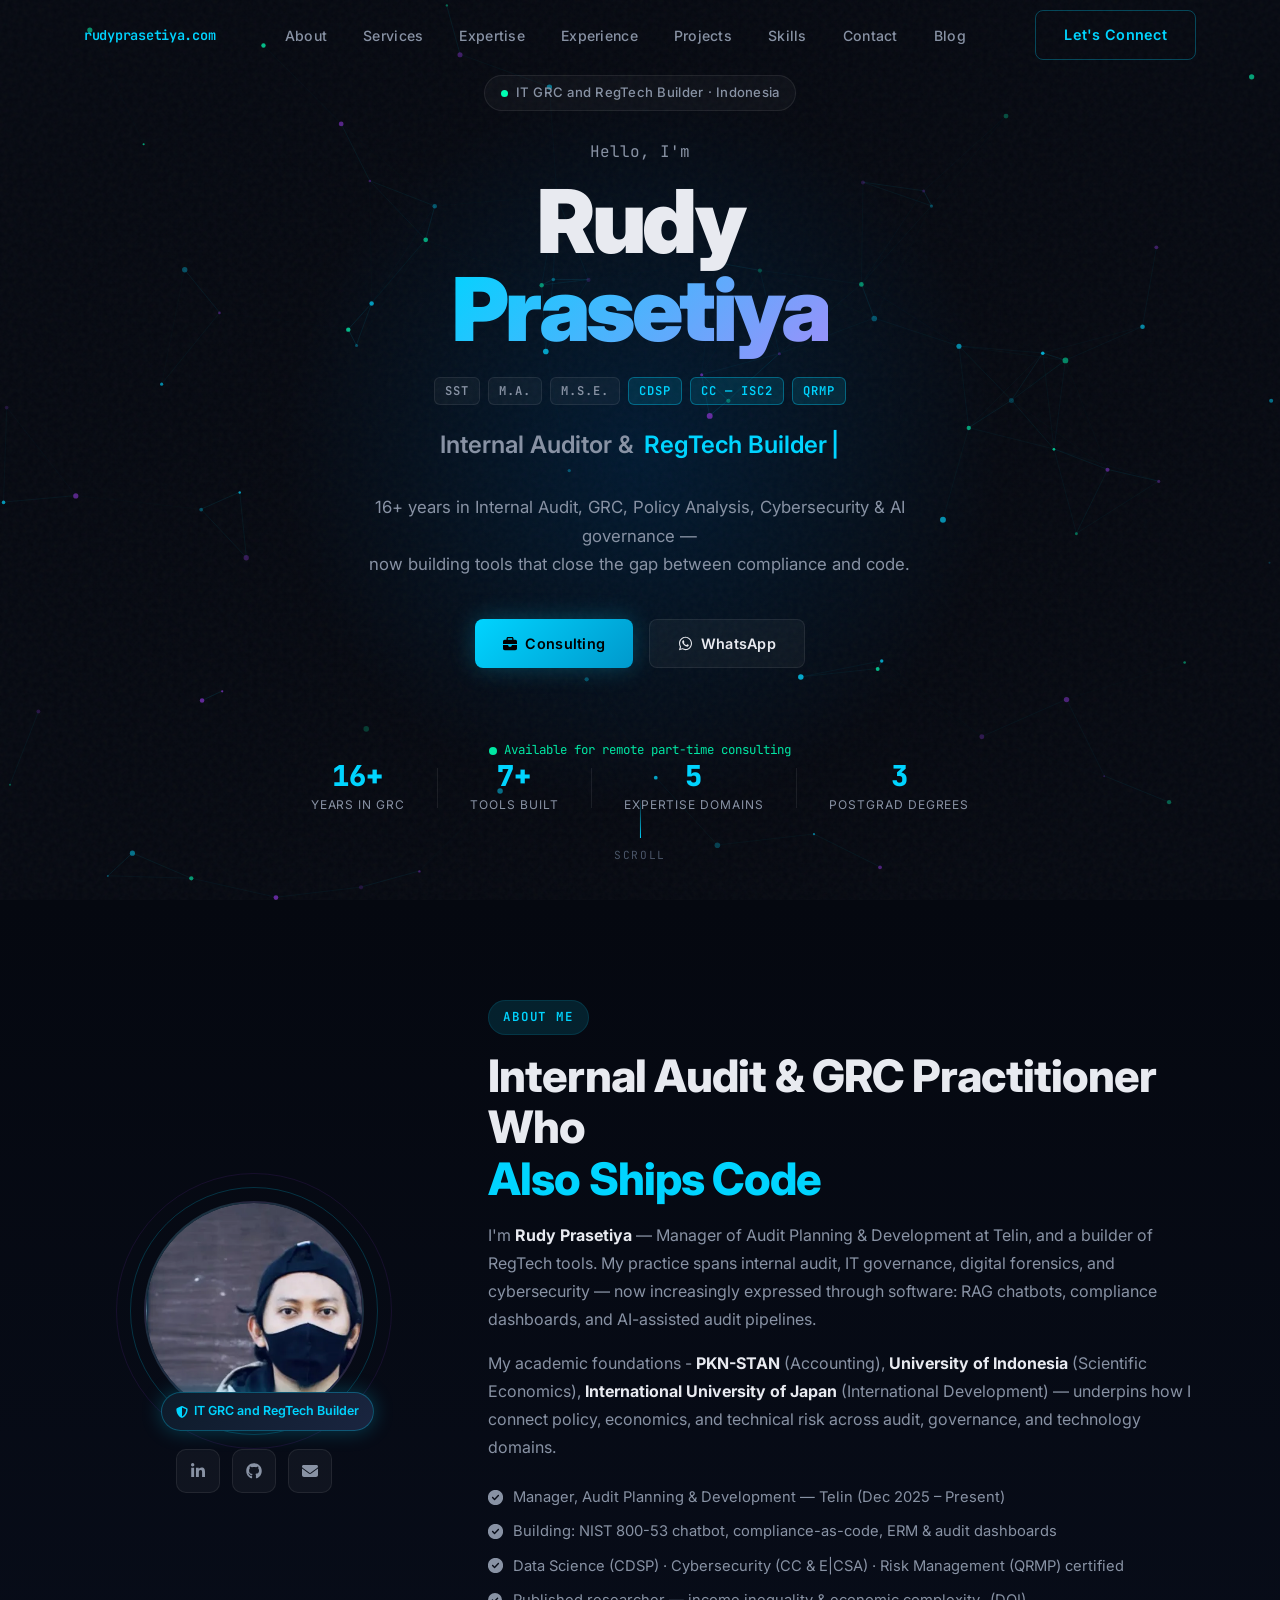
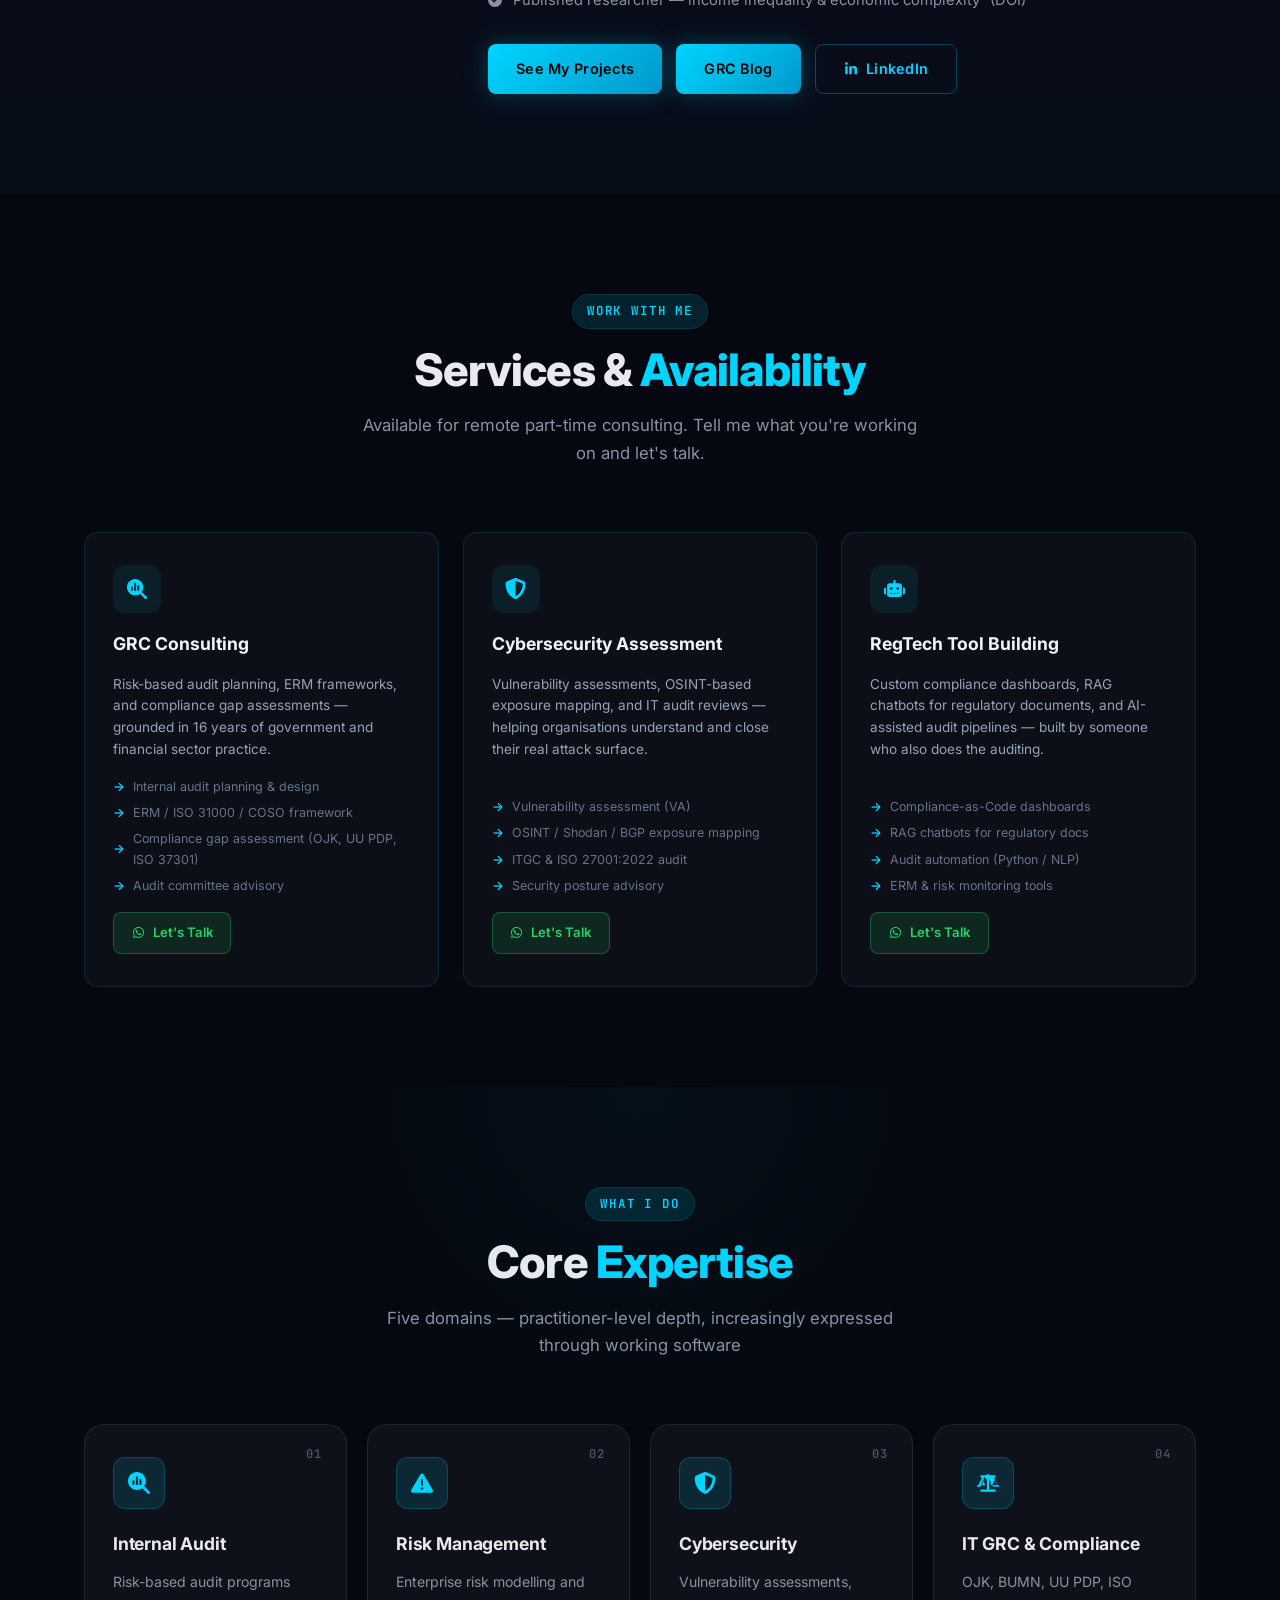
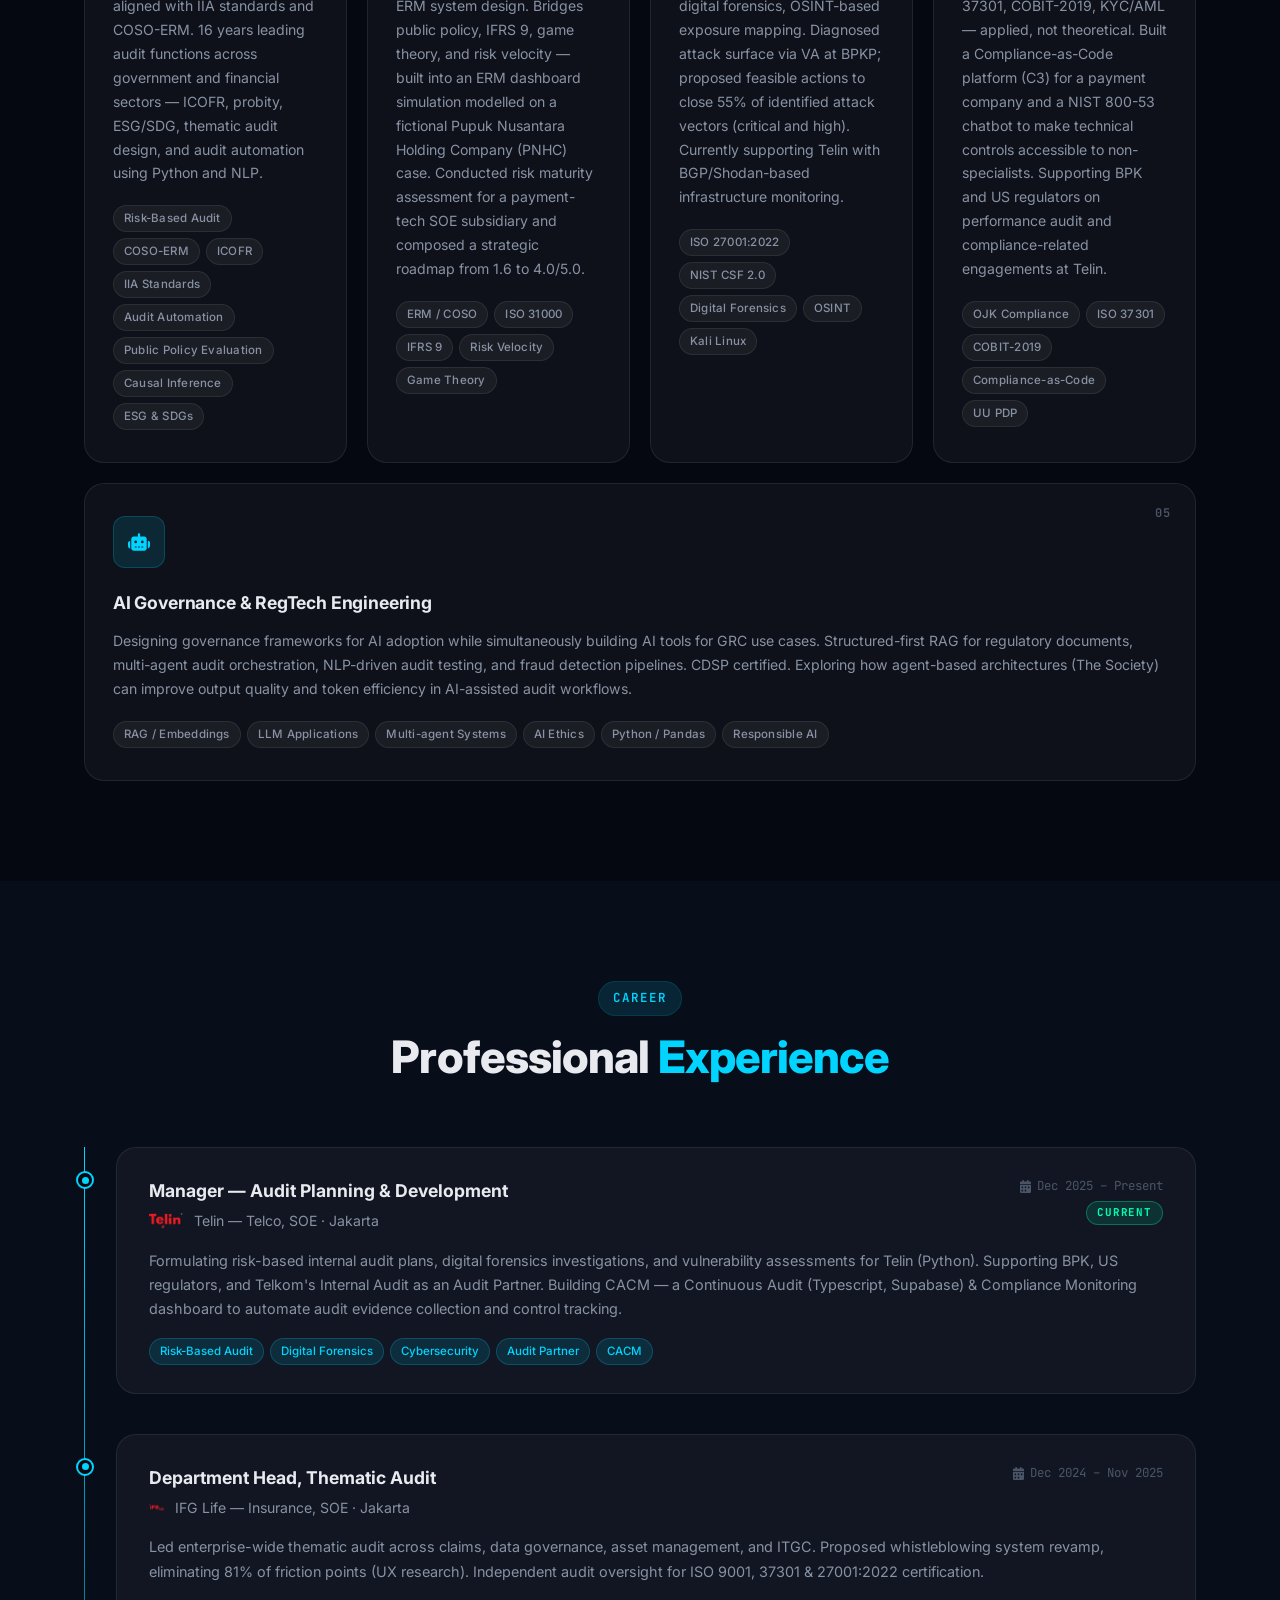
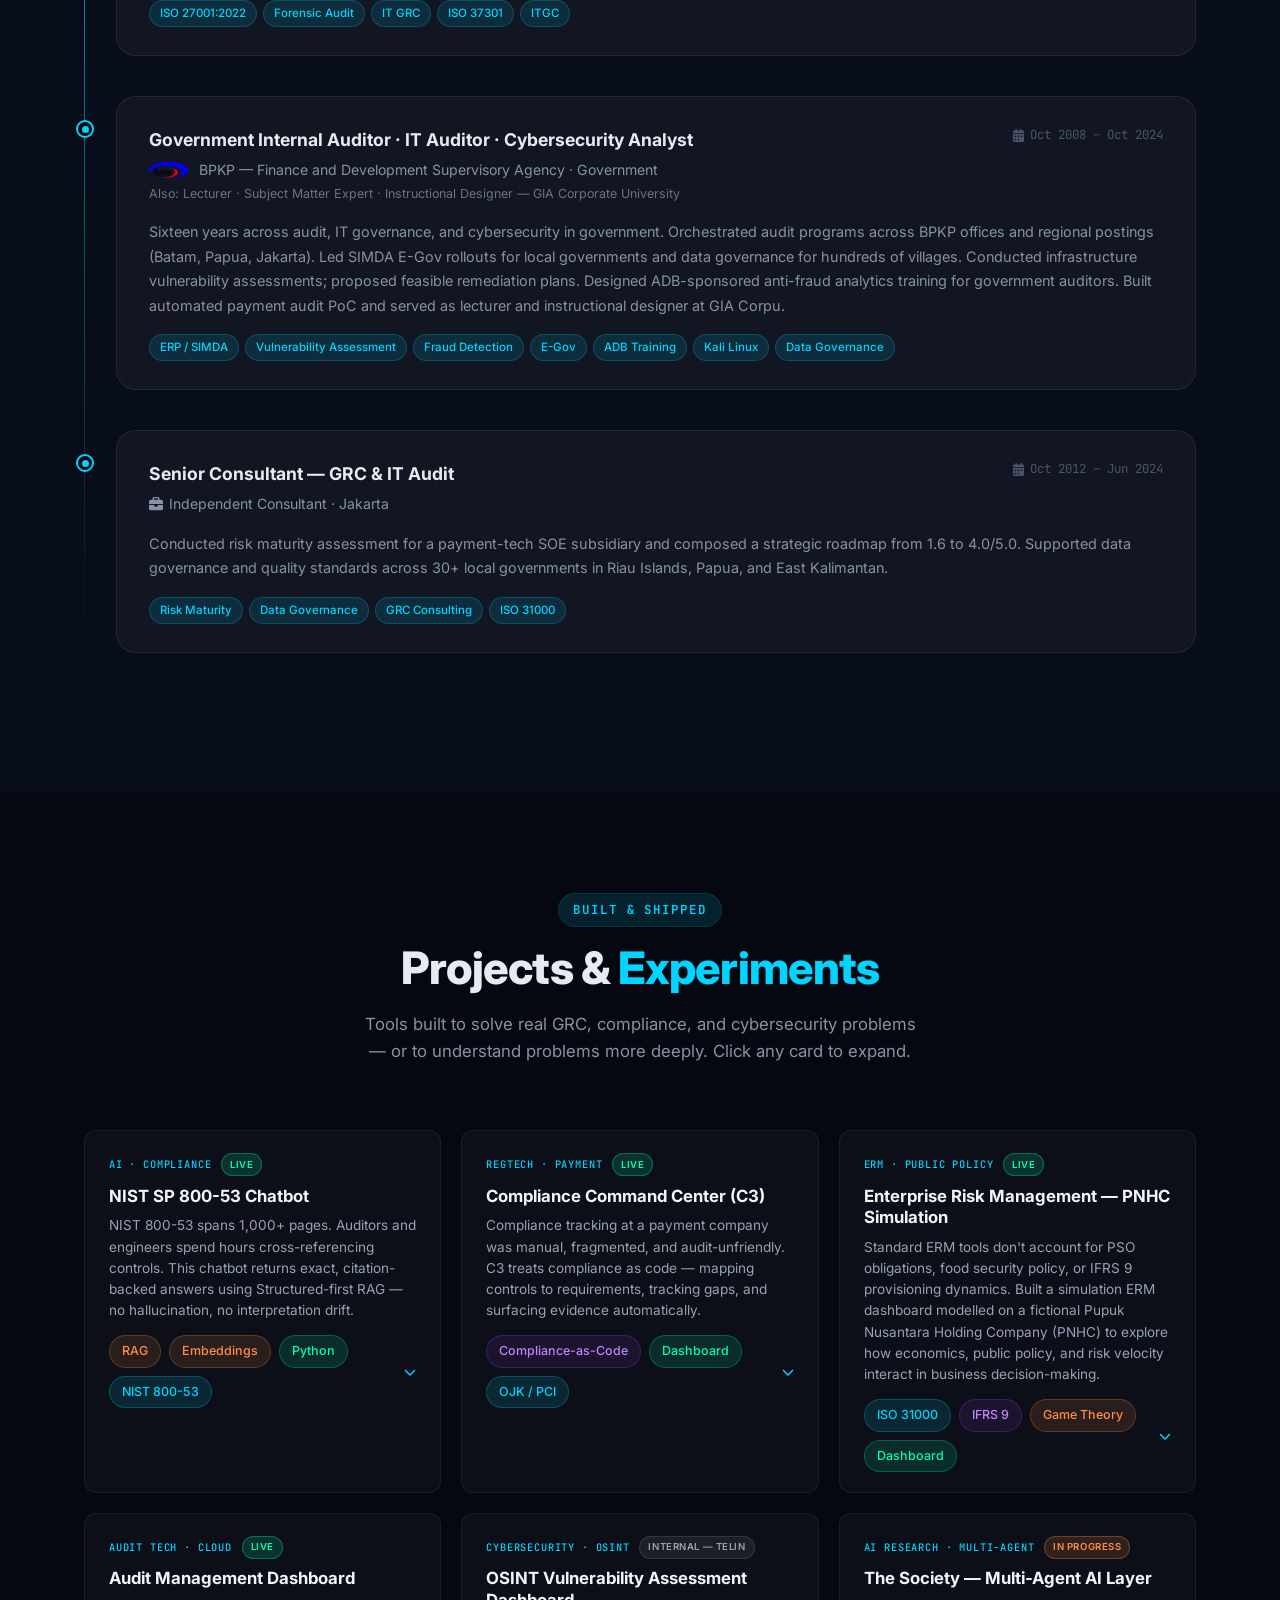
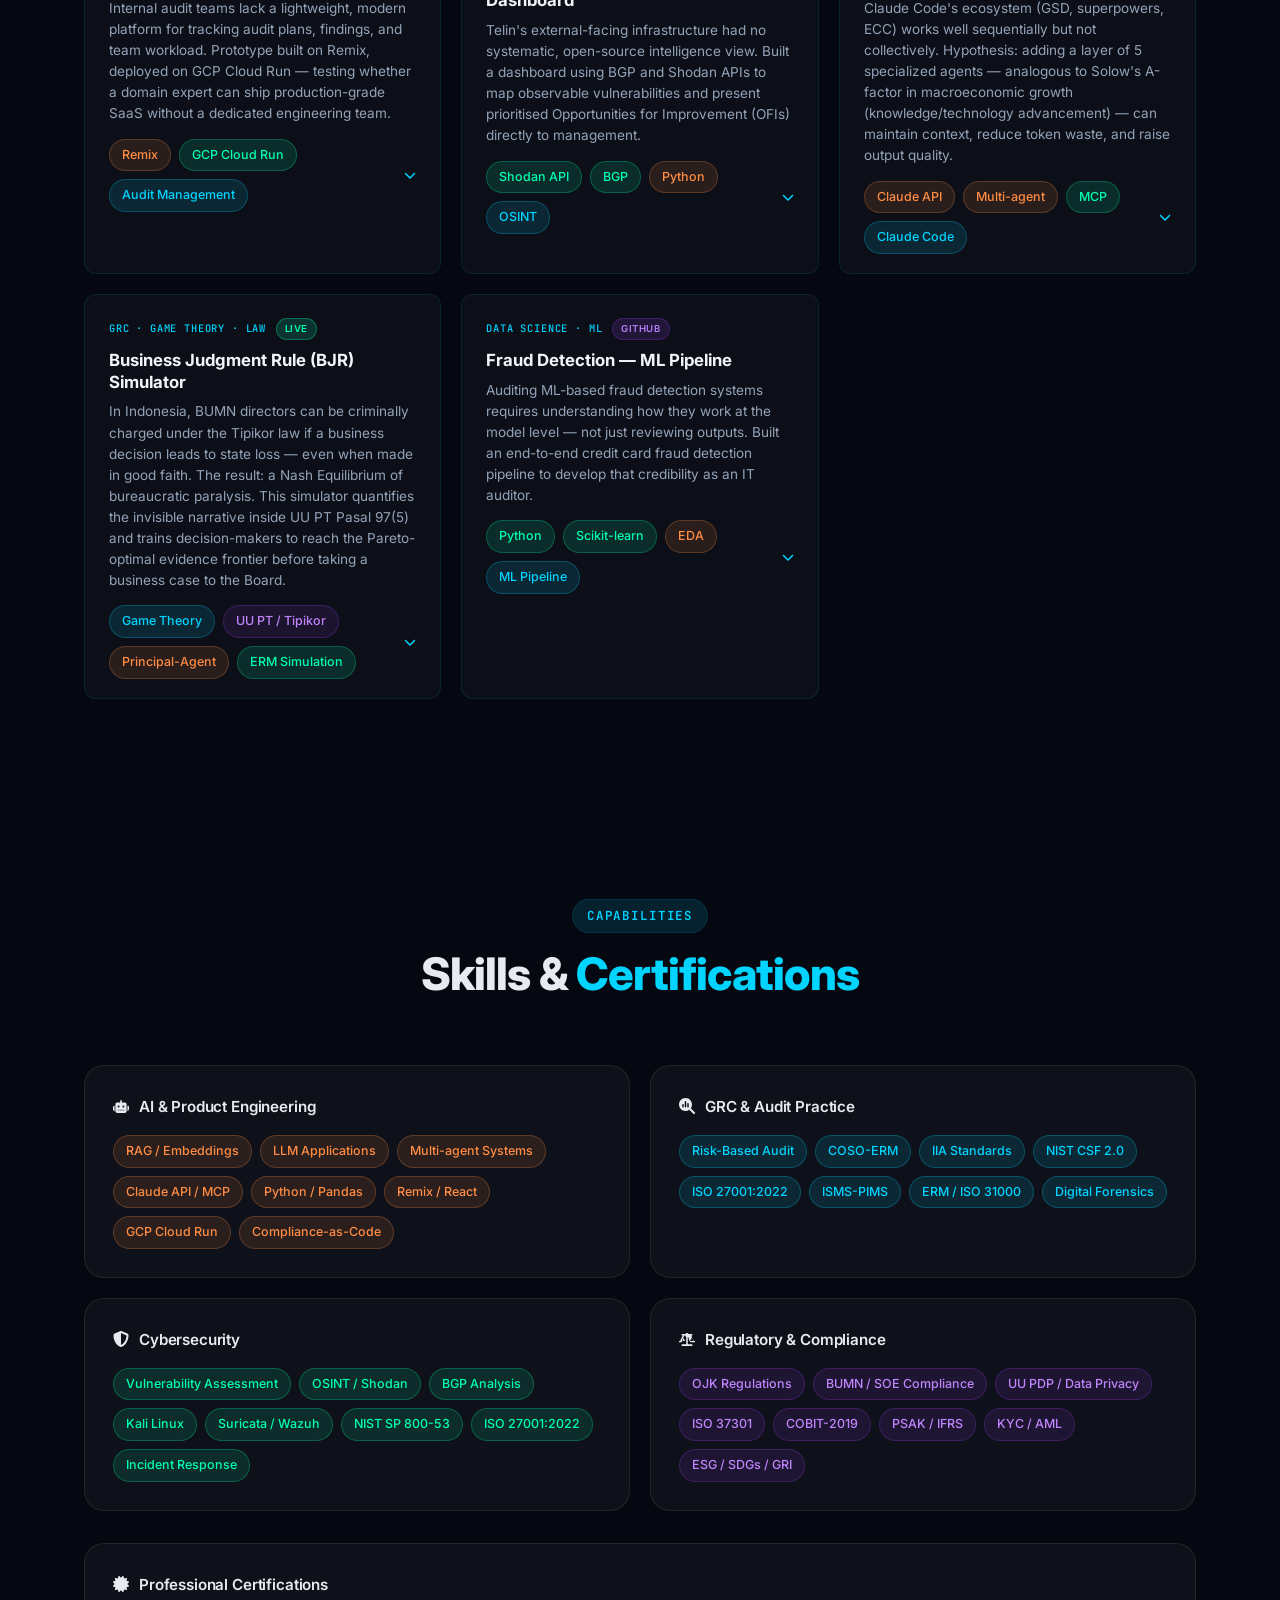
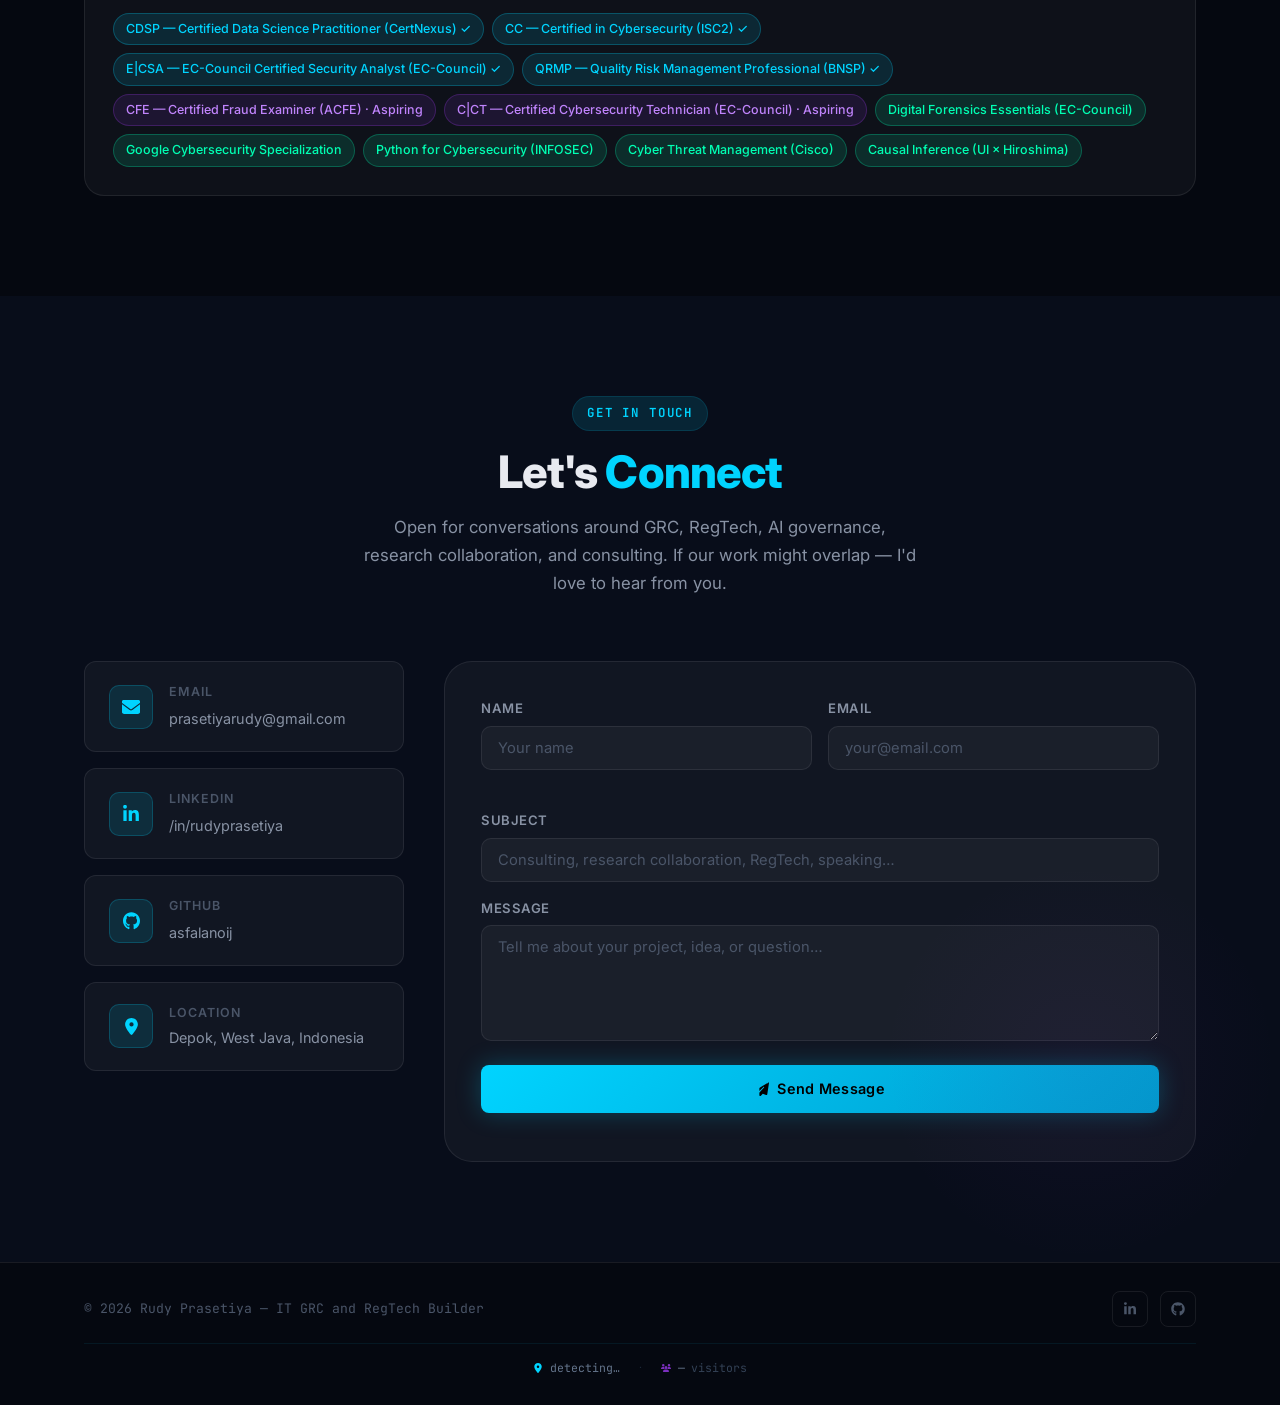
==== commit 31309f33: "feat: add PNHC RCM simulation as downloadable PDF with portfolio button - Generated 16-risk Risk-Con" ====
--- a/index.html
+++ b/index.html
@@ -629,6 +629,7 @@
             <p class="proj-card__detail">This is a simulation case using a fictional entity — Pupuk Nusantara Holding Company (PNHC) — designed to explore how a fertiliser holding company under Public Service Obligation (PSO) would approach ERM. Risk cannot be assessed purely by commercial logic in such contexts. The dashboard bridges econometrics, food security policy, IFRS 9, and ERM risk velocity concepts. Game-theoretic framing models strategic risk interactions between subsidiaries and regulators.</p>
             <div class="proj-card__links">
               <a href="https://erm.rudyprasetiya.com/" target="_blank" rel="noopener" class="btn btn-outline btn-sm"><span class="fa-icon fa-icon-external-link-alt"></span> Live Demo</a>
+              <a href="assets/rcm/pnhc_rcm_simulation.pdf" download="PNHC_RiskControlMatrix_Simulation.pdf" class="btn btn-outline btn-sm">↓ RCM (PDF)</a>
             </div>
           </div>
         </div>
